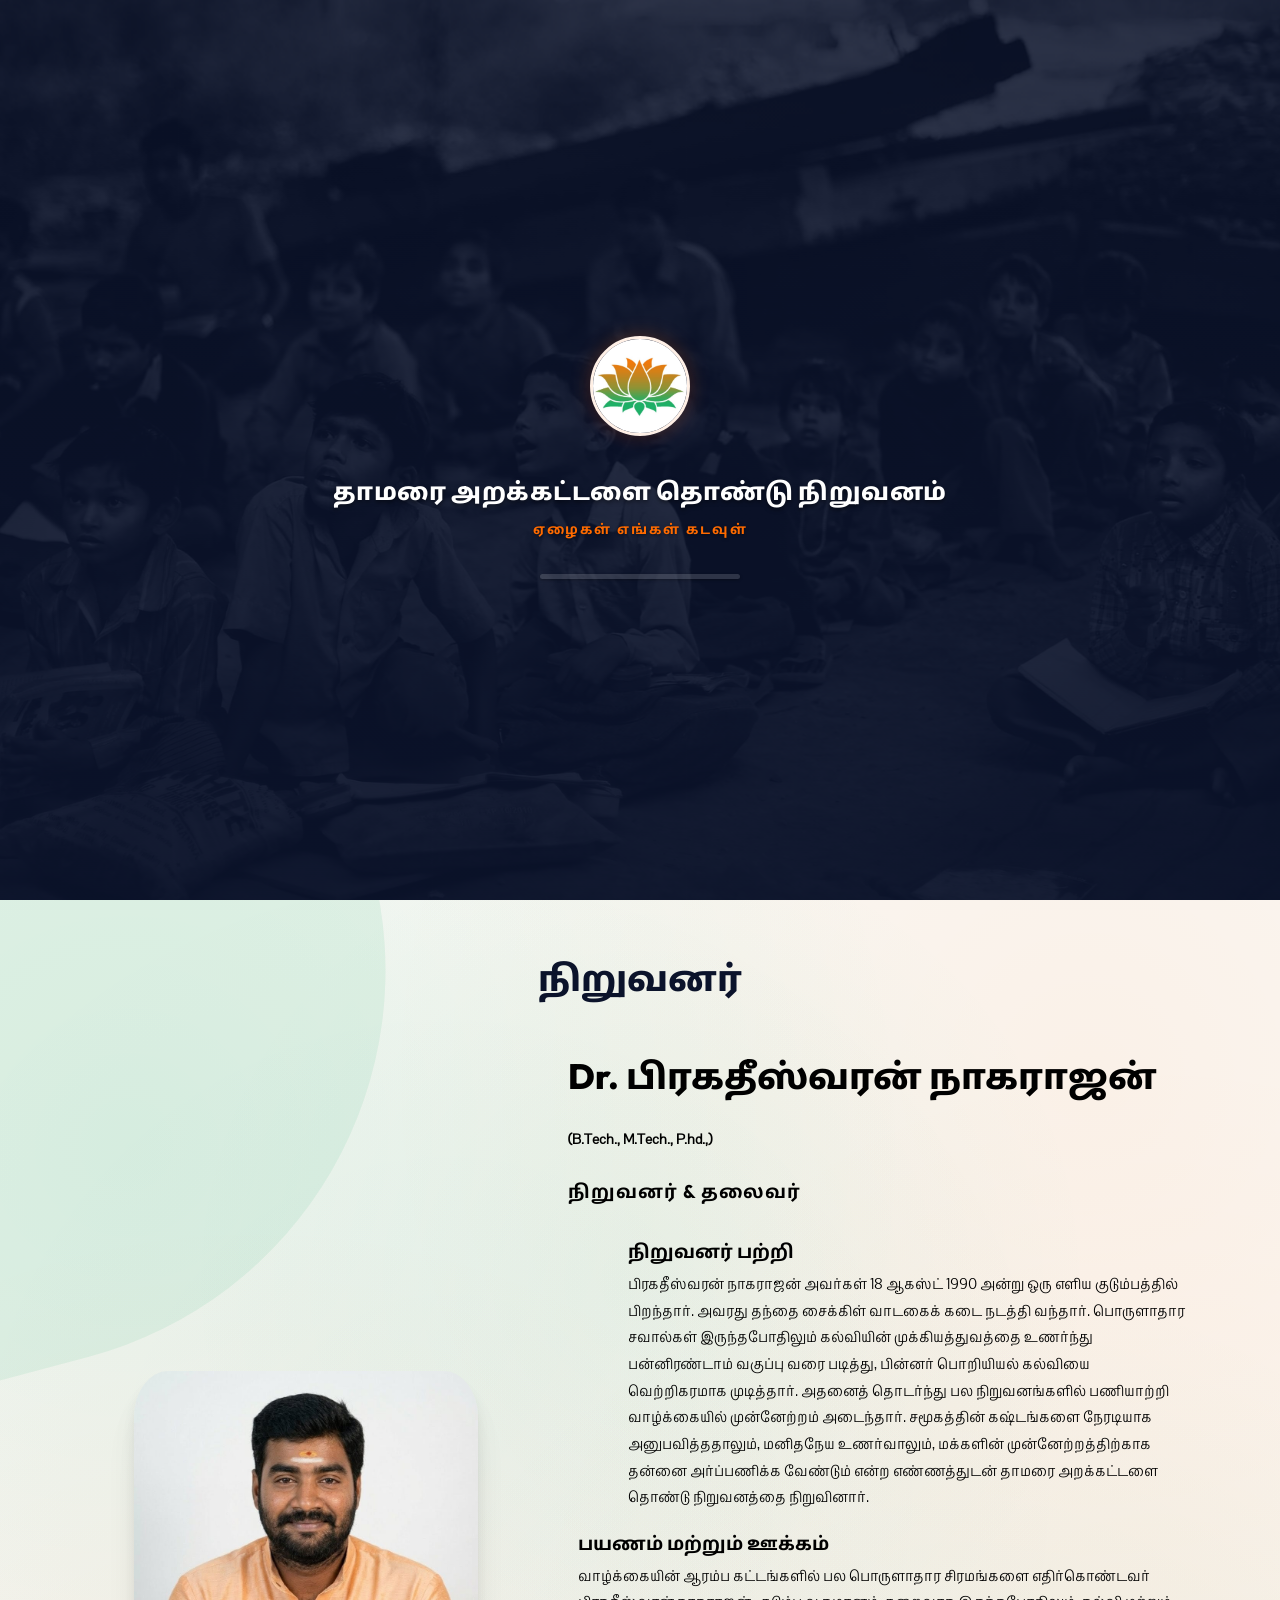
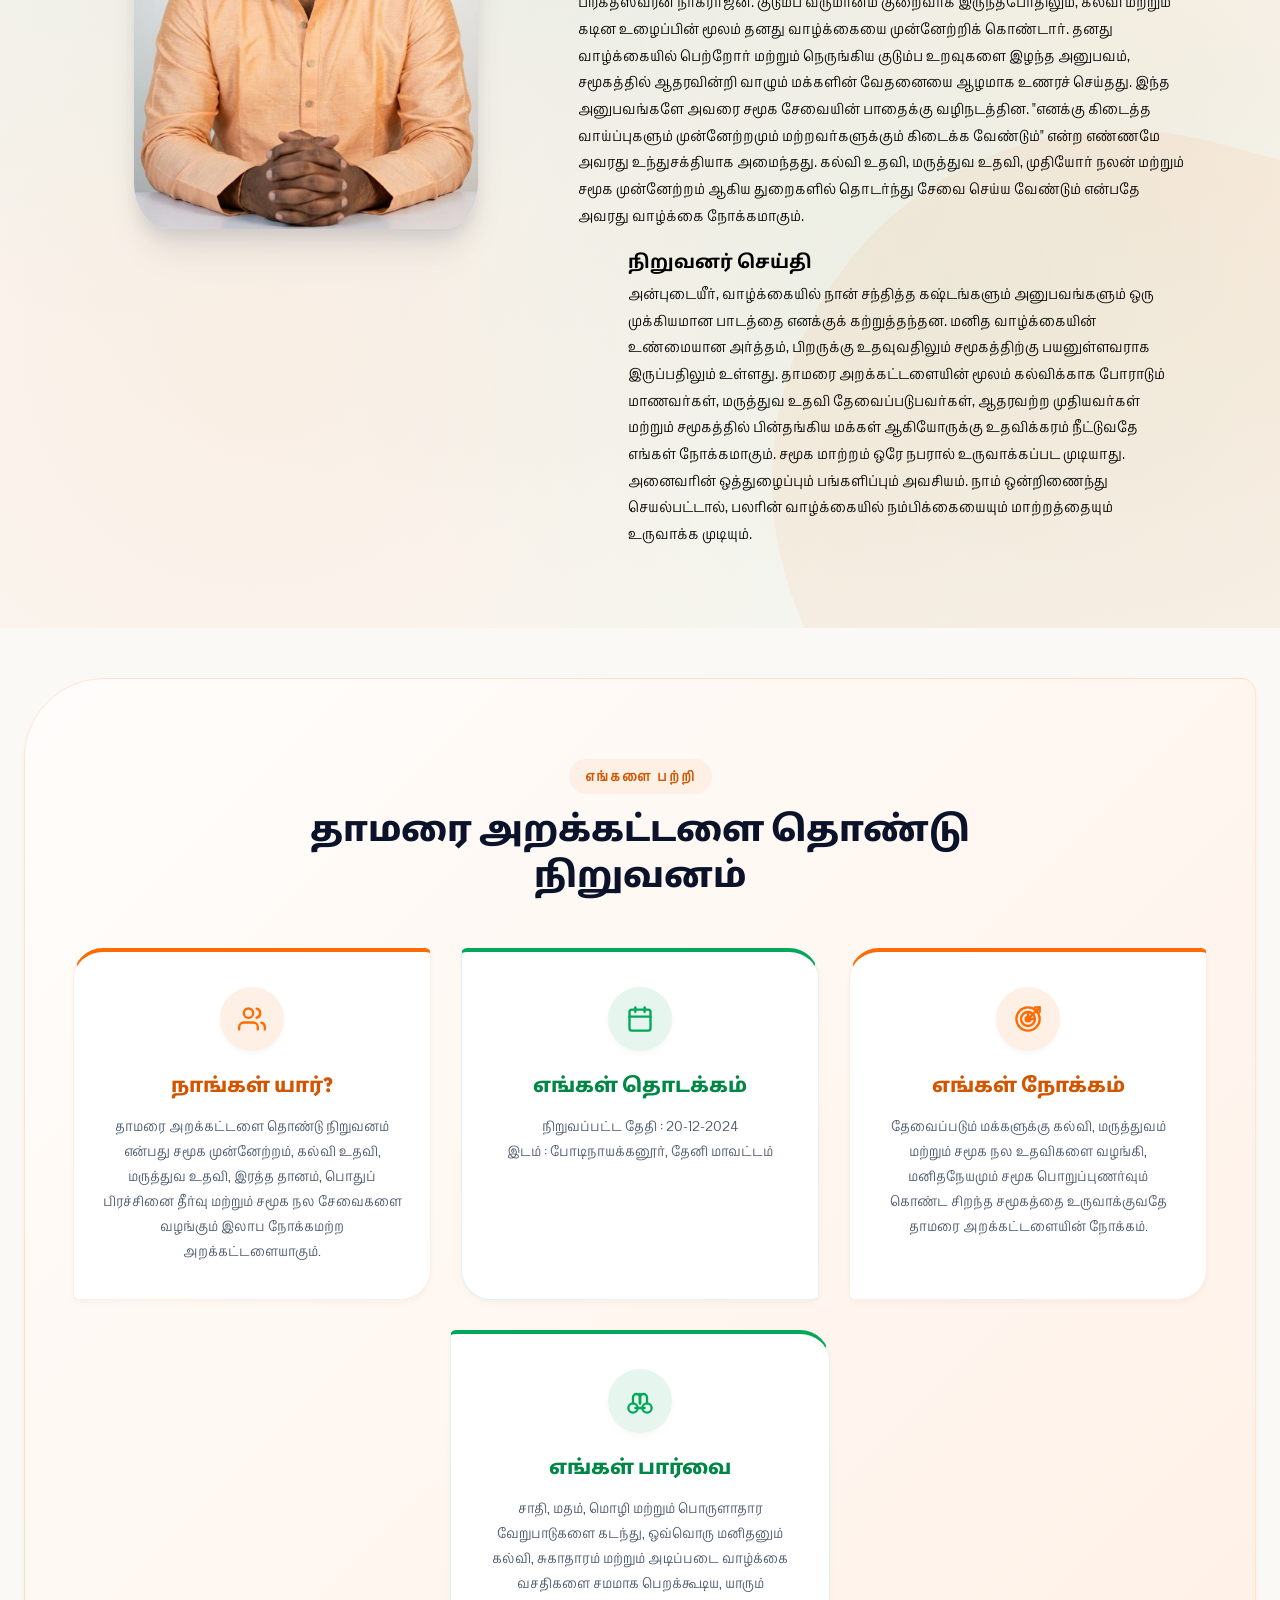
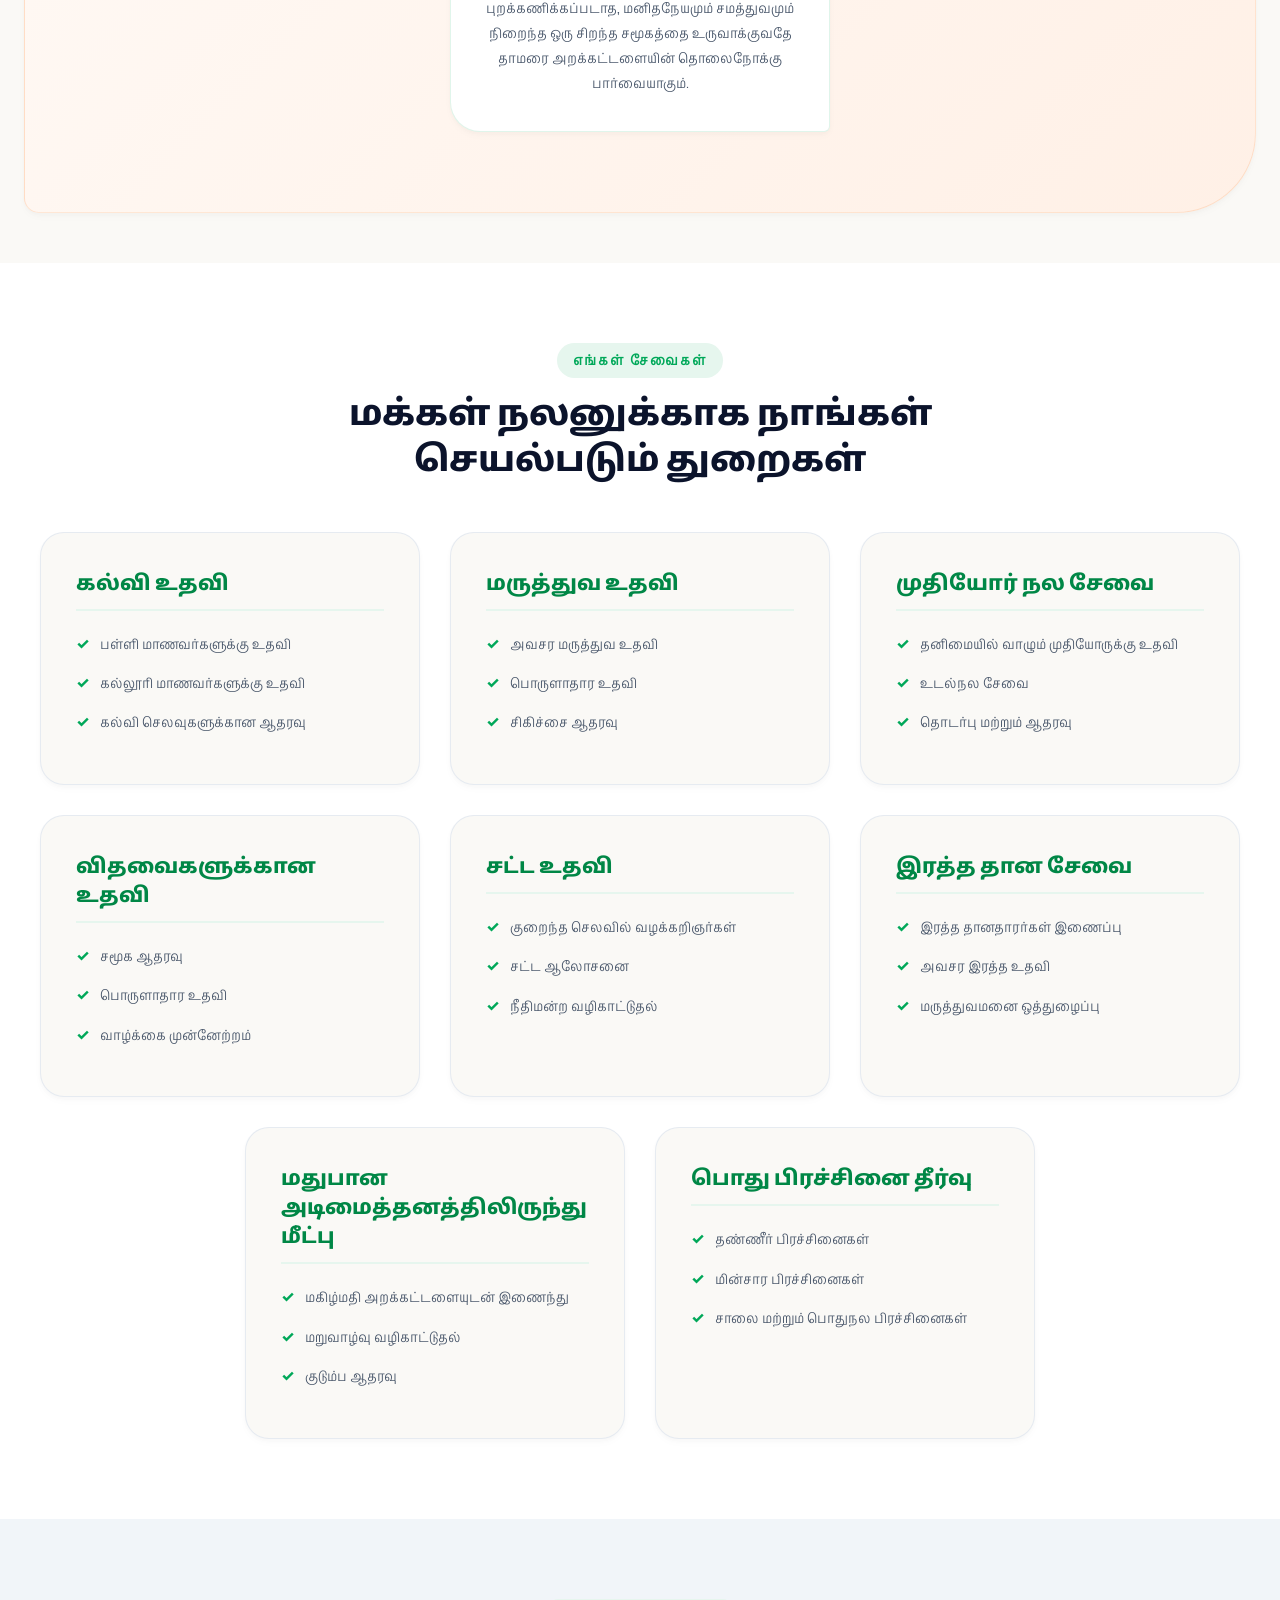
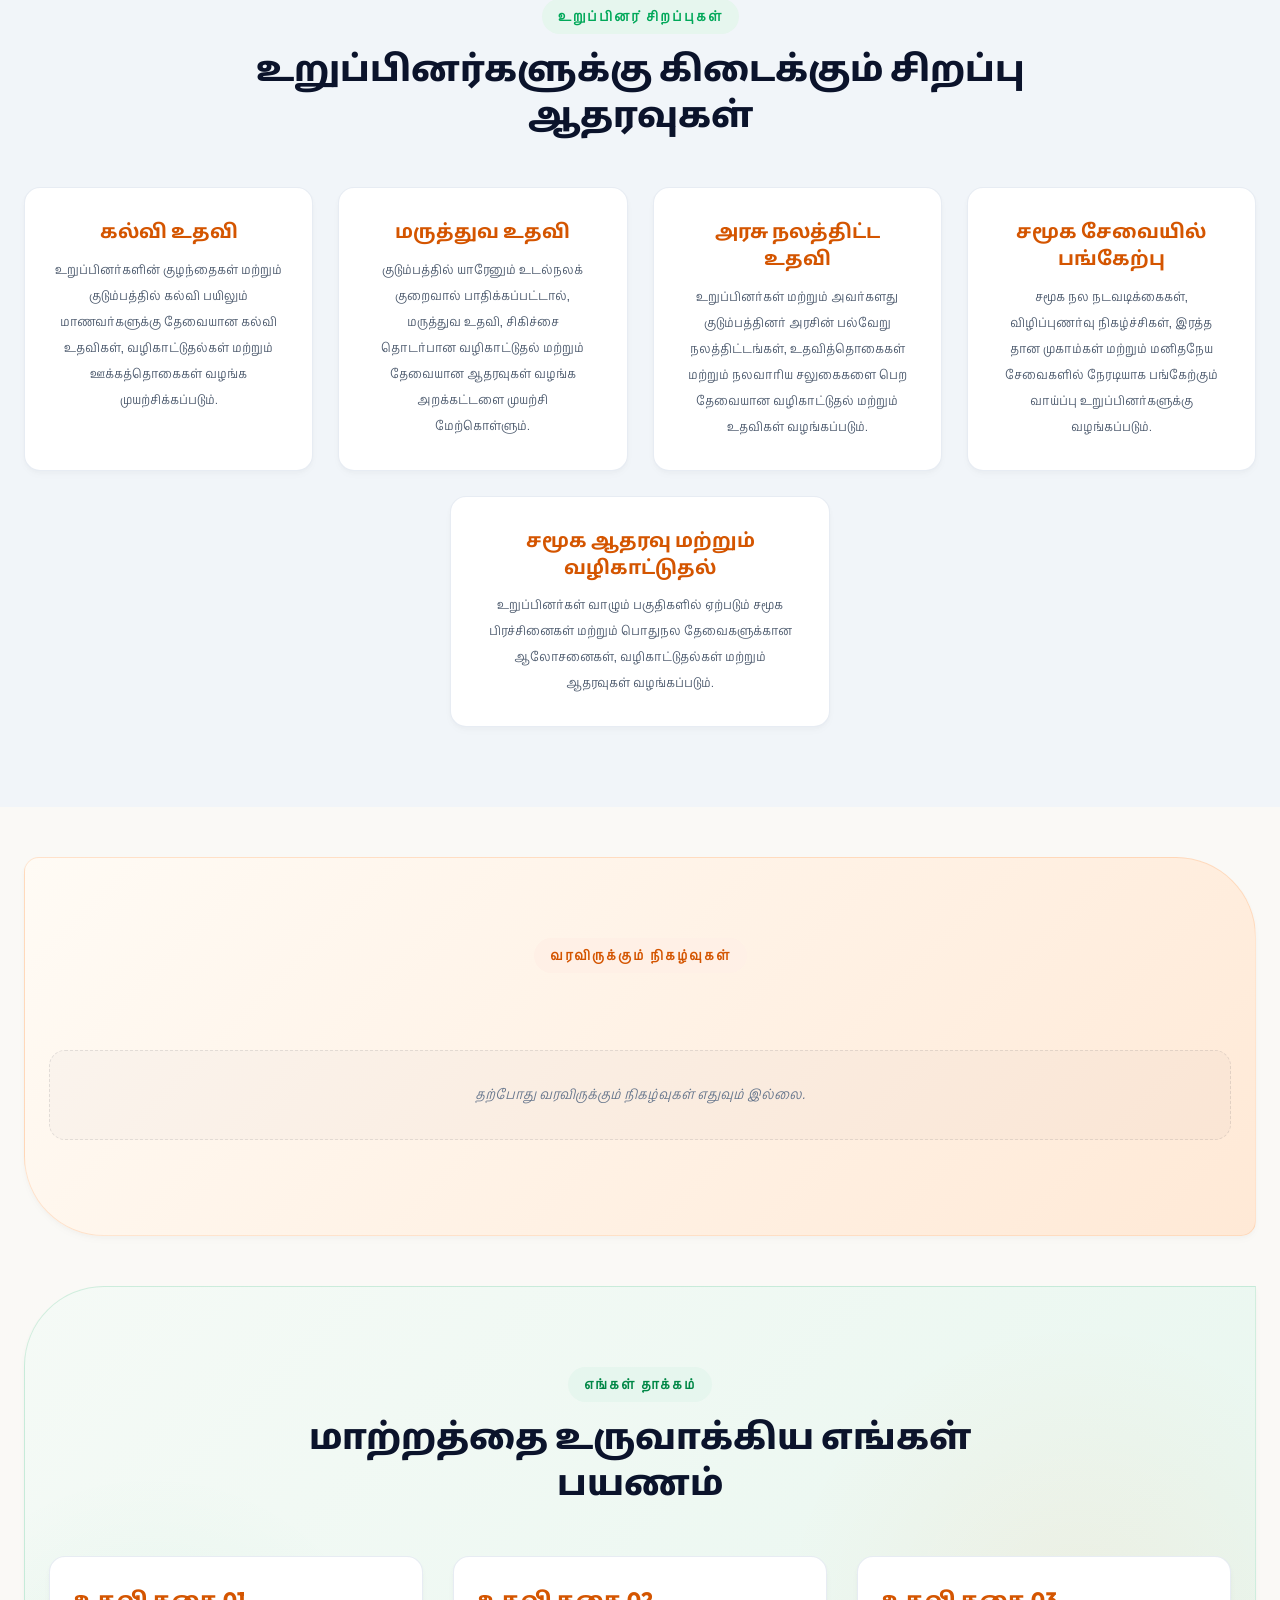
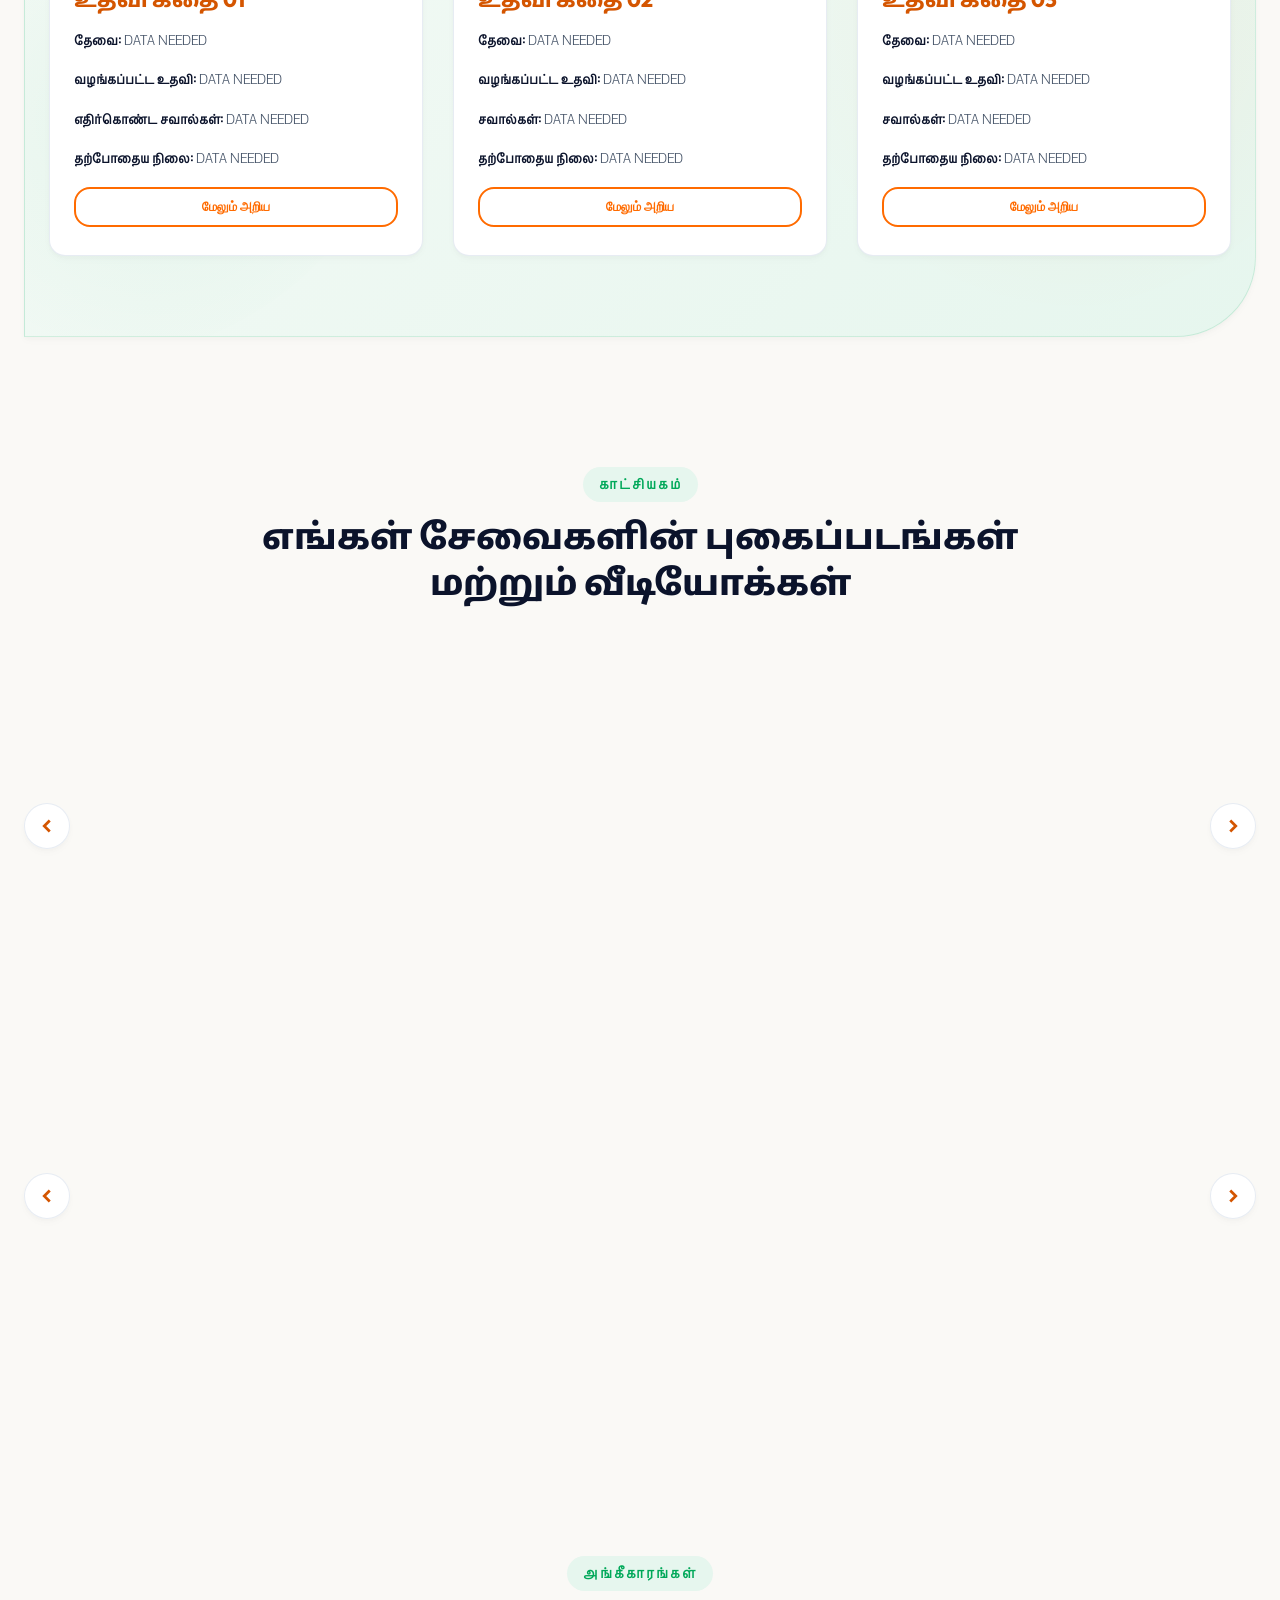
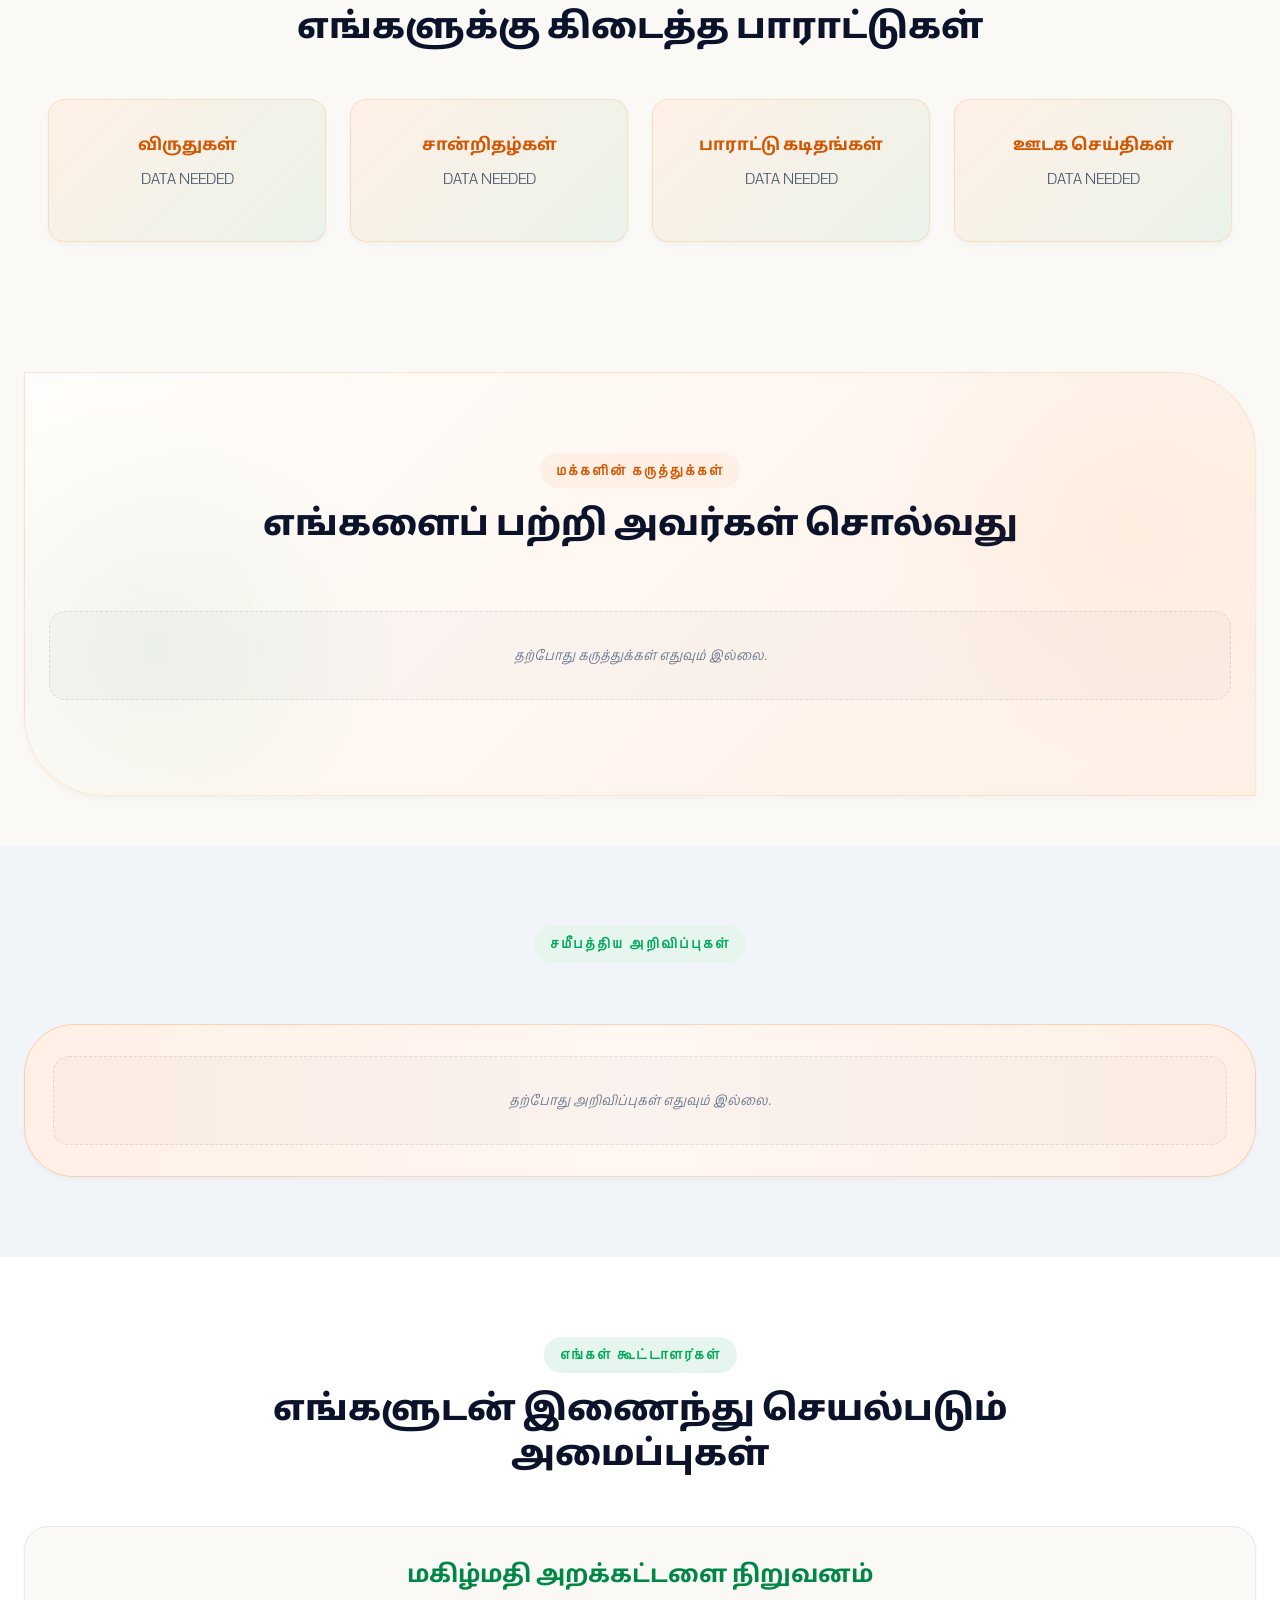
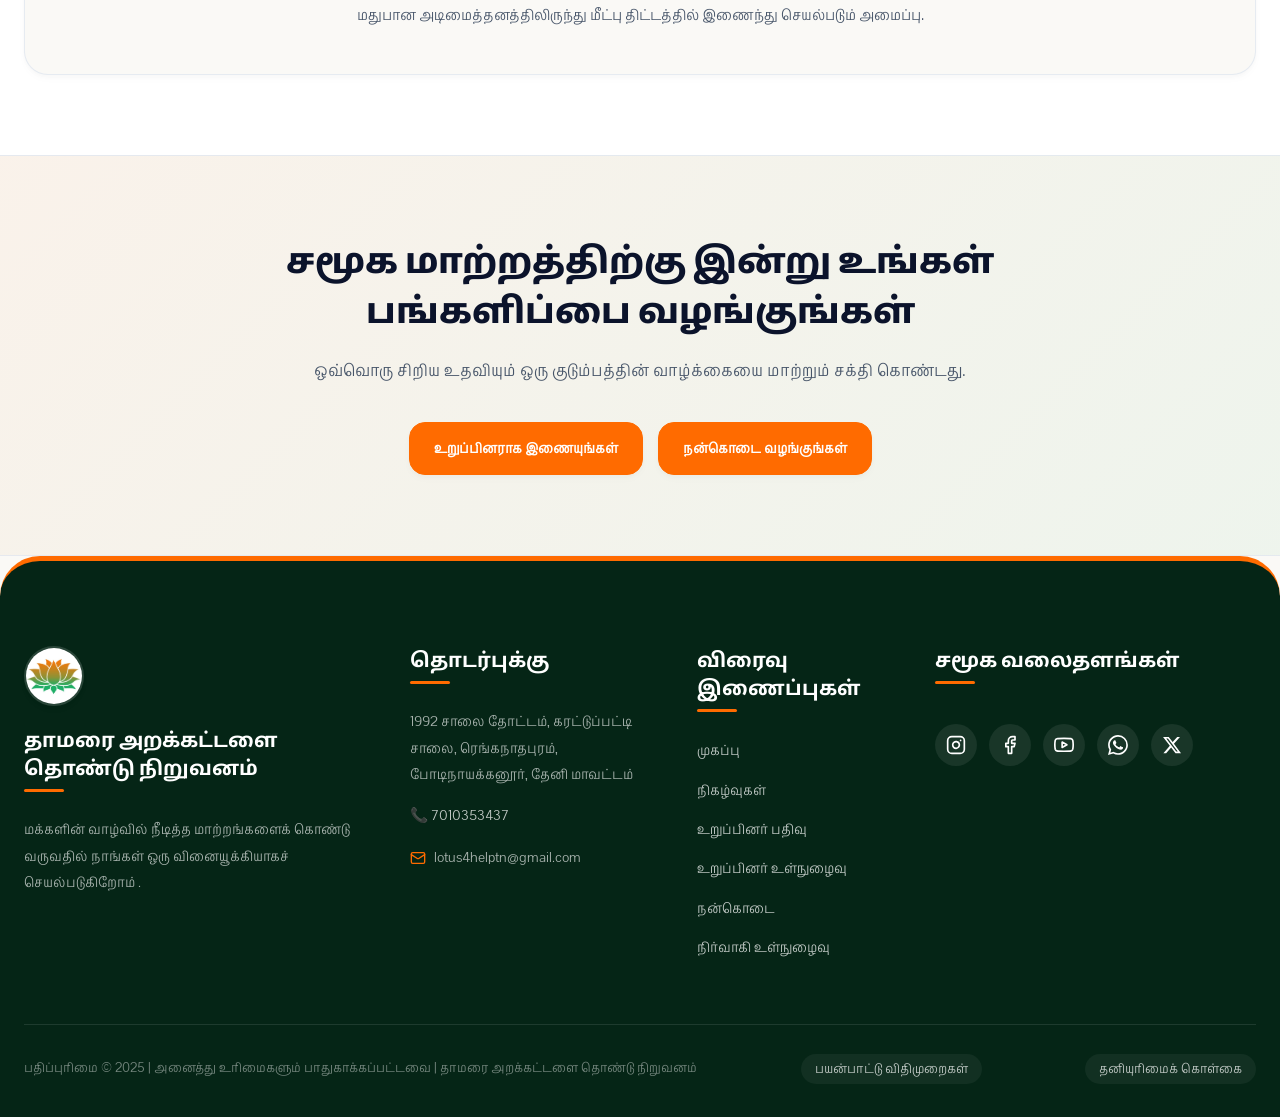
==== index.html @ f758d3fd "Initial Commit" ====
<!doctype html>

<html lang="ta">
  <head>
    <meta charset="UTF-8" />
    <meta name="viewport" content="width=device-width, initial-scale=1.0" />

    <title>
      தாமரை அறக்கட்டளை தொண்டு நிறுவனம் | Thamarai Charitable Trust Foundation
    </title>

    <meta
      name="description"
      content="தாமரை அறக்கட்டளை தொண்டு நிறுவனம் - கல்வி உதவி, மருத்துவ உதவி, இரத்த தானம், சமூக நல சேவைகள் மற்றும் பொதுப் பிரச்சினை தீர்வு"
    />

    <meta
      name="keywords"
      content="தாமரை அறக்கட்டளை தொண்டு நிறுவனம், NGO, Trust, Blood Donation, Education Support, Community Welfare"
    />

    <meta property="og:title" content="தாமரை அறக்கட்டளை தொண்டு நிறுவனம்" />

    <meta
      property="og:description"
      content="கல்வி உதவி, மருத்துவ உதவி, இரத்த தானம் மற்றும் சமூக நல சேவைகள்"
    />

    <meta property="og:image" content="images/logo.jpg" />

    <meta property="og:type" content="website" />

    <link rel="preconnect" href="https://fonts.googleapis.com" />
    <link rel="preconnect" href="https://fonts.gstatic.com" crossorigin />

    <link
      href="https://fonts.googleapis.com/css2?family=Noto+Sans+Tamil:wght@300;400;500;600;700;800&display=swap"
      rel="stylesheet"
    />

    <link rel="icon" type="image/jpg" href="images/logo.jpg" />

    <link rel="canonical" href="https://thamaraitrust.org/" />

    <link rel="stylesheet" href="css/style.css?v=1.1" />
    <link rel="stylesheet" href="css/responsive.css" />
  </head>

  <body>
    <!-- ======================================== -->
    <!-- SITE PRELOADER -->
    <!-- ======================================== -->
    <div id="preloader">
      <div class="preloader-content">
        <div class="preloader-logo-wrapper">
          <!-- Your official trust logo -->
          <img
            src="images/logo.jpg"
            alt="Thamarai Trust Logo"
            class="preloader-logo"
          />
        </div>

        <div class="preloader-text">
          <!-- Your full foundation name -->
          <h2>தாமரை அறக்கட்டளை தொண்டு நிறுவனம்</h2>
          <p>ஏழைகள் எங்கள் கடவுள்</p>
        </div>

        <!-- Loading Bar -->
        <div class="preloader-progress-bar">
          <div class="preloader-progress-line"></div>
        </div>
      </div>
    </div>

    <!-- ======================================== -->

    <!-- EVENT POPUP -->

    <!-- ======================================== -->

    <div id="eventPopup" class="event-popup">
      <div class="popup-content">
        <button id="popupCloseBtn" class="close-popup">&times;</button>

        <img
          id="popupEventBanner"
          src="images/event-banner.jpg"
          alt="நிகழ்வு"
          loading="lazy"
        />

        <h3 id="popupEventTitle"></h3>

        <div
          class="popup-event-meta"
          style="
            margin-bottom: 15px;
            font-size: 0.95rem;
            color: var(--text-muted);
            display: flex;
            justify-content: center;
            gap: 20px;
            flex-wrap: wrap;
          "
        >
          <span id="popupEventDate"></span>
          <span id="popupEventLocation"></span>
        </div>

        <p id="popupEventDescription"></p>

        <a href="#events" id="popupViewBtn" class="popup-btn">
          நிகழ்வைப் பார்க்க
        </a>
      </div>
    </div>

    <!-- ======================================== -->

    <!-- HEADER -->

    <!-- ======================================== -->

    <header class="main-header">
      <div class="logo-area">
        <div class="logo-branding">
          <img src="images/logo.jpg" alt="Trust Logo" loading="eager" />
          <div>
            <h2>தாமரை அறக்கட்டளை தொண்டு நிறுவனம்</h2>
            <span> Thamarai Charitable Trust Foundation </span>
          </div>
        </div>

        <div class="header-actions">
          <button class="menu-toggle-btn" aria-label="Toggle Menu">
            <span class="bar"></span>
            <span class="bar"></span>
            <span class="bar"></span>
          </button>
        </div>
      </div>

      <nav class="main-nav">
        <ul>
          <li class="has-dropdown">
            <div class="nav-item-wrapper">
              <a href="index.html">முகப்பு</a>
              <button class="dropdown-toggle" aria-label="Toggle Dropdown">
                <svg
                  xmlns="http://www.w3.org/2000/svg"
                  width="12"
                  height="12"
                  viewBox="0 0 24 24"
                  fill="none"
                  stroke="currentColor"
                  stroke-width="3"
                  stroke-linecap="round"
                  stroke-linejoin="round"
                  class="arrow-icon"
                >
                  <polyline points="6 9 12 15 18 9"></polyline>
                </svg>
              </button>
            </div>
            <ul class="dropdown-menu">
              <li><a href="index.html#founder">நிறுவனர்</a></li>
              <li><a href="index.html#about">எங்களை பற்றி</a></li>
              <li><a href="index.html#services">எங்கள் சேவைகள்</a></li>
              <li><a href="index.html#events">வரவிருக்கும் நிகழ்வுகள்</a></li>
              <li><a href="index.html#impact">எங்கள் தாக்கம்</a></li>
              <li><a href="index.html#gallery">காட்சியகம்</a></li>
              <li><a href="index.html#recognition">அங்கீகாரங்கள்</a></li>
            </ul>
          </li>

          <li class="has-dropdown">
            <div class="nav-item-wrapper">
              <a href="blood-donation.html">இரத்த தானம்</a>
              <button class="dropdown-toggle" aria-label="Toggle Dropdown">
                <svg
                  xmlns="http://www.w3.org/2000/svg"
                  width="12"
                  height="12"
                  viewBox="0 0 24 24"
                  fill="none"
                  stroke="currentColor"
                  stroke-width="3"
                  stroke-linecap="round"
                  stroke-linejoin="round"
                  class="arrow-icon"
                >
                  <polyline points="6 9 12 15 18 9"></polyline>
                </svg>
              </button>
            </div>
            <ul class="dropdown-menu">
              <li>
                <a href="blood-donation.html#importance"
                  >இரத்த தானத்தின் முக்கியத்துவம்</a
                >
              </li>
              <li>
                <a href="blood-donation.html#donor-form">கொடையாளர் படிவம்</a>
              </li>
              <li>
                <a href="blood-donation.html#faq"
                  >அடிக்கடி கேட்கப்படும் கேள்விகள்</a
                >
              </li>
              <li>
                <a href="blood-donation.html#emergency-contact">அவசர தொடர்பு</a>
              </li>
            </ul>
          </li>

          <li class="has-dropdown">
            <div class="nav-item-wrapper">
              <a href="blood-request.html">இரத்தம் தேவை</a>
              <button class="dropdown-toggle" aria-label="Toggle Dropdown">
                <svg
                  xmlns="http://www.w3.org/2000/svg"
                  width="12"
                  height="12"
                  viewBox="0 0 24 24"
                  fill="none"
                  stroke="currentColor"
                  stroke-width="3"
                  stroke-linecap="round"
                  stroke-linejoin="round"
                  class="arrow-icon"
                >
                  <polyline points="6 9 12 15 18 9"></polyline>
                </svg>
              </button>
            </div>
            <ul class="dropdown-menu">
              <li><a href="blood-request.html#emergency">அவசர தேவை</a></li>
              <li>
                <a href="blood-request.html#request-form"
                  >இரத்தம் தேவை படிவம்</a
                >
              </li>
              <li>
                <a href="blood-request.html#faq"
                  >அடிக்கடி கேட்கப்படும் கேள்விகள்</a
                >
              </li>
            </ul>
          </li>

          <li class="has-dropdown">
            <div class="nav-item-wrapper">
              <a href="donate.html">நன்கொடை</a>
              <button class="dropdown-toggle" aria-label="Toggle Dropdown">
                <svg
                  xmlns="http://www.w3.org/2000/svg"
                  width="12"
                  height="12"
                  viewBox="0 0 24 24"
                  fill="none"
                  stroke="currentColor"
                  stroke-width="3"
                  stroke-linecap="round"
                  stroke-linejoin="round"
                  class="arrow-icon"
                >
                  <polyline points="6 9 12 15 18 9"></polyline>
                </svg>
              </button>
            </div>
            <ul class="dropdown-menu">
              <li>
                <a href="donate.html#donation-purpose">நன்கொடையின் நோக்கம்</a>
              </li>
              <li><a href="donate.html#qr-section">கியூஆர் குறியீடு</a></li>
              <li>
                <a href="donate.html#faq">அடிக்கடி கேட்கப்படும் கேள்விகள்</a>
              </li>
            </ul>
          </li>

          <li class="has-dropdown">
            <div class="nav-item-wrapper">
              <a href="events.html">நிகழ்வுகள்</a>
              <button class="dropdown-toggle" aria-label="Toggle Dropdown">
                <svg
                  xmlns="http://www.w3.org/2000/svg"
                  width="12"
                  height="12"
                  viewBox="0 0 24 24"
                  fill="none"
                  stroke="currentColor"
                  stroke-width="3"
                  stroke-linecap="round"
                  stroke-linejoin="round"
                  class="arrow-icon"
                >
                  <polyline points="6 9 12 15 18 9"></polyline>
                </svg>
              </button>
            </div>
            <ul class="dropdown-menu">
              <li>
                <a href="events.html#upcoming-events"
                  >வரவிருக்கும் நிகழ்வுகள்</a
                >
              </li>
              <li>
                <a href="events.html#event-registration">நிகழ்வு பதிவு</a>
              </li>
              <li>
                <a href="events.html#event-faq"
                  >அடிக்கடி கேட்கப்படும் கேள்விகள்</a
                >
              </li>
            </ul>
          </li>

          <li class="has-dropdown">
            <div class="nav-item-wrapper">
              <a href="join-contact.html">தொடர்பு & பதிவு</a>
              <button class="dropdown-toggle" aria-label="Toggle Dropdown">
                <svg
                  xmlns="http://www.w3.org/2000/svg"
                  width="12"
                  height="12"
                  viewBox="0 0 24 24"
                  fill="none"
                  stroke="currentColor"
                  stroke-width="3"
                  stroke-linecap="round"
                  stroke-linejoin="round"
                  class="arrow-icon"
                >
                  <polyline points="6 9 12 15 18 9"></polyline>
                </svg>
              </button>
            </div>
            <ul class="dropdown-menu">
              <li>
                <a href="join-contact.html#membership">உறுப்பினர் பதிவு</a>
              </li>
              <li>
                <a href="join-contact.html#problem-report"
                  >பொதுப் பிரச்சினை தீர்வு</a
                >
              </li>
              <li>
                <a href="join-contact.html#feedback">கருத்து / தொடர்பு</a>
              </li>
            </ul>
          </li>

          <li>
            <div class="nav-item-wrapper">
              <a href="member-login.html">உறுப்பினர் உள்நுழைவு</a>
            </div>
          </li>

          <li>
            <div class="nav-item-wrapper">
              <a href="admin-login.html">நிர்வாகி உள்நுழைவு</a>
            </div>
          </li>
        </ul>
      </nav>
    </header>

    <!-- ======================================== -->

    <!-- HERO SECTION -->

    <!-- ======================================== -->

    <section class="hero">
      <div class="hero-content">
        <h1>தாமரை அறக்கட்டளை தொண்டு நிறுவனம்</h1>

        <span class="hero-tag"> ஏழைகள் எங்கள் கடவுள் </span>
      </div>

      <div class="hero-image">
        <img src="images/logo.jpg" alt="Logo" loading="lazy" />
      </div>
    </section>

    <!-- ======================================== -->

    <!-- IMPACT COUNTERS -->

    <!-- ======================================== -->

    <section class="impact-counter">
      <div class="counter-card">
        <h3 id="familiesHelpedCount">0</h3>

        <p>உதவிய குடும்பங்கள்</p>
      </div>

      <div class="counter-card">
        <h3 id="studentsSupportedCount">0</h3>

        <p>தற்போது உதவி பெறும் மாணவர்கள்</p>
      </div>

      <div class="counter-card">
        <h3 id="issuesSolvedCounter">0</h3>

        <p>தீர்க்கப்பட்ட பொது பிரச்சினைகள்</p>
      </div>

      <div class="counter-card">
        <h3 id="eventsConductedCount">0</h3>

        <p>நடத்தப்பட்ட நிகழ்வுகள்</p>
      </div>
    </section>

    <!-- ======================================== -->

    <!-- FOUNDER SECTION -->

    <!-- ======================================== -->

    <section id="founder" class="founder-section">
      <div class="section-title">
        <h2>நிறுவனர்</h2>
      </div>

      <div class="founder container">
        <div class="founder-image">
          <img src="images/founder.jpg" alt="Founder" loading="lazy" />
        </div>

        <div class="founder-details">
          <h3>Dr. பிரகதீஸ்வரன் நாகராஜன்</h3>
          <span>(B.Tech., M.Tech., P.hd.,)</span>

          <h4>நிறுவனர் & தலைவர்</h4>

          <div class="founder-vision">
            <h5>நிறுவனர் பற்றி</h5>

            <p>
              பிரகதீஸ்வரன் நாகராஜன் அவர்கள் 18 ஆகஸ்ட் 1990 அன்று ஒரு எளிய
              குடும்பத்தில் பிறந்தார். அவரது தந்தை சைக்கிள் வாடகைக் கடை நடத்தி
              வந்தார். பொருளாதார சவால்கள் இருந்தபோதிலும் கல்வியின்
              முக்கியத்துவத்தை உணர்ந்து பன்னிரண்டாம் வகுப்பு வரை படித்து,
              பின்னர் பொறியியல் கல்வியை வெற்றிகரமாக முடித்தார். அதனைத் தொடர்ந்து
              பல நிறுவனங்களில் பணியாற்றி வாழ்க்கையில் முன்னேற்றம் அடைந்தார்.
              சமூகத்தின் கஷ்டங்களை நேரடியாக அனுபவித்ததாலும், மனிதநேய உணர்வாலும்,
              மக்களின் முன்னேற்றத்திற்காக தன்னை அர்ப்பணிக்க வேண்டும் என்ற
              எண்ணத்துடன் தாமரை அறக்கட்டளை தொண்டு நிறுவனத்தை நிறுவினார்.
            </p>
          </div>

          <div class="founder-journey">
            <h5>பயணம் மற்றும் ஊக்கம்</h5>

            <p>
              வாழ்க்கையின் ஆரம்ப கட்டங்களில் பல பொருளாதார சிரமங்களை
              எதிர்கொண்டவர் பிரகதீஸ்வரன் நாகராஜன். குடும்ப வருமானம் குறைவாக
              இருந்தபோதிலும், கல்வி மற்றும் கடின உழைப்பின் மூலம் தனது வாழ்க்கையை
              முன்னேற்றிக் கொண்டார். தனது வாழ்க்கையில் பெற்றோர் மற்றும்
              நெருங்கிய குடும்ப உறவுகளை இழந்த அனுபவம், சமூகத்தில் ஆதரவின்றி
              வாழும் மக்களின் வேதனையை ஆழமாக உணரச் செய்தது. இந்த அனுபவங்களே அவரை
              சமூக சேவையின் பாதைக்கு வழிநடத்தின. "எனக்கு கிடைத்த வாய்ப்புகளும்
              முன்னேற்றமும் மற்றவர்களுக்கும் கிடைக்க வேண்டும்" என்ற எண்ணமே அவரது
              உந்துசக்தியாக அமைந்தது. கல்வி உதவி, மருத்துவ உதவி, முதியோர் நலன்
              மற்றும் சமூக முன்னேற்றம் ஆகிய துறைகளில் தொடர்ந்து சேவை செய்ய
              வேண்டும் என்பதே அவரது வாழ்க்கை நோக்கமாகும்.
            </p>
          </div>

          <div class="founder-message">
            <h5>நிறுவனர் செய்தி</h5>

            <p>
              அன்புடையீர், வாழ்க்கையில் நான் சந்தித்த கஷ்டங்களும் அனுபவங்களும்
              ஒரு முக்கியமான பாடத்தை எனக்குக் கற்றுத்தந்தன. மனித வாழ்க்கையின்
              உண்மையான அர்த்தம், பிறருக்கு உதவுவதிலும் சமூகத்திற்கு பயனுள்ளவராக
              இருப்பதிலும் உள்ளது. தாமரை அறக்கட்டளையின் மூலம் கல்விக்காக
              போராடும் மாணவர்கள், மருத்துவ உதவி தேவைப்படுபவர்கள், ஆதரவற்ற
              முதியவர்கள் மற்றும் சமூகத்தில் பின்தங்கிய மக்கள் ஆகியோருக்கு
              உதவிக்கரம் நீட்டுவதே எங்கள் நோக்கமாகும். சமூக மாற்றம் ஒரே நபரால்
              உருவாக்கப்பட முடியாது. அனைவரின் ஒத்துழைப்பும் பங்களிப்பும்
              அவசியம். நாம் ஒன்றிணைந்து செயல்பட்டால், பலரின் வாழ்க்கையில்
              நம்பிக்கையையும் மாற்றத்தையும் உருவாக்க முடியும்.
            </p>
          </div>
        </div>
      </div>
    </section>

    <!-- ======================================== -->

    <!-- ABOUT TRUST -->

    <!-- ======================================== -->

    <section id="about" class="about-section">
      <div class="section-title">
        <span>எங்களை பற்றி</span>

        <h2>தாமரை அறக்கட்டளை தொண்டு நிறுவனம்</h2>
      </div>

      <div class="about-grid">
        <div class="about-card">
          <div class="about-icon">
            <svg
              xmlns="http://www.w3.org/2000/svg"
              width="28"
              height="28"
              viewBox="0 0 24 24"
              fill="none"
              stroke="currentColor"
              stroke-width="2"
              stroke-linecap="round"
              stroke-linejoin="round"
            >
              <path d="M17 21v-2a4 4 0 0 0-4-4H5a4 4 0 0 0-4 4v2"></path>
              <circle cx="9" cy="7" r="4"></circle>
              <path d="M23 21v-2a4 4 0 0 0-3-3.87"></path>
              <path d="M16 3.13a4 4 0 0 1 0 7.75"></path>
            </svg>
          </div>
          <h3>நாங்கள் யார்?</h3>
          <p>
            தாமரை அறக்கட்டளை தொண்டு நிறுவனம் என்பது சமூக முன்னேற்றம், கல்வி
            உதவி, மருத்துவ உதவி, இரத்த தானம், பொதுப் பிரச்சினை தீர்வு மற்றும்
            சமூக நல சேவைகளை வழங்கும் இலாப நோக்கமற்ற அறக்கட்டளையாகும்.
          </p>
        </div>

        <div class="about-card">
          <div class="about-icon">
            <svg
              xmlns="http://www.w3.org/2000/svg"
              width="28"
              height="28"
              viewBox="0 0 24 24"
              fill="none"
              stroke="currentColor"
              stroke-width="2"
              stroke-linecap="round"
              stroke-linejoin="round"
            >
              <rect x="3" y="4" width="18" height="18" rx="2" ry="2"></rect>
              <line x1="16" y1="2" x2="16" y2="6"></line>
              <line x1="8" y1="2" x2="8" y2="6"></line>
              <line x1="3" y1="10" x2="21" y2="10"></line>
            </svg>
          </div>
          <h3>எங்கள் தொடக்கம்</h3>
          <p>நிறுவப்பட்ட தேதி : 20-12-2024</p>
          <p>இடம் : போடிநாயக்கனூர், தேனி மாவட்டம்</p>
        </div>

        <div class="about-card">
          <div class="about-icon">
            <svg
              xmlns="http://www.w3.org/2000/svg"
              width="28"
              height="28"
              viewBox="0 0 24 24"
              fill="none"
              stroke="currentColor"
              stroke-width="2"
              stroke-linecap="round"
              stroke-linejoin="round"
            >
              <circle cx="12" cy="12" r="10"></circle>
              <circle cx="12" cy="12" r="6"></circle>
              <circle cx="12" cy="12" r="2"></circle>
              <!-- Arrow pricked in the target center -->
              <path d="M22 2L12 12"></path>
              <path d="M12 7V12H17"></path>
              <path d="M22 6V2H18"></path>
            </svg>
          </div>
          <h3>எங்கள் நோக்கம்</h3>
          <p>
            தேவைப்படும் மக்களுக்கு கல்வி, மருத்துவம் மற்றும் சமூக நல உதவிகளை
            வழங்கி, மனிதநேயமும் சமூக பொறுப்புணர்வும் கொண்ட சிறந்த சமூகத்தை
            உருவாக்குவதே தாமரை அறக்கட்டளையின் நோக்கம்.
          </p>
        </div>

        <div class="about-card">
          <div class="about-icon">
            <svg
              xmlns="http://www.w3.org/2000/svg"
              width="28"
              height="28"
              viewBox="0 0 24 24"
              fill="none"
              stroke="currentColor"
              stroke-width="2"
              stroke-linecap="round"
              stroke-linejoin="round"
            >
              <circle cx="6" cy="18" r="4"></circle>
              <circle cx="18" cy="18" r="4"></circle>
              <path d="M6 14V9a3 3 0 0 1 6 0v5"></path>
              <path d="M18 14V9a3 3 0 0 0-6 0v5"></path>
              <line x1="8" y1="18" x2="16" y2="18"></line>
              <line x1="12" y1="6" x2="12" y2="14"></line>
            </svg>
          </div>
          <h3>எங்கள் பார்வை</h3>
          <p>
            சாதி, மதம், மொழி மற்றும் பொருளாதார வேறுபாடுகளை கடந்து, ஒவ்வொரு
            மனிதனும் கல்வி, சுகாதாரம் மற்றும் அடிப்படை வாழ்க்கை வசதிகளை சமமாக
            பெறக்கூடிய, யாரும் புறக்கணிக்கப்படாத, மனிதநேயமும் சமத்துவமும்
            நிறைந்த ஒரு சிறந்த சமூகத்தை உருவாக்குவதே தாமரை அறக்கட்டளையின்
            தொலைநோக்கு பார்வையாகும்.
          </p>
        </div>
      </div>
    </section>

    <!-- ======================================== -->

    <!-- FOCUS AREAS -->

    <!-- ======================================== -->

    <section id="services" class="services-section">
      <div class="section-title">
        <span>எங்கள் சேவைகள்</span>

        <h2>மக்கள் நலனுக்காக நாங்கள் செயல்படும் துறைகள்</h2>
      </div>

      <div class="services-grid">
        <div class="service-card">
          <h3>கல்வி உதவி</h3>

          <ul>
            <li>பள்ளி மாணவர்களுக்கு உதவி</li>

            <li>கல்லூரி மாணவர்களுக்கு உதவி</li>

            <li>கல்வி செலவுகளுக்கான ஆதரவு</li>
          </ul>
        </div>

        <div class="service-card">
          <h3>மருத்துவ உதவி</h3>

          <ul>
            <li>அவசர மருத்துவ உதவி</li>

            <li>பொருளாதார உதவி</li>

            <li>சிகிச்சை ஆதரவு</li>
          </ul>
        </div>

        <div class="service-card">
          <h3>முதியோர் நல சேவை</h3>

          <ul>
            <li>தனிமையில் வாழும் முதியோருக்கு உதவி</li>

            <li>உடல்நல சேவை</li>

            <li>தொடர்பு மற்றும் ஆதரவு</li>
          </ul>
        </div>

        <div class="service-card">
          <h3>விதவைகளுக்கான உதவி</h3>

          <ul>
            <li>சமூக ஆதரவு</li>

            <li>பொருளாதார உதவி</li>

            <li>வாழ்க்கை முன்னேற்றம்</li>
          </ul>
        </div>

        <div class="service-card">
          <h3>சட்ட உதவி</h3>

          <ul>
            <li>குறைந்த செலவில் வழக்கறிஞர்கள்</li>

            <li>சட்ட ஆலோசனை</li>

            <li>நீதிமன்ற வழிகாட்டுதல்</li>
          </ul>
        </div>

        <div class="service-card">
          <h3>இரத்த தான சேவை</h3>

          <ul>
            <li>இரத்த தானதாரர்கள் இணைப்பு</li>

            <li>அவசர இரத்த உதவி</li>

            <li>மருத்துவமனை ஒத்துழைப்பு</li>
          </ul>
        </div>

        <div class="service-card">
          <h3>மதுபான அடிமைத்தனத்திலிருந்து மீட்பு</h3>

          <ul>
            <li>மகிழ்மதி அறக்கட்டளையுடன் இணைந்து</li>

            <li>மறுவாழ்வு வழிகாட்டுதல்</li>

            <li>குடும்ப ஆதரவு</li>
          </ul>
        </div>

        <div class="service-card">
          <h3>பொது பிரச்சினை தீர்வு</h3>

          <ul>
            <li>தண்ணீர் பிரச்சினைகள்</li>

            <li>மின்சார பிரச்சினைகள்</li>

            <li>சாலை மற்றும் பொதுநல பிரச்சினைகள்</li>
          </ul>
        </div>
      </div>
    </section>

    <!-- ======================================== -->

    <!-- MEMBER BENEFITS -->

    <!-- ======================================== -->

    <section class="benefits-section">
      <div class="section-title">
        <span>உறுப்பினர் சிறப்புகள்</span>

        <h2>உறுப்பினர்களுக்கு கிடைக்கும் சிறப்பு ஆதரவுகள்</h2>
      </div>

      <div class="benefits-grid">
        <div class="benefit-card">
          <h3>கல்வி உதவி</h3>

          <p>
            உறுப்பினர்களின் குழந்தைகள் மற்றும் குடும்பத்தில் கல்வி பயிலும்
            மாணவர்களுக்கு தேவையான கல்வி உதவிகள், வழிகாட்டுதல்கள் மற்றும்
            ஊக்கத்தொகைகள் வழங்க முயற்சிக்கப்படும்.
          </p>
        </div>

        <div class="benefit-card">
          <h3>மருத்துவ உதவி</h3>

          <p>
            குடும்பத்தில் யாரேனும் உடல்நலக் குறைவால் பாதிக்கப்பட்டால், மருத்துவ
            உதவி, சிகிச்சை தொடர்பான வழிகாட்டுதல் மற்றும் தேவையான ஆதரவுகள் வழங்க
            அறக்கட்டளை முயற்சி மேற்கொள்ளும்.
          </p>
        </div>

        <div class="benefit-card">
          <h3>அரசு நலத்திட்ட உதவி</h3>

          <p>
            உறுப்பினர்கள் மற்றும் அவர்களது குடும்பத்தினர் அரசின் பல்வேறு
            நலத்திட்டங்கள், உதவித்தொகைகள் மற்றும் நலவாரிய சலுகைகளை பெற தேவையான
            வழிகாட்டுதல் மற்றும் உதவிகள் வழங்கப்படும்.
          </p>
        </div>

        <div class="benefit-card">
          <h3>சமூக சேவையில் பங்கேற்பு</h3>

          <p>
            சமூக நல நடவடிக்கைகள், விழிப்புணர்வு நிகழ்ச்சிகள், இரத்த தான
            முகாம்கள் மற்றும் மனிதநேய சேவைகளில் நேரடியாக பங்கேற்கும் வாய்ப்பு
            உறுப்பினர்களுக்கு வழங்கப்படும்.
          </p>
        </div>

        <div class="benefit-card">
          <h3>சமூக ஆதரவு மற்றும் வழிகாட்டுதல்</h3>

          <p>
            உறுப்பினர்கள் வாழும் பகுதிகளில் ஏற்படும் சமூக பிரச்சினைகள் மற்றும்
            பொதுநல தேவைகளுக்கான ஆலோசனைகள், வழிகாட்டுதல்கள் மற்றும் ஆதரவுகள்
            வழங்கப்படும்.
          </p>
        </div>
      </div>
    </section>

    <!-- ======================================== -->

    <!-- UPCOMING EVENTS -->

    <!-- ======================================== -->

    <section id="events" class="events-section">
      <div class="section-title">
        <span>வரவிருக்கும் நிகழ்வுகள்</span>
      </div>

      <div class="events-grid" id="eventsContainer"></div>
    </section>

    <!-- ======================================== -->

    <!-- IMPACT SECTION -->

    <!-- ======================================== -->

    <section id="impact" class="impact-section">
      <div class="section-title">
        <span>எங்கள் தாக்கம்</span>

        <h2>மாற்றத்தை உருவாக்கிய எங்கள் பயணம்</h2>
      </div>

      <div class="impact-grid" id="impactStoriesContainer">
        <div class="impact-card">
          <h3>உதவி கதை 01</h3>

          <p>
            <strong>தேவை:</strong>
            DATA NEEDED
          </p>

          <p>
            <strong>வழங்கப்பட்ட உதவி:</strong>
            DATA NEEDED
          </p>

          <p>
            <strong>எதிர்கொண்ட சவால்கள்:</strong>
            DATA NEEDED
          </p>

          <p>
            <strong>தற்போதைய நிலை:</strong>
            DATA NEEDED
          </p>

          <button>மேலும் அறிய</button>
        </div>

        <!-- Repeat this block -->

        <div class="impact-card">
          <h3>உதவி கதை 02</h3>
          <p><strong>தேவை:</strong> DATA NEEDED</p>
          <p><strong>வழங்கப்பட்ட உதவி:</strong> DATA NEEDED</p>
          <p><strong>சவால்கள்:</strong> DATA NEEDED</p>
          <p><strong>தற்போதைய நிலை:</strong> DATA NEEDED</p>
          <button>மேலும் அறிய</button>
        </div>

        <div class="impact-card">
          <h3>உதவி கதை 03</h3>
          <p><strong>தேவை:</strong> DATA NEEDED</p>
          <p><strong>வழங்கப்பட்ட உதவி:</strong> DATA NEEDED</p>
          <p><strong>சவால்கள்:</strong> DATA NEEDED</p>
          <p><strong>தற்போதைய நிலை:</strong> DATA NEEDED</p>
          <button>மேலும் அறிய</button>
        </div>
      </div>
    </section>

    <!-- ======================================== -->

    <!-- GALLERY SECTION -->

    <!-- ======================================== -->

    <section id="gallery" class="gallery-section">
      <div class="section-title">
        <span> காட்சியகம் </span>
        <h2>எங்கள் சேவைகளின் புகைப்படங்கள் மற்றும் வீடியோக்கள்</h2>
      </div>

      <!-- Photos Slider Wrapper -->
      <div class="slider-wrapper gallery-slider-wrapper">
        <button
          class="slider-nav-btn prev-btn"
          id="galleryPrevBtn"
          aria-label="Previous Photo"
        >
          <svg
            xmlns="http://www.w3.org/2000/svg"
            fill="none"
            viewBox="0 0 24 24"
            stroke="currentColor"
            stroke-width="3"
          >
            <polyline points="15 18 9 12 15 6"></polyline>
          </svg>
        </button>
        <div class="slider-container" id="galleryContainer"></div>
        <button
          class="slider-nav-btn next-btn"
          id="galleryNextBtn"
          aria-label="Next Photo"
        >
          <svg
            xmlns="http://www.w3.org/2000/svg"
            fill="none"
            viewBox="0 0 24 24"
            stroke="currentColor"
            stroke-width="3"
          >
            <polyline points="9 18 15 12 9 6"></polyline>
          </svg>
        </button>
        <div class="slider-pagination" id="galleryPagination"></div>
      </div>

      <!-- Videos Slider Wrapper -->
      <div class="slider-wrapper video-slider-wrapper">
        <button
          class="slider-nav-btn prev-btn"
          id="videoPrevBtn"
          aria-label="Previous Video"
        >
          <svg
            xmlns="http://www.w3.org/2000/svg"
            fill="none"
            viewBox="0 0 24 24"
            stroke="currentColor"
            stroke-width="3"
          >
            <polyline points="15 18 9 12 15 6"></polyline>
          </svg>
        </button>
        <div class="slider-container" id="videoContainer"></div>
        <button
          class="slider-nav-btn next-btn"
          id="videoNextBtn"
          aria-label="Next Video"
        >
          <svg
            xmlns="http://www.w3.org/2000/svg"
            fill="none"
            viewBox="0 0 24 24"
            stroke="currentColor"
            stroke-width="3"
          >
            <polyline points="9 18 15 12 9 6"></polyline>
          </svg>
        </button>
        <div class="slider-pagination" id="videoPagination"></div>
      </div>
    </section>

    <!-- ======================================== -->

    <!-- RECOGNITION -->

    <!-- ======================================== -->

    <section id="recognition">
      <div class="section-title">
        <span> அங்கீகாரங்கள் </span>

        <h2>எங்களுக்கு கிடைத்த பாராட்டுகள்</h2>
      </div>

      <div class="recognition-grid">
        <div class="recognition-card">
          <h3>விருதுகள்</h3>

          <p>DATA NEEDED</p>
        </div>

        <div class="recognition-card">
          <h3>சான்றிதழ்கள்</h3>

          <p>DATA NEEDED</p>
        </div>

        <div class="recognition-card">
          <h3>பாராட்டு கடிதங்கள்</h3>

          <p>DATA NEEDED</p>
        </div>

        <div class="recognition-card">
          <h3>ஊடக செய்திகள்</h3>

          <p>DATA NEEDED</p>
        </div>
      </div>
    </section>

    <!-- ======================================== -->

    <!-- TESTIMONIALS -->

    <!-- ======================================== -->

    <section class="testimonials-section">
      <div class="section-title">
        <span>மக்களின் கருத்துக்கள்</span>

        <h2>எங்களைப் பற்றி அவர்கள் சொல்வது</h2>
      </div>

      <div class="testimonial-grid" id="testimonialsContainer"></div>
    </section>

    <!-- ======================================== -->

    <!-- LATEST UPDATES -->

    <!-- ======================================== -->

    <section class="updates-section">
      <div class="section-title">
        <span>சமீபத்திய அறிவிப்புகள்</span>
      </div>

      <div id="announcementContainer" class="announcements-ticker"></div>
    </section>

    <!-- ======================================== -->

    <!-- PARTNERS & SUPPORTERS -->

    <!-- ======================================== -->

    <section class="partners-section">
      <div class="section-title">
        <span>எங்கள் கூட்டாளர்கள்</span>

        <h2>எங்களுடன் இணைந்து செயல்படும் அமைப்புகள்</h2>
      </div>

      <div class="partners-grid">
        <div class="partner-card">
          <h3>மகிழ்மதி அறக்கட்டளை நிறுவனம்</h3>

          <p>
            மதுபான அடிமைத்தனத்திலிருந்து மீட்பு திட்டத்தில் இணைந்து செயல்படும்
            அமைப்பு.
          </p>
        </div>
      </div>
    </section>

    <!-- ======================================== -->

    <!-- FINAL CTA -->

    <!-- ======================================== -->

    <section class="final-cta">
      <div class="cta-content">
        <h2>சமூக மாற்றத்திற்கு இன்று உங்கள் பங்களிப்பை வழங்குங்கள்</h2>

        <p>
          ஒவ்வொரு சிறிய உதவியும் ஒரு குடும்பத்தின் வாழ்க்கையை மாற்றும் சக்தி
          கொண்டது.
        </p>

        <div class="cta-buttons">
          <a href="join-contact.html"> உறுப்பினராக இணையுங்கள் </a>

          <a href="donate.html"> நன்கொடை வழங்குங்கள் </a>
        </div>
      </div>
    </section>

    <!-- ======================================== -->

    <!-- FOOTER -->

    <!-- ======================================== -->

    <footer class="footer">
      <div class="footer-container">
        <div class="footer-about">
          <img src="images/logo.jpg" alt="Trust Logo" loading="lazy" />

          <h3>தாமரை அறக்கட்டளை தொண்டு நிறுவனம்</h3>

          <p>
            மக்களின் வாழ்வில் நீடித்த மாற்றங்களைக் கொண்டு வருவதில் நாங்கள் ஒரு
            வினையூக்கியாகச் செயல்படுகிறோம் .
          </p>
        </div>

        <div class="footer-contact">
          <h3>தொடர்புக்கு</h3>

          <p>
            1992 சாலை தோட்டம், கரட்டுப்பட்டி சாலை, ரெங்கநாதபுரம்,
            போடிநாயக்கனூர், தேனி மாவட்டம்
          </p>

          <p>
            <a href="tel:7010353437"> 📞 7010353437 </a>
          </p>

          <p>
            <a
              href="mailto:lotus4helptn@gmail.com"
              style="
                display: inline-flex;
                align-items: center;
                gap: 8px;
                color: inherit;
                text-decoration: none;
              "
            >
              <svg
                xmlns="http://www.w3.org/2000/svg"
                width="16"
                height="16"
                viewBox="0 0 24 24"
                fill="none"
                stroke="currentColor"
                stroke-width="2"
                stroke-linecap="round"
                stroke-linejoin="round"
                style="vertical-align: middle; color: var(--primary)"
              >
                <rect width="20" height="16" x="2" y="4" rx="2" />
                <path d="m22 7-8.97 5.7a1.94 1.94 0 0 1-2.06 0L2 7" />
              </svg>
              <span>lotus4helptn@gmail.com</span>
            </a>
          </p>
        </div>

        <div class="footer-links">
          <h3>விரைவு இணைப்புகள்</h3>

          <ul>
            <li>
              <a href="index.html"> முகப்பு </a>
            </li>

            <li>
              <a href="events.html"> நிகழ்வுகள் </a>
            </li>

            <li>
              <a href="join-contact.html"> உறுப்பினர் பதிவு </a>
            </li>

            <li>
              <a href="member-login.html"> உறுப்பினர் உள்நுழைவு </a>
            </li>

            <li>
              <a href="donate.html"> நன்கொடை </a>
            </li>

            <li>
              <a href="admin-login.html"> நிர்வாகி உள்நுழைவு </a>
            </li>
          </ul>
        </div>

        <div class="footer-social">
          <h3>சமூக வலைதளங்கள்</h3>
          <ul class="social-icons">
            <li>
              <a
                href="https://www.instagram.com/"
                target="_blank"
                rel="noopener noreferrer"
                aria-label="Instagram"
              >
                <svg
                  xmlns="http://www.w3.org/2000/svg"
                  width="20"
                  height="20"
                  viewBox="0 0 24 24"
                  fill="none"
                  stroke="currentColor"
                  stroke-width="2"
                  stroke-linecap="round"
                  stroke-linejoin="round"
                  class="social-svg"
                >
                  <rect x="2" y="2" width="20" height="20" rx="5" ry="5"></rect>
                  <path
                    d="M16 11.37A4 4 0 1 1 12.63 8 4 4 0 0 1 16 11.37z"
                  ></path>
                  <line x1="17.5" y1="6.5" x2="17.51" y2="6.5"></line>
                </svg>
              </a>
            </li>
            <li>
              <a
                href="https://www.facebook.com/"
                target="_blank"
                rel="noopener noreferrer"
                aria-label="Facebook"
              >
                <svg
                  xmlns="http://www.w3.org/2000/svg"
                  width="20"
                  height="20"
                  viewBox="0 0 24 24"
                  fill="none"
                  stroke="currentColor"
                  stroke-width="2"
                  stroke-linecap="round"
                  stroke-linejoin="round"
                  class="social-svg"
                >
                  <path
                    d="M18 2h-3a5 5 0 0 0-5 5v3H7v4h3v8h4v-8h3l1-4h-4V7a1 1 0 0 1 1-1h3z"
                  ></path>
                </svg>
              </a>
            </li>
            <li>
              <a
                href="https://www.youtube.com/"
                target="_blank"
                rel="noopener noreferrer"
                aria-label="YouTube"
              >
                <svg
                  xmlns="http://www.w3.org/2000/svg"
                  width="20"
                  height="20"
                  viewBox="0 0 24 24"
                  fill="none"
                  stroke="currentColor"
                  stroke-width="2"
                  stroke-linecap="round"
                  stroke-linejoin="round"
                  class="social-svg"
                >
                  <path
                    d="M22.54 6.42a2.78 2.78 0 0 0-1.94-2C18.88 4 12 4 12 4s-6.88 0-8.6.46a2.78 2.78 0 0 0-1.94 2A29 29 0 0 0 1 11.75a29 29 0 0 0 .46 5.33A2.78 2.78 0 0 0 3.4 19c1.72.46 8.6.46 8.6.46s6.88 0 8.6-.46a2.78 2.78 0 0 0 1.94-2 29 29 0 0 0 .46-5.25 29 29 0 0 0-.46-5.33z"
                  ></path>
                  <polygon
                    points="9.75 15.02 15.5 11.75 9.75 8.48 9.75 15.02"
                  ></polygon>
                </svg>
              </a>
            </li>
            <li>
              <a
                href="https://wa.me/917010353437"
                target="_blank"
                rel="noopener noreferrer"
                aria-label="WhatsApp"
              >
                <svg
                  xmlns="http://www.w3.org/2000/svg"
                  width="20"
                  height="20"
                  viewBox="0 0 16 16"
                  fill="currentColor"
                  class="social-svg"
                >
                  <path
                    d="M13.601 2.326A7.85 7.85 0 0 0 7.994 0C3.627 0 .068 3.558.064 7.926c0 1.399.366 2.76 1.057 3.965L0 16l4.204-1.102a7.9 7.9 0 0 0 3.79.965h.004c4.368 0 7.926-3.558 7.93-7.93A7.9 7.9 0 0 0 13.6 2.326zM7.994 14.521a6.6 6.6 0 0 1-3.356-.92l-.24-.144-2.494.654.666-2.433-.156-.251a6.56 6.56 0 0 1-1.007-3.505c0-3.626 2.957-6.584 6.591-6.584a6.56 6.56 0 0 1 4.66 1.931 6.56 6.56 0 0 1 1.928 4.66c-.004 3.639-2.961 6.592-6.592 6.592m3.615-4.934c-.197-.099-1.17-.578-1.353-.646-.182-.065-.315-.099-.445.099-.133.197-.513.646-.627.775-.114.133-.232.148-.43.05-.197-.1-.836-.308-1.592-.985-.59-.525-.985-1.175-1.103-1.372-.114-.198-.011-.304.088-.403.087-.088.197-.232.296-.346.1-.114.133-.198.198-.33.065-.134.034-.248-.015-.347-.05-.099-.445-1.076-.612-1.47-.16-.389-.323-.335-.445-.34-.114-.007-.247-.007-.38-.007a.73.73 0 0 0-.529.247c-.182.198-.691.677-.691 1.654s.71 1.916.81 2.049c.098.133 1.394 2.132 3.383 2.992.47.205.84.326 1.129.418.475.152.904.129 1.246.08.38-.058 1.171-.48 1.338-.943.164-.464.164-.86.114-.943-.049-.084-.182-.133-.38-.232"
                  ></path>
                </svg>
              </a>
            </li>
            <li>
              <a
                href="https://x.com/"
                target="_blank"
                rel="noopener noreferrer"
                aria-label="X"
              >
                <svg
                  xmlns="http://www.w3.org/2000/svg"
                  width="20"
                  height="20"
                  viewBox="0 0 24 24"
                  fill="currentColor"
                  class="social-svg"
                >
                  <path
                    d="M18.244 2.25h3.308l-7.227 8.26 8.502 11.24H16.17l-5.214-6.817L4.99 21.75H1.68l7.73-8.835L1.254 2.25H8.08l4.713 6.231zm-1.161 17.52h1.833L7.084 4.126H5.117z"
                  ></path>
                </svg>
              </a>
            </li>
          </ul>
        </div>
      </div>

      <div class="footer-bottom">
        <p>
          பதிப்புரிமை © 2025 | அனைத்து உரிமைகளும் பாதுகாக்கப்பட்டவை | தாமரை
          அறக்கட்டளை தொண்டு நிறுவனம்
        </p>
        <span><a href="">பயன்பாட்டு விதிமுறைகள்</a></span>
        <span><a href="">தனியுரிமைக் கொள்கை</a></span>
      </div>
    </footer>

    <!-- ======================================== -->

    <!-- LIGHTBOX MODAL -->

    <!-- ======================================== -->

    <div
      id="lightboxModal"
      class="lightbox-modal"
      aria-hidden="true"
      role="dialog"
    >
      <button
        class="lightbox-close"
        id="lightboxCloseBtn"
        aria-label="Close Lightbox"
      >
        &times;
      </button>
      <div class="lightbox-content">
        <img id="lightboxImg" src="" alt="Full Screen Image View" />
      </div>
    </div>

    <script type="module" src="js/navigation.js"></script>
    <script type="module" src="js/pages/index.js"></script>
  </body>
</html>
---- css/style.css ----
/* ==========================================================================
   THAMARAI CHARITABLE TRUST FOUNDATION (தாமரை அறக்கட்டளை)
   MASTER STYLESHEET
   ========================================================================== */

/* ==========================================
   GOOGLE FONTS & BASE IMPORT
   ========================================== */
@import url("https://fonts.googleapis.com/css2?family=Outfit:wght@300;400;500;600;700;800;900&family=Pavanam&family=Inter:wght@300;400;500;600;700&family=Noto+Sans+Tamil:wght@300;400;500;600;700;800&display=swap");

/* ==========================================
   ROOT DESIGN SYSTEM & BRAND TOKENS
   ========================================== */
:root {
  /* Main Brand Palette */
  --primary: #ff6b00;
  /* Vibrant Orange */
  --primary-dark: #d45500;
  /* Darker shade for hovers/headers */
  --primary-light: #fff0e6;
  /* Light orange tint for subtle callouts */
  --secondary: #00a859;
  /* Vibrant Green */
  --secondary-dark: #008746;
  /* Darker green for links/hover */
  --secondary-light: #e6f6ee;
  /* Light green tint for success backgrounds */
  --accent: #0b132b;
  /* Grounding Midnight Navy (3rd Color) */
  --accent-light: #1c2541;
  /* Navy highlight */
  --accent-tint: #f1f5f9;

  /* Crimson/Blood Donation Sub-palette */
  --blood: #d32f2f;
  /* Crimson Red */
  --blood-dark: #9a0007;
  /* Dark Crimson */
  --blood-light: #ffebee;
  /* Soft Light Pink/Red Tint */
  --blood-pulse: rgba(211, 47, 47, 0.2);

  /* Neutral Palette */
  --bg-light: #faf9f6;
  /* Soft warm cream off-white */
  --bg-section: #f1f5f9;
  /* Light neutral grey section bg */
  --bg-card: #ffffff;
  /* Pure White for card elements */
  --text-dark: #0b132b;
  /* High-contrast Midnight Navy for text */
  --text-muted: #475569;
  /* Slate tone for descriptive texts */
  --text-light: #64748b;
  /* Muted gray for captions */
  --text-white: #ffffff;

  /* Border & Soft Layered Elevations (Realistic shadows) */
  --border-color: rgba(226, 232, 240, 0.8);
  --border-accent: rgba(255, 107, 0, 0.15);
  --shadow-sm:
    0 2px 4px rgba(11, 19, 43, 0.02), 0 4px 8px rgba(11, 19, 43, 0.02);
  --shadow-md:
    0 4px 6px -1px rgba(11, 19, 43, 0.05),
    0 10px 20px -3px rgba(11, 19, 43, 0.04),
    0 20px 25px -5px rgba(11, 19, 43, 0.02);
  --shadow-lg:
    0 10px 15px -3px rgba(11, 19, 43, 0.08),
    0 20px 30px -4px rgba(11, 19, 43, 0.06),
    0 30px 45px -5px rgba(11, 19, 43, 0.04);

  /* Rounded Corners */
  --radius-sm: 8px;
  --radius-md: 16px;
  --radius-lg: 24px;
  --radius-pill: 50px;

  /* Layout & Accessibility */
  --max-width: 1280px;
  --transition: all 0.4s cubic-bezier(0.16, 1, 0.3, 1);
  /* Snappy premium easing transition */

  /* Font Splits */
  --font-headings:
    "Outfit", "Noto Sans Tamil", -apple-system, BlinkMacSystemFont, "Segoe UI",
    Roboto, sans-serif;
  --font-content:
    "Pavanam", "Inter", -apple-system, BlinkMacSystemFont, "Segoe UI", Roboto,
    sans-serif;
  --font-main: var(--font-content);
}

/* ==========================================
   RESET & RESET OVERLAY
   ========================================== */
*,
*::before,
*::after {
  margin: 0;
  padding: 0;
  box-sizing: border-box;
  overflow-wrap: normal;
  word-wrap: normal;
  word-break: normal;
}

html {
  scroll-behavior: smooth;
  font-size: 16px;
  -webkit-font-smoothing: antialiased;
  -moz-osx-font-smoothing: grayscale;
  overflow-x: hidden;
}

/* Remove underlining from navigation links on all devices */
.main-nav a,
.dropdown-menu a {
  text-decoration: none !important;
}

body {
  font-family: var(--font-content);
  background-color: var(--bg-light);
  color: var(--text-dark);
  line-height: 1.8;
  overflow-x: hidden;
  font-size: 0.95rem;
  /* Slightly smaller content font size for card fit */
}

h1,
h2,
h3,
h4,
h5,
h6,
.logo-area h2,
.section-title h2 {
  font-family: var(--font-headings);
  color: var(--text-dark);
  font-weight: 800;
  line-height: 1.3;
}

h1 {
  font-size: clamp(1.9rem, 6vw, 3.5rem);
}

h2,
.section-title h2 {
  font-size: clamp(1.5rem, 5vw, 2.3rem);
}

h3 {
  font-size: clamp(1.15rem, 4vw, 1.5rem);
}

p {
  color: var(--text-muted);
  font-size: clamp(0.9rem, 2.5vw, 0.98rem);
  margin-bottom: 15px;
}

/* ==========================================
   LAYOUT BASE
   ========================================== */
section {
  padding: 80px 24px;
  position: relative;
}

.container {
  width: 100%;
  max-width: var(--max-width);
  margin: 0 auto;
  padding: 0 24px;
}

img {
  max-width: 100%;
  height: auto;
  display: block;
  object-fit: cover;
}

/* ==========================================
   SECTION HEADER & TITLES
   ========================================== */
.section-title {
  text-align: center;
  max-width: 800px;
  margin: 0 auto 50px auto;
}

.section-title span {
  display: inline-block;
  color: var(--secondary);
  font-weight: 700;
  font-size: 0.95rem;
  text-transform: uppercase;
  letter-spacing: 2px;
  margin-bottom: 12px;
  background-color: var(--secondary-light);
  padding: 4px 16px;
  border-radius: var(--radius-pill);
}

.section-title h2 {
  font-size: clamp(1.4rem, 4.5vw, 2.2rem);
  font-weight: 800;
  color: inherit;
  line-height: 1.3;
}

/* ==========================================
   TYPOGRAPHY IN TAMIL & ENGLISH
   ========================================== */
h1,
h2,
h3,
h4,
h5,
h6 {
  color: var(--text-dark);
  font-weight: 700;
  line-height: 1.4;
}

p {
  color: var(--text-muted);
  font-size: 1rem;
  margin-bottom: 15px;
}

strong {
  color: var(--text-dark);
  font-weight: 600;
}

/* ==========================================
   BUTTONS SYSTEM
   ========================================== */
.primary-btn,
.secondary-btn,
.popup-btn,
.event-btn,
.register-btn,
.call-btn,
.call-btn-large,
button[type="submit"] {
  display: inline-flex;
  align-items: center;
  justify-content: center;
  font-family: var(--font-main);
  font-weight: 700;
  font-size: 0.95rem;
  padding: 14px 28px;
  border-radius: var(--radius-md);
  cursor: pointer;
  transition: var(--transition);
  border: none;
  text-decoration: none;
  text-align: center;
  gap: 8px;
  box-shadow: var(--shadow-sm);
}

.primary-btn,
button[type="submit"] {
  background-color: var(--primary);
  color: var(--text-white);
}

.primary-btn:hover,
button[type="submit"]:hover {
  background-color: var(--primary-dark);
  transform: translateY(-2px);
  box-shadow: var(--shadow-md);
}

.secondary-btn,
.popup-btn,
.event-btn,
.register-btn {
  background-color: var(--secondary);
  color: var(--text-white);
}

.secondary-btn:hover,
.popup-btn:hover,
.event-btn:hover,
.register-btn:hover {
  background-color: var(--secondary-dark);
  transform: translateY(-2px);
  box-shadow: var(--shadow-md);
}

/* Call actions / special buttons */
.call-btn {
  background-color: var(--primary);
  color: var(--text-white);
}

.call-btn-large {
  background-color: var(--primary-dark);
  color: var(--text-white);
  font-size: 1.2rem;
  padding: 18px 36px;
  border-radius: var(--radius-lg);
}

.call-btn:hover,
.call-btn-large:hover {
  background-color: var(--primary);
  transform: translateY(-3px);
  box-shadow: var(--shadow-lg);
}

/* Active & Focus states */
button:focus-visible,
a:focus-visible {
  outline: 3px solid var(--primary);
  outline-offset: 2px;
}

button:active,
a:active {
  transform: translateY(1px);
}

/* ==========================================
   STREET ACCESSIBILITY STICKY HEADER
   ========================================== */
.main-header {
  position: sticky;
  top: 0;
  background-color: var(--bg-card);
  z-index: 999;
  display: flex;
  flex-direction: column;
  padding: 0;
  box-shadow: var(--shadow-sm);
  transition: var(--transition);
}

/* Logo and Trust branding */
.logo-area {
  display: flex;
  align-items: center;
  justify-content: space-between;
  gap: 16px;
  padding: 16px 24px;
  width: 100%;
  background:
    linear-gradient(rgba(255, 255, 255, 0.45), rgba(255, 255, 255, 0.45)),
    url("../images/watercolor.jpg");
  background-size: cover;
  background-position: center;
  background-repeat: no-repeat;
}

.logo-branding {
  display: flex;
  align-items: center;
  gap: 16px;
}

.logo-branding img {
  height: 60px;
  width: 60px;
  border-radius: 50%;
  border: 2px solid var(--primary-light);
  box-shadow: var(--shadow-sm);
}

.logo-branding h2 {
  font-size: 1.35rem;
  font-weight: 800;
  color: var(--primary-dark);
  line-height: 1.2;
}

.logo-branding span {
  margin-top: 0.4rem;
  display: block;
  font-size: 0.9rem;
  color: var(--text-muted);
  font-weight: 800;
}

/* Header Actions Container on the right */
.header-actions {
  display: flex;
  align-items: center;
  gap: 20px;
}

.logout-btn {
  display: inline-flex;
  align-items: center;
  justify-content: center;
  background-color: var(--primary);
  color: var(--text-white) !important;
  padding: 8px 16px !important;
  border-radius: var(--radius-sm);
  text-decoration: none;
  font-weight: 700;
  font-size: 0.85rem !important;
  transition: var(--transition);
  border: none;
  box-shadow: var(--shadow-sm);
  cursor: pointer;
  min-height: auto !important;
}

.logout-btn:hover {
  background-color: var(--primary-dark);
  transform: translateY(-1px);
  box-shadow: var(--shadow-md);
}

/* Menu Toggle Button (Hamburger) */
.menu-toggle-btn {
  display: none;
  /* Hidden on desktop */
  flex-direction: column;
  justify-content: space-between;
  width: 28px;
  height: 20px;
  background: transparent;
  border: none;
  cursor: pointer;
  padding: 0;
  z-index: 1010;
  transition: transform 0.3s ease;
}

.menu-toggle-btn .bar {
  width: 100%;
  height: 3px;
  background-color: var(--primary-dark);
  border-radius: 3px;
  transition: all 0.3s cubic-bezier(0.68, -0.6, 0.32, 1.6);
}

/* Hover micro-animations on hamburger */
.menu-toggle-btn:hover .bar:nth-child(1) {
  transform: translateY(-2px);
}

.menu-toggle-btn:hover .bar:nth-child(3) {
  transform: translateY(2px);
}

/* Active Open State transformation to X */
.menu-toggle-btn.open .bar:nth-child(1) {
  transform: translateY(8px) rotate(45deg);
  background-color: var(--primary);
}

.menu-toggle-btn.open .bar:nth-child(2) {
  opacity: 0;
  transform: translateX(-20px);
}

.menu-toggle-btn.open .bar:nth-child(3) {
  transform: translateY(-9px) rotate(-45deg);
  background-color: var(--primary);
}

/* Desktop Navigation - Full-width solid olive green bar */
.main-nav {
  width: 100%;
  background-color: #556b2f;
  /* Olive Green */
  padding: 0;
  border-top: 1px solid rgba(0, 0, 0, 0.05);
}

.main-nav ul {
  display: flex;
  align-items: center;
  justify-content: center;
  list-style: none;
  gap: 12px;
  margin: 0;
  padding: 0;
  width: 100%;
  flex-wrap: wrap;
}

.main-nav li {
  display: block;
  position: relative;
  /* Anchor for absolute dropdown positioning */
}

.nav-item-wrapper {
  display: flex;
  align-items: center;
}

.main-nav a {
  color: var(--text-white);
  font-weight: 700;
  font-size: 0.95rem;
  transition:
    transform 0.4s cubic-bezier(0.34, 1.56, 0.64, 1),
    background-color 0.4s cubic-bezier(0.16, 1, 0.3, 1),
    color 0.4s cubic-bezier(0.16, 1, 0.3, 1);
  padding: 14px 16px;
  text-align: center;
  display: inline-flex;
  align-items: center;
  justify-content: center;
  line-height: 1.2;
  min-height: 48px;
  border-radius: 4px;
}

.main-nav a:hover {
  color: var(--text-white);
  background-color: #3d4e22;
  /* Dark Olive Green hover background */
  transform: scale(1.04);
}

.dropdown-toggle {
  display: inline-flex;
  align-items: center;
  justify-content: center;
  background: transparent;
  border: none;
  color: rgba(255, 255, 255, 0.7);
  cursor: pointer;
  padding: 0 10px 0 2px;
  margin-left: -6px;
  transition: color 0.3s ease;
  height: 48px;
}

.dropdown-toggle:hover {
  color: var(--text-white);
}

.dropdown-toggle .arrow-icon {
  transition: transform 0.3s ease;
}

.has-dropdown:hover .dropdown-toggle .arrow-icon {
  transform: rotate(180deg);
}

/* Dropdown Menu Styles (Desktop Hover Panel) */
.dropdown-menu {
  position: absolute;
  top: 100%;
  left: 0;
  background-color: var(--bg-card);
  min-width: 220px;
  border-radius: var(--radius-md);
  box-shadow: var(--shadow-lg);
  opacity: 0;
  visibility: hidden;
  transform: translateY(12px);
  transition:
    opacity 0.3s ease,
    transform 0.3s ease,
    visibility 0.3s;
  z-index: 1000;
  display: flex;
  flex-direction: column;
  padding: 8px 0;
  border: 1px solid var(--border-color);
  list-style: none;
}

.has-dropdown:hover .dropdown-menu,
.has-dropdown:focus-within .dropdown-menu {
  opacity: 1;
  visibility: visible;
  transform: translateY(0);
}

.dropdown-menu li {
  width: 100%;
}

.dropdown-menu a {
  display: block;
  padding: 10px 20px;
  color: var(--text-dark) !important;
  background-color: transparent !important;
  text-align: left;
  font-weight: 600;
  font-size: 0.9rem;
  transition: var(--transition);
  min-height: auto;
  border-radius: 0;
  width: 100%;
  transform: none !important;
}

.dropdown-menu a:hover {
  background-color: var(--primary-light) !important;
  color: var(--primary-dark) !important;
  transform: none !important;
}

/* Highlight Donate nav link removed */

/* ==========================================
   LANGUAGE SWITCHER (FLOATING CENTRE TOP)
   ========================================== */
.language-switch {
  position: fixed;
  top: 15px;
  left: 50%;
  transform: translateX(-50%);
  z-index: 10000;
  display: flex;
  background: rgba(255, 255, 255, 0.85);
  backdrop-filter: blur(20px);
  border: 1px solid rgba(255, 255, 255, 0.4);
  padding: 4px;
  border-radius: var(--radius-pill);
  box-shadow: 0 8px 32px 0 rgba(148, 163, 184, 0.15);
  gap: 2px;
}

.language-switch button {
  border: none;
  background: transparent;
  font-family: var(--font-main);
  font-weight: 700;
  font-size: 0.8rem;
  color: var(--text-muted);
  padding: 6px 14px;
  border-radius: var(--radius-pill);
  cursor: pointer;
  transition: var(--transition);
}

.language-switch button.active,
.language-switch button#tamilBtn:active,
.language-switch button#englishBtn:active {
  background-color: var(--primary);
  color: var(--text-white);
  box-shadow: var(--shadow-sm);
}

.language-switch button:hover:not(.active) {
  background-color: rgba(249, 115, 22, 0.1);
  color: var(--primary);
}

/* ==========================================
   EVENT POPUP ANNOUNCEMENT MODAL
   ========================================== */
.event-popup {
  position: fixed;
  inset: 0;
  z-index: 10001;
  background-color: rgba(30, 41, 59, 0.6);
  backdrop-filter: blur(4px);
  display: none;
  /* Controlled via JS */
  align-items: center;
  justify-content: center;
  padding: 20px;
}

.event-popup.active {
  display: flex;
  animation: fadeIn 0.3s ease forwards;
}

.popup-content {
  background-color: var(--bg-card);
  width: 100%;
  max-width: 520px;
  border-radius: var(--radius-lg);
  box-shadow: var(--shadow-lg);
  overflow: hidden;
  position: relative;
  padding: 30px;
  text-align: center;
  border: 1px solid var(--border-accent);
  transform: translateY(20px);
  animation: slideUp 0.4s cubic-bezier(0.4, 0, 0.2, 1) forwards;
}

.popup-content img {
  width: 100%;
  height: auto;
  max-height: 280px;
  object-fit: contain;
  background-color: var(--bg-light);
  border-radius: var(--radius-md);
  margin-bottom: 20px;
  box-shadow: var(--shadow-sm);
}

.popup-content h3 {
  font-size: 1.5rem;
  margin-bottom: 12px;
  color: var(--primary-dark);
}

.popup-content p {
  font-size: 0.95rem;
  margin-bottom: 24px;
  color: var(--text-muted);
}

.close-popup {
  position: absolute;
  top: 15px;
  right: 15px;
  background: var(--bg-light);
  border: 1px solid var(--border-color);
  color: var(--text-muted);
  font-size: 1.5rem;
  width: 36px;
  height: 36px;
  border-radius: 50%;
  cursor: pointer;
  display: flex;
  align-items: center;
  justify-content: center;
  transition: var(--transition);
}

.close-popup:hover {
  background-color: var(--primary-light);
  color: var(--primary-dark);
  transform: rotate(90deg);
}

/* ==========================================
   HERO / MAIN BANNER SECTION
   ========================================== */
.hero {
  display: flex;
  align-items: center;
  padding: 120px 24px 80px 24px;
  background:
    linear-gradient(
      90deg,
      rgba(255, 255, 255, 0.95) 30%,
      rgba(255, 255, 255, 0.6) 100%
    ),
    url("../images/hands.jpg");
  background-size: cover;
  background-position: center;
  background-repeat: no-repeat;
  border-bottom: 1px solid var(--border-color);
}

.hero-content {
  flex: 1;
  padding-right: 40px;
}

.hero-tag {
  display: inline-block;
  color: var(--primary-dark);
  font-weight: 700;
  font-size: 0.9rem;
  background-color: var(--primary-light);
  padding: 6px 18px;
  border-radius: var(--radius-pill);
  margin-bottom: 20px;
}

.hero h1 {
  font-size: 3.5rem;
  font-weight: 800;
  line-height: 1.15;
  color: var(--text-dark);
  margin-bottom: 15px;
}

.hero h2 {
  font-size: 1.4rem;
  font-weight: 600;
  color: var(--secondary-dark);
  margin-bottom: 25px;
}

.hero p {
  font-size: 1.1rem;
  margin-bottom: 35px;
  line-height: 1.8;
}

.hero-buttons {
  display: flex;
  flex-wrap: wrap;
  gap: 15px;
}

.hero-image {
  flex: 1;
  display: flex;
  justify-content: center;
  align-items: center;
}

.hero-image img {
  border-radius: 50%;
  box-shadow: var(--shadow-lg);
  border: 8px solid var(--bg-card);
  width: 320px;
  height: 320px;
  object-fit: cover;
  transition: var(--transition);
}

.hero-image img:hover {
  transform: scale(1.03);
}

/* Inner Page Hero Sub-banner */
.page-hero {
  background: linear-gradient(135deg, #d97706 0%, #92400e 35%, #166534 100%);
  padding: 80px 24px;
  text-align: center;
  color: var(--text-white);
  overflow: hidden;
}

.page-hero h1 {
  font-size: 2.5rem;
  color: var(--text-white);
  margin-bottom: 15px;
  overflow-wrap: break-word;
  word-break: break-word;
}

.page-hero p {
  color: rgba(255, 255, 255, 0.9);
  max-width: 800px;
  margin: 0 auto;
  font-size: 1.1rem;
  overflow-wrap: break-word;
  word-break: break-word;
}

/* ==========================================
   IMPACT COUNTERS / STATISTICS
   ========================================== */
.impact-counter {
  background-color: var(--bg-card);
  padding: 50px 24px;
  border-bottom: 1px solid var(--border-color);
  display: flex;
  flex-wrap: wrap;
  justify-content: center;
  gap: 25px;
  border-radius: var(--radius-lg);
  box-shadow: var(--shadow-md);
  margin: -40px 24px 0 24px;
  position: relative;
  z-index: 10;
}

.counter-card {
  text-align: center;
  padding: 15px;
  border-right: 1px solid var(--border-color);
  transition:
    transform 0.4s cubic-bezier(0.16, 1, 0.3, 1),
    box-shadow 0.4s cubic-bezier(0.16, 1, 0.3, 1),
    background-color 0.4s cubic-bezier(0.16, 1, 0.3, 1),
    border-color 0.4s ease;
  border-radius: var(--radius-md);
  flex: 1 1 180px;
  min-width: 150px;
  max-width: 260px;
}

.counter-card:last-child {
  border-right: none;
}

.counter-card:hover {
  transform: translateY(-6px);
  background-color: var(--bg-card);
  box-shadow: 0 12px 24px rgba(11, 19, 43, 0.06);
  border-right-color: transparent;
  /* Softly fade out border divider */
}

/* Ensure subsequent sibling border isn't double-rendered or weird */
.counter-card:hover + .counter-card {
  border-left-color: transparent;
}

.counter-card h3 {
  font-size: 3rem;
  font-weight: 800;
  color: var(--primary);
  line-height: 1;
  margin-bottom: 10px;
  display: block;
  transition:
    transform 0.4s cubic-bezier(0.16, 1, 0.3, 1),
    color 0.4s ease;
}

.counter-card:hover h3 {
  transform: scale(1.06);
  color: var(--primary-dark);
}

.counter-card p {
  font-size: 0.95rem;
  font-weight: 600;
  color: var(--text-muted);
  margin-bottom: 0;
}

/* ==========================================
   FOUNDER SECTION
   ========================================== */
.founder-section {
  background-color: var(--bg-light);
  background-image:
    radial-gradient(
      circle at 10% 20%,
      rgba(0, 168, 89, 0.07) 0%,
      rgba(0, 168, 89, 0) 50%
    ),
    radial-gradient(
      circle at 85% 15%,
      rgba(255, 107, 0, 0.06) 0%,
      rgba(255, 107, 0, 0) 45%
    ),
    radial-gradient(
      circle at 75% 75%,
      rgba(0, 168, 89, 0.06) 0%,
      rgba(0, 168, 89, 0) 45%
    ),
    radial-gradient(
      circle at 20% 80%,
      rgba(255, 107, 0, 0.07) 0%,
      rgba(255, 107, 0, 0) 50%
    ),
    radial-gradient(
      circle at 50% 30%,
      rgba(0, 168, 89, 0.05) 0%,
      rgba(0, 168, 89, 0) 40%
    ),
    radial-gradient(
      circle at 90% 60%,
      rgba(255, 107, 0, 0.06) 0%,
      rgba(255, 107, 0, 0) 45%
    ),
    radial-gradient(
      circle at 35% 45%,
      rgba(11, 19, 43, 0.02) 0%,
      rgba(11, 19, 43, 0) 60%
    );
  overflow: hidden;
  position: relative;
  z-index: 1;
}

/* Wavy organic backgrounds like in the reference image */
.founder-section::before {
  content: "";
  position: absolute;
  top: -10%;
  left: -15%;
  width: 600px;
  height: 600px;
  background-color: rgba(0, 168, 89, 0.08);
  /* Light Green wave shape */
  border-radius: 50% 50% 100% 0% / 50% 50% 100% 0%;
  transform: rotate(-15deg);
  z-index: -1;
  pointer-events: none;
}

.founder-section::after {
  content: "";
  position: absolute;
  bottom: -15%;
  right: -15%;
  width: 700px;
  height: 700px;
  background-color: rgba(255, 107, 0, 0.06);
  /* Light Orange wave shape */
  border-radius: 80% 0% 0% 80% / 80% 0% 0% 80%;
  transform: rotate(15deg);
  z-index: -1;
  pointer-events: none;
}

.founder,
.founder-container {
  display: flex;
  gap: 50px;
  align-items: center;
  /* Vertically center the founder image and detail columns */
}

.founder-image {
  flex: 1;
  max-width: 440px;
  position: relative;
  margin: auto;
  display: flex;
  justify-content: center;
  align-items: center;
  padding: 40px;
}

.founder-image img {
  border-radius: 10%;
  width: 100% !important;
  height: auto !important;
  box-shadow: var(--shadow-lg);
  z-index: 2;
  position: relative;
  transition: var(--transition);
}

.founder-image:hover img {
  transform: scale(1.05);
  box-shadow: 0 25px 50px -12px rgba(11, 19, 43, 0.25);
}

/* Morphing bubble backgrounds behind founder's image removed */
.founder-image::before,
.founder-image::after {
  display: none !important;
}

.founder-details {
  flex: 1.8;
  display: flex;
  flex-direction: column;
  gap: 20px;
  align-items: stretch;
}

.founder-details h3,
.founder-details span,
.founder-details h4,
.founder-details h5,
.founder-details p {
  color: #000000 !important;
  /* Plain and deep black text */
}

.founder-details h3 {
  font-size: 2.2rem;
  font-weight: 800;
  margin-bottom: 5px;
}

.founder-details span {
  font-size: 0.95rem;
  font-weight: 600;
  display: block;
  margin-bottom: 5px;
}

.founder-details h4 {
  font-weight: 700;
  margin-bottom: 15px;
  font-size: 1.15rem;
  letter-spacing: 1px;
  text-transform: uppercase;
}

.founder-message,
.founder-journey,
.founder-vision {
  background: transparent !important;
  padding: 0 !important;
  border: none !important;
  box-shadow: none !important;
  transition: none !important;
}

.founder-message:hover,
.founder-journey:hover,
.founder-vision:hover {
  transform: none !important;
  box-shadow: none !important;
}

.founder-details h5 {
  font-size: 1.15rem;
  margin-bottom: 6px;
  font-weight: 700;
}

.founder-details p {
  font-size: 0.98rem;
  line-height: 1.7;
  margin-bottom: 0;
}

/* Semicircle wrapping of cards around circular image on desktop */
@media (min-width: 993px) {
  .founder-vision {
    margin-left: 60px !important;
  }

  .founder-journey {
    margin-left: 10px !important;
  }

  .founder-message {
    margin-left: 60px !important;
  }
}

@keyframes bubbleMorph {
  0% {
    border-radius: 40% 60% 70% 30% / 40% 50% 60% 50%;
    transform: rotate(0deg) scale(1);
  }

  50% {
    border-radius: 60% 40% 50% 50% / 50% 60% 40% 60%;
    transform: rotate(180deg) scale(1.06);
  }

  100% {
    border-radius: 40% 60% 70% 30% / 40% 50% 60% 50%;
    transform: rotate(360deg) scale(1);
  }
}

@keyframes bubbleMorphReverse {
  0% {
    border-radius: 60% 40% 30% 70% / 50% 60% 40% 60%;
    transform: rotate(360deg) scale(1.02);
  }

  50% {
    border-radius: 45% 55% 65% 35% / 40% 45% 55% 60%;
    transform: rotate(180deg) scale(0.95);
  }

  100% {
    border-radius: 60% 40% 30% 70% / 50% 60% 40% 60%;
    transform: rotate(0deg) scale(1.02);
  }
}

/* ==========================================
   ABOUT TRUST
   ========================================== */
.about-section {
  background: linear-gradient(135deg, #fffdfb 0%, #fff0e6 100%);
  color: var(--text-dark);
  position: relative;
  overflow: hidden;
  padding: 80px 24px;
  margin: 50px auto;
  max-width: calc(var(--max-width) - 48px);
  border-radius: 80px 15px;
  /* Organic leaf/petal background shape */
  border: 1px solid rgba(255, 107, 0, 0.15);
  box-shadow: var(--shadow-sm);
}

.about-section .section-title h2 {
  color: var(--text-dark);
}

.about-section .section-title span {
  background-color: var(--primary-light);
  color: var(--primary-dark);
}

.about-grid {
  max-width: var(--max-width);
  margin: 0 auto;
  padding: 0 24px;
  display: flex;
  flex-wrap: wrap;
  justify-content: center;
  gap: 30px;
  position: relative;
  z-index: 2;
}

.about-card {
  background-color: var(--bg-card);
  padding: 35px 28px;
  box-shadow: var(--shadow-sm);
  transition: var(--transition);
  color: var(--text-dark);
  text-align: center;
  display: flex;
  flex-direction: column;
  align-items: center;
  flex: 1 1 330px;
  max-width: 380px;
}

/* Alternating leaf/petal shapes and brand colors for About cards */
.about-card:nth-child(odd) {
  border-radius: 30px 6px;
  border: 1px solid rgba(255, 107, 0, 0.12);
  border-top: 4px solid var(--primary);
}

.about-card:nth-child(even) {
  border-radius: 6px 30px;
  border: 1px solid rgba(0, 168, 89, 0.12);
  border-top: 4px solid var(--secondary);
}

.about-card:hover {
  transform: translateY(-8px);
  box-shadow: var(--shadow-lg);
}

.about-card:nth-child(odd):hover {
  border-color: rgba(255, 107, 0, 0.35);
}

.about-card:nth-child(even):hover {
  border-color: rgba(0, 168, 89, 0.35);
}

/* Circular Icon Badge for About Cards */
.about-icon {
  width: 64px;
  height: 64px;
  border-radius: 50%;
  display: inline-flex;
  align-items: center;
  justify-content: center;
  margin-bottom: 20px;
  transition: var(--transition);
  box-shadow: var(--shadow-sm);
}

.about-card:nth-child(odd) .about-icon {
  background-color: var(--primary-light);
  color: var(--primary);
}

.about-card:nth-child(even) .about-icon {
  background-color: var(--secondary-light);
  color: var(--secondary);
}

.about-card:hover .about-icon {
  transform: scale(1.1);
  box-shadow: var(--shadow-md);
}

/* Custom rotateShake SVG Hover Animation */
.about-card:hover .about-icon svg {
  animation: rotateShake 0.8s ease-in-out infinite;
}

@keyframes rotateShake {
  0% {
    transform: rotate(0deg);
  }

  30% {
    transform: rotate(360deg);
  }

  40% {
    transform: rotate(360deg) translateX(0);
  }

  45% {
    transform: rotate(360deg) translateX(-3px);
  }

  50% {
    transform: rotate(360deg) translateX(3px);
  }

  55% {
    transform: rotate(360deg) translateX(-3px);
  }

  60% {
    transform: rotate(360deg) translateX(3px);
  }

  65% {
    transform: rotate(360deg) translateX(0);
  }

  100% {
    transform: rotate(360deg);
  }
}

.about-card h3 {
  font-size: 1.25rem;
  color: var(--text-dark);
  margin-bottom: 15px;
  font-weight: 800;
  word-break: keep-all;
  hyphens: none;
}

.about-card:nth-child(odd) h3 {
  color: var(--primary-dark);
}

.about-card:nth-child(even) h3 {
  color: var(--secondary-dark);
}

.about-card p {
  color: var(--text-muted);
  font-size: 0.92rem;
  line-height: 1.7;
  margin-bottom: 0;
}

/* ==========================================
   SERVICES & FOCUS AREAS
   ========================================== */
.services-section {
  background-color: var(--bg-card);
  position: relative;
}

.services-grid {
  display: flex;
  flex-wrap: wrap;
  justify-content: center;
  gap: 30px;
}

.service-card {
  background-color: var(--bg-light);
  padding: 35px;
  border-radius: var(--radius-lg);
  box-shadow: var(--shadow-sm);
  border: 1px solid var(--border-color);
  transition: var(--transition);
  flex: 1 1 330px;
  min-width: 260px;
  max-width: 380px;
}

.service-card:hover {
  background-color: var(--bg-card);
  transform: translateY(-8px);
  box-shadow: var(--shadow-lg);
  border-color: rgba(0, 168, 89, 0.35);
}

.service-card h3 {
  font-size: 1.3rem;
  color: var(--secondary-dark);
  margin-bottom: 20px;
  border-bottom: 2px solid var(--secondary-light);
  padding-bottom: 12px;
  font-weight: 800;
}

.service-card ul {
  list-style: none;
}

.service-card li {
  position: relative;
  padding-left: 24px;
  margin-bottom: 12px;
  font-size: 0.95rem;
  color: var(--text-muted);
}

.service-card li::before {
  content: "✓";
  position: absolute;
  left: 0;
  color: var(--secondary);
  font-weight: 800;
}

/* ==========================================
   MEMBER BENEFITS SECTION
   ========================================== */
.benefits-section {
  background-color: var(--bg-section);
  position: relative;
}

.benefits-grid {
  display: flex;
  flex-wrap: wrap;
  justify-content: center;
  gap: 25px;
}

.benefit-card {
  background-color: var(--bg-card);
  padding: 30px;
  border-radius: var(--radius-md);
  box-shadow: var(--shadow-sm);
  text-align: center;
  border: 1px solid var(--border-color);
  transition: var(--transition);
  flex: 1 1 270px;
  min-width: 240px;
  max-width: 380px;
}

.benefit-card:hover {
  transform: translateY(-6px);
  box-shadow: var(--shadow-md);
  border-color: rgba(255, 107, 0, 0.25);
}

.benefit-card h3 {
  color: var(--primary-dark);
  font-size: 1.2rem;
  margin-bottom: 12px;
  font-weight: 700;
}

.benefit-card p {
  font-size: 0.9rem;
  font-weight: 400;
  margin-bottom: 0;
  color: var(--text-muted);
}

/* ==========================================
   IMPACT ACTIONS & TIMELINE
   ========================================== */
.impact-section {
  background: linear-gradient(135deg, #f5faf6 0%, #e6f6ee 100%);
  color: var(--text-dark);
  position: relative;
  overflow: hidden;
  padding: 80px 24px;
  margin: 50px auto;
  max-width: calc(var(--max-width) - 48px);
  border-radius: 80px 0;
  border: 1px solid rgba(0, 168, 89, 0.15);
  box-shadow: var(--shadow-sm);
}

/* Paint splash effect for success stories */
.impact-section::before {
  content: "";
  position: absolute;
  top: 5%;
  right: -10%;
  width: 600px;
  height: 600px;
  background: radial-gradient(
    circle,
    rgba(255, 107, 0, 0.06) 0%,
    rgba(255, 255, 255, 0) 70%
  );
  border-radius: 40% 60% 70% 30% / 40% 50% 60% 50%;
  z-index: 1;
  pointer-events: none;
}

.impact-section::after {
  content: "";
  position: absolute;
  bottom: -5%;
  left: -10%;
  width: 500px;
  height: 500px;
  background: radial-gradient(
    circle,
    rgba(0, 168, 89, 0.05) 0%,
    rgba(255, 255, 255, 0) 70%
  );
  border-radius: 50% 30% 70% 30% / 60% 40% 60% 40%;
  z-index: 1;
  pointer-events: none;
}

.impact-section .section-title h2 {
  color: var(--text-dark);
}

.impact-section .section-title span {
  background-color: var(--secondary-light);
  color: var(--secondary-dark);
}

.impact-grid {
  display: flex;
  flex-wrap: wrap;
  justify-content: center;
  gap: 30px;
  position: relative;
  z-index: 2;
}

.impact-card {
  background-color: var(--bg-card);
  padding: 28px 24px;
  border-radius: var(--radius-md);
  border: 1px solid var(--border-color);
  box-shadow: var(--shadow-sm);
  display: flex;
  flex-direction: column;
  transition: var(--transition);
  color: var(--text-dark);
  flex: 1 1 300px;
  min-width: 250px;
  max-width: 380px;
}

.impact-card:hover {
  background-color: var(--bg-card);
  transform: translateY(-6px);
  box-shadow: var(--shadow-md);
  border-color: rgba(255, 107, 0, 0.25);
}

.impact-card h3 {
  font-size: 1.3rem;
  margin-bottom: 15px;
  color: var(--primary-dark);
  font-weight: 800;
  word-break: keep-all;
  hyphens: none;
}

.impact-card p {
  font-size: 0.9rem;
  margin-bottom: 15px;
  line-height: 1.7;
  color: var(--text-muted);
}

.impact-card button {
  margin-top: auto;
  background: transparent;
  border: 2px solid var(--primary);
  color: var(--primary);
  padding: 10px 20px;
  font-weight: 700;
  border-radius: var(--radius-md);
  cursor: pointer;
  transition: var(--transition);
}

.impact-card button:hover {
  background-color: var(--primary);
  color: var(--text-white);
  transform: translateY(-2px);
  box-shadow: var(--shadow-sm);
}

/* ==========================================
   EVENTS & REGISTRATION LISTS
   ========================================== */
.events-section {
  background: linear-gradient(135deg, #fffbf5 0%, #ffe9d6 100%);
  position: relative;
  overflow: hidden;
  padding: 80px 24px;
  margin: 50px auto;
  max-width: calc(var(--max-width) - 48px);
  border-radius: 15px 80px;
  border: 1px solid rgba(255, 107, 0, 0.15);
  box-shadow: var(--shadow-sm);
}

.events-section .section-title span {
  background-color: var(--primary-light);
  color: var(--primary-dark);
}

.featured-event {
  background-color: var(--bg-card);
  border-radius: var(--radius-lg);
  overflow: hidden;
  box-shadow: var(--shadow-md);
  display: flex;
  margin-bottom: 40px;
  border: 1px solid var(--border-color);
  transition: var(--transition);
}

.featured-event:hover {
  transform: translateY(-5px);
  box-shadow: var(--shadow-lg);
}

.featured-image {
  flex: 1.2;
  min-height: 320px;
}

.featured-image img {
  width: 100%;
  height: 100%;
  object-fit: cover;
}

.featured-content {
  flex: 1.5;
  padding: 40px;
}

.event-badge {
  display: inline-block;
  background-color: var(--primary-light);
  color: var(--primary-dark);
  font-weight: 700;
  padding: 4px 16px;
  border-radius: var(--radius-pill);
  font-size: 0.85rem;
  margin-bottom: 15px;
}

.featured-content h3 {
  font-size: 1.8rem;
  margin-bottom: 15px;
  font-weight: 800;
}

.featured-content ul {
  list-style: none;
  margin-bottom: 25px;
}

.featured-content li {
  margin-bottom: 8px;
  color: var(--text-muted);
}

/* Grid of secondary events */
.events-grid {
  display: grid;
  grid-template-columns: repeat(auto-fit, minmax(280px, 1fr));
  gap: 30px;
}

.event-card {
  background-color: var(--bg-card);
  border-radius: var(--radius-lg);
  overflow: hidden;
  box-shadow: var(--shadow-sm);
  border: 1px solid var(--border-color);
  display: flex;
  flex-direction: column;
  transition: var(--transition);
  max-width: 380px;
  width: 100%;
  margin: 0 auto;
}

.event-card:hover {
  transform: translateY(-8px);
  box-shadow: var(--shadow-lg);
  border-color: rgba(0, 168, 89, 0.25);
}

.event-card img {
  width: 100%;
  height: 200px;
  object-fit: contain;
  background-color: var(--bg-light);
}

.event-card h3 {
  font-size: 1.3rem;
  padding: 20px 20px 10px 20px;
  font-weight: 700;
}

.event-card p {
  padding: 0 20px;
  font-size: 0.92rem;
  flex-grow: 1;
  color: var(--text-muted);
}

.event-card div {
  padding: 10px 20px;
  font-weight: 700;
  color: var(--primary-dark);
  font-size: 0.88rem;
}

.event-card a {
  display: block;
  text-align: center;
  background-color: var(--bg-light);
  border-top: 1px solid var(--border-color);
  padding: 12px;
  font-weight: 700;
  color: var(--secondary-dark);
  transition: var(--transition);
  text-decoration: none;
}

.event-card a:hover {
  background-color: var(--secondary-light);
  color: var(--secondary-dark);
}

/* Event Calendar Tables */
table {
  width: 100%;
  border-collapse: collapse;
  margin-bottom: 30px;
  background-color: var(--bg-card);
  border-radius: var(--radius-md);
  overflow: hidden;
  box-shadow: var(--shadow-sm);
}

table th,
table td {
  padding: 16px 20px;
  text-align: left;
}

table th {
  background-color: var(--secondary);
  color: var(--text-white);
  font-weight: 700;
}

table td {
  border-bottom: 1px solid var(--border-color);
}

table tr:last-child td {
  border-bottom: none;
}

table tr:hover {
  background-color: rgba(22, 163, 74, 0.03);
}

/* ==========================================
   TESTIMONIALS SECTION
   ========================================== */
.testimonials-section {
  background: linear-gradient(135deg, #fffdfb 0%, #fff0e6 100%);
  color: var(--text-dark);
  position: relative;
  overflow: hidden;
  padding: 80px 24px;
  margin: 50px auto;
  max-width: calc(var(--max-width) - 48px);
  border-radius: 0 80px;
  border: 1px solid rgba(255, 107, 0, 0.15);
  box-shadow: var(--shadow-sm);
}

/* Watercolor Paint splatters behind testimonials */
.testimonials-section::before {
  content: "";
  position: absolute;
  top: 5%;
  left: -10%;
  width: 500px;
  height: 500px;
  background: radial-gradient(
    circle,
    rgba(0, 168, 89, 0.06) 0%,
    rgba(255, 255, 255, 0) 70%
  );
  border-radius: 40% 60% 30% 70% / 50% 60% 40% 60%;
  z-index: 1;
  pointer-events: none;
}

.testimonials-section::after {
  content: "";
  position: absolute;
  bottom: 5%;
  right: -10%;
  width: 500px;
  height: 500px;
  background: radial-gradient(
    circle,
    rgba(255, 107, 0, 0.05) 0%,
    rgba(255, 255, 255, 0) 70%
  );
  border-radius: 60% 40% 70% 30% / 40% 50% 60% 50%;
  z-index: 1;
  pointer-events: none;
}

.testimonials-section .section-title h2 {
  color: var(--text-dark);
}

.testimonials-section .section-title span {
  background-color: var(--primary-light);
  color: var(--primary-dark);
}

.testimonial-grid {
  display: grid;
  grid-template-columns: repeat(auto-fit, minmax(240px, 1fr));
  gap: 30px;
  position: relative;
  z-index: 2;
}

.testimonial-card {
  background-color: var(--bg-card);
  padding: 30px;
  border-radius: var(--radius-lg);
  border: 1px solid var(--border-color);
  position: relative;
  box-shadow: var(--shadow-sm);
  transition: var(--transition);
  color: var(--text-dark);
}

.testimonial-card:hover {
  background-color: var(--bg-card);
  transform: translateY(-8px);
  box-shadow: var(--shadow-lg);
  border-color: rgba(255, 107, 0, 0.25);
}

.testimonial-card h3 {
  font-size: 1.1rem;
  margin-bottom: 12px;
  color: var(--primary-dark);
  font-weight: 700;
  word-break: keep-all;
  hyphens: none;
}

.testimonial-card p {
  font-style: italic;
  color: var(--text-muted);
  font-size: 0.92rem;
  line-height: 1.7;
}

.testimonial-card span {
  display: block;
  margin-top: 15px;
  font-weight: 700;
  font-size: 0.9rem;
  color: var(--accent);
}

/* ==========================================
   LATEST UPDATES & ANNOUNCEMENTS
   ========================================== */
.updates-section {
  background-color: var(--bg-section);
  position: relative;
}

.updates-grid {
  display: grid;
  grid-template-columns: repeat(auto-fit, minmax(280px, 1fr));
  gap: 30px;
}

.update-card {
  background-color: var(--bg-card);
  padding: 30px;
  border-radius: var(--radius-lg);
  box-shadow: var(--shadow-sm);
  border: 1px solid var(--border-color);
  transition: var(--transition);
}

.update-card:hover {
  transform: translateY(-8px);
  box-shadow: var(--shadow-lg);
  border-color: rgba(0, 168, 89, 0.25);
}

.update-date {
  display: inline-block;
  font-size: 0.8rem;
  font-weight: 700;
  color: var(--secondary-dark);
  background-color: var(--secondary-light);
  padding: 4px 12px;
  border-radius: var(--radius-pill);
  margin-bottom: 15px;
}

.update-card h3 {
  font-size: 1.25rem;
  margin-bottom: 10px;
  font-weight: 700;
}

/* ==========================================
   PARTNERS & SUPPORTERS
   ========================================== */
.partners-section {
  background-color: var(--bg-card);
}

.partners-grid {
  display: grid;
  grid-template-columns: repeat(auto-fit, minmax(240px, 1fr));
  gap: 35px;
}

.partner-card {
  background-color: var(--bg-light);
  border: 1px solid var(--border-color);
  padding: 30px;
  text-align: center;
  border-radius: var(--radius-lg);
  box-shadow: var(--shadow-sm);
}

.partner-card h3 {
  color: var(--secondary-dark);
  margin-bottom: 10px;
}

/* ==========================================
   FORM INPUT CONTROLS SYSTEM ( NGOs / TRUST )
   ========================================== */
form {
  background-color: var(--bg-card);
  padding: 40px;
  border-radius: var(--radius-lg);
  box-shadow: var(--shadow-md);
  border: 1px solid var(--border-color);
  max-width: 800px;
  margin: 0 auto;
}

/* Public reports form overrides */
#problemReportForm,
#bloodRequestForm,
#bloodDonorForm,
#volunteerForm,
#feedbackForm {
  max-width: 720px;
}

.form-group {
  margin-bottom: 25px;
}

.form-group label {
  display: block;
  font-weight: 700;
  color: var(--text-dark);
  margin-bottom: 8px;
  font-size: 0.95rem;
}

input[type="text"],
input[type="tel"],
input[type="email"],
input[type="password"],
input[type="date"],
input[type="number"],
select,
textarea {
  width: 100%;
  padding: 12px 16px;
  border: 1.5px solid var(--border-color);
  border-radius: var(--radius-sm);
  background-color: var(--bg-light);
  color: var(--text-dark);
  font-family: var(--font-main);
  font-size: 1rem;
  transition: var(--transition);
}

input:focus,
select:focus,
textarea:focus {
  outline: none;
  border-color: var(--primary);
  background-color: var(--bg-card);
  box-shadow: 0 0 0 4px rgba(249, 115, 22, 0.1);
}

input[type="file"] {
  padding: 10px;
  background-color: var(--bg-light);
  border: 1px dashed var(--primary);
  border-radius: var(--radius-sm);
  width: 100%;
  cursor: pointer;
}

/* Radios and checkbox arrangements */
input[type="radio"],
input[type="checkbox"] {
  margin-right: 8px;
  accent-color: var(--primary);
  width: 18px;
  height: 18px;
  vertical-align: middle;
}

.form-group div {
  margin-bottom: 10px;
}

/* Warnings and callout notification boxes */
.notice-box {
  background-color: var(--primary-light);
  border-left: 5px solid var(--primary);
  padding: 20px;
  border-radius: var(--radius-sm);
  margin-bottom: 25px;
  font-size: 0.92rem;
  color: var(--primary-dark);
  font-weight: 500;
}

.notice-box strong {
  color: var(--primary-dark);
  font-weight: 700;
}

/* map frame or locations box */
.map-container {
  background-color: var(--bg-card);
  border-radius: var(--radius-lg);
  box-shadow: var(--shadow-sm);
  padding: 30px;
  text-align: center;
  border: 1px solid var(--border-color);
  margin-top: 40px;
}

/* ==========================================
   CONTACT SECTION
   ========================================== */
.contact-container {
  display: grid;
  grid-template-columns: repeat(auto-fit, minmax(220px, 1fr));
  gap: 25px;
  margin-bottom: 40px;
}

.contact-card {
  background-color: var(--bg-card);
  padding: 30px;
  border-radius: var(--radius-md);
  box-shadow: var(--shadow-sm);
  border: 1px solid var(--border-color);
  text-align: center;
}

.contact-card h3 {
  font-size: 1.15rem;
  color: var(--secondary-dark);
  margin-bottom: 12px;
}

.contact-card p {
  font-size: 0.9rem;
  margin-bottom: 5px;
}

/* ==========================================
   SUCCESS STATES SCREENS
   ========================================== */
.success-container {
  background-color: var(--bg-card);
  border: 2px solid var(--secondary);
  border-radius: var(--radius-lg);
  padding: 40px;
  max-width: 600px;
  margin: 40px auto;
  text-align: center;
  box-shadow: var(--shadow-lg);
}

.success-container h2 {
  color: var(--secondary-dark);
  margin-bottom: 15px;
}

.success-note {
  background-color: var(--secondary-light);
  color: var(--secondary-dark);
  padding: 10px 20px;
  border-radius: var(--radius-sm);
  display: inline-block;
  margin-top: 15px;
}

/* ==========================================
   DONATION & QR SYSTEMS
   ========================================== */
.qr-container {
  text-align: center;
  background-color: var(--bg-card);
  padding: 40px;
  border-radius: var(--radius-lg);
  max-width: 440px;
  margin: 0 auto;
  box-shadow: var(--shadow-lg);
  border: 1px solid var(--border-color);
}

.qr-container img {
  width: 240px;
  height: 240px;
  margin: 0 auto 20px auto;
  border: 4px solid var(--bg-light);
  padding: 10px;
  border-radius: var(--radius-md);
  background: #fff;
}

.upi-box {
  background-color: var(--bg-light);
  padding: 15px;
  border-radius: var(--radius-sm);
  margin-top: 20px;
  word-break: break-all;
}

.upi-box span {
  font-family: monospace;
  font-size: 1.1rem;
  color: var(--primary-dark);
  font-weight: 700;
}

.donation-help {
  margin-top: 15px;
  font-size: 0.85rem;
}

.transparency-box {
  background-color: var(--bg-card);
  padding: 40px;
  border-radius: var(--radius-lg);
  box-shadow: var(--shadow-sm);
  border-left: 6px solid var(--secondary);
  max-width: 800px;
  margin: 0 auto;
}

.thank-you-section {
  background-color: rgb(61, 93, 61);
  border-radius: var(--radius-lg);
  text-align: center;
  margin-bottom: 50px;
  padding: 80px 24px;
}

.goals-grid {
  display: grid;
  grid-template-columns: repeat(auto-fit, minmax(220px, 1fr));
  gap: 25px;
}

.goal-card {
  background-color: var(--bg-card);
  padding: 25px;
  border-radius: var(--radius-md);
  box-shadow: var(--shadow-sm);
  border: 1px solid var(--border-color);
}

.goal-card h3 {
  font-size: 1.15rem;
  margin-bottom: 10px;
  color: var(--secondary-dark);
}

/* ==========================================
   MEMBER LOGIN & STATUS SYSTEMS
   ========================================== */

/* These stack directly on top of one another on the login page, so they
   don't need the site-wide 80px section padding on both sides — that's
   what was creating the big gap above "பாதுகாப்பு தகவல்". */
.login-section {
  padding-top: 40px;
  padding-bottom: 10px;
}

.login-status-section {
  padding-top: 10px;
  padding-bottom: 10px;
}

.security-section {
  padding-top: 10px;
  padding-bottom: 60px;
}

.login-container {
  background-color: var(--bg-card);
  padding: 40px;
  border-radius: var(--radius-lg);
  box-shadow: var(--shadow-md);
  border: 1px solid var(--border-color);
  max-width: 450px;
  margin: 0 auto;
}

.login-container h2 {
  text-align: center;
  margin-bottom: 25px;
}

.error-message {
  background-color: #fef2f2;
  color: #991b1b;
  padding: 12px;
  border-radius: var(--radius-sm);
  margin-bottom: 20px;
  font-size: 0.9rem;
  font-weight: 600;
}

.forgot-password {
  text-align: right;
  margin-top: 15px;
  font-size: 0.9rem;
}

.forgot-password a {
  color: var(--primary-dark);
}

/* Member status boxes */
.status-box,
.pending-box,
.rejected-box,
.approved-box {
  background-color: var(--bg-card);
  padding: 40px;
  border-radius: var(--radius-lg);
  box-shadow: var(--shadow-md);
  border: 1px solid var(--border-color);
  max-width: 550px;
  margin: 0 auto;
  text-align: center;
}

.pending-box {
  border-left: 6px solid var(--primary);
}

.rejected-box {
  border-left: 6px solid #ef4444;
}

.approved-box {
  border-left: 6px solid var(--secondary);
}

.status-list {
  text-align: left;
  margin: 20px auto 0 auto;
  max-width: 320px;
}

.status-list p {
  margin-bottom: 10px;
  font-weight: 600;
}

/* Access card wrapper */
.id-card-access {
  background-color: var(--bg-card);
  padding: 40px;
  border-radius: var(--radius-lg);
  box-shadow: var(--shadow-md);
  max-width: 500px;
  margin: 0 auto;
}

.access-card {
  background-color: var(--primary-light);
  border: 2px dashed var(--primary);
  padding: 30px;
  border-radius: var(--radius-md);
  text-align: center;
}

.access-card span {
  display: block;
  margin-bottom: 8px;
  font-weight: 700;
}

.id-actions {
  display: flex;
  justify-content: center;
  gap: 15px;
  margin-top: 25px;
}

.security-box,
.verification-box {
  background-color: var(--bg-card);
  padding: 30px;
  border-radius: var(--radius-lg);
  box-shadow: var(--shadow-sm);
  border: 1px solid var(--border-color);
  max-width: 600px;
  margin: 0 auto;
}

.security-box h2,
.verification-box h2 {
  font-size: 1.25rem;
  margin-bottom: 15px;
  color: var(--primary-dark);
}

.security-box ul {
  list-style: disc;
  padding-left: 20px;
}

.security-box li {
  margin-bottom: 8px;
  color: var(--text-muted);
}

/* ==========================================
   MEMBERS IDENTITY CARD (TAMIL CARD PDF LOOK)
   ========================================== */
.id-card-page {
  display: flex;
  justify-content: center;
  align-items: center;
  padding: 40px 24px;
}

.member-id-card {
  background: linear-gradient(135deg, #ffffff 0%, #fffdf9 100%);
  width: 100%;
  max-width: 380px;
  border: 3px double var(--primary);
  border-radius: var(--radius-md);
  box-shadow: var(--shadow-lg);
  padding: 24px;
  position: relative;
  font-family: var(--font-main);
  overflow: hidden;
  margin: 0 auto;
}

/* Corner security design details */
.member-id-card::before {
  content: "";
  position: absolute;
  top: 0;
  right: 0;
  width: 60px;
  height: 60px;
  background: linear-gradient(
    135deg,
    transparent 50%,
    var(--secondary-light) 50%
  );
}

.card-header {
  text-align: center;
  margin-bottom: 20px;
  border-bottom: 2px solid var(--primary);
  padding-bottom: 12px;
}

.card-header img {
  height: 60px;
  width: 60px;
  margin: 0 auto 10px auto;
  object-fit: contain;
}

.card-header h1 {
  font-size: 1.2rem;
  font-weight: 800;
  color: var(--primary-dark);
  margin-bottom: 2px;
  text-transform: uppercase;
}

.card-header p {
  font-size: 0.75rem;
  font-weight: 700;
  color: var(--secondary-dark);
  margin-bottom: 4px;
}

.card-header h2 {
  font-size: 0.85rem;
  font-weight: 800;
  color: #0e0a0a;
  display: inline-block;
  padding: 2px 14px;
}

.member-photo {
  width: 130px;
  height: 150px;
  margin: 0 auto 18px auto;
  border: 3px solid var(--secondary);
  border-radius: var(--radius-sm);
  overflow: hidden;
  background-color: var(--bg-section);
  display: flex;
  align-items: center;
  justify-content: center;
  box-shadow: var(--shadow-sm);
}

.member-photo img {
  width: 100%;
  height: 100%;
  object-fit: cover;
}

.member-details table {
  width: 100%;
  box-shadow: none;
  background: transparent;
  margin-bottom: 15px;
}

.member-details td {
  padding: 6px 4px;
  border-bottom: 1px dashed var(--border-color);
  font-size: 0.82rem;
}

.member-details td:first-child {
  font-weight: 700;
  color: var(--text-muted);
  width: 110px;
}

.member-details td:last-child {
  font-weight: 600;
  color: var(--text-dark);
}

.qr-section {
  text-align: center;
  margin-bottom: 20px;
  background: #f8fafc;
  padding: 10px;
  border-radius: var(--radius-sm);
  border: 1px solid var(--border-color);
}

.qr-section img {
  width: 90px;
  height: 90px;
  margin: 0 auto 6px auto;
}

.qr-section p {
  font-size: 0.7rem;
  font-weight: 700;
  margin-bottom: 0;
  color: var(--text-muted);
}

.signature-section {
  text-align: right;
  padding-top: 10px;
  border-top: 1px solid var(--border-color);
}

.signature-section img {
  height: 35px;
  max-width: 120px;
  margin-left: auto;
  margin-bottom: 2px;
}

.signature-section p {
  font-size: 0.78rem;
  font-weight: 700;
  margin-bottom: 0;
}

.signature-section span {
  font-size: 0.7rem;
  color: var(--text-light);
  font-weight: 600;
}

.download-section {
  text-align: center;
  background-color: var(--bg-card);
  padding: 30px;
  border-radius: var(--radius-lg);
  box-shadow: var(--shadow-sm);
  border: 1px solid var(--border-color);
  max-width: 400px;
  margin: 30px auto;
}

.download-section h2 {
  font-size: 1.25rem;
  margin-bottom: 10px;
}

.download-section button {
  background-color: var(--secondary) !important;
  color: var(--text-white) !important;
  padding: 12px 24px !important;
  font-weight: 700 !important;
  border-radius: var(--radius-md) !important;
  cursor: pointer !important;
  border: none !important;
  transition: var(--transition) !important;
  margin-top: 15px !important;
  font-size: 0.95rem !important;
  font-family: var(--font-main) !important;
  width: 100% !important;
  max-width: 250px !important;
}

.download-section button:hover {
  background-color: var(--secondary-dark) !important;
  transform: translateY(-2px) !important;
  box-shadow: var(--shadow-md) !important;
}

/* Status overlays for valid / invalid tags */
.valid-status,
.invalid-status {
  padding: 12px 20px;
  border-radius: var(--radius-sm);
  font-weight: 700;
  text-align: center;
  margin: 20px auto;
  max-width: 380px;
  font-size: 0.95rem;
  box-shadow: var(--shadow-sm);
}

.valid-status {
  background-color: var(--secondary-light);
  color: var(--secondary-dark);
  border: 1px solid var(--secondary);
}

.invalid-status {
  background-color: #fee2e2;
  color: #991b1b;
  border: 1px solid #f87171;
}

/* ==========================================
   VOLUNTEER & OTHER WORK SECTIONS
   ========================================== */
.volunteer-intro {
  max-width: 800px;
  margin: 0 auto 40px auto;
  text-align: center;
}

.volunteer-content {
  display: flex;
  gap: 50px;
  align-items: center;
  background-color: var(--bg-card);
  padding: 40px;
  border-radius: var(--radius-lg);
  box-shadow: var(--shadow-sm);
  border: 1px solid var(--border-color);
}

.volunteer-left {
  flex: 1.2;
}

.volunteer-left h3 {
  font-size: 1.8rem;
  margin-bottom: 15px;
  color: var(--primary-dark);
}

.volunteer-right {
  flex: 1;
  background-color: var(--bg-light);
  padding: 30px;
  border-radius: var(--radius-md);
  border: 1px solid var(--border-color);
}

.volunteer-feature {
  font-weight: 700;
  font-size: 1rem;
  margin-bottom: 15px;
  color: var(--secondary-dark);
}

.volunteer-right a {
  display: block;
  margin-top: 15px;
}

/* Gallery Categories and Cards */
.gallery-categories {
  display: grid;
  grid-template-columns: repeat(auto-fit, minmax(200px, 1fr));
  gap: 20px;
}

.gallery-card {
  background-color: var(--bg-card);
  border: 1px solid var(--border-color);
  padding: 24px;
  border-radius: var(--radius-md);
  text-align: center;
  font-weight: 700;
  color: var(--primary-dark);
  box-shadow: var(--shadow-sm);
  cursor: pointer;
  transition: var(--transition);
}

.gallery-card:hover {
  background-color: var(--primary);
  color: var(--text-white);
  transform: scale(1.03);
}

/* Growth Timeline */
.timeline {
  position: relative;
  max-width: 800px;
  margin: 0 auto;
  padding: 40px 0;
}

.timeline::before {
  content: "";
  position: absolute;
  top: 0;
  bottom: 0;
  left: 50%;
  width: 4px;
  background-color: var(--secondary-light);
  transform: translateX(-50%);
}

.timeline-item {
  position: relative;
  margin-bottom: 50px;
  width: 50%;
  padding-right: 40px;
}

.timeline-item:nth-child(even) {
  left: 50%;
  padding-right: 0;
  padding-left: 40px;
}

.timeline-year {
  position: absolute;
  top: 0;
  right: -25px;
  background-color: var(--primary);
  color: var(--text-white);
  width: 50px;
  height: 50px;
  border-radius: 50%;
  display: flex;
  align-items: center;
  justify-content: center;
  font-weight: 800;
  box-shadow: var(--shadow-sm);
  z-index: 5;
}

.timeline-item:nth-child(even) .timeline-year {
  left: -25px;
  right: auto;
}

.timeline-content {
  background-color: var(--bg-card);
  padding: 25px;
  border-radius: var(--radius-md);
  box-shadow: var(--shadow-sm);
  border: 1px solid var(--border-color);
}

.timeline-content h3 {
  font-size: 1.15rem;
  margin-bottom: 8px;
  color: var(--secondary-dark);
}

/* Recognition / Awards */
.recognition-grid {
  display: flex;
  flex-wrap: wrap;
  justify-content: center;
  gap: 25px;
}

.recognition-card {
  background-color: var(--bg-card);
  padding: 30px;
  border-radius: var(--radius-md);
  border: 1px solid var(--border-color);
  box-shadow: var(--shadow-sm);
  text-align: center;
  flex: 1 1 220px;
  min-width: 200px;
  max-width: 280px;
}

.recognition-card h3 {
  font-size: 1.15rem;
  margin-bottom: 12px;
  color: var(--primary-dark);
}

/* ==========================================
   FINAL CALL TO ACTION STYLING
   ========================================== */
.final-cta {
  background: linear-gradient(
    135deg,
    rgba(249, 115, 22, 0.05) 0%,
    rgba(22, 163, 74, 0.05) 100%
  );
  padding: 80px 24px;
  border-top: 1px solid var(--border-color);
  border-bottom: 1px solid var(--border-color);
  text-align: center;
}

.cta-content,
.cta-container {
  max-width: 900px;
  margin: 0 auto;
}

.cta-content h2,
.cta-container h2 {
  font-size: 2.2rem;
  font-weight: 800;
  color: var(--text-dark);
  margin-bottom: 20px;
}

.cta-content p,
.cta-container p {
  font-size: 1.1rem;
  margin-bottom: 35px;
}

.cta-buttons {
  display: flex;
  flex-wrap: wrap;
  justify-content: center;
  gap: 15px;
}

.cta-buttons a {
  display: inline-flex;
  align-items: center;
  justify-content: center;
  padding: 12px 24px;
  border-radius: var(--radius-md);
  font-weight: 700;
  font-size: 0.95rem;
  transition: var(--transition);
  text-decoration: none;
  box-shadow: var(--shadow-sm);
  background-color: var(--bg-card);
  border: 1px solid var(--border-color);
  color: var(--text-dark);
}

/* Button variants inside CTAs based on hrefs */
.cta-buttons a:first-child,
.cta-buttons a[href="donate.html"] {
  background-color: var(--primary);
  color: var(--text-white);
  border-color: var(--primary);
}

.cta-buttons a:first-child:hover,
.cta-buttons a[href="donate.html"]:hover {
  background-color: var(--secondary) !important;
  border-color: var(--secondary) !important;
  color: var(--text-white) !important;
}

.cta-buttons a[href*="volunteer"]:hover,
.cta-buttons a[href*="contact"]:hover {
  background-color: var(--secondary);
  color: #fff;
  border-color: var(--secondary);
}

.cta-buttons a:hover {
  transform: translateY(-2px);
  box-shadow: var(--shadow-md);
}

/* ==========================================
   FOOTER (TRUST CREDIBILITY MARKERS)
   ========================================== */
/* ==========================================
   FOOTER (TRUST CREDIBILITY MARKERS)
   ========================================== */
.footer {
  background-color: #052516;
  /* Deep Dark Forest Green instead of Navy */
  color: rgba(255, 255, 255, 0.75);
  padding: 85px 24px 35px 24px;
  border-top: 5px solid var(--primary);
  border-radius: 40px 40px 0 0;
  /* Curved top background shape */
  position: relative;
}

.footer-container,
.footer > .container {
  max-width: var(--max-width);
  margin: 0 auto;
  display: grid;
  grid-template-columns: 1.4fr 1fr 0.8fr 1.3fr;
  gap: 40px;
  margin-bottom: 50px;
}

/* Footer layout elements */
.footer-column,
.footer-about,
.footer-contact,
.footer-links,
.footer-social {
  display: flex;
  flex-direction: column;
}

.footer img {
  height: 60px;
  width: 60px;
  border-radius: 50%;
  margin-bottom: 20px;
  box-shadow: var(--shadow-sm);
  border: 2px solid rgba(255, 255, 255, 0.15);
}

.footer h3 {
  color: var(--text-white);
  font-size: 1.25rem;
  margin-bottom: 25px;
  position: relative;
  padding-bottom: 10px;
  font-weight: 700;
}

.footer h3::after {
  content: "";
  position: absolute;
  bottom: 0;
  left: 0;
  width: 40px;
  height: 3px;
  background-color: var(--primary);
  border-radius: var(--radius-pill);
}

.footer p {
  color: rgba(255, 255, 255, 0.65);
  font-size: 0.92rem;
  line-height: 1.8;
  margin-bottom: 15px;
}

.footer a {
  color: rgba(255, 255, 255, 0.75);
  transition: var(--transition);
  text-decoration: none;
  font-size: 0.92rem;
}

.footer a:hover {
  color: var(--primary-light);
  padding-left: 4px;
}

.footer ul {
  list-style: none;
}

.footer li {
  margin-bottom: 12px;
}

/* Social Media SVG Icons Group */
.social-icons {
  display: flex;
  gap: 12px;
  list-style: none !important;
  padding: 0;
  margin: 15px 0 0 0 !important;
  flex-wrap: nowrap !important;
}

.social-icons li {
  margin-bottom: 0 !important;
}

.social-icons a {
  display: flex !important;
  align-items: center;
  justify-content: center;
  width: 42px;
  height: 42px;
  border-radius: 50%;
  background-color: rgba(255, 255, 255, 0.08);
  color: rgba(255, 255, 255, 0.85);
  transition: var(--transition) !important;
  padding-left: 0 !important;
}

.social-icons a:hover {
  padding-left: 0 !important;
  color: #ffffff;
}

.social-icons a[aria-label="Instagram"]:hover {
  background: radial-gradient(
    circle at 30% 107%,
    #fdf497 0%,
    #fdf497 5%,
    #fd5949 45%,
    #d6249f 60%,
    #285aeb 90%
  );
  transform: translateY(-4px) rotate(8deg);
  box-shadow: 0 10px 20px rgba(214, 36, 159, 0.3);
}

.social-icons a[aria-label="Facebook"]:hover {
  background-color: #1877f2;
  transform: translateY(-4px) rotate(-8deg);
  box-shadow: 0 10px 20px rgba(24, 119, 242, 0.3);
}

.social-icons a[aria-label="YouTube"]:hover {
  background-color: #ff0000;
  transform: translateY(-4px) rotate(8deg);
  box-shadow: 0 10px 20px rgba(255, 0, 0, 0.3);
}

.social-icons a[aria-label="WhatsApp"]:hover {
  background-color: #25d366;
  transform: translateY(-4px) rotate(-8deg);
  box-shadow: 0 10px 20px rgba(37, 211, 102, 0.3);
}

.social-icons svg {
  width: 20px;
  height: 20px;
  stroke-width: 2;
  transition: transform 0.3s cubic-bezier(0.16, 1, 0.3, 1);
}

.social-icons a:hover svg {
  transform: scale(1.15);
}

.footer-bottom {
  max-width: var(--max-width);
  margin: 0 auto;
  border-top: 1px solid rgba(255, 255, 255, 0.1);
  padding-top: 30px;
  display: flex;
  justify-content: space-between;
  align-items: center;
  flex-wrap: wrap;
  gap: 15px;
}

.footer-bottom p {
  font-size: 0.85rem;
  color: rgba(255, 255, 255, 0.45);
  margin-bottom: 0;
}

.footer-bottom a {
  font-size: 0.85rem;
  background-color: rgba(255, 255, 255, 0.05);
  padding: 6px 14px;
  border-radius: var(--radius-pill);
}

.footer-bottom a:hover {
  background-color: var(--primary);
  color: #fff;
  padding-left: 14px;
}

/* ==========================================
   ANIMATIONS UTILITIES
   ========================================== */
@keyframes fadeIn {
  from {
    opacity: 0;
  }

  to {
    opacity: 1;
  }
}

@keyframes slideUp {
  from {
    opacity: 0;
    transform: translateY(30px);
  }

  to {
    opacity: 1;
    transform: translateY(0);
  }
}

/* ==========================================
   OUR-WORK PAGE — ACTIVITIES & VOLUNTEER
   ========================================== */
.activity-grid {
  display: grid;
  grid-template-columns: repeat(auto-fit, minmax(240px, 1fr));
  gap: 28px;
  max-width: var(--max-width);
  margin: 0 auto;
  padding: 0 24px;
}

.activity-card {
  background: var(--bg-card);
  border-radius: var(--radius-md);
  padding: 32px 28px;
  box-shadow: var(--shadow-sm);
  border: 1px solid var(--border-color);
  border-top: 4px solid var(--primary);
  transition: var(--transition);
}

.activity-card:hover {
  transform: translateY(-6px);
  box-shadow: var(--shadow-md);
}

.activity-card h3 {
  font-size: 1.15rem;
  font-weight: 700;
  color: var(--primary-dark);
  margin-bottom: 16px;
}

.activity-card ul {
  list-style: none;
  padding: 0;
}

.activity-card li {
  color: var(--text-muted);
  font-size: 0.95rem;
  padding: 6px 0;
  border-bottom: 1px solid var(--border-color);
  display: flex;
  align-items: center;
  gap: 8px;
}

.activity-card li::before {
  content: "✓";
  color: var(--secondary);
  font-weight: 800;
  flex-shrink: 0;
}

.activity-card li:last-child {
  border-bottom: none;
}

/* Volunteer Grid */
.volunteer-grid {
  display: grid;
  grid-template-columns: repeat(auto-fit, minmax(220px, 1fr));
  gap: 24px;
  max-width: var(--max-width);
  margin: 0 auto;
  padding: 0 24px;
}

.volunteer-card {
  background: var(--bg-card);
  border-radius: var(--radius-md);
  padding: 28px 24px;
  box-shadow: var(--shadow-sm);
  border: 1px solid var(--border-color);
  text-align: center;
  transition: var(--transition);
}

.volunteer-card:hover {
  transform: translateY(-4px);
  box-shadow: var(--shadow-md);
  border-color: var(--secondary);
}

.volunteer-card h3 {
  color: var(--primary-dark);
  font-size: 1rem;
  font-weight: 700;
  margin-bottom: 10px;
}

/* Story Grid */
.story-grid {
  display: grid;
  grid-template-columns: repeat(auto-fit, minmax(260px, 1fr));
  gap: 28px;
  max-width: var(--max-width);
  margin: 0 auto;
  padding: 0 24px;
}

.story-card {
  background: var(--bg-card);
  border-radius: var(--radius-md);
  padding: 32px 28px;
  box-shadow: var(--shadow-sm);
  border: 1px solid var(--border-color);
  border-left: 4px solid var(--secondary);
  display: flex;
  flex-direction: column;
  gap: 12px;
  transition: var(--transition);
}

.story-card:hover {
  transform: translateY(-4px);
  box-shadow: var(--shadow-md);
}

.story-card h3 {
  color: var(--secondary-dark);
  font-size: 1.1rem;
  font-weight: 700;
}

/* Gallery */
.gallery-categories {
  display: grid;
  grid-template-columns: repeat(auto-fill, minmax(220px, 1fr));
  gap: 20px;
  max-width: var(--max-width);
  margin: 0 auto;
  padding: 0 24px;
}

.gallery-card {
  background: var(--bg-card);
  border-radius: var(--radius-md);
  padding: 28px 20px;
  text-align: center;
  font-weight: 700;
  color: var(--text-dark);
  font-size: 0.95rem;
  box-shadow: var(--shadow-sm);
  border: 1px solid var(--border-color);
  cursor: pointer;
  transition: var(--transition);
  min-height: 90px;
  display: flex;
  align-items: center;
  justify-content: center;
  overflow: hidden;
}

.gallery-card:hover {
  background-color: var(--primary);
  color: #fff;
  transform: translateY(-4px);
  box-shadow: var(--shadow-md);
}

/* Areas Grid */
.areas-grid {
  display: grid;
  grid-template-columns: repeat(auto-fit, minmax(220px, 1fr));
  gap: 24px;
  max-width: var(--max-width);
  margin: 0 auto;
  padding: 0 24px;
}

.area-card {
  background: var(--bg-card);
  border-radius: var(--radius-md);
  padding: 28px 24px;
  box-shadow: var(--shadow-sm);
  border: 1px solid var(--border-color);
  text-align: center;
  transition: var(--transition);
}

.area-card:hover {
  transform: translateY(-4px);
  box-shadow: var(--shadow-md);
  border-color: var(--primary);
}

.area-card h3 {
  color: var(--primary-dark);
  font-size: 1.05rem;
  font-weight: 700;
  margin-bottom: 10px;
}

/* Timeline */
.timeline {
  max-width: 780px;
  margin: 0 auto;
  padding: 0 24px;
  position: relative;
}

.timeline::before {
  content: "";
  position: absolute;
  top: 0;
  left: 50%;
  transform: translateX(-50%);
  width: 3px;
  height: 100%;
  background: linear-gradient(to bottom, var(--primary), var(--secondary));
  border-radius: 2px;
}

.timeline-item {
  display: flex;
  align-items: flex-start;
  gap: 32px;
  margin-bottom: 48px;
  position: relative;
}

.timeline-item:nth-child(even) {
  flex-direction: row-reverse;
}

.timeline-year {
  background: var(--primary);
  color: #fff;
  font-size: 0.9rem;
  font-weight: 800;
  padding: 8px 18px;
  border-radius: var(--radius-pill);
  min-width: 90px;
  text-align: center;
  flex-shrink: 0;
  box-shadow: var(--shadow-sm);
}

.timeline-content {
  background: var(--bg-card);
  border-radius: var(--radius-md);
  padding: 24px 28px;
  box-shadow: var(--shadow-sm);
  border: 1px solid var(--border-color);
  flex: 1;
  max-width: 300px;
}

.timeline-content h3 {
  color: var(--primary-dark);
  font-size: 1rem;
  font-weight: 700;
  margin-bottom: 8px;
}

/* Recognition */
.recognition-grid {
  display: flex;
  flex-wrap: wrap;
  justify-content: center;
  gap: 24px;
  max-width: var(--max-width);
  margin: 0 auto;
  padding: 0 24px;
}

.recognition-card {
  background: linear-gradient(
    135deg,
    var(--primary-light),
    rgba(22, 163, 74, 0.07)
  );
  border-radius: var(--radius-md);
  padding: 32px 24px;
  text-align: center;
  border: 1px solid var(--border-accent);
  transition: var(--transition);
  flex: 1 1 220px;
  min-width: 200px;
  max-width: 280px;
}

.recognition-card:hover {
  transform: translateY(-6px);
  box-shadow: var(--shadow-lg);
}

.recognition-card h3 {
  color: var(--primary-dark);
  font-size: 1.05rem;
  font-weight: 700;
  margin-bottom: 10px;
}

/* Volunteer Section — 2-column layout */
.volunteer-content {
  display: grid;
  grid-template-columns: 1fr 1fr;
  gap: 60px;
  align-items: center;
  max-width: var(--max-width);
  margin: 0 auto;
  padding: 0 24px;
}

.volunteer-left h3 {
  font-size: 1.6rem;
  font-weight: 800;
  color: var(--text-dark);
  margin-bottom: 18px;
}

.volunteer-right {
  display: flex;
  flex-direction: column;
  gap: 12px;
}

.volunteer-feature {
  background: var(--bg-card);
  border: 1px solid var(--border-color);
  border-radius: var(--radius-sm);
  padding: 14px 20px;
  font-weight: 700;
  color: var(--text-dark);
  font-size: 0.95rem;
  transition: var(--transition);
  cursor: default;
}

.volunteer-feature:hover {
  background-color: var(--primary-light);
  border-color: var(--border-accent);
  color: var(--primary-dark);
}

/* ==========================================
   EVENTS PAGE — CALENDAR & REGISTRATION
   ========================================== */
.featured-event-container {
  display: grid;
  grid-template-columns: 1fr 1.2fr;
  gap: 50px;
  align-items: center;
  max-width: var(--max-width);
  margin: 0 auto;
  padding: 0 24px;
}

.event-image img {
  width: 100%;
  border-radius: var(--radius-lg);
  box-shadow: var(--shadow-md);
}

.event-details .event-badge {
  display: inline-block;
  background-color: var(--primary-light);
  color: var(--primary-dark);
  font-weight: 700;
  font-size: 0.8rem;
  padding: 6px 18px;
  border-radius: var(--radius-pill);
  margin-bottom: 18px;
  text-transform: uppercase;
  letter-spacing: 1px;
}

.event-details h3 {
  font-size: 1.8rem;
  font-weight: 800;
  margin-bottom: 16px;
  color: var(--text-dark);
}

.event-details ul {
  list-style: none;
  margin: 16px 0 28px 0;
}

.event-details li {
  color: var(--text-muted);
  padding: 7px 0;
  border-bottom: 1px solid var(--border-color);
  font-size: 0.95rem;
}

/* Event calendar table — standalone section table in events.html */
#eventsCalendarTableBody,
.events-section table,
section table {
  width: 100%;
  max-width: var(--max-width);
  margin: 0 auto;
  border-collapse: collapse;
  background: var(--bg-card);
  border-radius: var(--radius-md);
  overflow: hidden;
  box-shadow: var(--shadow-sm);
}

.event-status-badge {
  display: inline-block;
  padding: 4px 12px;
  border-radius: var(--radius-pill);
  font-size: 0.8rem;
  font-weight: 700;
}

.badge-active {
  background-color: var(--secondary-light);
  color: var(--secondary-dark);
}

.badge-completed {
  background-color: #f1f5f9;
  color: var(--text-muted);
}

/* Guidelines Grid */
.guidelines-grid {
  display: grid;
  grid-template-columns: repeat(auto-fit, minmax(220px, 1fr));
  gap: 24px;
  max-width: var(--max-width);
  margin: 0 auto;
  padding: 0 24px;
}

.guideline-card {
  background: var(--bg-card);
  border-radius: var(--radius-md);
  padding: 28px 24px;
  box-shadow: var(--shadow-sm);
  border: 1px solid var(--border-color);
  border-top: 3px solid var(--primary);
  text-align: center;
  transition: var(--transition);
}

.guideline-card:hover {
  transform: translateY(-4px);
  box-shadow: var(--shadow-md);
}

.guideline-card h3 {
  color: var(--primary-dark);
  font-size: 1rem;
  font-weight: 700;
  margin-bottom: 10px;
}

/* Activities Preview */
.activities-grid {
  display: grid;
  grid-template-columns: repeat(auto-fit, minmax(200px, 1fr));
  gap: 20px;
  max-width: var(--max-width);
  margin: 0 auto;
  padding: 0 24px;
}

.activity-preview {
  background: linear-gradient(
    135deg,
    var(--primary-light),
    rgba(22, 163, 74, 0.07)
  );
  border-radius: var(--radius-md);
  padding: 24px 20px;
  text-align: center;
  font-weight: 700;
  font-size: 0.95rem;
  color: var(--text-dark);
  border: 1px solid var(--border-accent);
  transition: var(--transition);
  cursor: default;
}

.activity-preview:hover {
  background-color: var(--primary);
  color: #fff;
  transform: translateY(-4px);
  box-shadow: var(--shadow-md);
}

/* Registration Success */
.success-container {
  max-width: 600px;
  margin: 0 auto;
  background: linear-gradient(
    135deg,
    var(--secondary-light),
    rgba(22, 163, 74, 0.05)
  );
  border: 2px solid var(--secondary);
  border-radius: var(--radius-lg);
  padding: 50px 40px;
  text-align: center;
}

.success-container h2 {
  color: var(--secondary-dark);
  font-size: 1.8rem;
  font-weight: 800;
  margin-bottom: 18px;
}

.success-note {
  background: var(--bg-card);
  border-radius: var(--radius-sm);
  padding: 16px 24px;
  margin-top: 24px;
  font-size: 1.1rem;
  border: 1px solid var(--secondary);
  color: var(--text-dark);
}

/* FAQ container */
.faq-container {
  max-width: 780px;
  margin: 0 auto;
  padding: 0 24px;
}

.faq-item {
  background: var(--bg-card);
  border-radius: var(--radius-md);
  margin-bottom: 16px;
  border: 1px solid var(--border-color);
  overflow: hidden;
  box-shadow: var(--shadow-sm);
}

.faq-item h3 {
  padding: 20px 24px;
  font-size: 1rem;
  font-weight: 700;
  color: var(--text-dark);
  cursor: pointer;
  position: relative;
  transition: var(--transition);
}

.faq-item h3::after {
  content: "+";
  position: absolute;
  right: 24px;
  top: 50%;
  transform: translateY(-50%);
  font-size: 1.5rem;
  color: var(--primary);
  font-weight: 300;
}

.faq-item h3:hover {
  background-color: var(--primary-light);
  color: var(--primary-dark);
}

.faq-item p {
  padding: 0 24px 20px 24px;
  color: var(--text-muted);
  font-size: 0.95rem;
  line-height: 1.7;
}

/* ==========================================
   DONATE PAGE — QR, IMPACT, GOALS
   ========================================== */
.donation-hero {
  background: linear-gradient(135deg, #fef7ed 0%, #fde68a 30%, #dcfce7 100%);
  color: var(--text-dark) !important;
}

.donation-hero h1 {
  color: #5e3c30;
}

.donation-hero p {
  color: #334155;
}

.message-box {
  max-width: 800px;
  margin: 0 auto;
  background: var(--bg-card);
  border-radius: var(--radius-lg);
  padding: 40px;
  border: 1px solid var(--border-accent);
  box-shadow: var(--shadow-md);
  text-align: center;
}

.message-box p {
  font-size: 1.05rem;
  line-height: 1.9;
  color: var(--text-muted);
}

.purpose-grid {
  display: grid;
  grid-template-columns: repeat(auto-fit, minmax(200px, 1fr));
  gap: 24px;
  max-width: var(--max-width);
  margin: 0 auto;
  padding: 0 24px;
}

.purpose-card {
  background: var(--bg-card);
  border-radius: var(--radius-md);
  padding: 30px 24px;
  text-align: center;
  box-shadow: var(--shadow-sm);
  border: 1px solid var(--border-color);
  border-top: 4px solid var(--primary);
  transition: var(--transition);
}

.purpose-card:hover {
  transform: translateY(-6px);
  box-shadow: var(--shadow-md);
}

.purpose-card h3 {
  color: var(--primary-dark);
  font-size: 1rem;
  font-weight: 700;
  margin-bottom: 10px;
}

.qr-container {
  max-width: 480px;
  margin: 0 auto;
  background: var(--bg-card);
  border-radius: var(--radius-lg);
  padding: 50px 40px;
  text-align: center;
  box-shadow: var(--shadow-lg);
  border: 2px solid var(--border-accent);
}

.qr-container img {
  width: 220px;
  height: 220px;
  margin: 0 auto 28px;
  border-radius: var(--radius-md);
  border: 3px solid var(--primary-light);
}

.qr-container h3 {
  font-size: 1.25rem;
  color: var(--text-dark);
  font-weight: 700;
  margin-bottom: 10px;
}

.upi-box {
  background: var(--primary-light);
  border: 1px solid var(--border-accent);
  border-radius: var(--radius-md);
  padding: 16px 24px;
  margin-top: 24px;
  font-size: 1rem;
  color: var(--text-dark);
}

#upiId {
  color: var(--primary-dark);
  font-weight: 800;
  font-size: 1.1rem;
}

.donation-help {
  margin-top: 16px;
  padding-top: 16px;
  border-top: 1px solid var(--border-accent);
}

.transparency-box {
  max-width: 760px;
  margin: 0 auto;
  padding: 0 24px;
  background: var(--bg-card);
  border-radius: var(--radius-lg);
  padding: 40px;
  border-left: 5px solid var(--secondary);
  box-shadow: var(--shadow-sm);
}

.goals-grid {
  display: grid;
  grid-template-columns: repeat(auto-fit, minmax(220px, 1fr));
  gap: 24px;
  max-width: var(--max-width);
  margin: 0 auto;
  padding: 0 24px;
}

.goal-card {
  background: var(--bg-card);
  border-radius: var(--radius-md);
  padding: 30px 24px;
  box-shadow: var(--shadow-sm);
  border: 1px solid var(--border-color);
  text-align: center;
  transition: var(--transition);
}

.goal-card:hover {
  transform: translateY(-4px);
  box-shadow: var(--shadow-md);
  border-color: var(--secondary);
}

.goal-card h3 {
  color: var(--secondary-dark);
  font-size: 1rem;
  font-weight: 700;
  margin-bottom: 10px;
}

.thank-you-container {
  max-width: 700px;
  margin: 0 auto;
}

.thank-you-container h2 {
  color: #fff;
  font-size: 2.2rem;
  font-weight: 800;
  margin-bottom: 20px;
}

.thank-you-container p {
  color: rgba(255, 255, 255, 0.88);
  font-size: 1.1rem;
  line-height: 1.8;
}

/* ==========================================
   BLOOD REQUEST PAGE — EMERGENCY STYLES
   ========================================== */
.emergency-hero {
  background: linear-gradient(135deg, #ffffff 0%, #fef3c7 30%, #dcfce7 100%);
  border-bottom: 4px solid var(--blood);
  color: var(--text-dark) !important;
}

.emergency-hero h1 {
  color: var(--blood-dark) !important;
}

.emergency-hero p {
  color: var(--blood) !important;
}

/* ==========================================
   BLOOD DONATION — EMERGENCY CARD & BOX
   ========================================== */
.emergency-card,
.emergency-box {
  max-width: 560px;
  margin: 0 auto;
  background: var(--bg-card);
  border-radius: var(--radius-lg);
  padding: 50px 40px;
  text-align: center;
  border: 2px solid var(--blood);
  box-shadow: 0 10px 40px -10px var(--blood-pulse);
  position: relative;
  overflow: hidden;
  animation: emergencyPulse 3s infinite alternate;
}

.emergency-card::before,
.emergency-box::before {
  content: "";
  position: absolute;
  top: 0;
  left: 0;
  width: 100%;
  height: 6px;
  background: linear-gradient(90deg, var(--blood) 0%, var(--primary) 100%);
}

.emergency-card h3,
.emergency-box h3 {
  font-size: 1.6rem;
  font-weight: 800;
  color: var(--blood);
  margin-bottom: 16px;
}

.emergency-card h4,
.emergency-box h4 {
  color: var(--blood-dark);
  font-size: 2.2rem;
  font-weight: 900;
  margin-top: 20px;
  letter-spacing: 1px;
}

.emergency-card p,
.emergency-box p {
  color: var(--text-muted);
  margin-bottom: 20px;
}

/* ==========================================
   BLOOD REQUEST PAGE — STEPS GRID
   ========================================== */
.steps-grid {
  display: grid;
  grid-template-columns: repeat(auto-fit, minmax(180px, 1fr));
  gap: 24px;
  max-width: var(--max-width);
  margin: 0 auto;
  padding: 0 24px;
}

.step-card {
  background: var(--bg-card);
  border-radius: var(--radius-lg);
  padding: 32px 24px;
  text-align: center;
  box-shadow: var(--shadow-sm);
  border: 1px solid var(--border-color);
  border-top: 4px solid var(--primary);
  transition: var(--transition);
}

.step-card:hover {
  transform: translateY(-6px);
  box-shadow: var(--shadow-lg);
  border-color: rgba(255, 107, 0, 0.25);
}

.step-card h3 {
  font-size: 2.5rem;
  font-weight: 900;
  color: var(--primary);
  margin-bottom: 12px;
  line-height: 1;
}

.step-card p {
  font-size: 0.95rem;
  color: var(--text-muted);
  font-weight: 600;
  margin-bottom: 0;
}

/* ==========================================
   BLOOD REQUEST PAGE — INSTRUCTIONS GRID
   ========================================== */
.instructions-grid {
  display: grid;
  grid-template-columns: repeat(auto-fit, minmax(200px, 1fr));
  gap: 24px;
  max-width: var(--max-width);
  margin: 0 auto;
  padding: 0 24px;
}

.instruction-card {
  background: var(--bg-card);
  border-radius: var(--radius-md);
  padding: 28px 24px;
  box-shadow: var(--shadow-sm);
  border: 1px solid var(--border-color);
  border-left: 5px solid var(--secondary);
  transition: var(--transition);
}

.instruction-card:hover {
  transform: translateY(-5px);
  box-shadow: var(--shadow-md);
  border-color: rgba(0, 168, 89, 0.25);
}

.instruction-card h3 {
  color: var(--secondary-dark);
  font-size: 1.05rem;
  font-weight: 700;
  margin-bottom: 10px;
}

.instruction-card p {
  font-size: 0.9rem;
  color: var(--text-muted);
  margin-bottom: 0;
}

/* ==========================================
   BLOOD DONATION - INFO GRID & IMPORTANT INFO
   ========================================== */
.info-grid {
  display: grid;
  grid-template-columns: repeat(auto-fit, minmax(220px, 1fr));
  gap: 28px;
  max-width: var(--max-width);
  margin: 0 auto;
  padding: 0 24px;
}

.info-card {
  background: var(--bg-card);
  border-radius: var(--radius-md);
  padding: 32px 28px;
  box-shadow: var(--shadow-sm);
  border: 1px solid var(--border-color);
  text-align: center;
  transition: var(--transition);
  border-top: 5px solid var(--blood);
}

.info-card:hover {
  transform: translateY(-8px);
  box-shadow: var(--shadow-lg);
  border-color: rgba(211, 47, 47, 0.25);
}

.info-card h3 {
  color: var(--blood);
  font-size: 1.15rem;
  font-weight: 700;
  margin-bottom: 14px;
}

.info-card p {
  font-size: 0.92rem;
  color: var(--text-muted);
  margin-bottom: 0;
  line-height: 1.7;
}

/* Donor card (blood request page) */
.donor-card {
  display: flex;
  align-items: center;
  gap: 16px;
  background: var(--bg-card);
  border-radius: var(--radius-md);
  padding: 16px 24px;
  border: 1px solid var(--border-color);
  box-shadow: var(--shadow-sm);
  flex-wrap: wrap;
  transition: var(--transition);
}

.donor-card:hover {
  transform: translateY(-4px);
  box-shadow: var(--shadow-md);
  border-color: rgba(211, 47, 47, 0.2);
}

.blood-badge {
  background-color: var(--blood);
  color: #fff;
  font-weight: 800;
  font-size: 0.95rem;
  padding: 6px 14px;
  border-radius: var(--radius-pill);
  min-width: 55px;
  text-align: center;
  box-shadow: var(--shadow-sm);
  animation: bloodBadgePulse 2s infinite;
}

.call-link {
  margin-left: auto;
  color: var(--secondary);
  font-weight: 700;
  text-decoration: none;
  transition: var(--transition);
  border-bottom: 2px dashed transparent;
}

.call-link:hover {
  color: var(--secondary-dark);
  border-bottom-color: var(--secondary-dark);
}

/* Tracking ID display */
#trackingSection {
  max-width: 600px;
  margin: 0 auto;
  padding: 0 24px;
}

#trackingId {
  color: var(--primary-dark);
  font-weight: 800;
  font-size: 1.15rem;
}

/* ==========================================
   BLOOD DONATION — DONOR SECTION
   ========================================== */
#bloodDonorCount {
  font-weight: 800;
  color: var(--primary-dark);
  font-size: 1.3rem;
}

@keyframes emergencyPulse {
  0% {
    box-shadow: 0 10px 40px -10px rgba(211, 47, 47, 0.15);
  }

  100% {
    box-shadow: 0 10px 40px 0px rgba(211, 47, 47, 0.35);
  }
}

@keyframes bloodBadgePulse {
  0% {
    box-shadow: 0 0 0 0 rgba(211, 47, 47, 0.5);
  }

  70% {
    box-shadow: 0 0 0 10px rgba(211, 47, 47, 0);
  }

  100% {
    box-shadow: 0 0 0 0 rgba(211, 47, 47, 0);
  }
}

/* ==========================================
   ADMIN DASHBOARD — ADDITIONAL STYLES
   ========================================== */
.action-cell {
  display: flex;
  gap: 8px;
  flex-wrap: wrap;
  align-items: center;
}

.btn-approve {
  background: var(--secondary);
  color: #fff;
  border: none;
  border-radius: var(--radius-sm);
  padding: 7px 14px;
  font-size: 0.82rem;
  font-weight: 700;
  cursor: pointer;
  transition: var(--transition);
  font-family: var(--font-main);
}

.btn-approve:hover {
  background: var(--secondary-dark);
  transform: translateY(-1px);
}

.btn-reject {
  background: #ef4444;
  color: #fff;
  border: none;
  border-radius: var(--radius-sm);
  padding: 7px 14px;
  font-size: 0.82rem;
  font-weight: 700;
  cursor: pointer;
  transition: var(--transition);
  font-family: var(--font-main);
}

.btn-reject:hover {
  background: #dc2626;
  transform: translateY(-1px);
}

.btn-view-doc {
  background: var(--bg-section);
  color: var(--text-dark);
  border: 1px solid var(--border-color);
  border-radius: var(--radius-sm);
  padding: 7px 14px;
  font-size: 0.82rem;
  font-weight: 700;
  cursor: pointer;
  transition: var(--transition);
  text-decoration: none;
  display: inline-flex;
  align-items: center;
  gap: 4px;
}

.btn-view-doc:hover {
  background: var(--bg-card);
  border-color: var(--primary);
  color: var(--primary-dark);
}

.btn-delete-member,
.btn-delete-event,
.btn-delete-donor,
.btn-del-report,
.btn-del-msg {
  background: transparent;
  color: #ef4444;
  border: 1px solid #ef4444;
  border-radius: var(--radius-sm);
  padding: 6px 12px;
  font-size: 0.82rem;
  font-weight: 700;
  cursor: pointer;
  transition: var(--transition);
  font-family: var(--font-main);
}

.btn-delete-member:hover,
.btn-delete-event:hover,
.btn-delete-donor:hover,
.btn-del-report:hover,
.btn-del-msg:hover {
  background: #ef4444;
  color: #fff;
  transform: translateY(-1px);
}

.btn-toggle-event,
.btn-fulfill,
.btn-resolve,
.btn-view-msg {
  background: transparent;
  color: var(--secondary);
  border: 1px solid var(--secondary);
  border-radius: var(--radius-sm);
  padding: 6px 12px;
  font-size: 0.82rem;
  font-weight: 700;
  cursor: pointer;
  transition: var(--transition);
  font-family: var(--font-main);
}

.btn-toggle-event:hover,
.btn-fulfill:hover,
.btn-resolve:hover,
.btn-view-msg:hover {
  background: var(--secondary);
  color: #fff;
  transform: translateY(-1px);
}

/* Badge variants */
.badge {
  display: inline-block;
  padding: 4px 12px;
  border-radius: var(--radius-pill);
  font-size: 0.78rem;
  font-weight: 700;
}

.badge-success {
  background: var(--secondary-light);
  color: var(--secondary-dark);
}

.badge-warning {
  background: #fef3c7;
  color: #92400e;
}

.badge-danger {
  background: #fee2e2;
  color: #991b1b;
}

.badge-info {
  background: #eff6ff;
  color: #1e40af;
}

.badge-secondary {
  background: #f1f5f9;
  color: var(--text-muted);
}

/* ==========================================
   TOAST NOTIFICATION GLOBAL STYLE
   (in case firebase/notifications.js adds it)
   ========================================== */
.toast-notification {
  position: fixed;
  bottom: 24px;
  right: 24px;
  z-index: 99999;
  display: flex;
  align-items: center;
  gap: 12px;
  background: var(--text-dark);
  color: #fff;
  padding: 14px 22px;
  border-radius: var(--radius-md);
  box-shadow: var(--shadow-lg);
  font-family: var(--font-main);
  font-size: 0.9rem;
  font-weight: 600;
  max-width: 420px;
  animation: slideUp 0.35s ease forwards;
  transition: opacity 0.3s ease;
}

.toast-notification.success {
  border-left: 4px solid var(--secondary);
}

.toast-notification.error {
  border-left: 4px solid #ef4444;
}

.toast-notification.info {
  border-left: 4px solid #3b82f6;
}

.toast-notification.warning {
  border-left: 4px solid #f59e0b;
}

/* ==========================================
   EMPTY STATE / NO DATA STYLING
   ========================================== */
.empty-state,
[id*="Container"] > p:only-child,
#testimonialsAdmin > p,
#galleryPreviewContainer > p,
#videoPreviewContainer > p {
  text-align: center !important;
  width: 100%;
  padding: 24px;
  color: var(--text-light) !important;
  font-style: italic;
  font-size: 0.95rem;
  grid-column: 1 / -1;
  display: flex;
  justify-content: center;
  align-items: center;
  background: rgba(11, 19, 43, 0.02);
  border: 1px dashed rgba(11, 19, 43, 0.1);
  border-radius: var(--radius-md);
  margin: 15px auto;
}

/* ==========================================
   NESTED FOOTER CONFLICT RESET
   ========================================== */
.footer .footer.container {
  background-color: transparent !important;
  padding: 0 !important;
  border-top: none !important;
  border-radius: 0 !important;
  margin-bottom: 50px !important;
}

/* ==========================================
   FOOTER SOCIAL MEDIA PLAIN UL ICON REPLACEMENT (CSS-ONLY)
   ========================================== */
.footer-social ul {
  display: flex;
  gap: 12px;
  list-style: none !important;
  padding: 0;
  margin: 15px 0 0 0 !important;
  flex-wrap: nowrap !important;
}

.footer-social li {
  margin-bottom: 0 !important;
}

.footer-social a {
  display: flex !important;
  align-items: center;
  justify-content: center;
  width: 42px;
  height: 42px;
  border-radius: 50%;
  background-color: rgba(255, 255, 255, 0.08);
  color: transparent !important;
  /* Hide original text */
  transition: var(--transition) !important;
  font-size: 0 !important;
  /* Hide original text visually */
  background-repeat: no-repeat;
  background-position: center;
  background-size: 20px;
}

/* Fix inline SVGs (like on index.html) */
.footer-social a svg,
.social-icons a svg {
  stroke: #ffffff !important;
  display: block !important;
}

.footer-social a[aria-label="WhatsApp"] svg,
.social-icons a[aria-label="WhatsApp"] svg {
  fill: #ffffff !important;
  stroke: none !important;
}

.social-icons a {
  background-image: none !important;
}

/* Specific SVG Backgrounds - URL Encoded for modern browser support */
.footer-social li:nth-child(1) a {
  background-image: url("data:image/svg+xml,%3Csvg xmlns='http://www.w3.org/2000/svg' width='20' height='20' viewBox='0 0 24 24' fill='none' stroke='white' stroke-width='2' stroke-linecap='round' stroke-linejoin='round'%3E%3Crect x='2' y='2' width='20' height='20' rx='5' ry='5'%3E%3C/rect%3E%3Cpath d='M16 11.37A4 4 0 1 1 12.63 8 4 4 0 0 1 16 11.37z'%3E%3C/path%3E%3Cline x1='17.5' y1='6.5' x2='17.51' y2='6.5'%3E%3C/line%3E%3C/svg%3E");
}

.footer-social li:nth-child(2) a {
  background-image: url("data:image/svg+xml,%3Csvg xmlns='http://www.w3.org/2000/svg' width='20' height='20' viewBox='0 0 24 24' fill='none' stroke='white' stroke-width='2' stroke-linecap='round' stroke-linejoin='round'%3E%3Cpath d='M18 2h-3a5 5 0 0 0-5 5v3H7v4h3v8h4v-8h3l1-4h-4V7a1 1 0 0 1 1-1h3z'%3E%3C/path%3E%3C/svg%3E");
}

.footer-social li:nth-child(3) a {
  background-image: url("data:image/svg+xml,%3Csvg xmlns='http://www.w3.org/2000/svg' width='20' height='20' viewBox='0 0 24 24' fill='none' stroke='white' stroke-width='2' stroke-linecap='round' stroke-linejoin='round'%3E%3Cpath d='M22.54 6.42a2.78 2.78 0 0 0-1.94-2C18.88 4 12 4 12 4s-6.88 0-8.6.46a2.78 2.78 0 0 0-1.94 2A29 29 0 0 0 1 11.75a29 29 0 0 0 .46 5.33A2.78 2.78 0 0 0 3.4 19c1.72.46 8.6.46 8.6.46s6.88 0 8.6-.46a2.78 2.78 0 0 0 1.94-2 29 29 0 0 0 .46-5.25 29 29 0 0 0-.46-5.33z'%3E%3C/path%3E%3Cpolygon points='9.75 15.02 15.5 11.75 9.75 8.48 9.75 15.02'%3E%3C/polygon%3E%3C/svg%3E");
}

.footer-social li:nth-child(4) a {
  background-image: url("data:image/svg+xml,%3Csvg xmlns='http://www.w3.org/2000/svg' width='20' height='20' fill='white' viewBox='0 0 16 16'%3E%3Cpath d='M13.601 2.326A7.85 7.85 0 0 0 7.994 0C3.627 0 .068 3.558.064 7.926c0 1.399.366 2.76 1.057 3.965L0 16l4.204-1.102a7.9 7.9 0 0 0 3.79.965h.004c4.368 0 7.926-3.558 7.93-7.93A7.9 7.9 0 0 0 13.6 2.326zM7.994 14.521a6.6 6.6 0 0 1-3.356-.92l-.24-.144-2.494.654.666-2.433-.156-.251a6.56 6.56 0 0 1-1.007-3.505c0-3.626 2.957-6.584 6.591-6.584a6.56 6.56 0 0 1 4.66 1.931 6.56 6.56 0 0 1 1.928 4.66c-.004 3.639-2.961 6.592-6.592 6.592m3.615-4.934c-.197-.099-1.17-.578-1.353-.646-.182-.065-.315-.099-.445.099-.133.197-.513.646-.627.775-.114.133-.232.148-.43.05-.197-.1-.836-.308-1.592-.985-.59-.525-.985-1.175-1.103-1.372-.114-.198-.011-.304.088-.403.087-.088.197-.232.296-.346.1-.114.133-.198.198-.33.065-.134.034-.248-.015-.347-.05-.099-.445-1.076-.612-1.47-.16-.389-.323-.335-.445-.34-.114-.007-.247-.007-.38-.007a.73.73 0 0 0-.529.247c-.182.198-.691.677-.691 1.654s.71 1.916.81 2.049c.098.133 1.394 2.132 3.383 2.992.47.205.84.326 1.129.418.475.152.904.129 1.246.08.38-.058 1.171-.48 1.338-.943.164-.464.164-.86.114-.943-.049-.084-.182-.133-.38-.232'/%3E%3C/svg%3E");
}

/* Hover effects with brand gradients/colors */
.footer-social li:nth-child(1) a:hover {
  background-image:
    url("data:image/svg+xml,%3Csvg xmlns='http://www.w3.org/2000/svg' width='20' height='20' viewBox='0 0 24 24' fill='none' stroke='white' stroke-width='2' stroke-linecap='round' stroke-linejoin='round'%3E%3Crect x='2' y='2' width='20' height='20' rx='5' ry='5'%3E%3C/rect%3E%3Cpath d='M16 11.37A4 4 0 1 1 12.63 8 4 4 0 0 1 16 11.37z'%3E%3C/path%3E%3Cline x1='17.5' y1='6.5' x2='17.51' y2='6.5'%3E%3C/line%3E%3C/svg%3E"),
    radial-gradient(
      circle at 30% 107%,
      #fdf497 0%,
      #fdf497 5%,
      #fd5949 45%,
      #d6249f 60%,
      #285aeb 90%
    ) !important;
  background-repeat: no-repeat, no-repeat !important;
  background-position: center, center !important;
  background-size: 20px, cover !important;
  transform: translateY(-4px) rotate(8deg);
  box-shadow: 0 10px 20px rgba(214, 36, 159, 0.3);
}

/* For pages with inline HTML SVGs, only show the gradient background on hover to prevent overlapping icons */
.footer-social li:nth-child(1) a:has(svg):hover {
  background-image: radial-gradient(
    circle at 30% 107%,
    #fdf497 0%,
    #fdf497 5%,
    #fd5949 45%,
    #d6249f 60%,
    #285aeb 90%
  ) !important;
  background-size: cover !important;
}

.footer-social li:nth-child(2) a:hover {
  background-color: #1877f2 !important;
  transform: translateY(-4px) rotate(-8deg);
  box-shadow: 0 10px 20px rgba(24, 119, 242, 0.3);
}

.footer-social li:nth-child(3) a:hover {
  background-color: #ff0000 !important;
  transform: translateY(-4px) rotate(8deg);
  box-shadow: 0 10px 20px rgba(255, 0, 0, 0.3);
}

.footer-social li:nth-child(4) a:hover {
  background-color: #25d366 !important;
  transform: translateY(-4px) rotate(-8deg);
  box-shadow: 0 10px 20px rgba(37, 211, 102, 0.3);
}

.footer-social a[aria-label="X"] svg,
.social-icons a[aria-label="X"] svg {
  fill: #ffffff !important;
  stroke: none !important;
}

.footer-social a[aria-label="X"]:hover {
  background-color: #000000 !important;
  transform: translateY(-4px) rotate(8deg);
  box-shadow: 0 10px 20px rgba(0, 0, 0, 0.3);
}

/* ==========================================
   CSS FALLBACK FOR DYNAMIC EMPTY CONTAINERS
   ========================================== */
#announcementContainer:empty::before,
#eventsContainer:empty::before,
#testimonialsContainer:empty::before,
#galleryContainer:empty::before,
#videoContainer:empty::before,
#testimonialsAdmin:empty::before,
#galleryPreviewContainer:empty::before,
#videoPreviewContainer:empty::before {
  text-align: center !important;
  width: 100%;
  padding: 30px;
  color: var(--text-light) !important;
  font-style: italic;
  font-size: 0.95rem;
  grid-column: 1 / -1;
  display: flex;
  justify-content: center;
  align-items: center;
  background: rgba(11, 19, 43, 0.02);
  border: 1px dashed rgba(11, 19, 43, 0.1);
  border-radius: var(--radius-md);
  margin: 15px auto;
}

#announcementContainer:empty::before {
  content: "தற்போது அறிவிப்புகள் எதுவும் இல்லை.";
}

#eventsContainer:empty::before {
  content: "தற்போது வரவிருக்கும் நிகழ்வுகள் எதுவும் இல்லை.";
}

#testimonialsContainer:empty::before,
#testimonialsAdmin:empty::before {
  content: "தற்போது கருத்துக்கள் எதுவும் இல்லை.";
}

#galleryContainer:empty::before,
#galleryPreviewContainer:empty::before {
  display: none !important;
  content: "" !important;
}

#videoContainer:empty::before,
#videoPreviewContainer:empty::before {
  display: none !important;
  content: "" !important;
}

/* ==========================================================================
   PREMIUM PRELOADER STYLE (WITH BACKGROUND IMAGE)
   ========================================================================== */
#preloader {
  position: fixed;
  inset: 0;
  z-index: 99999;
  display: flex;
  flex-direction: column;
  align-items: center;
  justify-content: center;
  transition:
    opacity 0.8s cubic-bezier(0.16, 1, 0.3, 1),
    visibility 0.8s cubic-bezier(0.16, 1, 0.3, 1);
  opacity: 1;
  visibility: visible;
  overflow: hidden;
  /* Prevents zoomed background from spilling out */
}

/* Background image with smooth zoom-in effect */
#preloader::before {
  content: "";
  position: absolute;
  inset: 0;
  background-image:
    linear-gradient(rgba(11, 19, 43, 0.85), rgba(11, 19, 43, 0.95)),
    url("../images/education.jpg");
  background-size: cover;
  background-position: center;
  background-repeat: no-repeat;
  z-index: -1;
  /* Place behind preloader content */
  animation: preloaderZoom 10s cubic-bezier(0.1, 1, 0.1, 1) forwards;
}

/* Smooth zoom-in animation keyframes */
@keyframes preloaderZoom {
  0% {
    transform: scale(1);
  }

  100% {
    transform: scale(1.12);
  }
}

/* Class to fade out preloader */
#preloader.fade-out {
  opacity: 0;
  visibility: hidden;
  pointer-events: none;
}

/* Prevent body scrolling while loading */
body.preloader-active {
  overflow: hidden !important;
}

.preloader-content {
  display: flex;
  flex-direction: column;
  align-items: center;
  gap: 24px;
  text-align: center;
  z-index: 10;
  /* Ensure content stays above background */
}

.preloader-logo-wrapper {
  position: relative;
  width: 130px;
  height: 130px;
  display: flex;
  align-items: center;
  justify-content: center;
}

/* Pulsing backdrop glow around logo */
.preloader-logo-wrapper::after {
  content: "";
  position: absolute;
  width: 100px;
  height: 100px;
  background: radial-gradient(
    circle,
    rgba(255, 107, 0, 0.35) 0%,
    rgba(0, 168, 89, 0) 70%
  );
  border-radius: 50%;
  animation: preloaderGlow 2.5s ease-in-out infinite;
  z-index: 1;
}

/* Circular Logo styling */
.preloader-logo {
  width: 100px;
  height: 100px;
  border-radius: 50%;
  border: 3px solid var(--primary-light);
  /* Sleek light orange border */
  box-shadow:
    var(--shadow-md),
    0 0 20px rgba(255, 107, 0, 0.25);
  object-fit: cover;
  z-index: 2;
  animation: preloaderPulse 2.5s ease-in-out infinite;
}

/* Typography styles */
.preloader-text h2 {
  color: var(--text-white) !important;
  font-size: 1.5rem;
  font-weight: 800;
  margin-bottom: 8px;
  letter-spacing: 0.5px;
  font-family: var(--font-headings);
  text-shadow: 0 2px 4px rgba(0, 0, 0, 0.5);
  /* Added text shadow for readability */
}

.preloader-text p {
  color: var(--primary) !important;
  font-size: 0.85rem;
  font-weight: 700;
  text-transform: uppercase;
  letter-spacing: 2px;
  margin-bottom: 0;
  font-family: var(--font-headings);
  text-shadow: 0 1px 3px rgba(0, 0, 0, 0.5);
}

/* Indeterminate loading line */
.preloader-progress-bar {
  width: 200px;
  height: 5px;
  background-color: rgba(255, 255, 255, 0.15);
  border-radius: var(--radius-pill);
  overflow: hidden;
  position: relative;
  margin-top: 8px;
  box-shadow: 0 1px 3px rgba(0, 0, 0, 0.3);
}

.preloader-progress-line {
  width: 100%;
  height: 100%;
  background: linear-gradient(
    90deg,
    var(--secondary) 0%,
    var(--primary) 50%,
    var(--secondary) 100%
  );
  position: absolute;
  left: -100%;
  animation: preloaderLineMove 2s cubic-bezier(0.4, 0, 0.2, 1) infinite;
}

/* Animations */
@keyframes preloaderPulse {
  0%,
  100% {
    transform: scale(0.96);
    box-shadow: 0 0 15px rgba(255, 107, 0, 0.2);
  }

  50% {
    transform: scale(1.05);
    box-shadow: 0 0 30px rgba(255, 107, 0, 0.45);
  }
}

@keyframes preloaderGlow {
  0%,
  100% {
    transform: scale(0.85);
    opacity: 0.4;
  }

  50% {
    transform: scale(1.3);
    opacity: 0.9;
  }
}

@keyframes preloaderLineMove {
  0% {
    left: -100%;
  }

  50% {
    left: 0%;
  }

  100% {
    left: 100%;
  }
}

/* Custom Styled File Inputs for All Pages */
input[type="file"] {
  background-color: var(--bg-light) !important;
  border: 1px dashed var(--border-color) !important;
  padding: 10px !important;
  border-radius: var(--radius-md) !important;
  cursor: pointer !important;
  font-family: var(--font-main) !important;
  color: var(--text-muted) !important;
  font-size: 0.9rem !important;
  width: 100% !important;
  box-sizing: border-box !important;
}

input[type="file"]::file-selector-button {
  background-color: var(--primary) !important;
  color: var(--text-white) !important;
  border: none !important;
  padding: 8px 16px !important;
  border-radius: var(--radius-sm) !important;
  cursor: pointer !important;
  font-weight: 700 !important;
  margin-right: 12px !important;
  transition: var(--transition) !important;
  font-family: var(--font-main) !important;
}

input[type="file"]::file-selector-button:hover {
  background-color: var(--primary-dark) !important;
}

/* ==========================================
   HOMEPAGE GALLERY CENTERING & MOBILE SCROLL
   ========================================== */
.gallery-grid {
  display: grid;
  grid-template-columns: repeat(auto-fit, minmax(250px, 320px));
  justify-content: center;
  gap: 20px;
  padding: 20px 0;
  width: 100%;
}

.video-grid {
  display: grid;
  grid-template-columns: repeat(auto-fit, minmax(300px, 380px));
  justify-content: center;
  gap: 20px;
  margin-top: 40px;
  padding-bottom: 20px;
  width: 100%;
}

/* ==========================================
   HOMEPAGE ANNOUNCEMENT TICKER (MARQUEE EFFECT)
   ========================================== */
.announcements-ticker {
  width: 100%;
  overflow: hidden;
  position: relative;
  background: linear-gradient(
    90deg,
    var(--primary-light) 0%,
    #fff7f2 50%,
    var(--primary-light) 100%
  );
  border: 1.5px solid rgba(255, 107, 0, 0.25);
  border-radius: var(--radius-pill);
  padding: 16px 28px;
  box-shadow: var(--shadow-sm);
  margin-top: 25px;
  display: flex !important;
  align-items: center;
}

.ticker-track {
  display: flex;
  white-space: nowrap;
  gap: 80px;
  animation: tickerMove 30s linear infinite;
  width: max-content;
  padding-left: 100%;
}

.announcements-ticker:hover .ticker-track {
  animation-play-state: paused;
}

.announcement-card {
  display: inline-flex;
  align-items: center;
  background: transparent !important;
  border: none !important;
  box-shadow: none !important;
  padding: 0 !important;
  margin: 0 !important;
}

.announcement-card p {
  font-size: 1.05rem;
  font-weight: 700;
  color: var(--primary-dark);
  margin-bottom: 0 !important;
  display: flex;
  align-items: center;
  gap: 12px;
  text-shadow: 0 1px 1px rgba(255, 255, 255, 0.8);
}

.announcement-card p::before {
  content: "📢";
  font-size: 1.25rem;
}

@keyframes tickerMove {
  0% {
    transform: translate3d(0, 0, 0);
  }

  100% {
    transform: translate3d(-100%, 0, 0);
  }
}

/* ==========================================
   GALLERY & VIDEO SLIDERS SYSTEM
   ========================================== */
.slider-wrapper {
  position: relative;
  width: 100%;
  margin: 30px auto;
  padding: 0 50px;
  /* Space for navigational arrows */
}

.slider-container {
  position: relative;
  width: 100%;
  max-width: 460px;
  height: 320px;
  margin: 15px auto;
}

/* Each photo/video sits stacked on top of the others; JS positions
   them with inline transforms (fanned out, scaled down going back). */
.slider-container .gallery-card,
.slider-container .video-card {
  position: absolute;
  top: 0;
  left: 0;
  width: 100%;
  height: 100%;
  overflow: hidden;
  border-radius: var(--radius-md);
  box-shadow: var(--shadow-md);
  background-color: var(--bg-card);
  transition:
    transform 0.7s cubic-bezier(0.22, 1, 0.36, 1),
    opacity 0.6s ease;
  will-change: transform;
}

.slider-container .gallery-card img,
.slider-container .video-card iframe {
  width: 100%;
  height: 100%;
  object-fit: cover;
  border: 0;
  display: block;
}

.slider-container .gallery-card img {
  cursor: pointer;
}

/* Nav Buttons Style */
.slider-nav-btn {
  position: absolute;
  top: 50%;
  transform: translateY(-50%);
  width: 46px;
  height: 46px;
  border-radius: 50%;
  background-color: rgba(255, 255, 255, 0.95);
  border: 1px solid var(--border-color);
  color: var(--primary-dark);
  display: flex;
  align-items: center;
  justify-content: center;
  cursor: pointer;
  z-index: 10;
  transition: var(--transition);
  box-shadow: var(--shadow-sm);
  padding: 0;
}

.slider-nav-btn:hover {
  background-color: var(--primary);
  color: var(--text-white);
  border-color: var(--primary);
  box-shadow: var(--shadow-md);
  transform: translateY(-50%) scale(1.08);
}

.slider-nav-btn svg {
  width: 22px;
  height: 22px;
}

.prev-btn {
  left: 0;
}

.next-btn {
  right: 0;
}

/* Pagination indicators */
.slider-pagination {
  display: flex;
  justify-content: center;
  gap: 8px;
  margin-top: 20px;
}

.slider-dot {
  width: 10px;
  height: 10px;
  border-radius: 50%;
  background-color: rgba(11, 19, 43, 0.2);
  cursor: pointer;
  transition: var(--transition);
}

.slider-dot.active {
  background-color: var(--primary);
  transform: scale(1.3);
}

/* Responsive stack sizing */
@media (max-width: 992px) {
  .slider-container {
    max-width: 400px;
    height: 280px;
  }
}

@media (max-width: 768px) {
  .slider-wrapper {
    padding: 0 35px !important;
    margin: 20px auto !important;
  }

  .slider-container {
    max-width: 340px;
    height: 250px;
  }

  .slider-nav-btn {
    width: 36px !important;
    height: 36px !important;
  }

  .slider-nav-btn svg {
    width: 18px !important;
    height: 18px !important;
  }
}

@media (max-width: 480px) {
  .slider-container {
    max-width: 270px;
    height: 200px;
  }
}

/* LIGHTBOX MODAL STYLING */
.lightbox-modal {
  position: fixed;
  top: 0;
  left: 0;
  width: 100vw;
  height: 100vh;
  background-color: rgba(11, 19, 43, 0.95);
  backdrop-filter: blur(10px);
  -webkit-backdrop-filter: blur(10px);
  z-index: 9999;
  display: flex;
  align-items: center;
  justify-content: center;
  opacity: 0;
  visibility: hidden;
  transition:
    opacity 0.4s ease,
    visibility 0.4s;
}

.lightbox-modal.active {
  opacity: 1;
  visibility: visible;
}

.lightbox-content {
  max-width: 90%;
  max-height: 85%;
  position: relative;
  transform: scale(0.9);
  transition: transform 0.4s cubic-bezier(0.16, 1, 0.3, 1);
}

.lightbox-modal.active .lightbox-content {
  transform: scale(1);
}

.lightbox-content img {
  max-width: 100%;
  max-height: 85vh;
  object-fit: contain;
  border-radius: 8px;
  box-shadow: 0 10px 40px rgba(0, 0, 0, 0.5);
  border: 3px solid rgba(255, 255, 255, 0.1);
  display: block;
}

.lightbox-close {
  position: absolute;
  top: 30px;
  right: 30px;
  font-size: 3rem;
  color: var(--text-white);
  background: transparent;
  border: none;
  cursor: pointer;
  line-height: 1;
  transition: var(--transition);
  z-index: 10000;
}

.lightbox-close:hover {
  color: var(--primary);
  transform: scale(1.15) rotate(90deg);
}

body.lightbox-open {
  overflow: hidden;
}
---- css/responsive.css ----
/* ==========================================================================
   THAMARAI CHARITABLE TRUST FOUNDATION (தாமரை அறக்கட்டளை)
   RESPONSIVE DESIGN BREAKPOINTS
   ========================================================================== */

/* ==========================================
   1400px BREAKPOINT (Large Laptop / Desktop)
   ========================================== */
@media (max-width: 1400px) {
  .container {
    max-width: 1140px;
  }
}

/* ==========================================
   1200px BREAKPOINT (Laptop)
   ========================================== */
@media (max-width: 1200px) {
  .container {
    max-width: 960px;
  }

  /* Font size reductions for readability */
  .hero h1 {
    font-size: 2.8rem;
  }

  .section-title h2 {
    font-size: 2rem;
  }

  /* Flex adjustments */
  .hero-content {
    padding-right: 20px;
  }

  .hero-image img {
    width: 280px;
    height: 280px;
    max-height: none;
  }

  .founder,
  .founder-container {
    gap: 40px;
  }
}

/* ==========================================
   992px BREAKPOINT (Tablet Landscape)
   ========================================== */
@media (max-width: 992px) {
  .container {
    max-width: 720px;
  }

  section {
    padding: 60px 24px;
  }

  /* Sticky main header to column/wrapping mode */
  .main-header {
    flex-direction: column;
    align-items: stretch;
    gap: 0;
    padding: 0;
  }

  .logo-area {
    padding: 10px 16px;
    justify-content: center;
  }

  .logo-area img {
    height: 48px;
    width: 48px;
  }

  .logo-area h2 {
    font-size: 1.15rem;
  }

  /* Mobile Sidebar Navigation trigger */

  /* Floating Language switcher scale-down */
  .language-switch {
    top: 10px;
    padding: 2px;
  }

  .language-switch button {
    padding: 5px 12px;
    font-size: 0.72rem;
  }

  /* Hero section grid stack */
  .hero {
    padding: 100px 24px 60px 24px;
    flex-direction: column;
    text-align: center;
  }

  .hero h1 {
    font-size: 2.3rem;
  }

  .hero h2 {
    font-size: 1.2rem;
  }

  /* Inner Page Hero Sub-banner scale-down */
  .page-hero {
    padding: 60px 20px;
  }

  .page-hero h1 {
    font-size: 2.1rem;
  }

  .page-hero p {
    font-size: 1rem;
  }

  .hero-content {
    padding-right: 0;
    order: 2;
  }

  .hero-image {
    max-width: 460px;
    margin: 0 auto;
    order: 1;
  }

  .hero-image img {
    width: 220px;
    height: 220px;
    border-width: 6px;
  }

  .hero-buttons {
    justify-content: center;
  }

  /* Founder section stack */
  .founder,
  .founder-container {
    flex-direction: column;
    align-items: center;
    text-align: center;
    gap: 30px;
  }

  .founder-image {
    max-width: 340px;
    margin-bottom: 20px;
    height: auto;
    padding: 20px;
  }

  .founder-image img {
    width: 100% !important;
    max-width: 260px !important;
    height: auto !important;
  }

  .founder-image::before {
    width: 290px;
    height: 290px;
  }

  .founder-image::after {
    width: 280px;
    height: 280px;
  }

  .founder-details {
    display: flex !important;
    flex-direction: column !important;
    gap: 16px;
    width: 100%;
  }

  .founder-message,
  .founder-journey,
  .founder-vision {
    text-align: left;
    margin-left: 0 !important;
  }

  /* Featured Event layout collapse */
  .featured-event {
    flex-direction: column;
  }

  .featured-image {
    min-height: 240px;
  }

  .featured-content {
    padding: 30px;
  }

  /* Volunteer block collapse */
  .volunteer-content {
    grid-template-columns: 1fr;
    gap: 30px;
  }

  /* Footer structure wrap */
  .footer-container,
  .footer > .container {
    grid-template-columns: repeat(2, 1fr);
    gap: 30px;
  }

  /* ==========================
       ADMIN PANEL RESPONSIVE SET
       ========================== */
  .sidebar-toggle {
    display: flex;
  }

  .sidebar {
    transform: translateX(-100%);
    box-shadow: none;
    z-index: 1000;
  }

  /* JS adds .open class to sidebar on mobile toggle */
  .sidebar.open {
    transform: translateX(0);
    box-shadow: var(--shadow-lg);
  }

  .dashboard-content {
    margin-left: 0;
    padding: 30px 20px;
  }

  .topbar {
    flex-direction: column;
    align-items: flex-start;
    gap: 15px;
  }

  .topbar .admin-info {
    align-self: flex-start;
  }
}

/* ==========================================
   768px BREAKPOINT (Tablet Portrait)
   ========================================== */
@media (max-width: 768px) {
  .container {
    max-width: 540px;
  }

  /* Collapse layout grids to single column on tablet portrait and mobile */
  .about-grid,
  .services-grid,
  .benefits-grid,
  .impact-grid,
  .events-grid,
  .testimonial-grid,
  .updates-grid,
  .partners-grid,
  .goals-grid,
  .contact-container,
  .export-grid,
  .settings-box,
  .steps-grid,
  .instructions-grid,
  .purpose-grid,
  .donation-summary,
  .statistics-section,
  .activity-grid,
  .volunteer-grid,
  .story-grid,
  .gallery-categories,
  .areas-grid,
  .recognition-grid,
  .guidelines-grid,
  .activities-grid,
  .info-grid,
  .founder-details {
    grid-template-columns: 1fr !important;
    gap: 24px;
  }

  /* services-grid, benefits-grid, impact-grid, recognition-grid and impact-counter
     are flex-wrap layouts (see style.css) with a min-width set on their cards,
     so they reflow into as many columns as fit naturally — no forced
     single-column override needed here. */

  /* Reduce card paddings and text sizes on tablet to prevent overflows and word breaking */
  .about-card,
  .service-card,
  .benefit-card,
  .impact-card,
  .event-card,
  .testimonial-card,
  .update-card,
  .step-card,
  .instruction-card,
  .info-card,
  .donor-card,
  .summary-card,
  .stat-card,
  .founder-vision,
  .founder-journey,
  .founder-message,
  .volunteer-card,
  .gallery-card,
  .area-card,
  .timeline-content,
  .recognition-card,
  .guideline-card,
  .activity-preview,
  .purpose-card,
  .goal-card,
  .emergency-card,
  .emergency-box,
  .faq-item {
    padding: 24px 20px !important;
  }
  .about-card p,
  .service-card p,
  .benefit-card p,
  .impact-card p,
  .event-card p,
  .testimonial-card p,
  .update-card p,
  .step-card p,
  .instruction-card p,
  .info-card p,
  .donor-card p,
  .founder-vision p,
  .founder-journey p,
  .founder-message p,
  .volunteer-card p,
  .timeline-content p,
  .recognition-card p,
  .guideline-card p,
  .purpose-card p,
  .goal-card p,
  .emergency-card p,
  .emergency-box p,
  .faq-item p {
    font-size: 0.88rem !important;
  }
  .about-card h3,
  .service-card h3,
  .benefit-card h3,
  .impact-card h3,
  .event-card h3,
  .testimonial-card h3,
  .update-card h3,
  .founder-vision h5,
  .founder-journey h5,
  .founder-message h5,
  .volunteer-card h3,
  .timeline-content h3,
  .recognition-card h3,
  .guideline-card h3,
  .purpose-card h3,
  .goal-card h3,
  .emergency-card h3,
  .emergency-box h3,
  .faq-item h3 {
    font-size: 1.15rem !important;
  }

  .section-title h2 {
    font-size: 1.8rem;
  }

  /* Main hero heading scale-down */
  .hero h1 {
    font-size: 1.95rem;
  }

  .hero h2 {
    font-size: 1.1rem;
  }

  .hero p {
    font-size: 1rem;
  }

  .hero-image img {
    width: 180px;
    height: 180px;
    border-width: 5px;
  }

  /* Inner Page Hero Sub-banner scale-down */
  .page-hero {
    padding: 50px 20px;
  }

  .page-hero h1 {
    font-size: 1.8rem;
  }

  .page-hero p {
    font-size: 0.95rem;
  }

  /* Counters grid */
  .impact-counter {
    grid-template-columns: 1fr;
    margin: -20px 20px 0 20px;
    padding: 30px 15px;
  }

  .counter-card {
    border-right: none;
    border-bottom: 1px solid var(--border-color);
    padding: 15px;
  }

  .counter-card:last-child {
    border-bottom: none;
  }

  /* Table horizontal scroll wrapper for responsiveness */
  .admin-table-wrapper {
    display: block;
    width: 100%;
    overflow-x: auto;
    -webkit-overflow-scrolling: touch;
  }

  /* Timeline stack to left side */
  .timeline::before {
    left: 20px;
  }

  .timeline-item {
    width: 100%;
    padding-left: 50px;
    padding-right: 0;
  }

  .timeline-item:nth-child(even) {
    left: 0;
    padding-left: 50px;
  }

  .timeline-year {
    left: -5px;
    right: auto;
  }

  .timeline-item:nth-child(even) .timeline-year {
    left: -5px;
  }

  /* ID Card actions list stack */
  .id-actions {
    flex-direction: column;
    align-items: center;
    gap: 10px;
  }

  .id-actions a {
    width: 100%;
    max-width: 280px;
  }
}

/* ==========================================
   576px BREAKPOINT (Mobile)
   ========================================== */
@media (max-width: 576px) {
  .container {
    padding: 0 16px;
  }

  .section-title {
    margin-bottom: 30px;
  }

  .section-title h2 {
    font-size: 1.55rem;
  }

  /* Main hero heading scale-down */
  .hero h1 {
    font-size: 1.7rem;
  }

  .hero h2 {
    font-size: 1.02rem;
  }

  .hero p {
    font-size: 0.95rem;
  }

  .hero-image img {
    width: 150px;
    height: 150px;
    border-width: 5px;
  }

  /* Inner Page Hero Sub-banner scale-down */
  .page-hero {
    padding: 45px 16px;
  }

  .page-hero h1 {
    font-size: 1.5rem;
  }

  .page-hero p {
    font-size: 0.9rem;
  }

  /* Removed horizontal nav items wrapping */

  /* Forms padding reduction */
  form {
    padding: 24px 16px;
  }

  /* Admin login card padding reduction */
  .admin-login-container {
    padding: 28px 20px;
  }

  /* Grid layout collapses to single column */
  .about-grid,
  .services-grid,
  .benefits-grid,
  .impact-grid,
  .events-grid,
  .testimonial-grid,
  .updates-grid,
  .partners-grid,
  .goals-grid,
  .contact-container,
  .export-grid,
  .settings-box,
  .steps-grid,
  .instructions-grid,
  .purpose-grid,
  .donation-summary,
  .statistics-section {
    grid-template-columns: 1fr;
    gap: 20px;
  }

  /* Footer columns collapse */
  .footer-container,
  .footer > .container {
    grid-template-columns: 1fr;
    gap: 25px;
  }

  .footer-bottom {
    flex-direction: column;
    text-align: center;
  }

  /* Counters grid stack */
  .impact-counter {
    grid-template-columns: 1fr;
    gap: 15px;
  }

  .counter-card:nth-child(odd) {
    border-right: none;
  }

  .counter-card {
    border-bottom: 1px solid var(--border-color);
    padding-bottom: 15px;
  }

  .counter-card:last-child {
    border-bottom: none;
    padding-bottom: 0;
  }

  /* Map container padding */
  .map-container {
    padding: 20px 10px;
  }

  /* Access and ID Templates scale */
  .member-id-card {
    padding: 16px;
  }

  .card-header img {
    height: 50px;
    width: 50px;
  }

  .member-photo {
    width: 110px;
    height: 130px;
  }

  .founder-image img {
    width: 100% !important;
    max-width: 220px !important;
    height: auto !important;
  }

  .founder-image::before {
    width: 250px;
    height: 250px;
  }

  .founder-image::after {
    width: 240px;
    height: 240px;
  }
}

/* ==========================================
   400px BREAKPOINT (Small Mobile Devices)
   ========================================== */
@media (max-width: 400px) {
  /* Main Hero padding adjustments */
  .hero h1 {
    font-size: 1.5rem;
  }

  .hero h2 {
    font-size: 0.95rem;
  }

  .hero p {
    font-size: 0.88rem;
  }

  .hero-image img {
    width: 120px;
    height: 120px;
    border-width: 4px;
  }

  /* Inner Page Hero Sub-banner scale-down */
  .page-hero {
    padding: 38px 14px;
  }

  .page-hero h1 {
    font-size: 1.3rem;
  }

  .page-hero p {
    font-size: 0.85rem;
  }

  /* General header text resizing */
  .logo-area h2 {
    font-size: 1.1rem;
  }

  /* Access status and review text padding scaling */
  .status-box,
  .pending-box,
  .rejected-box,
  .approved-box {
    padding: 24px 12px;
  }

  .admin-login-container {
    padding: 22px 16px;
  }
}

/* ==========================================
   NEW COMPONENTS RESPONSIVE — 992px
   ========================================== */
@media (max-width: 992px) {
  /* Our Work — volunteer two-col collapse */
  .volunteer-content {
    grid-template-columns: 1fr;
    gap: 30px;
  }

  /* Events page featured layout */
  .featured-event-container {
    grid-template-columns: 1fr;
    gap: 32px;
  }
  .timeline::before {
    left: 16px;
  }

  .timeline-item {
    flex-direction: column;
    gap: 16px;
    padding-left: 44px;
  }

  .timeline-item:nth-child(even) {
    flex-direction: column;
  }

  .timeline-content {
    max-width: 100%;
  }
}

/* ==========================================
   NEW COMPONENTS RESPONSIVE — 768px
   ========================================== */
@media (max-width: 768px) {
  /* QR container padding */
  .qr-container {
    padding: 36px 20px;
  }

  .qr-container img {
    width: 180px;
    height: 180px;
  }

  /* Emergency box */
  .emergency-box {
    padding: 36px 20px;
  }

  .emergency-box h3 {
    font-size: 1.3rem;
  }
  .emergency-box h4 {
    font-size: 1.6rem;
  }

  /* Success container */
  .success-container {
    padding: 36px 20px;
  }

  /* Thank you section */
  .thank-you-container h2 {
    font-size: 1.7rem;
  }

  /* Action cell stack */
  .action-cell {
    flex-direction: column;
    align-items: flex-start;
  }
}

/* ==========================================
   NEW COMPONENTS RESPONSIVE — 576px
   ========================================== */
@media (max-width: 576px) {
  /* All new grids collapse to 1 col */
  .activity-grid,
  .volunteer-grid,
  .story-grid,
  .gallery-categories,
  .areas-grid,
  .recognition-grid,
  .purpose-grid,
  .goals-grid,
  .guidelines-grid,
  .activities-grid,
  .info-grid,
  .steps-grid,
  .instructions-grid,
  .donation-summary {
    grid-template-columns: 1fr;
    gap: 18px;
  }

  /* Timeline */
  .timeline-item {
    padding-left: 36px;
  }

  .timeline-year {
    font-size: 0.8rem;
    padding: 6px 12px;
  }

  /* Featured event detail */
  .event-details h3 {
    font-size: 1.4rem;
  }

  /* FAQ */
  .faq-item h3 {
    font-size: 0.95rem;
    padding: 16px 20px;
  }

  .faq-item h3::after {
    right: 16px;
  }

  /* Donor card */
  .donor-card {
    flex-direction: column;
    align-items: flex-start;
  }

  .call-link {
    margin-left: 0;
  }

  /* QR */
  .qr-container img {
    width: 150px;
    height: 150px;
  }

  /* Volunteer features */
  .volunteer-feature {
    padding: 12px 16px;
    font-size: 0.9rem;
  }
}

/* ==========================================
   480px BREAKPOINT (Small Mobile Devices)
   ========================================== */
@media (max-width: 480px) {
  /* Tighten card paddings and text sizes further on small screens */
  .about-card,
  .service-card,
  .benefit-card,
  .impact-card,
  .event-card,
  .testimonial-card,
  .update-card,
  .step-card,
  .instruction-card,
  .info-card,
  .donor-card,
  .summary-card,
  .stat-card,
  .founder-vision,
  .founder-journey,
  .founder-message,
  .volunteer-card,
  .gallery-card,
  .area-card,
  .timeline-content,
  .recognition-card,
  .guideline-card,
  .activity-preview,
  .purpose-card,
  .goal-card,
  .emergency-card,
  .emergency-box,
  .faq-item {
    padding: 18px 14px !important;
  }
  .about-card p,
  .service-card p,
  .benefit-card p,
  .impact-card p,
  .event-card p,
  .testimonial-card p,
  .update-card p,
  .step-card p,
  .instruction-card p,
  .info-card p,
  .donor-card p,
  .founder-vision p,
  .founder-journey p,
  .founder-message p,
  .volunteer-card p,
  .timeline-content p,
  .recognition-card p,
  .guideline-card p,
  .purpose-card p,
  .goal-card p,
  .emergency-card p,
  .emergency-box p,
  .faq-item p {
    font-size: 0.82rem !important;
  }
  .about-card h3,
  .service-card h3,
  .benefit-card h3,
  .impact-card h3,
  .event-card h3,
  .testimonial-card h3,
  .update-card h3,
  .founder-vision h5,
  .founder-journey h5,
  .founder-message h5,
  .volunteer-card h3,
  .timeline-content h3,
  .recognition-card h3,
  .guideline-card h3,
  .purpose-card h3,
  .goal-card h3,
  .emergency-card h3,
  .emergency-box h3,
  .faq-item h3 {
    font-size: 1.02rem !important;
  }
}

/* ==========================================
   360px BREAKPOINT (Extra Small Mobile Devices)
   ========================================== */
@media (max-width: 360px) {
  /* Safe padding and tiny fonts to guarantee zero overflow for Tamil strings */
  .about-card,
  .service-card,
  .benefit-card,
  .impact-card,
  .event-card,
  .testimonial-card,
  .update-card,
  .step-card,
  .instruction-card,
  .info-card,
  .donor-card,
  .summary-card,
  .stat-card,
  .founder-vision,
  .founder-journey,
  .founder-message,
  .volunteer-card,
  .gallery-card,
  .area-card,
  .timeline-content,
  .recognition-card,
  .guideline-card,
  .activity-preview,
  .purpose-card,
  .goal-card,
  .emergency-card,
  .emergency-box,
  .faq-item {
    padding: 14px 10px !important;
  }
  .about-card p,
  .service-card p,
  .benefit-card p,
  .impact-card p,
  .event-card p,
  .testimonial-card p,
  .update-card p,
  .step-card p,
  .instruction-card p,
  .info-card p,
  .donor-card p,
  .founder-vision p,
  .founder-journey p,
  .founder-message p,
  .volunteer-card p,
  .timeline-content p,
  .recognition-card p,
  .guideline-card p,
  .purpose-card p,
  .goal-card p,
  .emergency-card p,
  .emergency-box p,
  .faq-item p {
    font-size: 0.78rem !important;
  }
  .about-card h3,
  .service-card h3,
  .benefit-card h3,
  .impact-card h3,
  .event-card h3,
  .testimonial-card h3,
  .update-card h3,
  .founder-vision h5,
  .founder-journey h5,
  .founder-message h5,
  .volunteer-card h3,
  .timeline-content h3,
  .recognition-card h3,
  .guideline-card h3,
  .purpose-card h3,
  .goal-card h3,
  .emergency-card h3,
  .emergency-box h3,
  .faq-item h3 {
    font-size: 0.92rem !important;
  }
}

/* Gallery & video slider stack sizing now lives in style.css
   (.slider-container is a position:absolute card stack, not flex). */
@media (max-width: 768px) {
  .lightbox-close {
    top: 20px;
    right: 20px;
    font-size: 2.5rem;
  }
}

/* ==========================================
   MOBILE SIDEBAR NAVIGATION (UNDER 1024PX BREAKPOINT)
   ========================================== */
@media (max-width: 1023px) {
  .menu-toggle-btn {
    display: flex !important;
  }

  .main-nav {
    position: fixed !important;
    top: 0 !important;
    right: -320px !important;
    width: 320px !important;
    height: 100vh !important;
    background: linear-gradient(
      180deg,
      var(--accent) 0%,
      var(--accent-light) 100%
    ) !important;
    box-shadow: var(--shadow-lg) !important;
    z-index: 1000 !important;
    display: flex !important;
    flex-direction: column !important;
    padding: 85px 20px 30px 20px !important;
    transition: right 0.4s cubic-bezier(0.16, 1, 0.3, 1) !important;
    overflow-y: auto !important;
    border-top: none !important;
  }

  .main-nav.open {
    right: 0 !important;
  }

  .main-nav ul {
    flex-direction: column !important;
    align-items: stretch !important;
    gap: 12px !important;
    width: 100% !important;
    padding: 0 !important;
    flex-wrap: nowrap !important;
    justify-content: flex-start !important;
  }

  .main-nav li {
    width: 100% !important;
    border-bottom: 1px solid rgba(255, 255, 255, 0.08) !important;
    padding-bottom: 8px !important;
    flex: none !important;
  }

  .nav-item-wrapper {
    display: flex !important;
    justify-content: space-between !important;
    align-items: center !important;
    width: 100% !important;
  }

  .main-nav a {
    font-size: 1.05rem !important;
    color: var(--text-white) !important;
    background-color: transparent !important;
    text-align: left !important;
    padding: 10px 16px !important;
    display: block !important;
    min-height: auto !important;
    width: auto !important;
    flex-grow: 1 !important;
    transform: none !important;
    border-radius: var(--radius-sm) !important;
    transition: all 0.3s ease !important;
    text-decoration: none !important;
  }

  .main-nav a:hover {
    background-color: rgba(255, 107, 0, 0.08) !important;
    color: var(--primary) !important;
    padding-left: 22px !important;
  }

  .dropdown-toggle {
    display: inline-flex !important;
    align-items: center !important;
    justify-content: center !important;
    background: transparent !important;
    border: none !important;
    color: rgba(255, 255, 255, 0.7) !important;
    width: 40px !important;
    height: 40px !important;
    cursor: pointer !important;
    transition: transform 0.3s ease !important;
    padding: 0 !important;
    margin: 0 !important;
    margin-left: 0 !important;
  }

  .dropdown-toggle .arrow-icon {
    width: 16px !important;
    height: 16px !important;
    stroke: rgba(255, 255, 255, 0.7) !important;
  }

  .has-dropdown.open .dropdown-toggle .arrow-icon {
    transform: rotate(180deg) !important;
    stroke: var(--primary) !important;
  }

  .has-dropdown.open > .nav-item-wrapper > a {
    color: var(--primary) !important;
  }

  /* Accordion dropdown contents */
  .dropdown-menu {
    position: static !important;
    width: 100% !important;
    max-height: 0 !important;
    overflow: hidden !important;
    opacity: 0 !important;
    visibility: hidden !important;
    box-shadow: none !important;
    border: none !important;
    padding: 0 !important;
    margin: 0 !important;
    transform: none !important;
    transition: all 0.3s ease !important;
    background-color: transparent !important;
    border-left: 2px solid rgba(255, 255, 255, 0.08) !important;
    margin-left: 16px !important;
  }

  .has-dropdown.open .dropdown-menu {
    max-height: 400px !important;
    opacity: 1 !important;
    visibility: visible !important;
    padding: 6px 0 4px 10px !important;
  }

  .dropdown-menu li {
    border-bottom: none !important;
    padding-bottom: 0 !important;
  }

  .dropdown-menu a {
    font-size: 0.95rem !important;
    color: rgba(255, 255, 255, 0.7) !important;
    padding: 8px 12px !important;
    display: block !important;
    border-radius: var(--radius-sm) !important;
    transition: all 0.3s ease !important;
    text-decoration: none !important;
  }

  .dropdown-menu a:hover {
    color: var(--primary) !important;
    background-color: rgba(255, 107, 0, 0.05) !important;
    padding-left: 18px !important;
  }

  /* Body scroll lock when nav open */
  body.nav-open {
    overflow: hidden !important;
  }

  /* Overlay backdrop */
  .nav-backdrop {
    position: fixed !important;
    top: 0 !important;
    left: 0 !important;
    width: 100vw !important;
    height: 100vh !important;
    background-color: rgba(11, 19, 43, 0.6) !important;
    z-index: 998 !important;
    opacity: 0 !important;
    visibility: hidden !important;
    transition:
      opacity 0.3s ease,
      visibility 0.3s !important;
    backdrop-filter: blur(3px) !important;
  }

  .nav-backdrop.active {
    opacity: 1 !important;
    visibility: visible !important;
  }
}
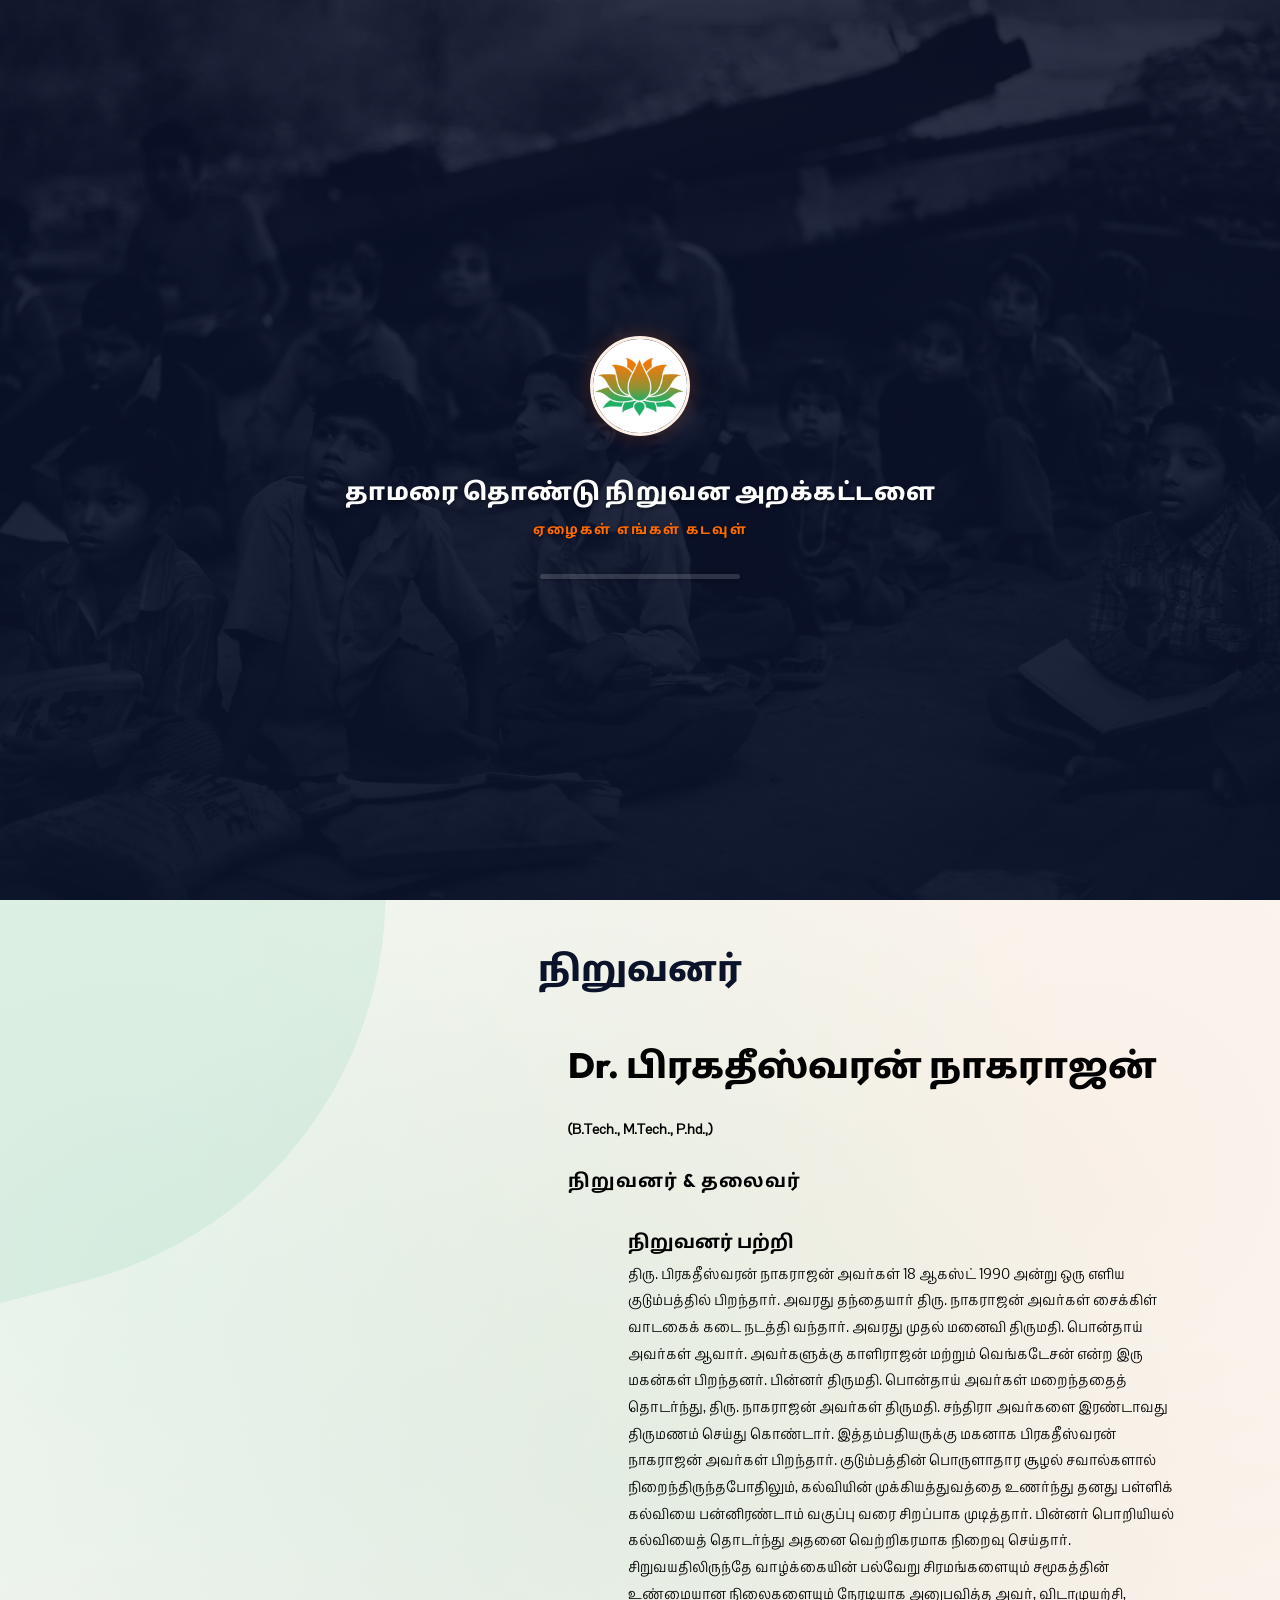
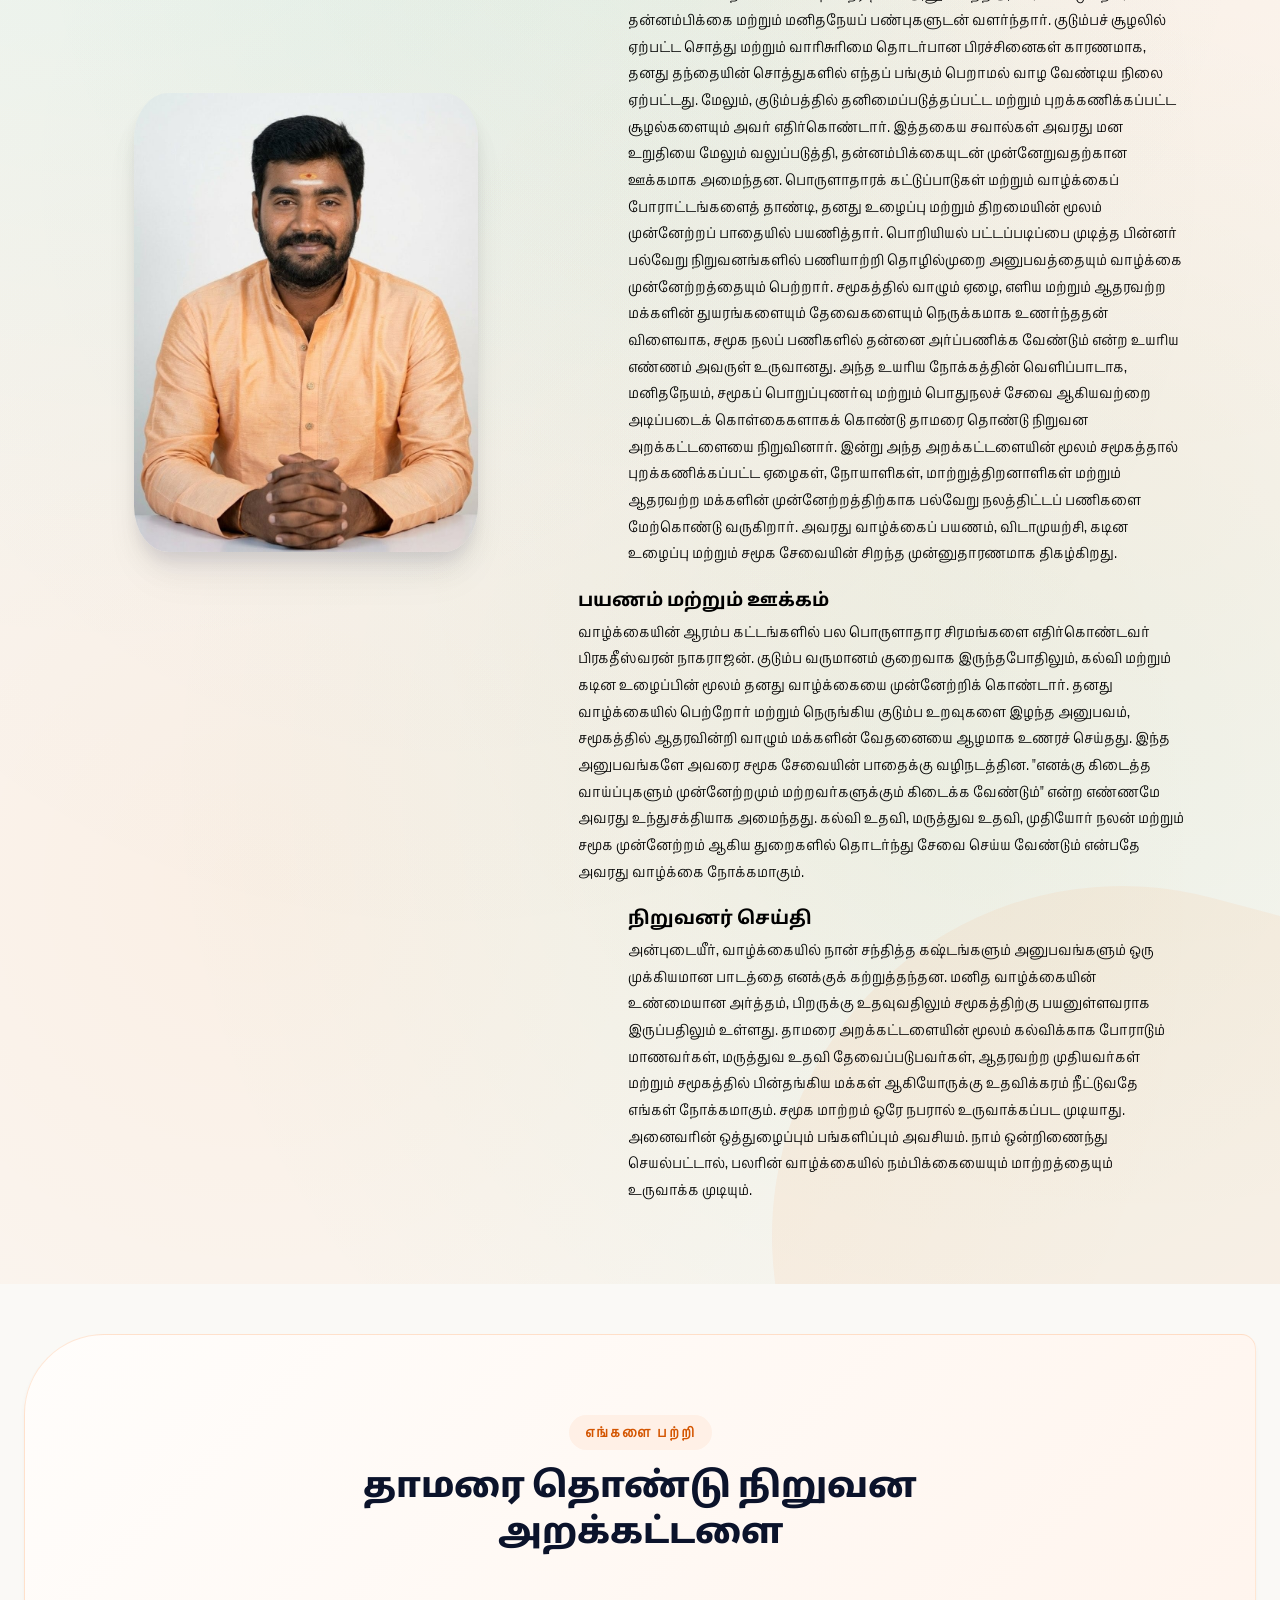
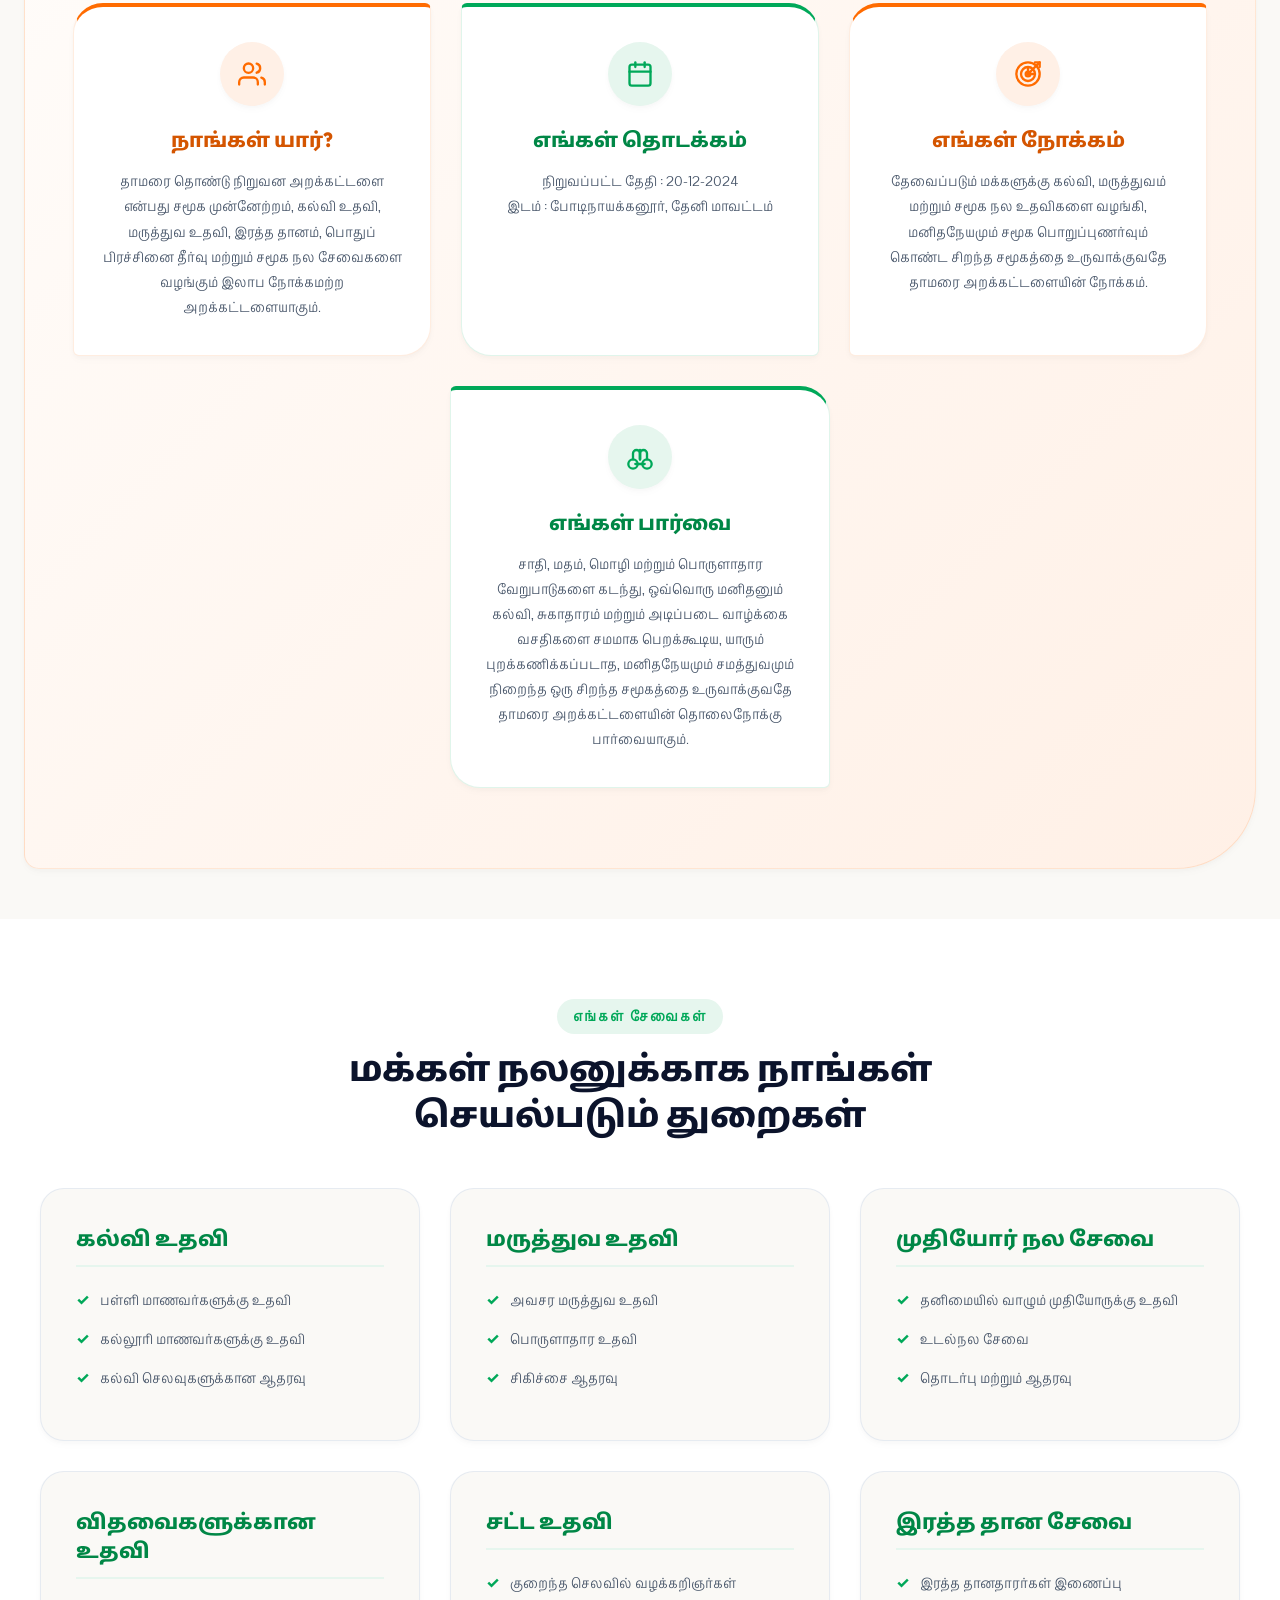
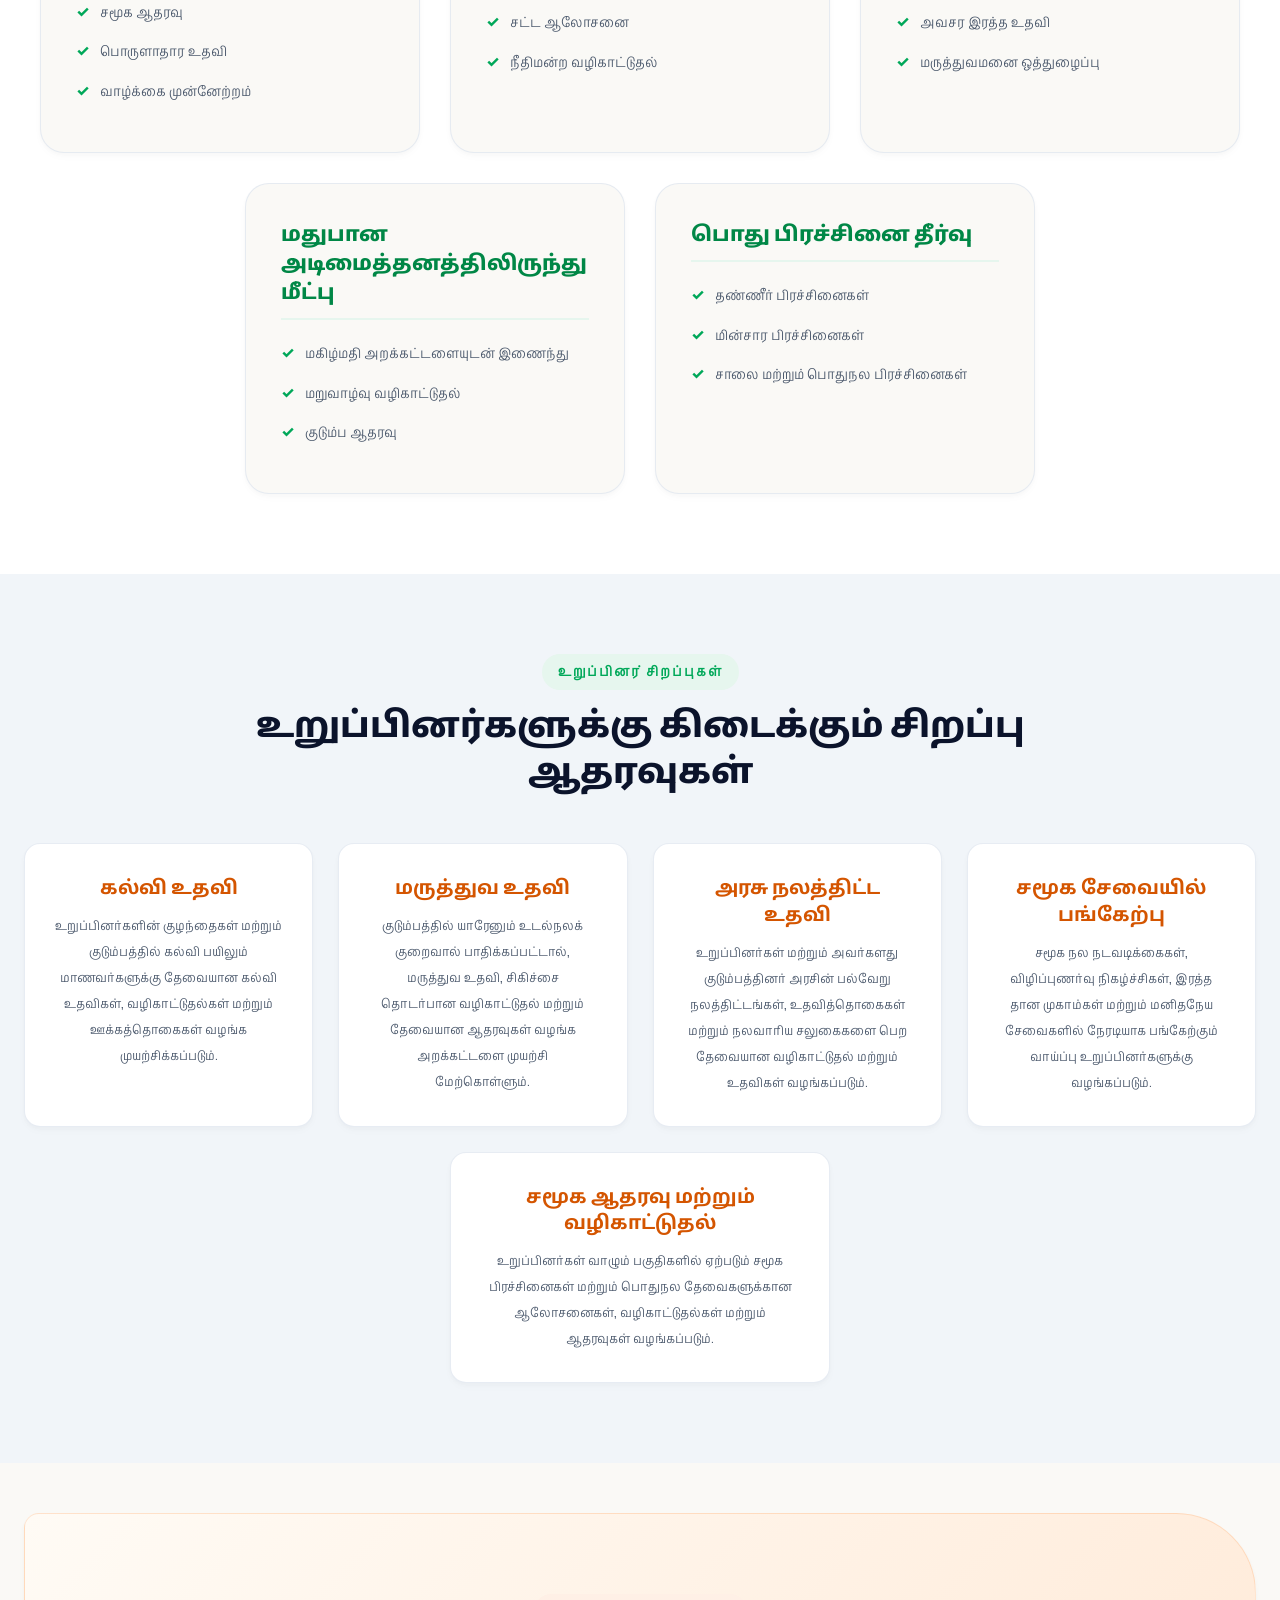
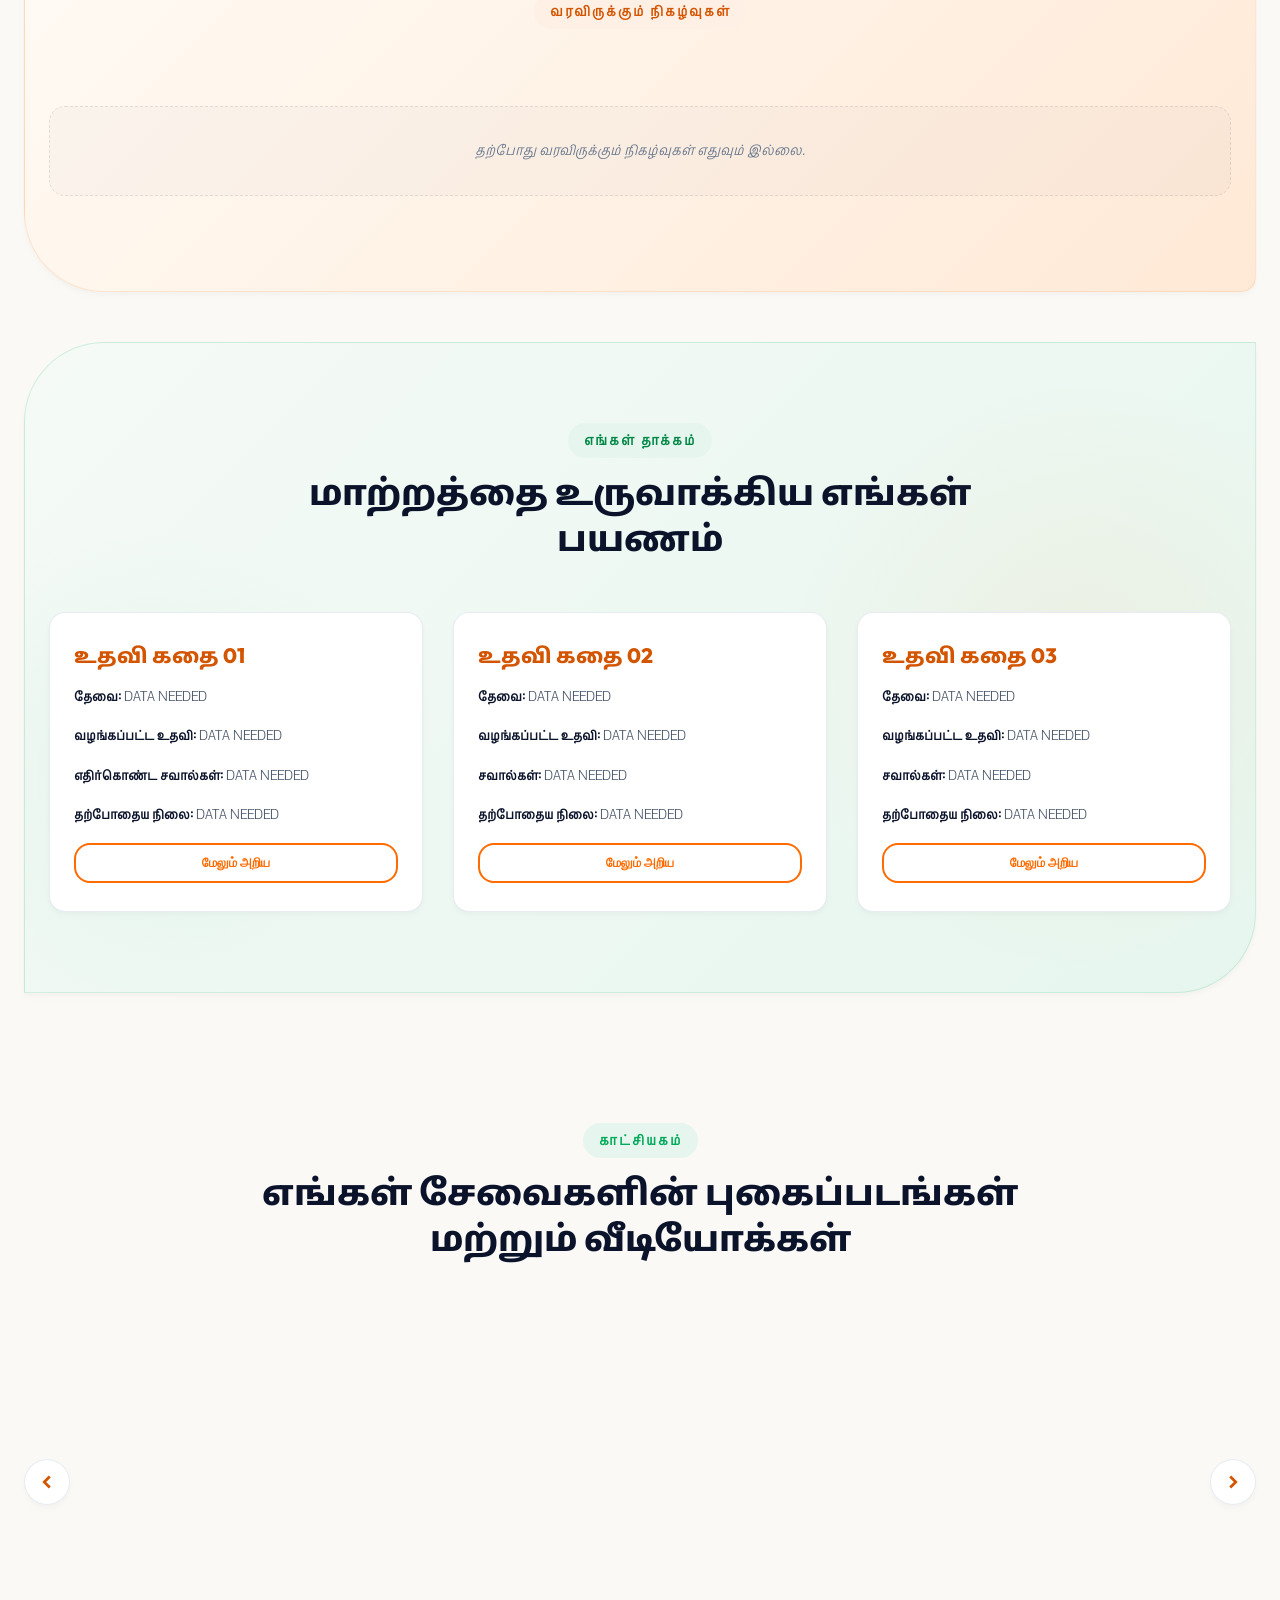
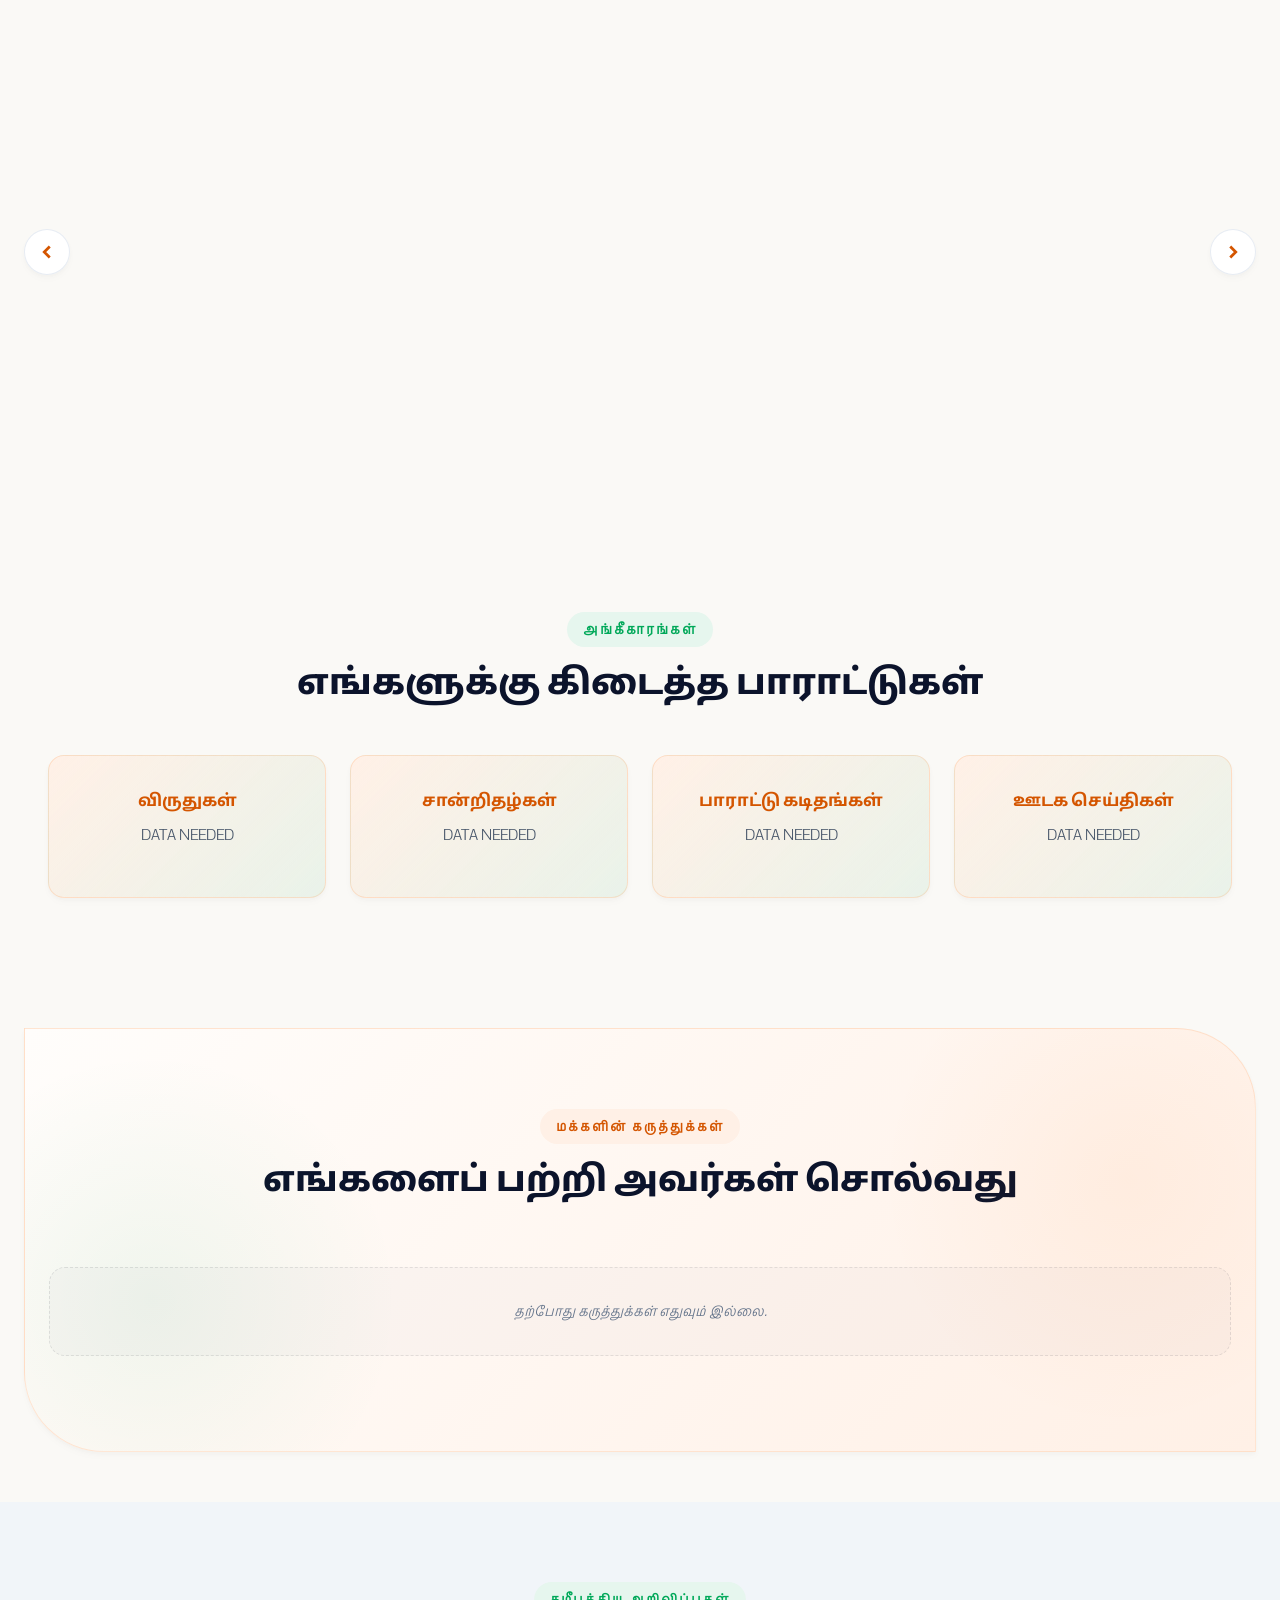
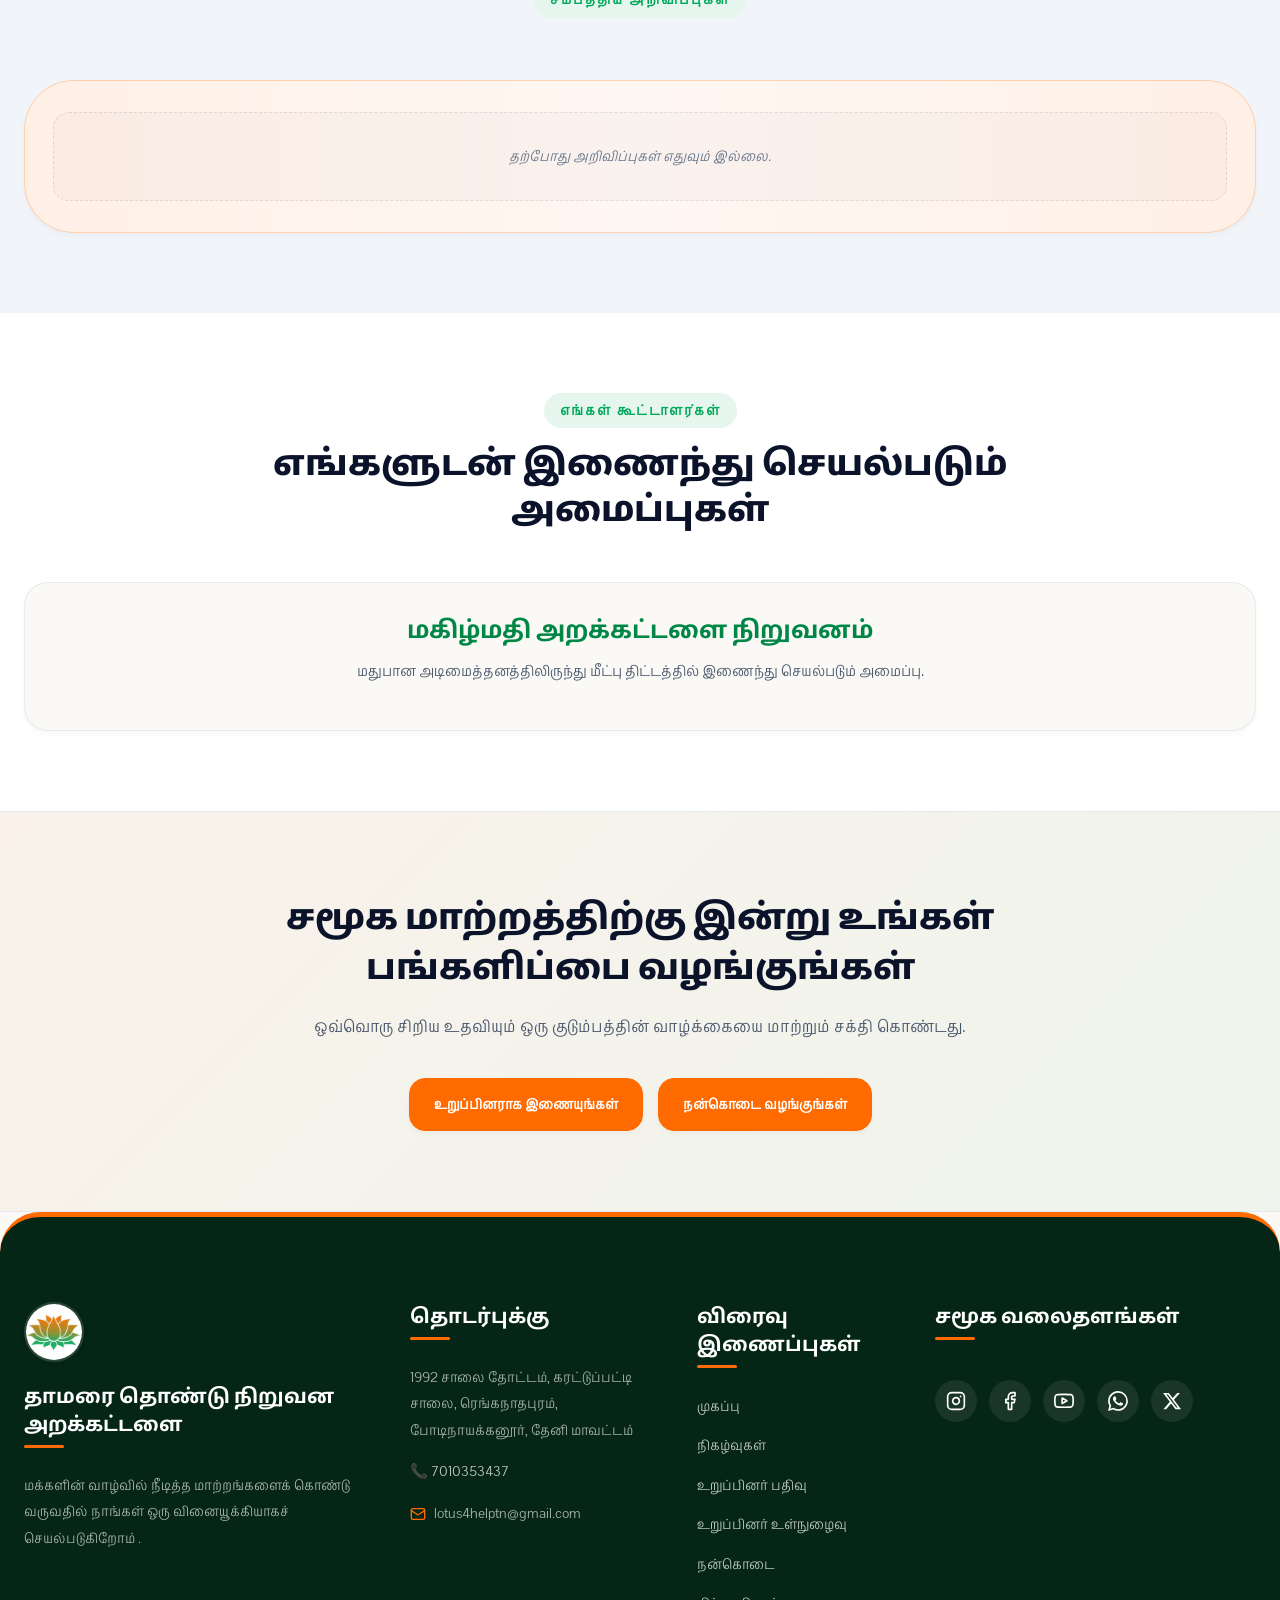
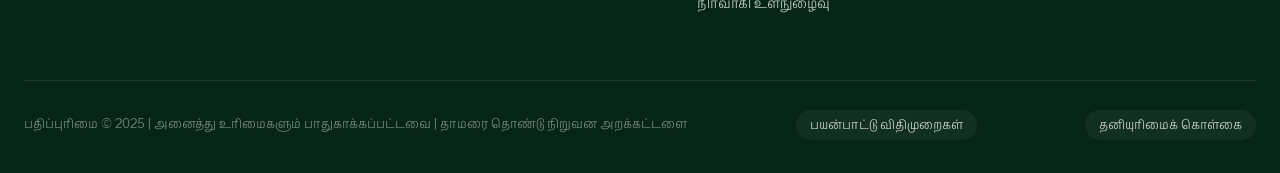
==== commit 1b4ddf25: "Update organization name in index.html" ====
--- a/index.html
+++ b/index.html
@@ -6,20 +6,20 @@
     <meta name="viewport" content="width=device-width, initial-scale=1.0" />
 
     <title>
-      தாமரை அறக்கட்டளை தொண்டு நிறுவனம் | Thamarai Charitable Trust Foundation
+      தாமரை தொண்டு நிறுவன அறக்கட்டளை | Thamarai Charitable Trust Foundation
     </title>
 
     <meta
       name="description"
-      content="தாமரை அறக்கட்டளை தொண்டு நிறுவனம் - கல்வி உதவி, மருத்துவ உதவி, இரத்த தானம், சமூக நல சேவைகள் மற்றும் பொதுப் பிரச்சினை தீர்வு"
+      content="தாமரை தொண்டு நிறுவன அறக்கட்டளை - கல்வி உதவி, மருத்துவ உதவி, இரத்த தானம், சமூக நல சேவைகள் மற்றும் பொதுப் பிரச்சினை தீர்வு"
     />
 
     <meta
       name="keywords"
-      content="தாமரை அறக்கட்டளை தொண்டு நிறுவனம், NGO, Trust, Blood Donation, Education Support, Community Welfare"
+      content="தாமரை தொண்டு நிறுவன அறக்கட்டளை, NGO, Trust, Blood Donation, Education Support, Community Welfare"
     />
 
-    <meta property="og:title" content="தாமரை அறக்கட்டளை தொண்டு நிறுவனம்" />
+    <meta property="og:title" content="தாமரை தொண்டு நிறுவன அறக்கட்டளை" />
 
     <meta
       property="og:description"
@@ -63,7 +63,7 @@
 
         <div class="preloader-text">
           <!-- Your full foundation name -->
-          <h2>தாமரை அறக்கட்டளை தொண்டு நிறுவனம்</h2>
+          <h2>தாமரை தொண்டு நிறுவன அறக்கட்டளை</h2>
           <p>ஏழைகள் எங்கள் கடவுள்</p>
         </div>
 
@@ -128,7 +128,7 @@
         <div class="logo-branding">
           <img src="images/logo.jpg" alt="Trust Logo" loading="eager" />
           <div>
-            <h2>தாமரை அறக்கட்டளை தொண்டு நிறுவனம்</h2>
+            <h2>தாமரை தொண்டு நிறுவன அறக்கட்டளை</h2>
             <span> Thamarai Charitable Trust Foundation </span>
           </div>
         </div>
@@ -376,7 +376,7 @@
 
     <section class="hero">
       <div class="hero-content">
-        <h1>தாமரை அறக்கட்டளை தொண்டு நிறுவனம்</h1>
+        <h1>தாமரை தொண்டு நிறுவன அறக்கட்டளை</h1>
 
         <span class="hero-tag"> ஏழைகள் எங்கள் கடவுள் </span>
       </div>
@@ -444,15 +444,12 @@
             <h5>நிறுவனர் பற்றி</h5>
 
             <p>
-              பிரகதீஸ்வரன் நாகராஜன் அவர்கள் 18 ஆகஸ்ட் 1990 அன்று ஒரு எளிய
-              குடும்பத்தில் பிறந்தார். அவரது தந்தை சைக்கிள் வாடகைக் கடை நடத்தி
-              வந்தார். பொருளாதார சவால்கள் இருந்தபோதிலும் கல்வியின்
-              முக்கியத்துவத்தை உணர்ந்து பன்னிரண்டாம் வகுப்பு வரை படித்து,
-              பின்னர் பொறியியல் கல்வியை வெற்றிகரமாக முடித்தார். அதனைத் தொடர்ந்து
-              பல நிறுவனங்களில் பணியாற்றி வாழ்க்கையில் முன்னேற்றம் அடைந்தார்.
-              சமூகத்தின் கஷ்டங்களை நேரடியாக அனுபவித்ததாலும், மனிதநேய உணர்வாலும்,
-              மக்களின் முன்னேற்றத்திற்காக தன்னை அர்ப்பணிக்க வேண்டும் என்ற
-              எண்ணத்துடன் தாமரை அறக்கட்டளை தொண்டு நிறுவனத்தை நிறுவினார்.
+              திரு. பிரகதீஸ்வரன் நாகராஜன் அவர்கள் 18 ஆகஸ்ட் 1990 அன்று ஒரு எளிய குடும்பத்தில் பிறந்தார். அவரது தந்தையார் திரு. நாகராஜன் அவர்கள் சைக்கிள் வாடகைக் கடை நடத்தி வந்தார். அவரது முதல் மனைவி திருமதி. பொன்தாய் அவர்கள் ஆவார். அவர்களுக்கு காளிராஜன் மற்றும் வெங்கடேசன் என்ற இரு மகன்கள் பிறந்தனர். பின்னர் திருமதி. பொன்தாய் அவர்கள் மறைந்ததைத் தொடர்ந்து, திரு. நாகராஜன் அவர்கள் திருமதி. சந்திரா அவர்களை இரண்டாவது திருமணம் செய்து கொண்டார். இத்தம்பதியருக்கு மகனாக பிரகதீஸ்வரன் நாகராஜன் அவர்கள் பிறந்தார்.
+குடும்பத்தின் பொருளாதார சூழல் சவால்களால் நிறைந்திருந்தபோதிலும், கல்வியின் முக்கியத்துவத்தை உணர்ந்து தனது பள்ளிக் கல்வியை பன்னிரண்டாம் வகுப்பு வரை சிறப்பாக முடித்தார். பின்னர் பொறியியல் கல்வியைத் தொடர்ந்து அதனை வெற்றிகரமாக நிறைவு செய்தார்.
+சிறுவயதிலிருந்தே வாழ்க்கையின் பல்வேறு சிரமங்களையும் சமூகத்தின் உண்மையான நிலைகளையும் நேரடியாக அனுபவித்த அவர், விடாமுயற்சி, தன்னம்பிக்கை மற்றும் மனிதநேயப் பண்புகளுடன் வளர்ந்தார். குடும்பச் சூழலில் ஏற்பட்ட சொத்து மற்றும் வாரிசுரிமை தொடர்பான பிரச்சினைகள் காரணமாக, தனது தந்தையின் சொத்துகளில் எந்தப் பங்கும் பெறாமல் வாழ வேண்டிய நிலை ஏற்பட்டது. மேலும், குடும்பத்தில் தனிமைப்படுத்தப்பட்ட மற்றும் புறக்கணிக்கப்பட்ட சூழல்களையும் அவர் எதிர்கொண்டார். இத்தகைய சவால்கள் அவரது மன உறுதியை மேலும் வலுப்படுத்தி, தன்னம்பிக்கையுடன் முன்னேறுவதற்கான ஊக்கமாக அமைந்தன.
+பொருளாதாரக் கட்டுப்பாடுகள் மற்றும் வாழ்க்கைப் போராட்டங்களைத் தாண்டி, தனது உழைப்பு மற்றும் திறமையின் மூலம் முன்னேற்றப் பாதையில் பயணித்தார். பொறியியல் பட்டப்படிப்பை முடித்த பின்னர் பல்வேறு நிறுவனங்களில் பணியாற்றி தொழில்முறை அனுபவத்தையும் வாழ்க்கை முன்னேற்றத்தையும் பெற்றார்.
+சமூகத்தில் வாழும் ஏழை, எளிய மற்றும் ஆதரவற்ற மக்களின் துயரங்களையும் தேவைகளையும் நெருக்கமாக உணர்ந்ததன் விளைவாக, சமூக நலப் பணிகளில் தன்னை அர்ப்பணிக்க வேண்டும் என்ற உயரிய எண்ணம் அவருள் உருவானது. அந்த உயரிய நோக்கத்தின் வெளிப்பாடாக, மனிதநேயம், சமூகப் பொறுப்புணர்வு மற்றும் பொதுநலச் சேவை ஆகியவற்றை அடிப்படைக் கொள்கைகளாகக் கொண்டு தாமரை தொண்டு நிறுவன அறக்கட்டளையை நிறுவினார்.
+இன்று அந்த அறக்கட்டளையின் மூலம் சமூகத்தால் புறக்கணிக்கப்பட்ட ஏழைகள், நோயாளிகள், மாற்றுத்திறனாளிகள் மற்றும் ஆதரவற்ற மக்களின் முன்னேற்றத்திற்காக பல்வேறு நலத்திட்டப் பணிகளை மேற்கொண்டு வருகிறார். அவரது வாழ்க்கைப் பயணம், விடாமுயற்சி, கடின உழைப்பு மற்றும் சமூக சேவையின் சிறந்த முன்னுதாரணமாக திகழ்கிறது.
             </p>
           </div>
 
@@ -504,7 +501,7 @@
       <div class="section-title">
         <span>எங்களை பற்றி</span>
 
-        <h2>தாமரை அறக்கட்டளை தொண்டு நிறுவனம்</h2>
+        <h2>தாமரை தொண்டு நிறுவன அறக்கட்டளை</h2>
       </div>
 
       <div class="about-grid">
@@ -529,7 +526,7 @@
           </div>
           <h3>நாங்கள் யார்?</h3>
           <p>
-            தாமரை அறக்கட்டளை தொண்டு நிறுவனம் என்பது சமூக முன்னேற்றம், கல்வி
+            தாமரை தொண்டு நிறுவன அறக்கட்டளை என்பது சமூக முன்னேற்றம், கல்வி
             உதவி, மருத்துவ உதவி, இரத்த தானம், பொதுப் பிரச்சினை தீர்வு மற்றும்
             சமூக நல சேவைகளை வழங்கும் இலாப நோக்கமற்ற அறக்கட்டளையாகும்.
           </p>
@@ -1090,7 +1087,7 @@
         <div class="footer-about">
           <img src="images/logo.jpg" alt="Trust Logo" loading="lazy" />
 
-          <h3>தாமரை அறக்கட்டளை தொண்டு நிறுவனம்</h3>
+          <h3>தாமரை தொண்டு நிறுவன அறக்கட்டளை</h3>
 
           <p>
             மக்களின் வாழ்வில் நீடித்த மாற்றங்களைக் கொண்டு வருவதில் நாங்கள் ஒரு
@@ -1302,8 +1299,7 @@
 
       <div class="footer-bottom">
         <p>
-          பதிப்புரிமை © 2025 | அனைத்து உரிமைகளும் பாதுகாக்கப்பட்டவை | தாமரை
-          அறக்கட்டளை தொண்டு நிறுவனம்
+          பதிப்புரிமை © 2025 | அனைத்து உரிமைகளும் பாதுகாக்கப்பட்டவை | தாமரை தொண்டு நிறுவன அறக்கட்டளை
         </p>
         <span><a href="">பயன்பாட்டு விதிமுறைகள்</a></span>
         <span><a href="">தனியுரிமைக் கொள்கை</a></span>
--- a/css/style.css
+++ b/css/style.css
@@ -1969,7 +1969,6 @@
 input[type="text"],
 input[type="tel"],
 input[type="email"],
-input[type="password"],
 input[type="date"],
 input[type="number"],
 select,
@@ -2219,7 +2218,139 @@
 
 .login-container h2 {
   text-align: center;
-  margin-bottom: 25px;
+  margin-bottom: 10px;
+}
+
+/* Login subtitle description text */
+.login-subtitle {
+  text-align: center;
+  color: var(--text-muted);
+  font-size: 0.92rem;
+  margin-bottom: 24px;
+  line-height: 1.6;
+}
+
+/* ==========================================
+   GOOGLE SIGN-IN BUTTON (Login Pages)
+   ========================================== */
+.google-signin-btn {
+  display: flex;
+  align-items: center;
+  justify-content: center;
+  width: 100%;
+  padding: 13px 20px;
+  background-color: #ffffff;
+  color: #3c4043;
+  border: 1.5px solid #dadce0;
+  border-radius: 8px;
+  font-family: var(--font-main);
+  font-size: 1rem;
+  font-weight: 600;
+  cursor: pointer;
+  transition: background-color 0.2s ease, box-shadow 0.2s ease, border-color 0.2s ease;
+  box-shadow: 0 1px 3px rgba(0,0,0,0.08);
+  gap: 0;
+  margin-top: 8px;
+}
+
+.google-signin-btn:hover {
+  background-color: #f7f8f8;
+  border-color: #c6c9cc;
+  box-shadow: 0 2px 8px rgba(0,0,0,0.13);
+}
+
+.google-signin-btn:active {
+  background-color: #eff1f3;
+}
+
+.google-signin-btn:disabled {
+  opacity: 0.65;
+  cursor: not-allowed;
+}
+
+/* ==========================================
+   GOOGLE VERIFY BUTTON (Registration Page)
+   ========================================== */
+.google-verify-container {
+  margin-top: 12px;
+}
+
+.google-verify-btn {
+  display: inline-flex;
+  align-items: center;
+  padding: 10px 18px;
+  background-color: #ffffff;
+  color: #3c4043;
+  border: 1.5px solid #dadce0;
+  border-radius: 7px;
+  font-family: var(--font-main);
+  font-size: 0.9rem;
+  font-weight: 600;
+  cursor: pointer;
+  transition: background-color 0.2s ease, box-shadow 0.2s ease, border-color 0.2s ease;
+  box-shadow: 0 1px 3px rgba(0,0,0,0.08);
+  width: 100%;
+  justify-content: center;
+}
+
+.google-verify-btn:hover {
+  background-color: #f7f8f8;
+  border-color: #c6c9cc;
+  box-shadow: 0 2px 8px rgba(0,0,0,0.12);
+}
+
+.google-verify-btn:disabled {
+  opacity: 0.65;
+  cursor: not-allowed;
+}
+
+.google-verify-btn--verified {
+  border-color: #34a853;
+  background-color: #f0fdf4;
+  color: #166534;
+}
+
+.google-verify-btn--verified:hover {
+  background-color: #dcfce7;
+  border-color: #16a34a;
+}
+
+/* Verification status messages */
+.google-verify-status {
+  display: flex;
+  align-items: center;
+  gap: 6px;
+  margin-top: 10px;
+  padding: 10px 14px;
+  border-radius: 6px;
+  font-size: 0.88rem;
+  font-weight: 600;
+  line-height: 1.5;
+}
+
+.google-verify-success {
+  background-color: #f0fdf4;
+  color: #166534;
+  border: 1px solid #86efac;
+}
+
+.google-verify-error {
+  background-color: #fef2f2;
+  color: #991b1b;
+  border: 1px solid #fca5a5;
+}
+
+/* Disabled submit button look */
+button[type="submit"]:disabled {
+  opacity: 0.45;
+  cursor: not-allowed;
+  filter: grayscale(0.3);
+}
+
+button[type="submit"].btn-enabled {
+  opacity: 1;
+  cursor: pointer;
+  filter: none;
 }
 
 .error-message {
@@ -2232,15 +2363,6 @@
   font-weight: 600;
 }
 
-.forgot-password {
-  text-align: right;
-  margin-top: 15px;
-  font-size: 0.9rem;
-}
-
-.forgot-password a {
-  color: var(--primary-dark);
-}
 
 /* Member status boxes */
 .status-box,
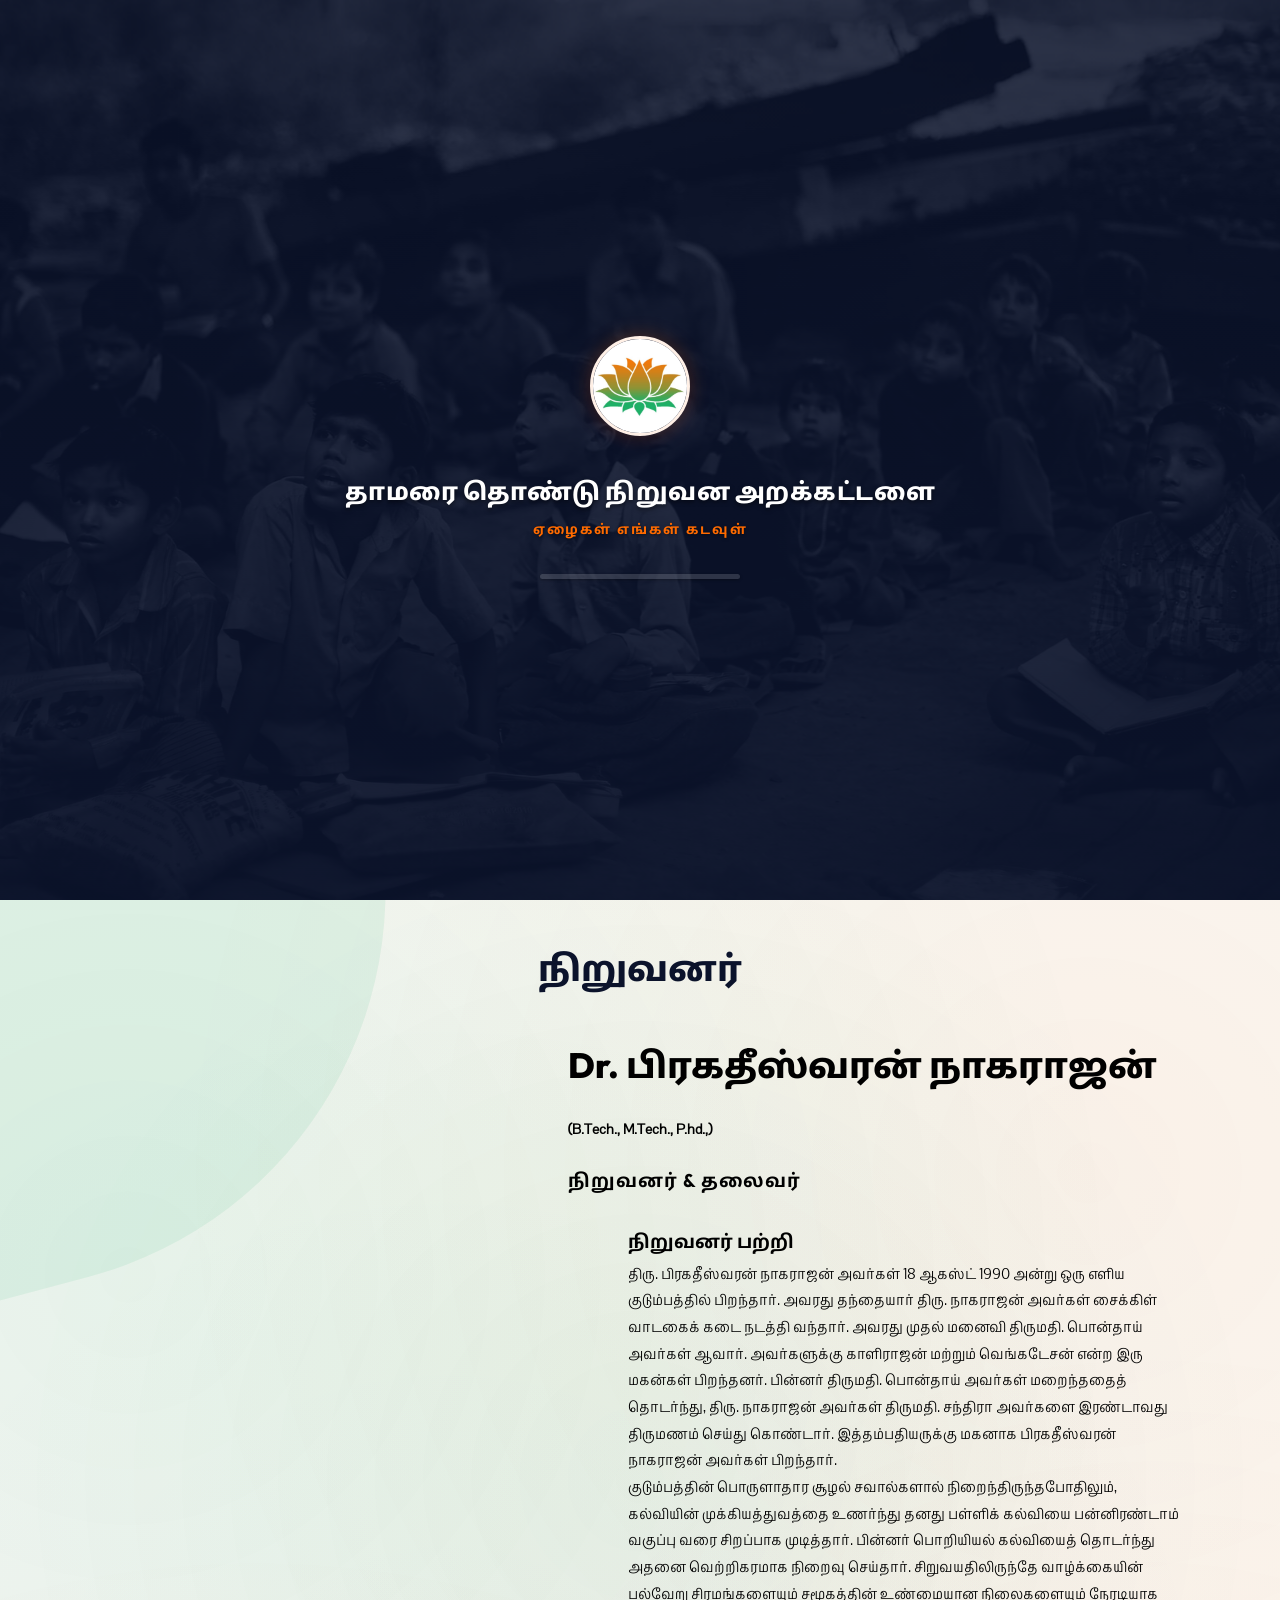
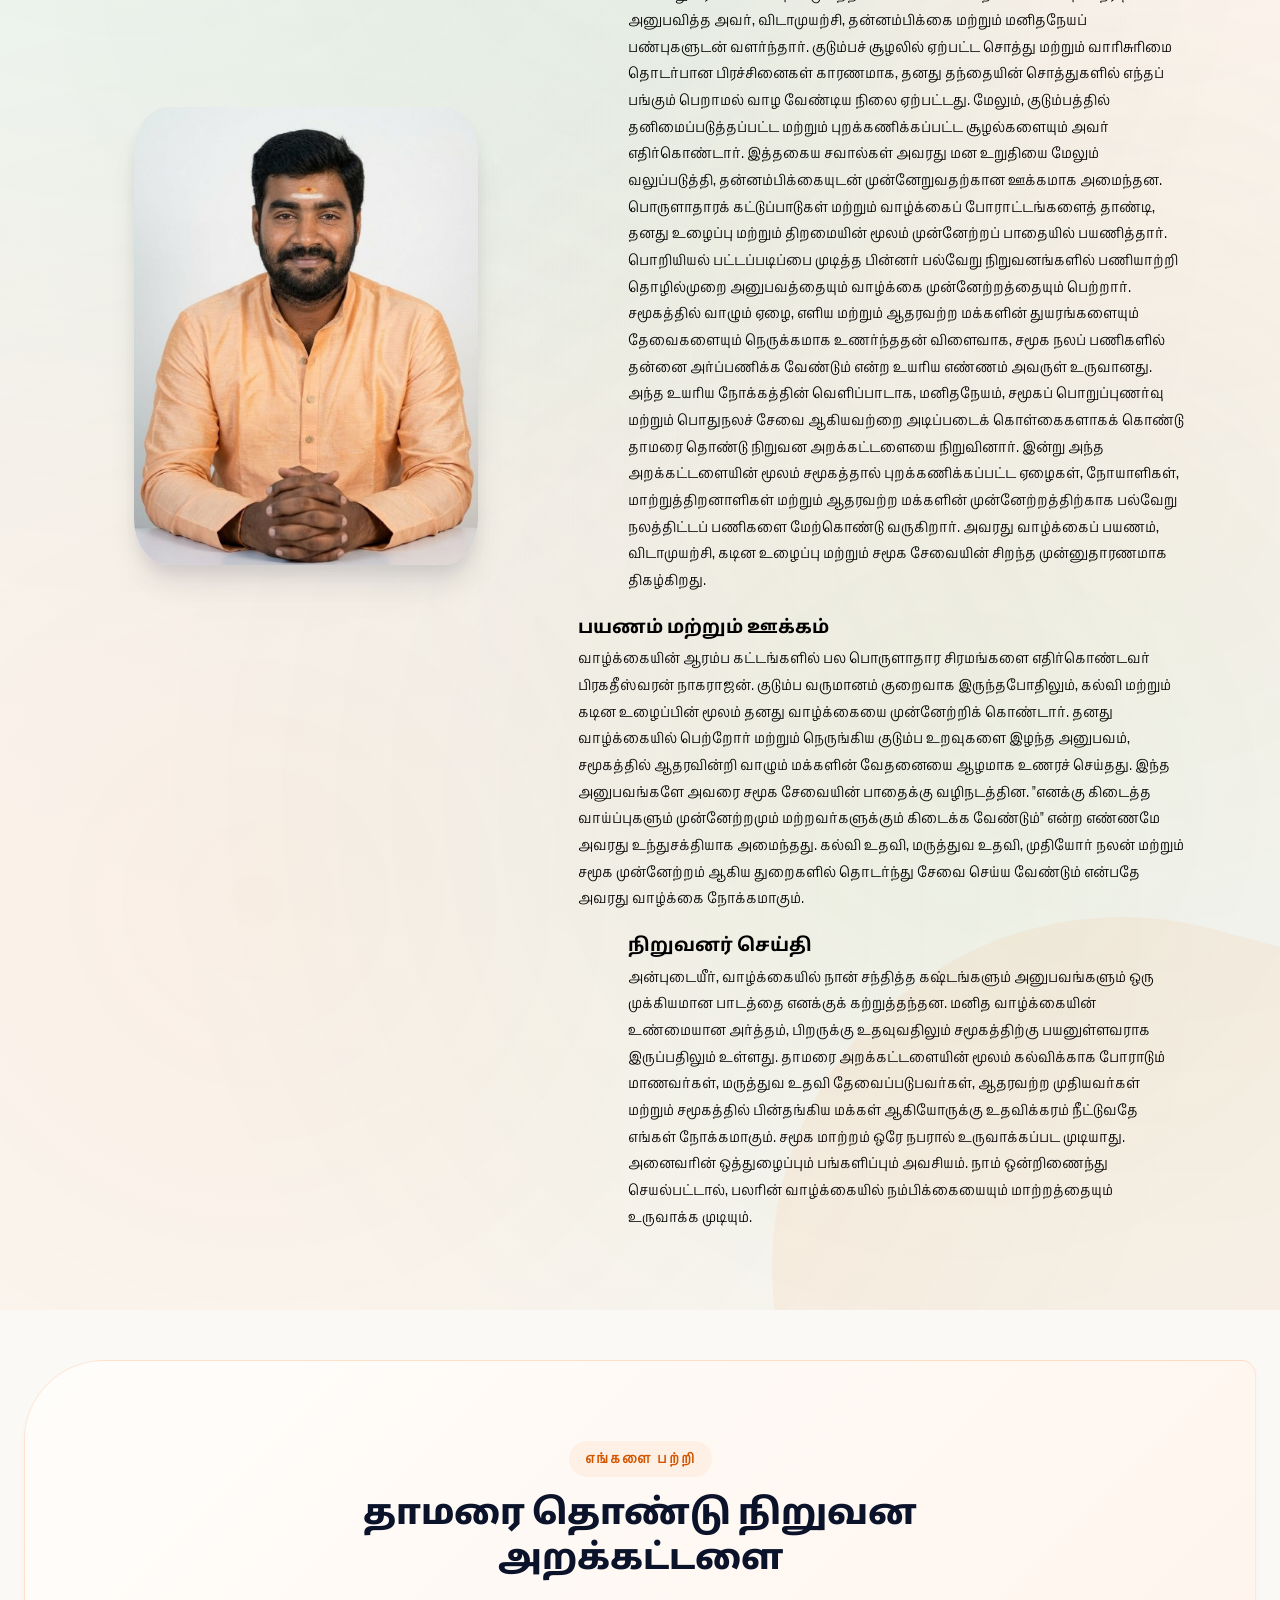
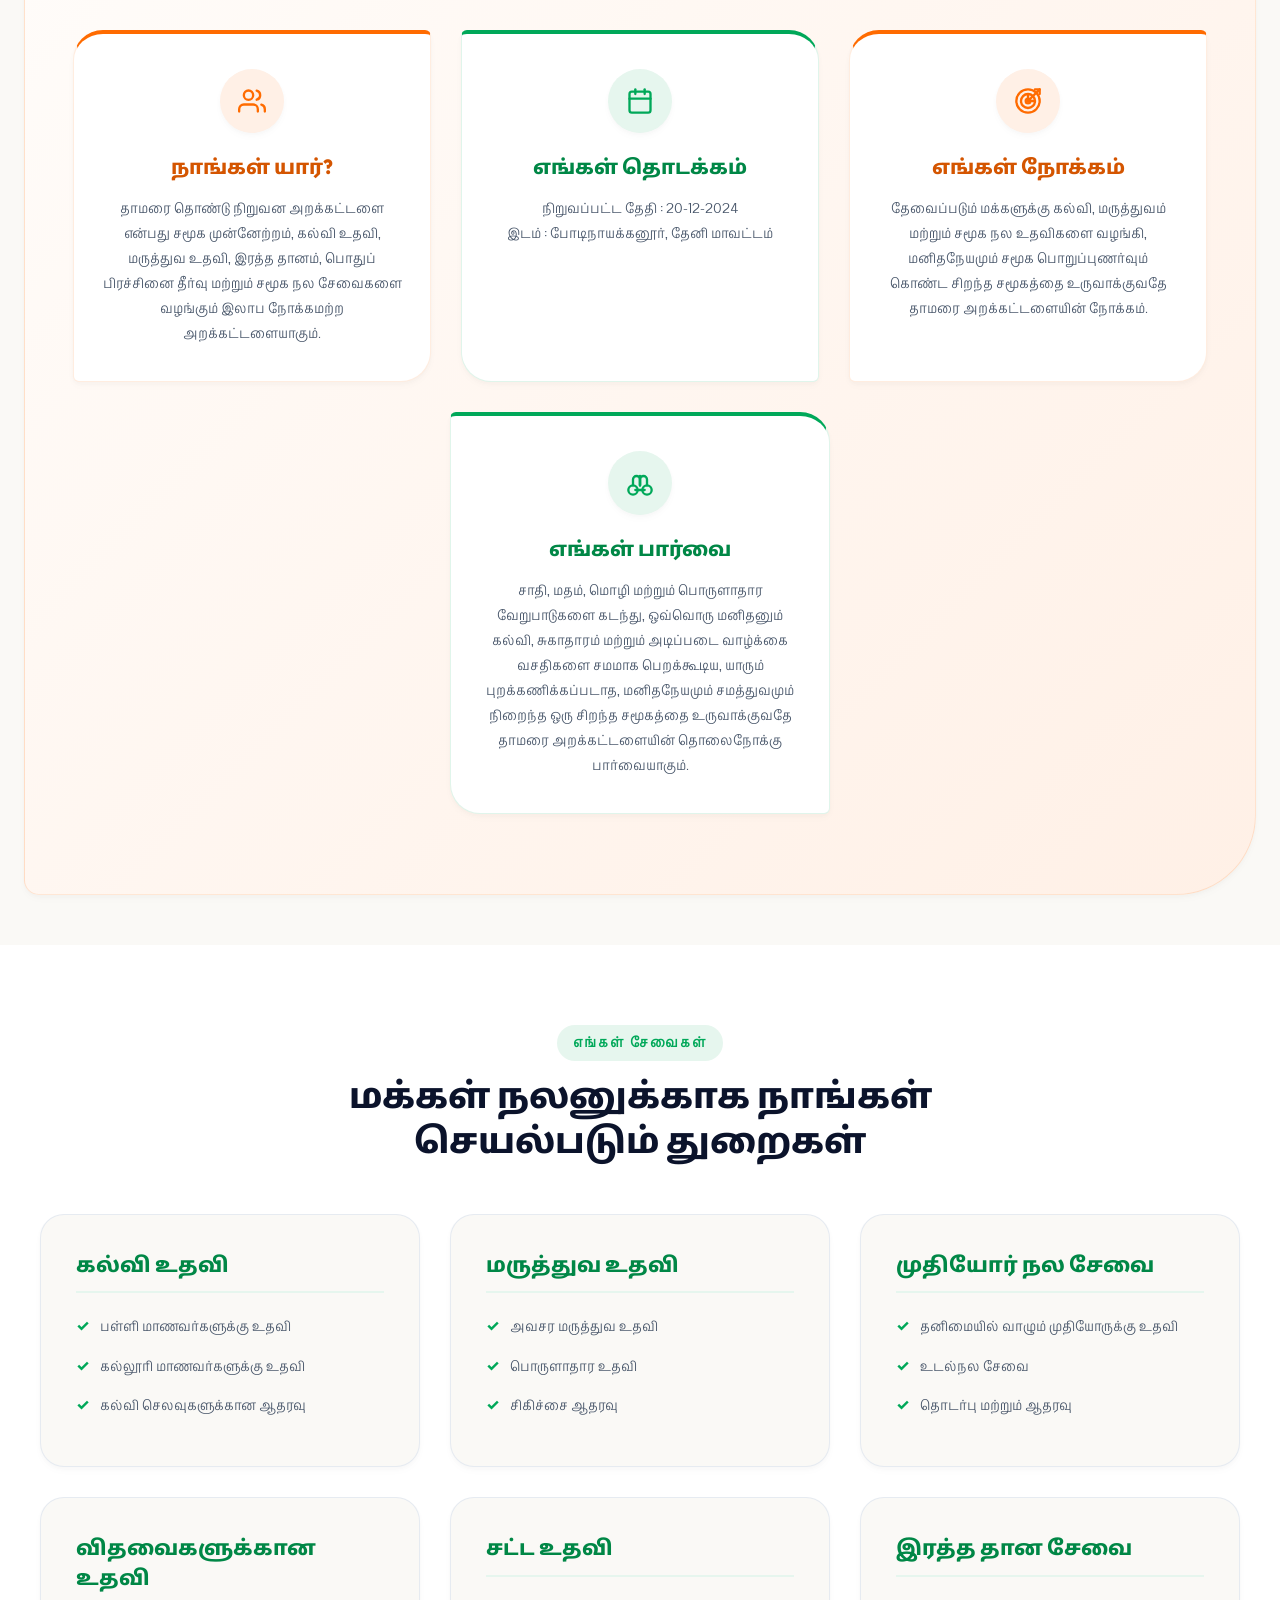
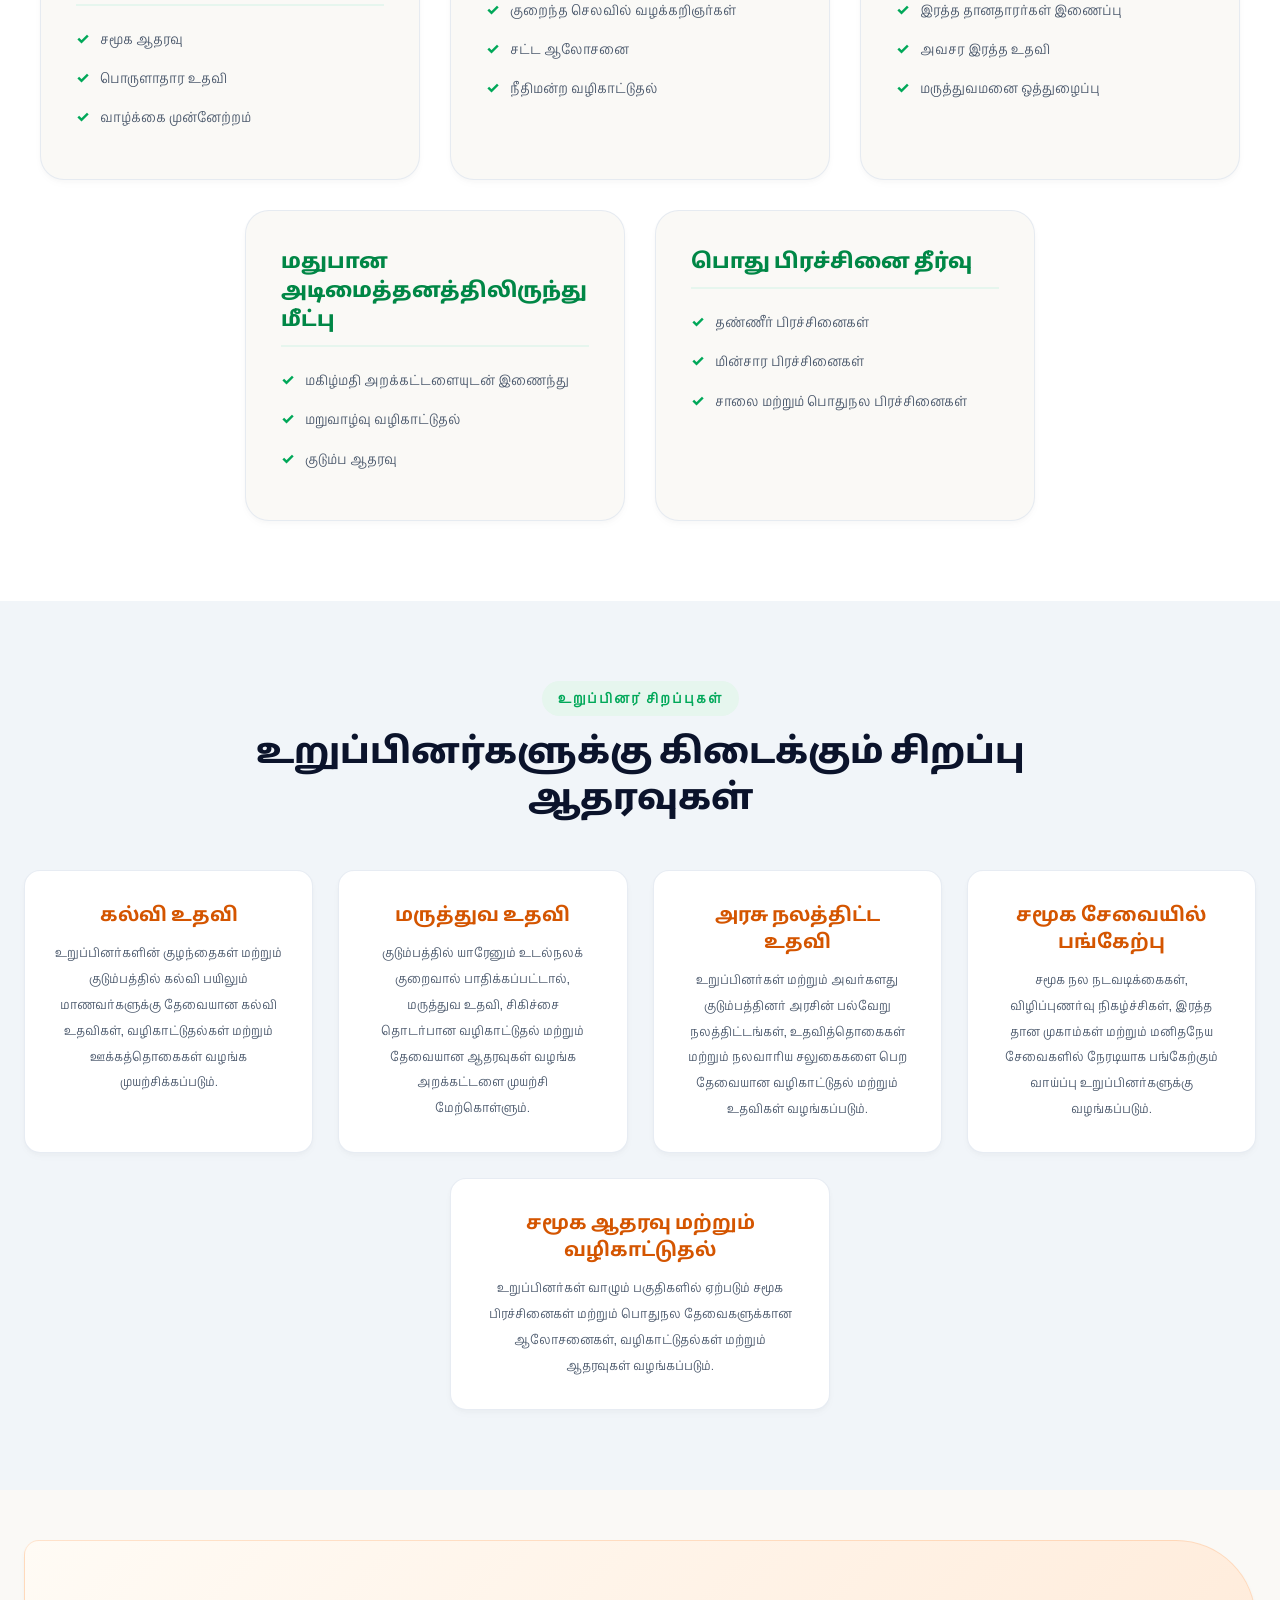
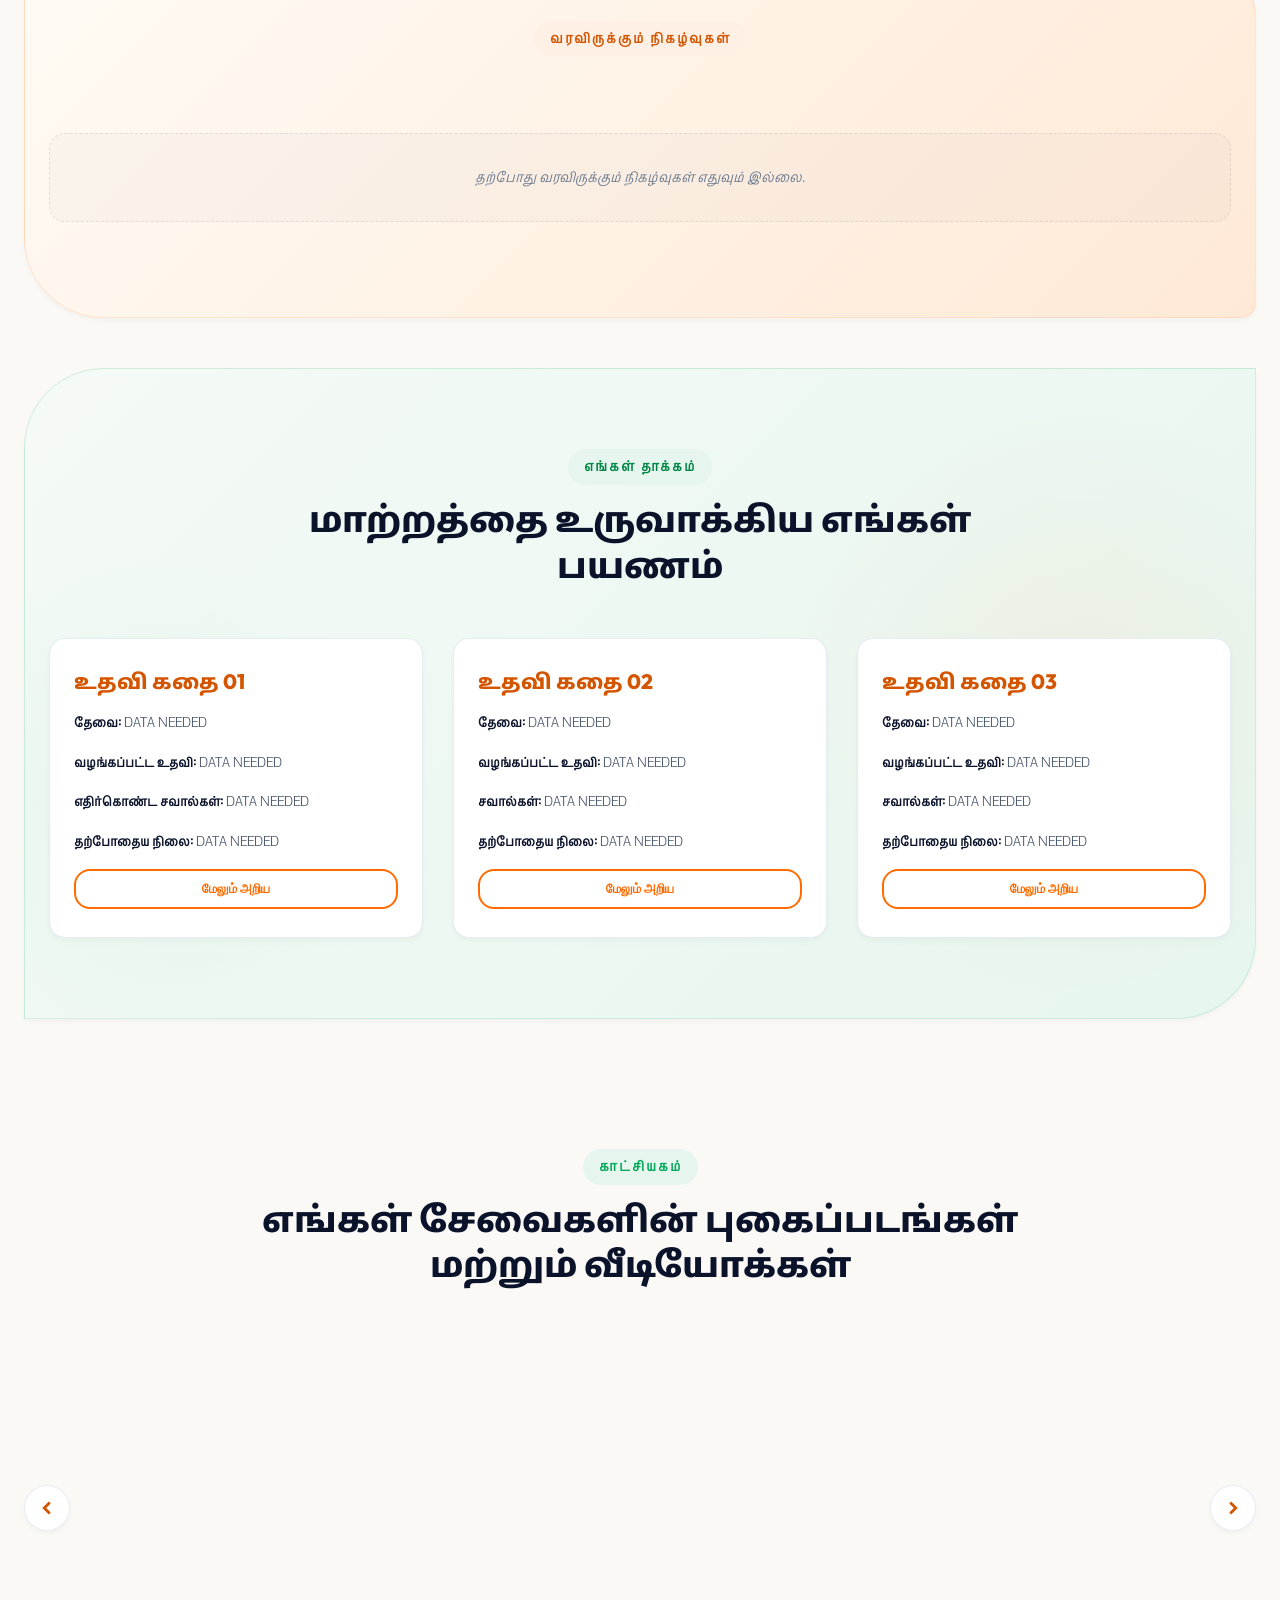
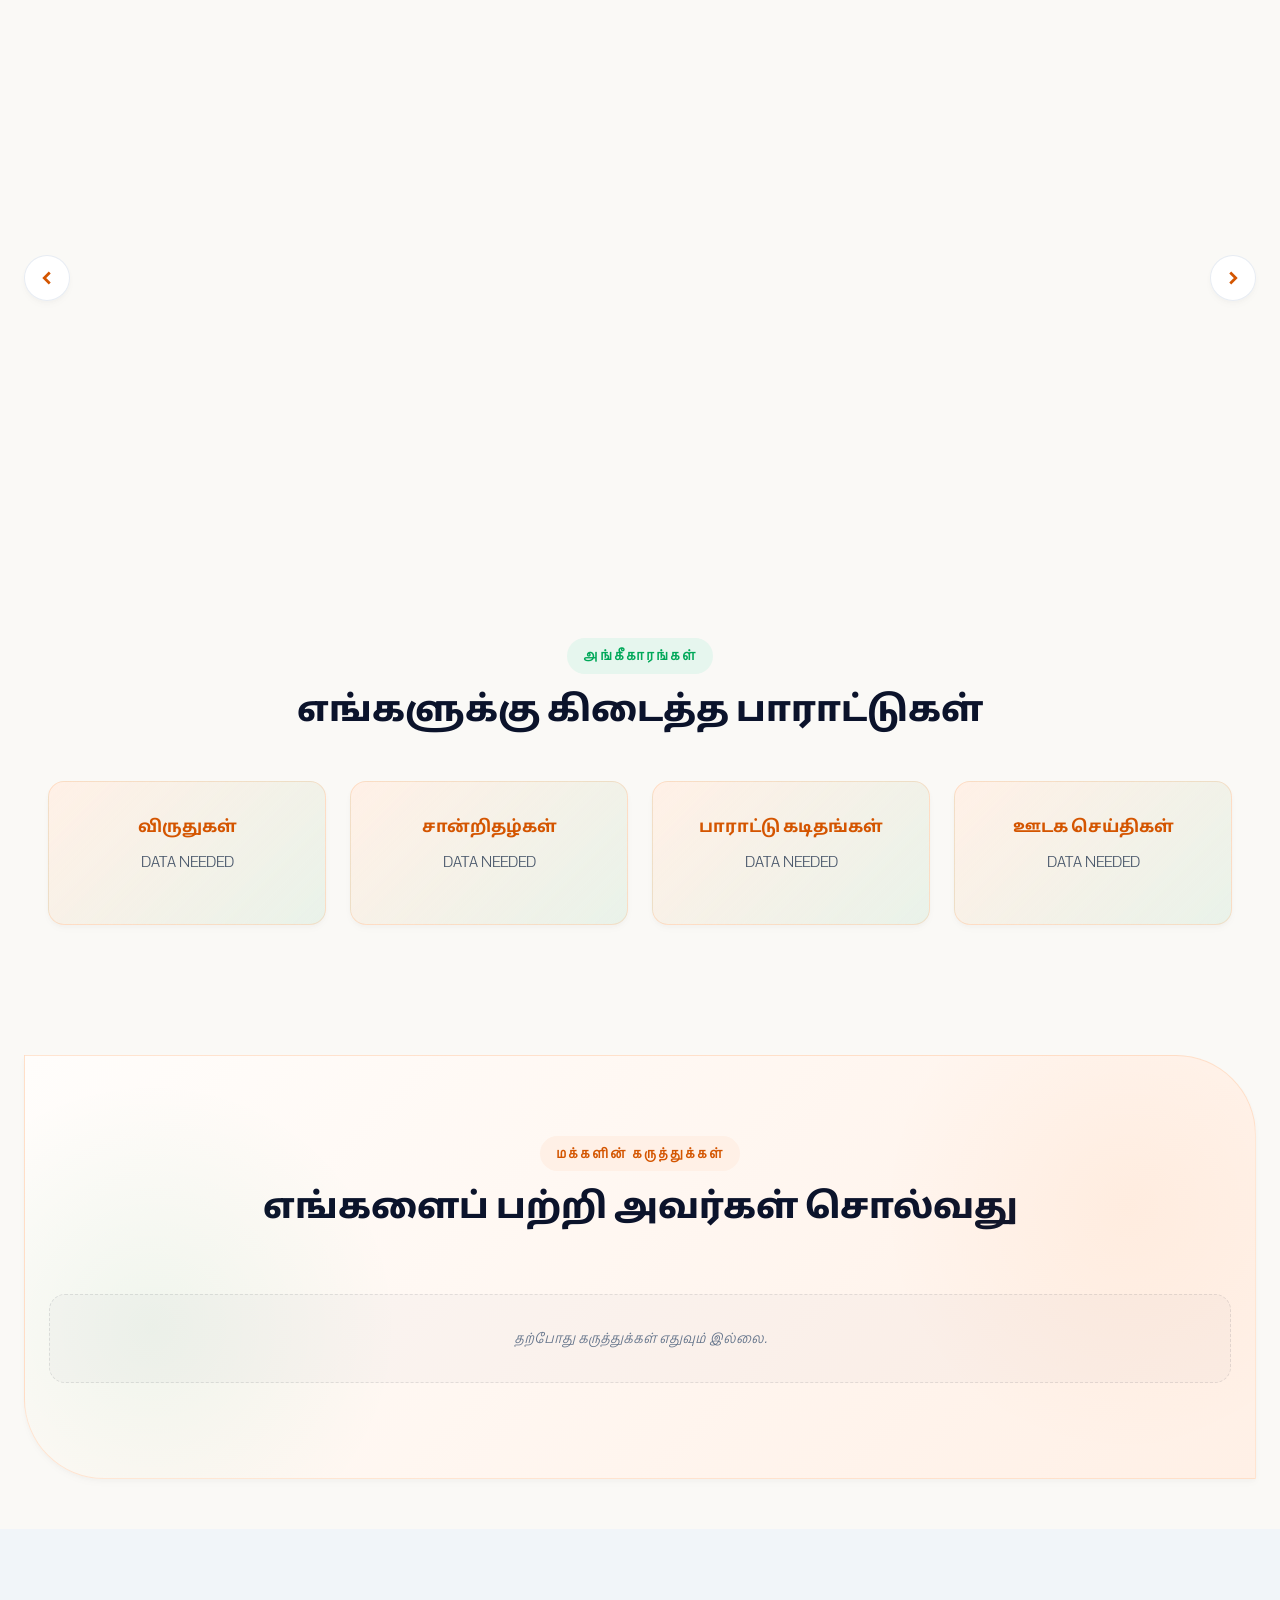
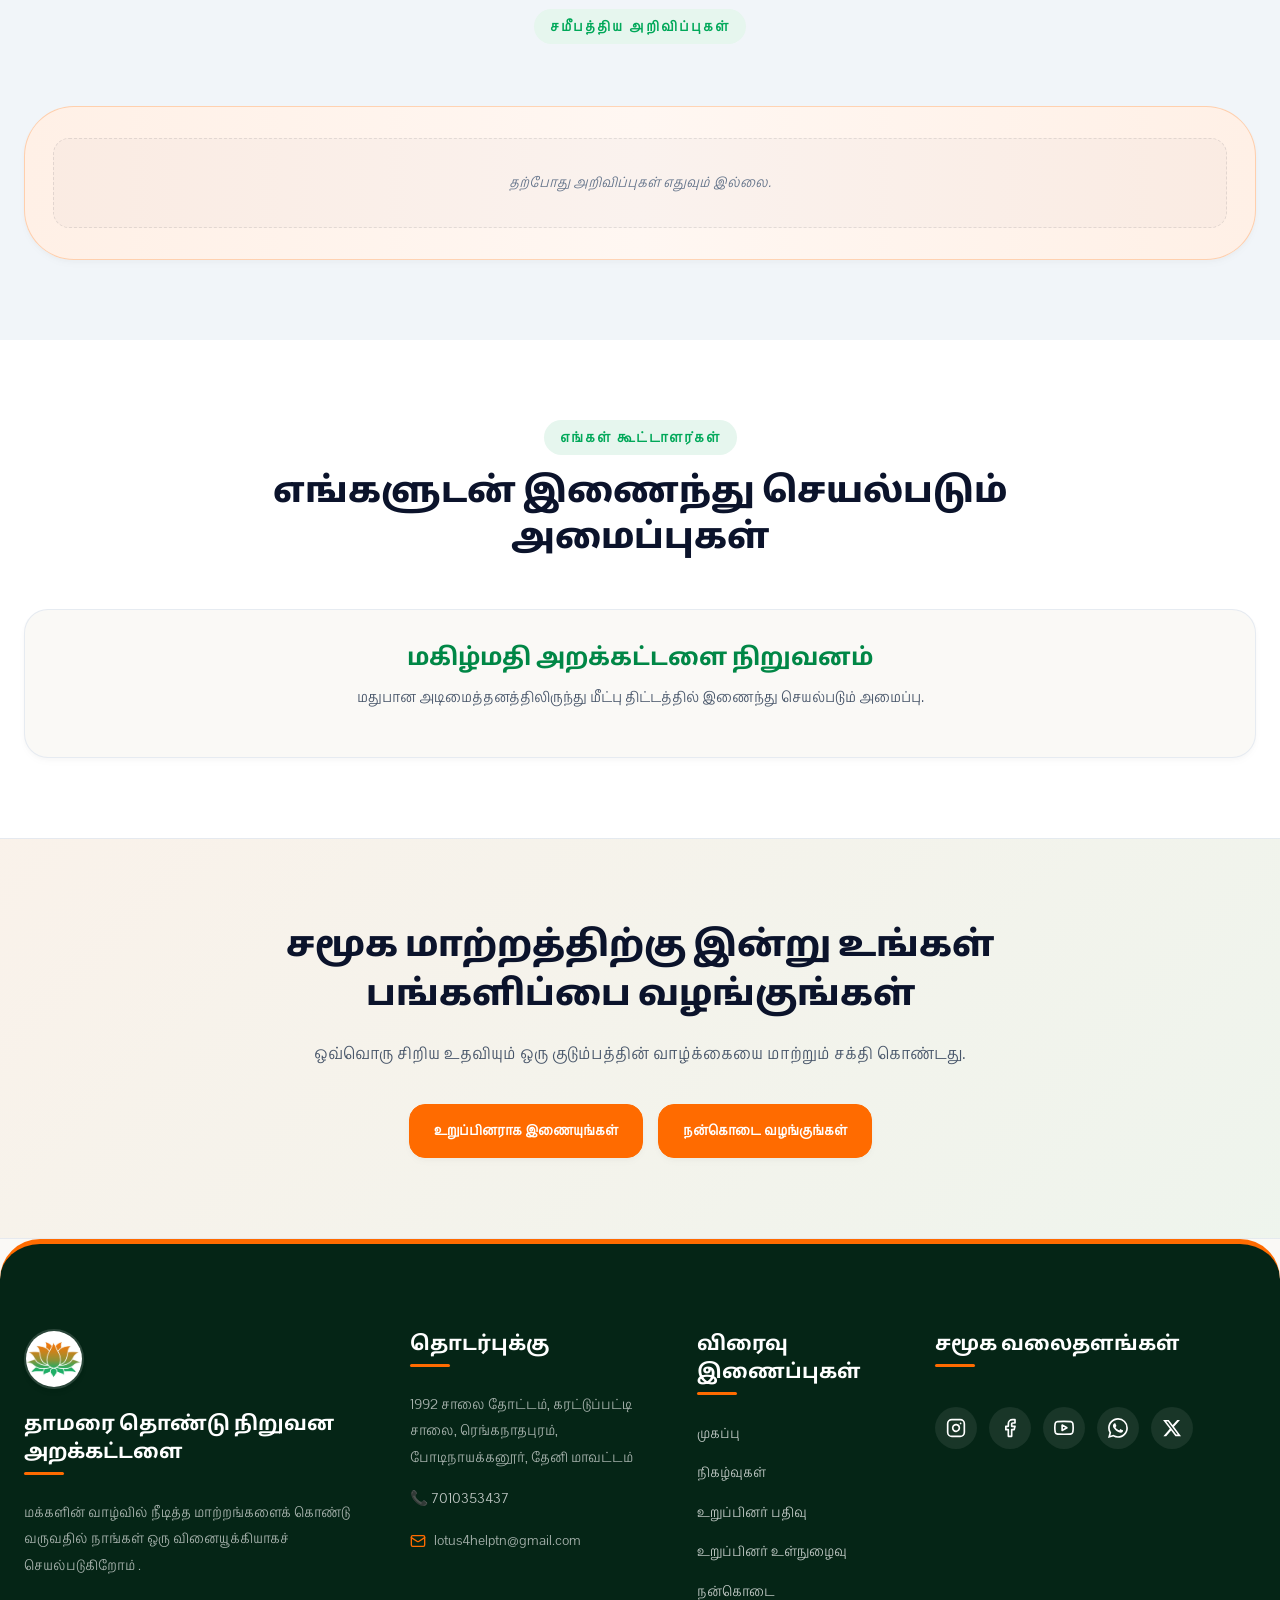
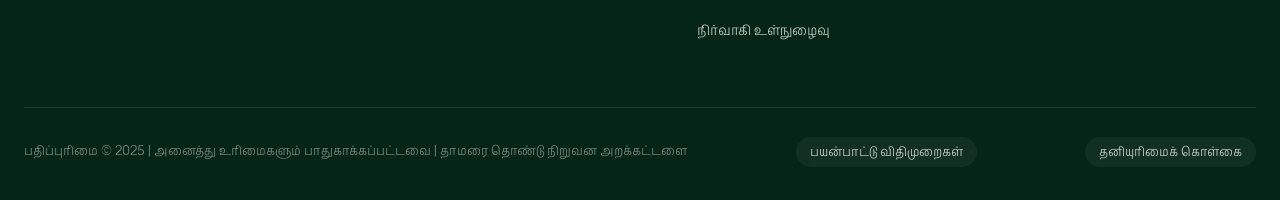
==== commit 14735995: "Fix HTML formatting and update biography content" ====
--- a/index.html
+++ b/index.html
@@ -445,9 +445,11 @@
 
             <p>
               திரு. பிரகதீஸ்வரன் நாகராஜன் அவர்கள் 18 ஆகஸ்ட் 1990 அன்று ஒரு எளிய குடும்பத்தில் பிறந்தார். அவரது தந்தையார் திரு. நாகராஜன் அவர்கள் சைக்கிள் வாடகைக் கடை நடத்தி வந்தார். அவரது முதல் மனைவி திருமதி. பொன்தாய் அவர்கள் ஆவார். அவர்களுக்கு காளிராஜன் மற்றும் வெங்கடேசன் என்ற இரு மகன்கள் பிறந்தனர். பின்னர் திருமதி. பொன்தாய் அவர்கள் மறைந்ததைத் தொடர்ந்து, திரு. நாகராஜன் அவர்கள் திருமதி. சந்திரா அவர்களை இரண்டாவது திருமணம் செய்து கொண்டார். இத்தம்பதியருக்கு மகனாக பிரகதீஸ்வரன் நாகராஜன் அவர்கள் பிறந்தார்.
-குடும்பத்தின் பொருளாதார சூழல் சவால்களால் நிறைந்திருந்தபோதிலும், கல்வியின் முக்கியத்துவத்தை உணர்ந்து தனது பள்ளிக் கல்வியை பன்னிரண்டாம் வகுப்பு வரை சிறப்பாக முடித்தார். பின்னர் பொறியியல் கல்வியைத் தொடர்ந்து அதனை வெற்றிகரமாக நிறைவு செய்தார்.
+            </p>
+            <p>குடும்பத்தின் பொருளாதார சூழல் சவால்களால் நிறைந்திருந்தபோதிலும், கல்வியின் முக்கியத்துவத்தை உணர்ந்து தனது பள்ளிக் கல்வியை பன்னிரண்டாம் வகுப்பு வரை சிறப்பாக முடித்தார். பின்னர் பொறியியல் கல்வியைத் தொடர்ந்து அதனை வெற்றிகரமாக நிறைவு செய்தார்.
 சிறுவயதிலிருந்தே வாழ்க்கையின் பல்வேறு சிரமங்களையும் சமூகத்தின் உண்மையான நிலைகளையும் நேரடியாக அனுபவித்த அவர், விடாமுயற்சி, தன்னம்பிக்கை மற்றும் மனிதநேயப் பண்புகளுடன் வளர்ந்தார். குடும்பச் சூழலில் ஏற்பட்ட சொத்து மற்றும் வாரிசுரிமை தொடர்பான பிரச்சினைகள் காரணமாக, தனது தந்தையின் சொத்துகளில் எந்தப் பங்கும் பெறாமல் வாழ வேண்டிய நிலை ஏற்பட்டது. மேலும், குடும்பத்தில் தனிமைப்படுத்தப்பட்ட மற்றும் புறக்கணிக்கப்பட்ட சூழல்களையும் அவர் எதிர்கொண்டார். இத்தகைய சவால்கள் அவரது மன உறுதியை மேலும் வலுப்படுத்தி, தன்னம்பிக்கையுடன் முன்னேறுவதற்கான ஊக்கமாக அமைந்தன.
-பொருளாதாரக் கட்டுப்பாடுகள் மற்றும் வாழ்க்கைப் போராட்டங்களைத் தாண்டி, தனது உழைப்பு மற்றும் திறமையின் மூலம் முன்னேற்றப் பாதையில் பயணித்தார். பொறியியல் பட்டப்படிப்பை முடித்த பின்னர் பல்வேறு நிறுவனங்களில் பணியாற்றி தொழில்முறை அனுபவத்தையும் வாழ்க்கை முன்னேற்றத்தையும் பெற்றார்.
+பொருளாதாரக் கட்டுப்பாடுகள் மற்றும் வாழ்க்கைப் போராட்டங்களைத் தாண்டி, தனது உழைப்பு மற்றும் திறமையின் மூலம் முன்னேற்றப் பாதையில் பயணித்தார்.</p>
+            <p>பொறியியல் பட்டப்படிப்பை முடித்த பின்னர் பல்வேறு நிறுவனங்களில் பணியாற்றி தொழில்முறை அனுபவத்தையும் வாழ்க்கை முன்னேற்றத்தையும் பெற்றார்.
 சமூகத்தில் வாழும் ஏழை, எளிய மற்றும் ஆதரவற்ற மக்களின் துயரங்களையும் தேவைகளையும் நெருக்கமாக உணர்ந்ததன் விளைவாக, சமூக நலப் பணிகளில் தன்னை அர்ப்பணிக்க வேண்டும் என்ற உயரிய எண்ணம் அவருள் உருவானது. அந்த உயரிய நோக்கத்தின் வெளிப்பாடாக, மனிதநேயம், சமூகப் பொறுப்புணர்வு மற்றும் பொதுநலச் சேவை ஆகியவற்றை அடிப்படைக் கொள்கைகளாகக் கொண்டு தாமரை தொண்டு நிறுவன அறக்கட்டளையை நிறுவினார்.
 இன்று அந்த அறக்கட்டளையின் மூலம் சமூகத்தால் புறக்கணிக்கப்பட்ட ஏழைகள், நோயாளிகள், மாற்றுத்திறனாளிகள் மற்றும் ஆதரவற்ற மக்களின் முன்னேற்றத்திற்காக பல்வேறு நலத்திட்டப் பணிகளை மேற்கொண்டு வருகிறார். அவரது வாழ்க்கைப் பயணம், விடாமுயற்சி, கடின உழைப்பு மற்றும் சமூக சேவையின் சிறந்த முன்னுதாரணமாக திகழ்கிறது.
             </p>
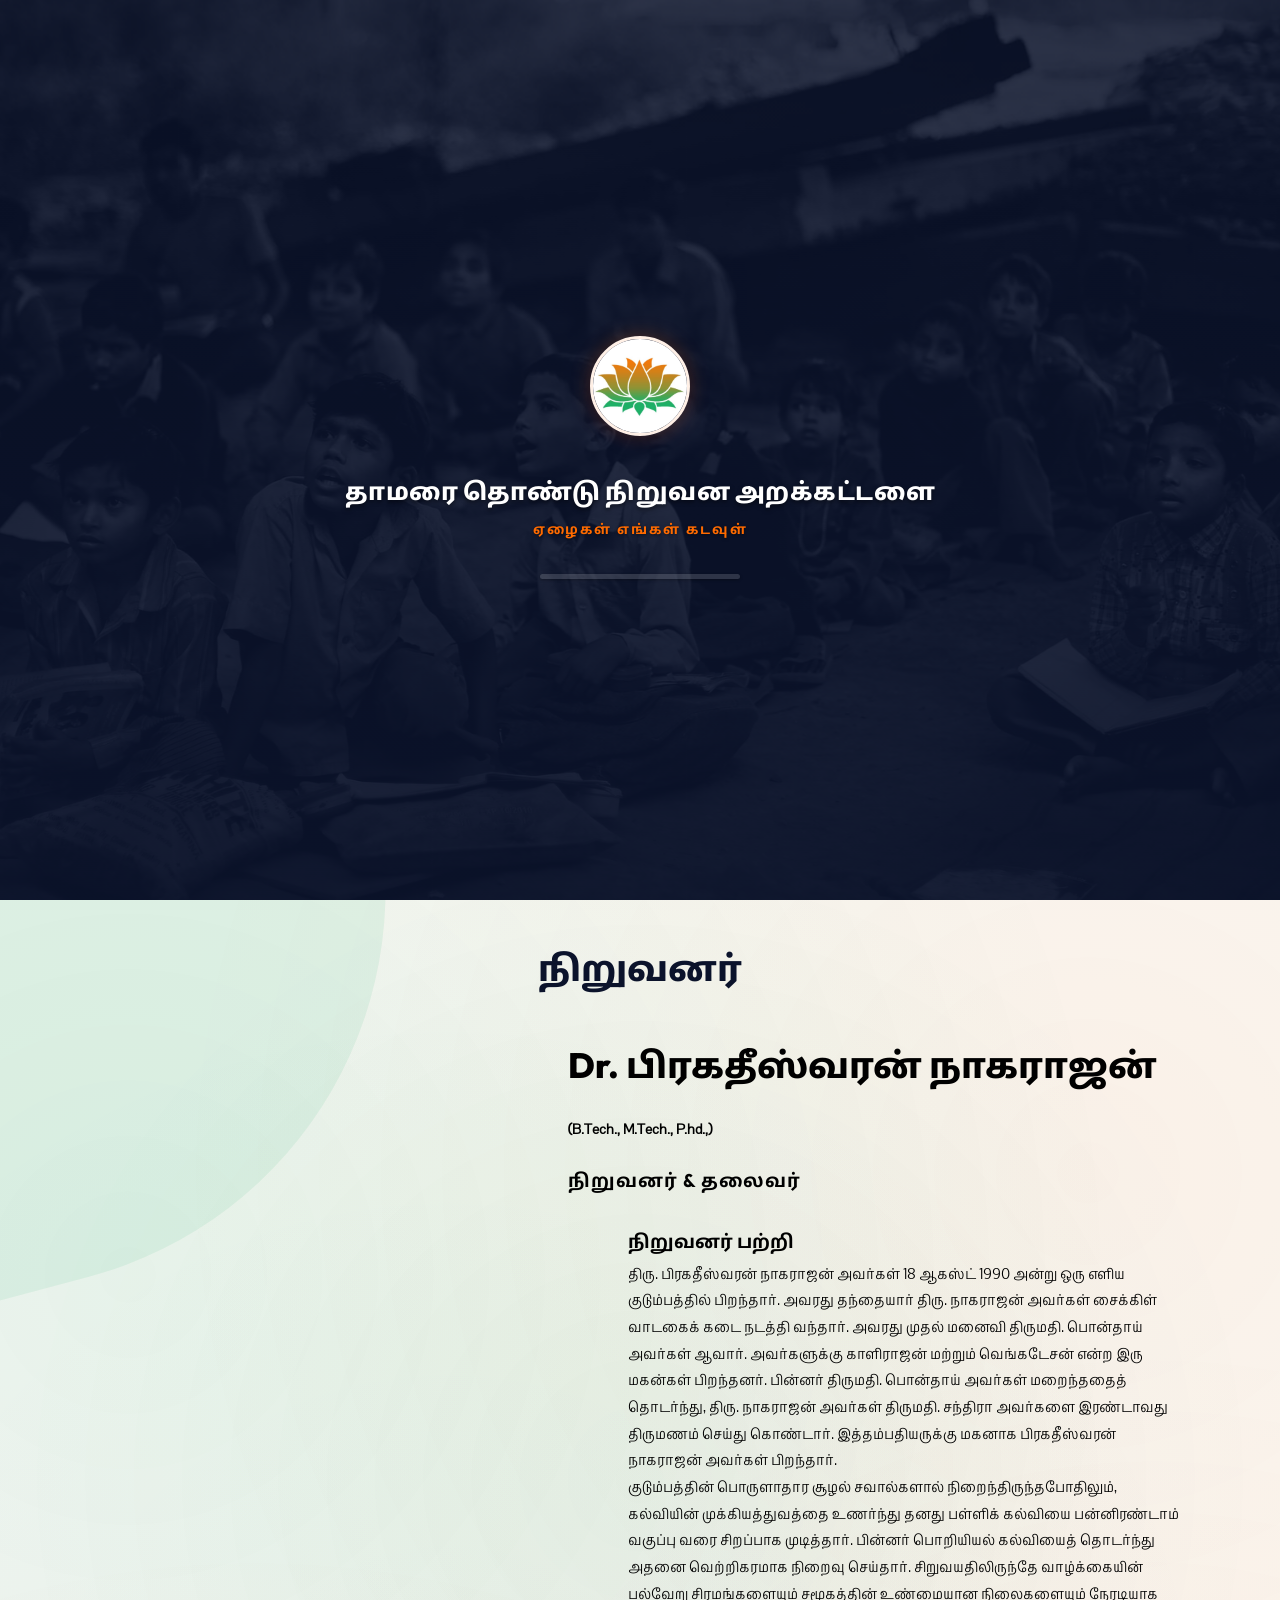
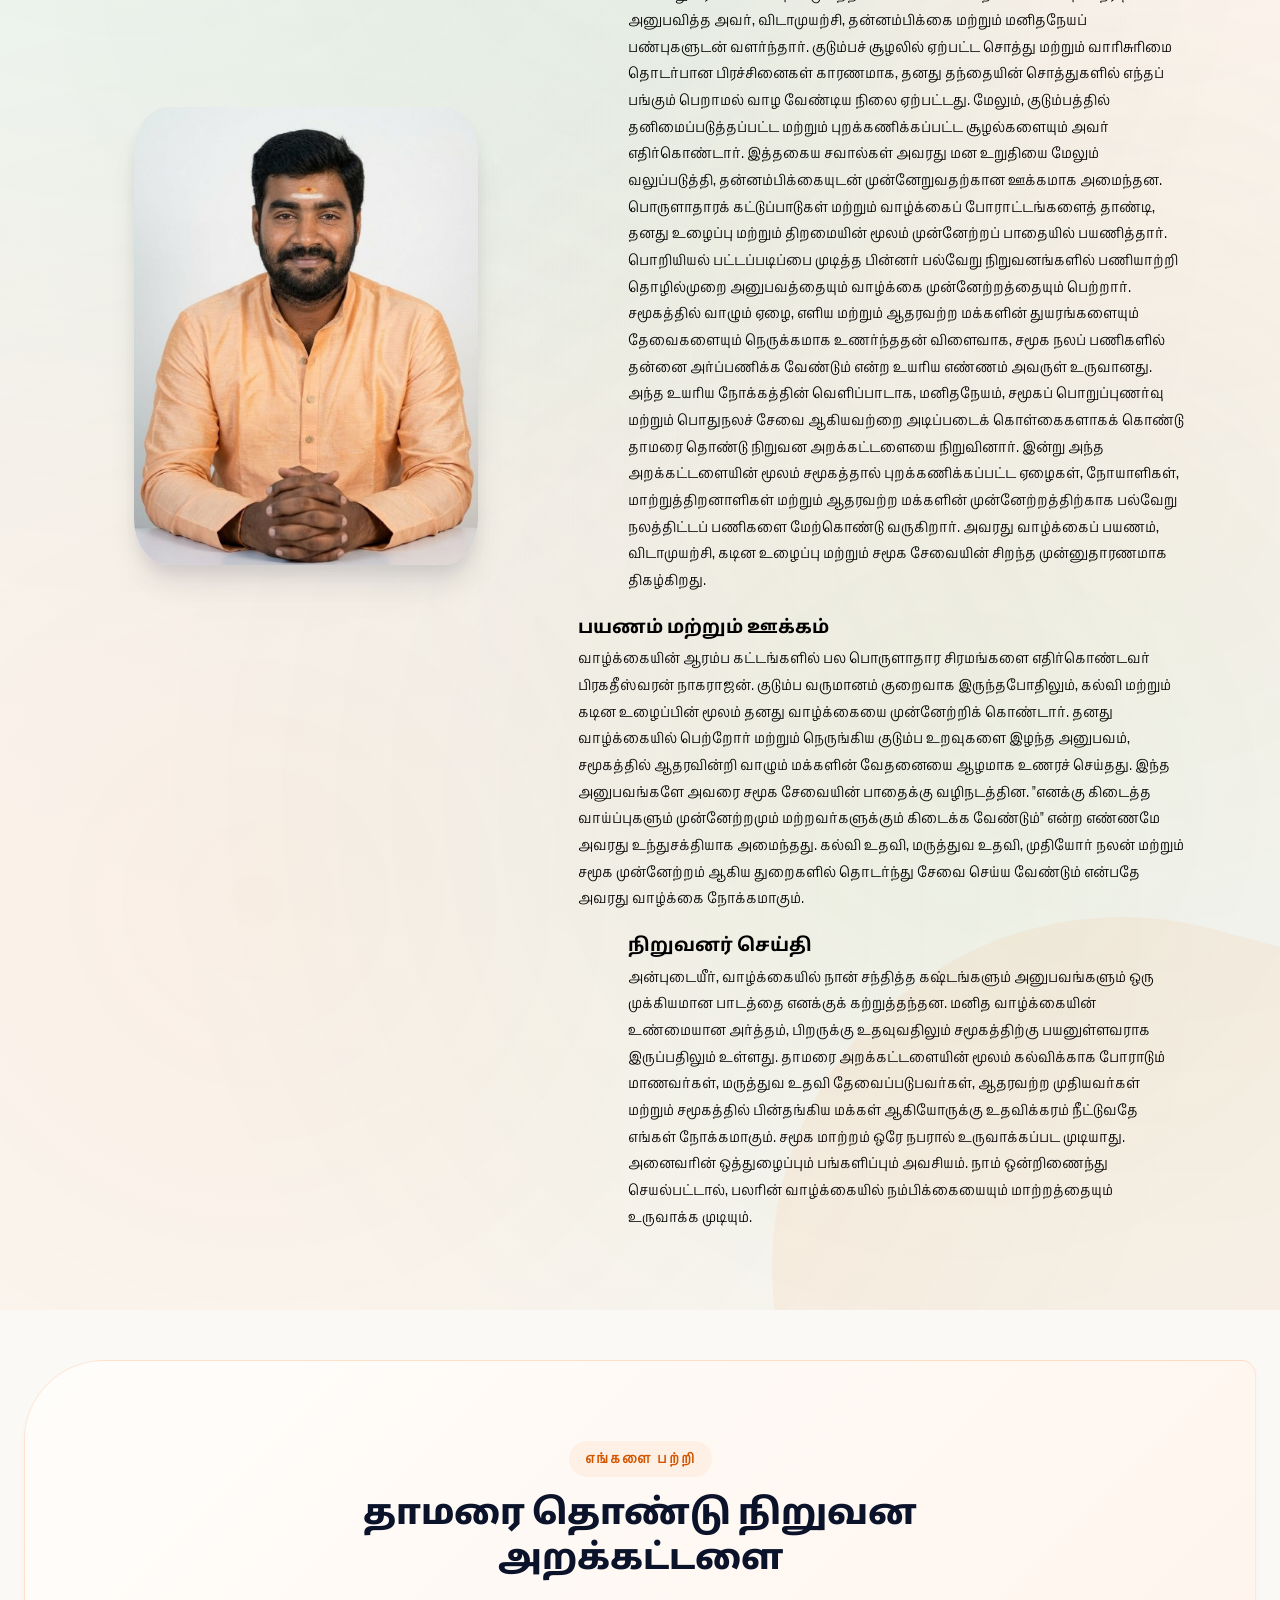
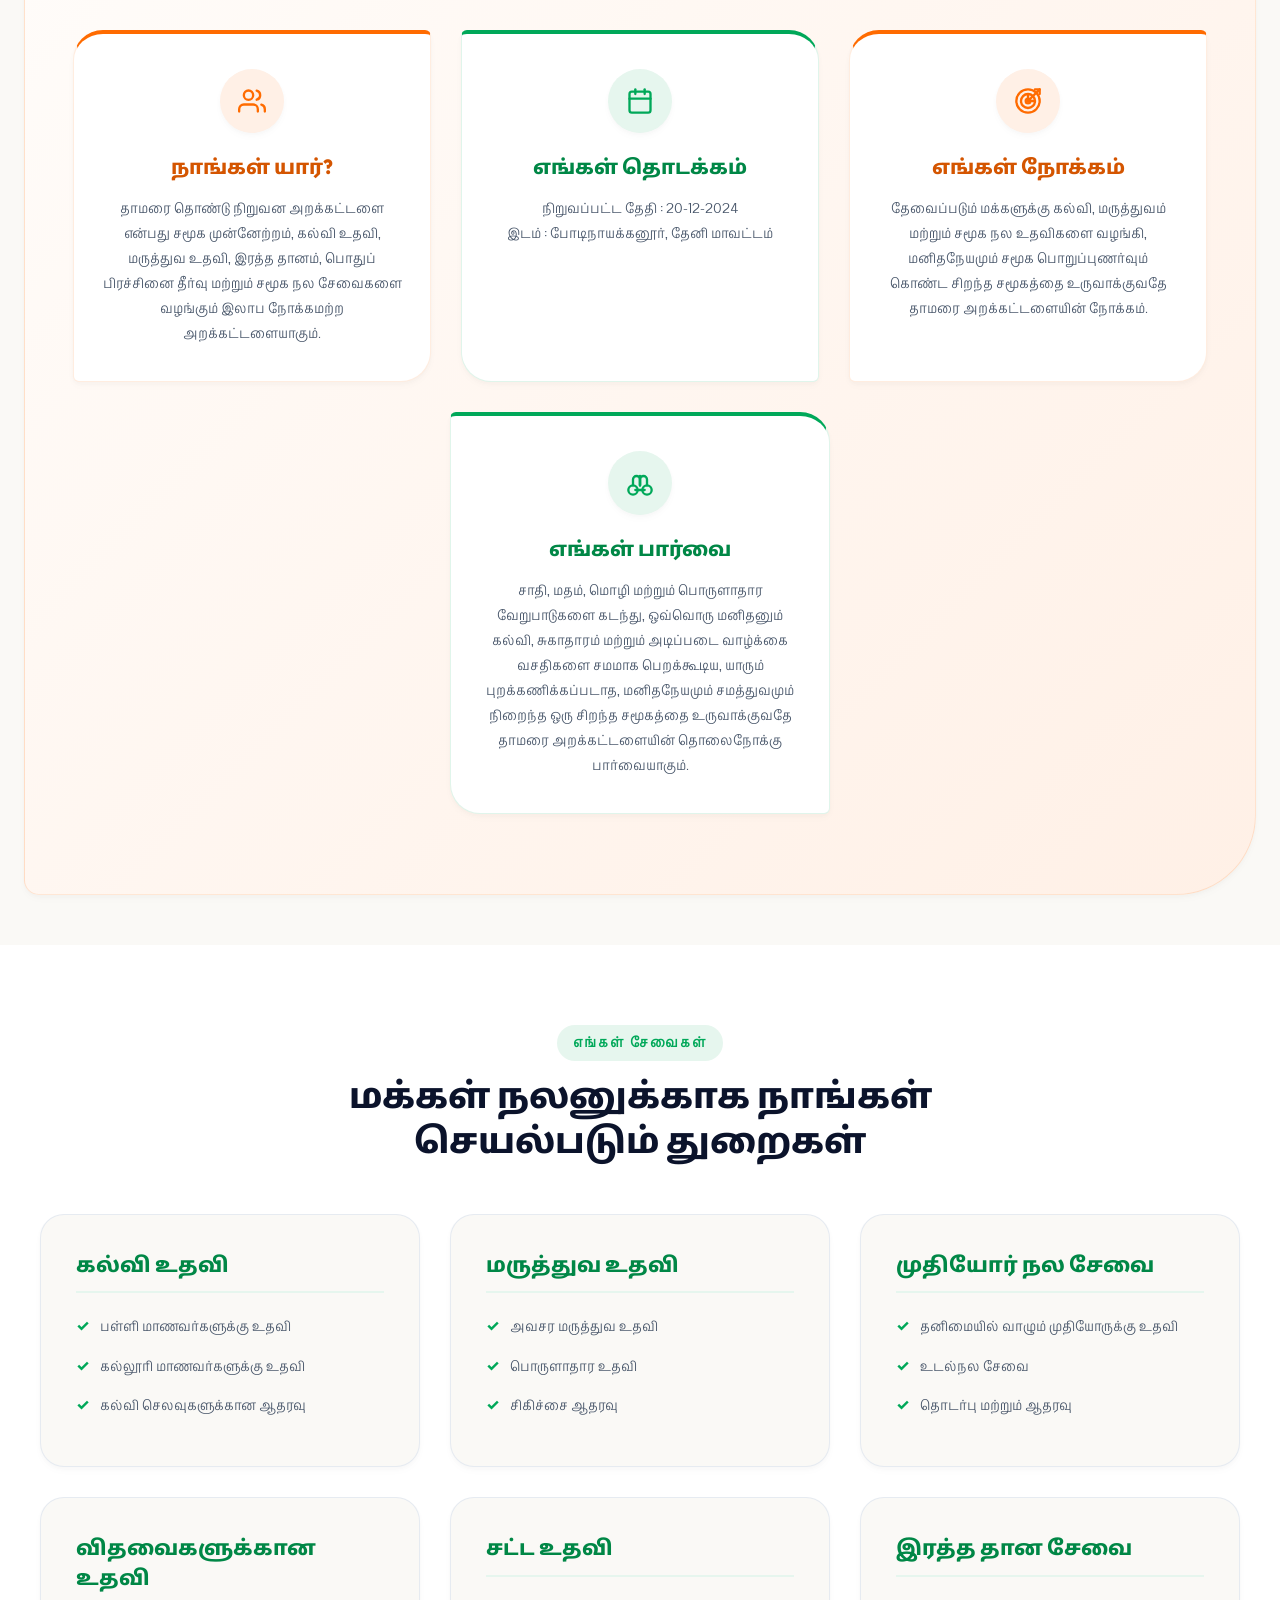
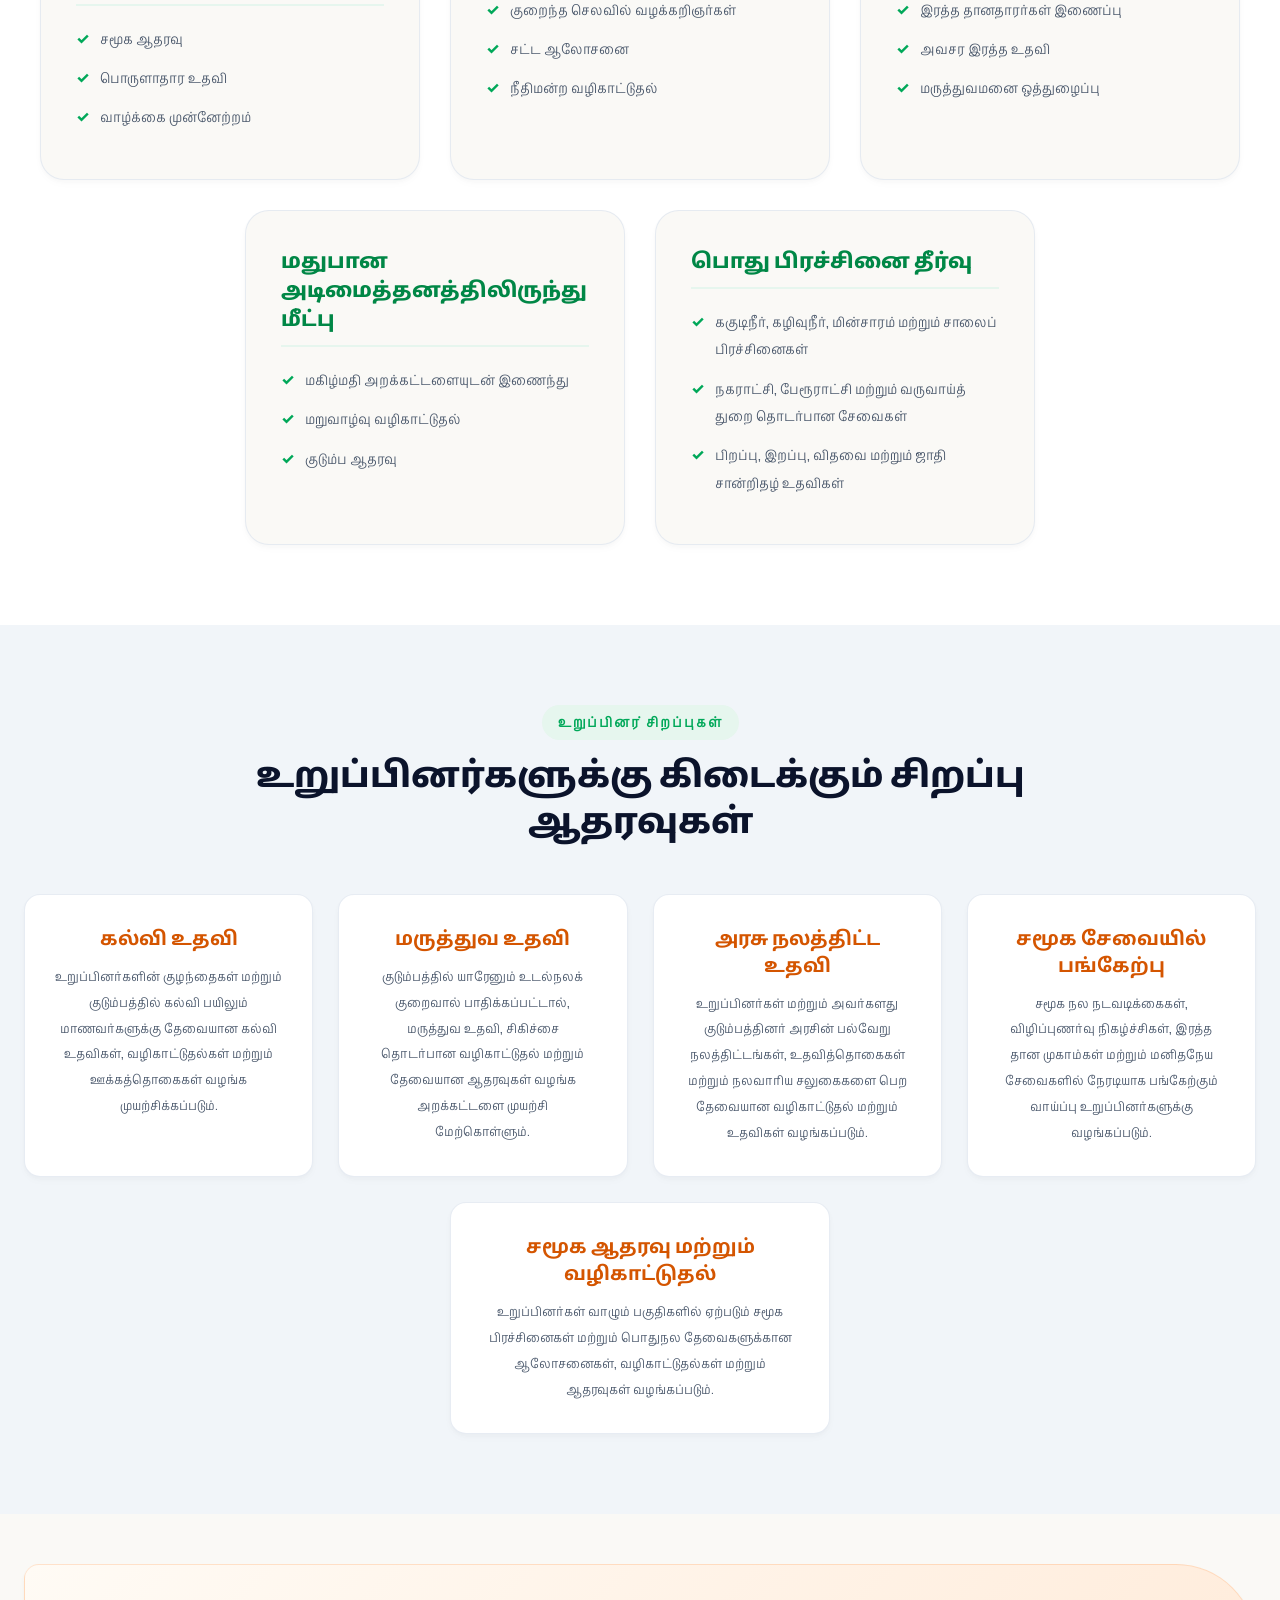
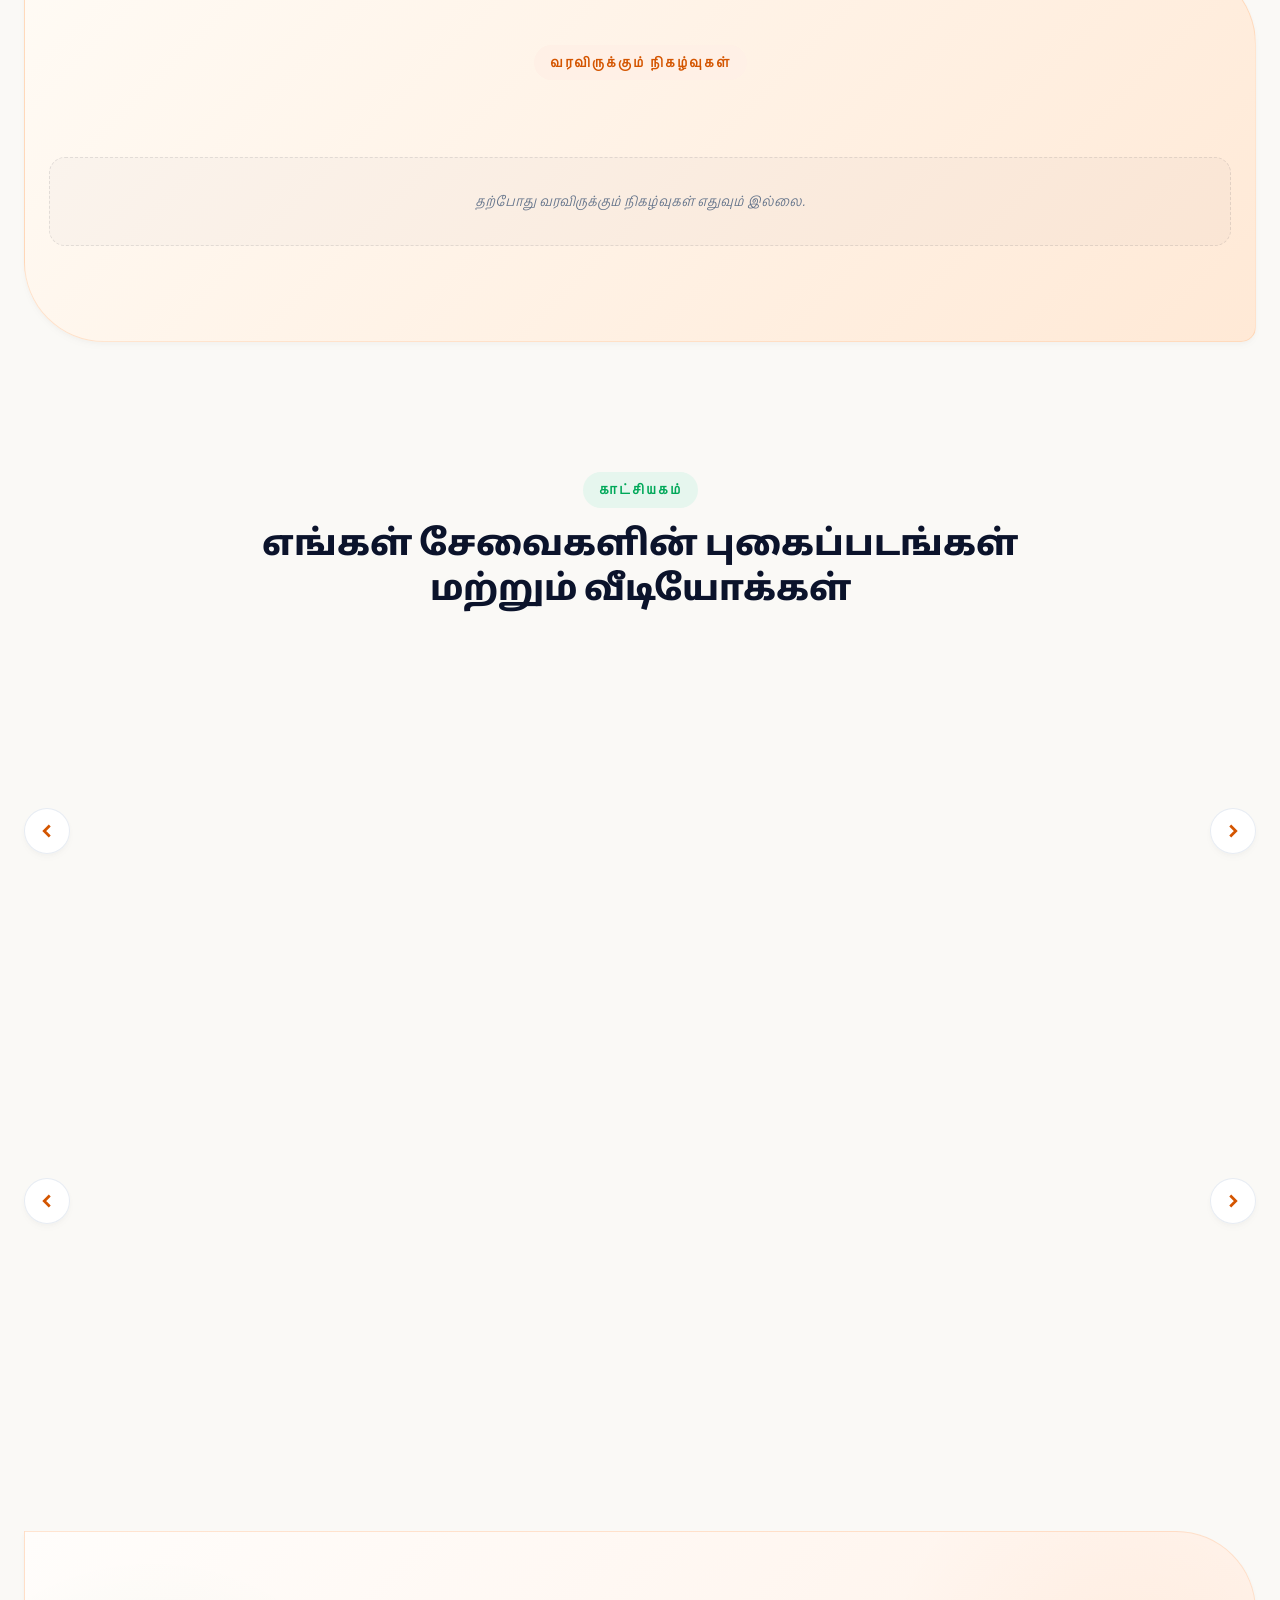
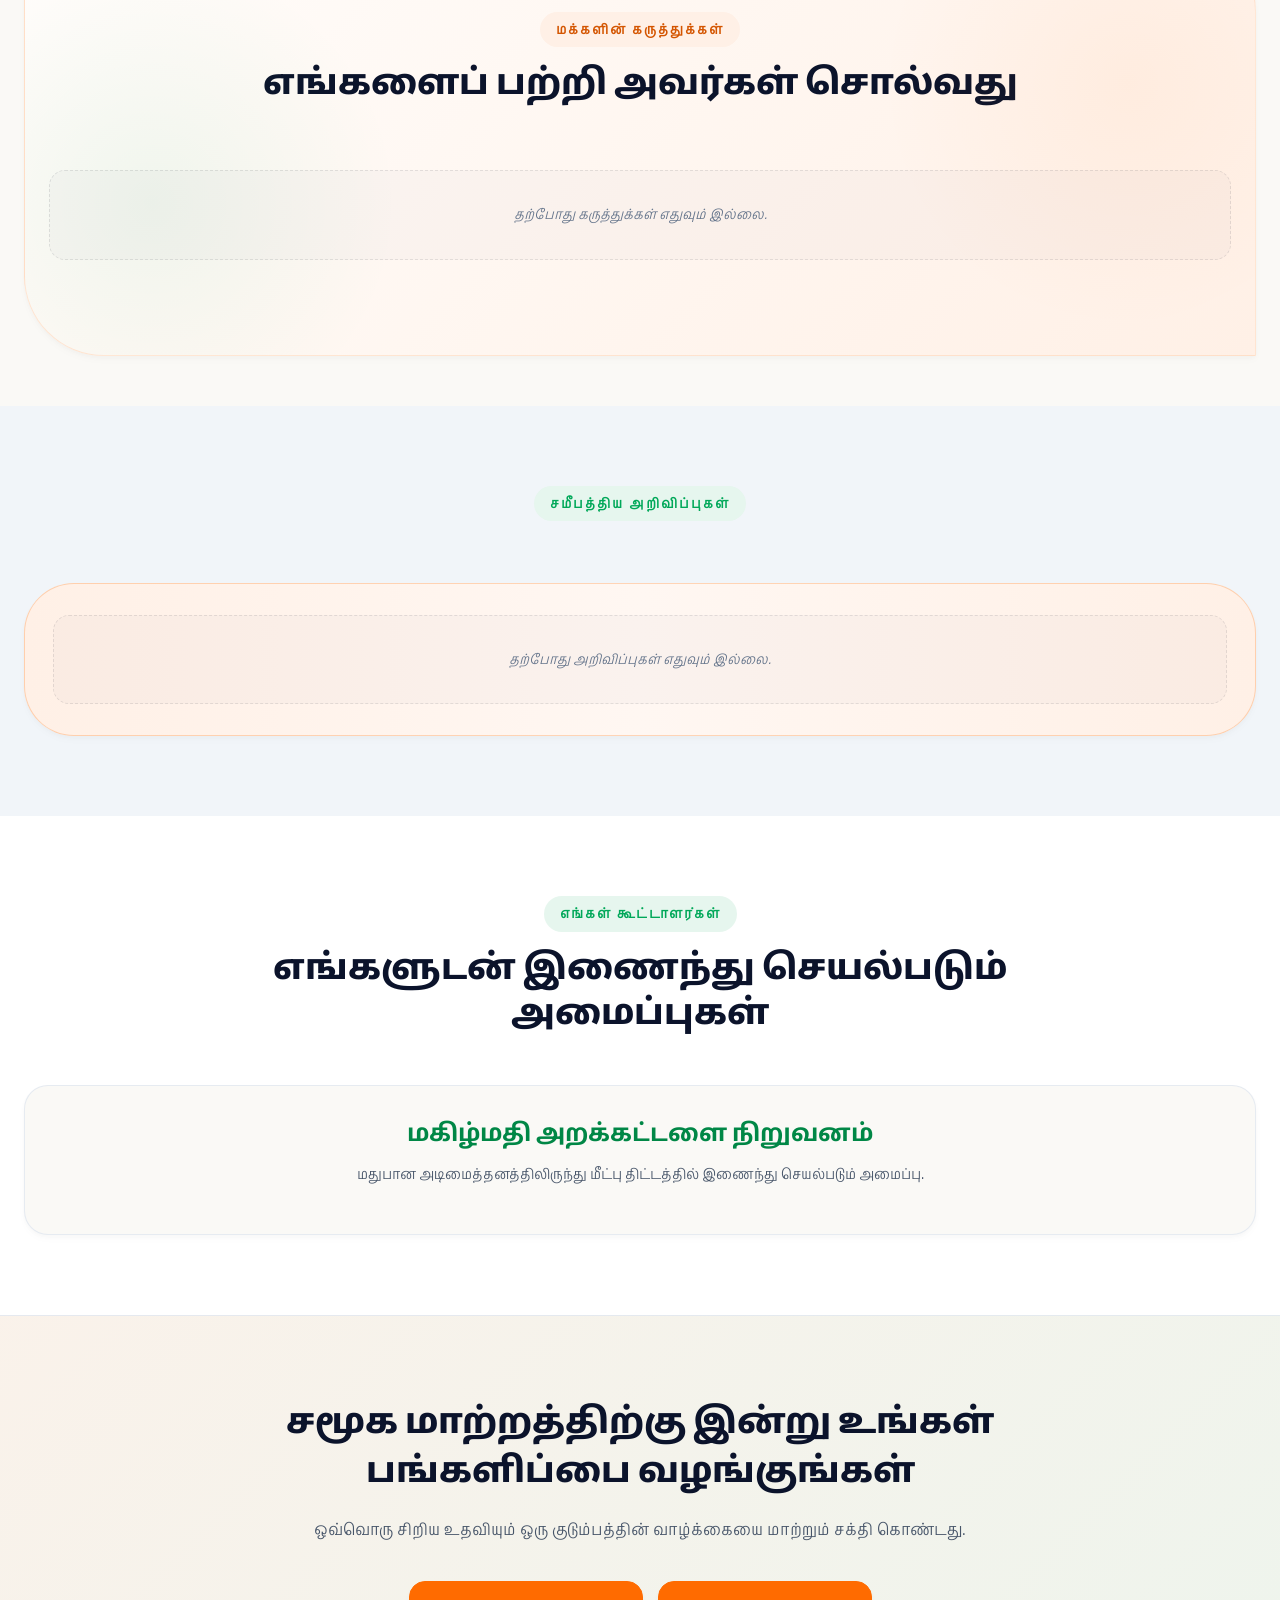
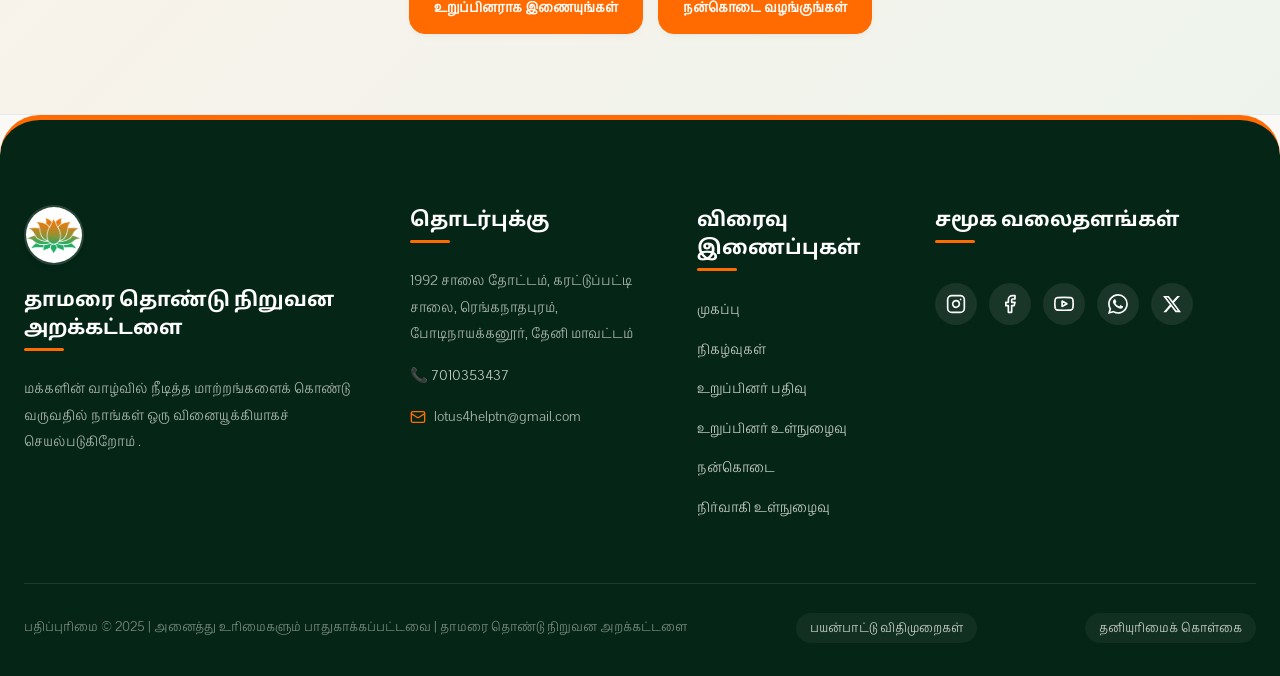
==== commit 9721ddf7: "Modify service items and comment out sections Updated service list and commented out sections in HTM" ====
--- a/index.html
+++ b/index.html
@@ -723,11 +723,11 @@
           <h3>பொது பிரச்சினை தீர்வு</h3>
 
           <ul>
-            <li>தண்ணீர் பிரச்சினைகள்</li>
-
-            <li>மின்சார பிரச்சினைகள்</li>
-
-            <li>சாலை மற்றும் பொதுநல பிரச்சினைகள்</li>
+            <li>ககுடிநீர், கழிவுநீர், மின்சாரம் மற்றும் சாலைப் பிரச்சினைகள்</li>
+
+            <li>நகராட்சி, பேரூராட்சி மற்றும் வருவாய்த் துறை தொடர்பான சேவைகள்</li>
+
+            <li>பிறப்பு, இறப்பு, விதவை மற்றும் ஜாதி சான்றிதழ் உதவிகள்</li>
           </ul>
         </div>
       </div>
@@ -819,7 +819,7 @@
 
     <!-- ======================================== -->
 
-    <section id="impact" class="impact-section">
+<!--    <section id="impact" class="impact-section">
       <div class="section-title">
         <span>எங்கள் தாக்கம்</span>
 
@@ -851,11 +851,11 @@
           </p>
 
           <button>மேலும் அறிய</button>
-        </div>
+        </div>   -->
 
         <!-- Repeat this block -->
 
-        <div class="impact-card">
+<!--        <div class="impact-card">
           <h3>உதவி கதை 02</h3>
           <p><strong>தேவை:</strong> DATA NEEDED</p>
           <p><strong>வழங்கப்பட்ட உதவி:</strong> DATA NEEDED</p>
@@ -873,7 +873,7 @@
           <button>மேலும் அறிய</button>
         </div>
       </div>
-    </section>
+    </section>  -->
 
     <!-- ======================================== -->
 
@@ -966,7 +966,7 @@
 
     <!-- ======================================== -->
 
-    <section id="recognition">
+<!--    <section id="recognition">
       <div class="section-title">
         <span> அங்கீகாரங்கள் </span>
 
@@ -998,7 +998,7 @@
           <p>DATA NEEDED</p>
         </div>
       </div>
-    </section>
+    </section> -->
 
     <!-- ======================================== -->
 
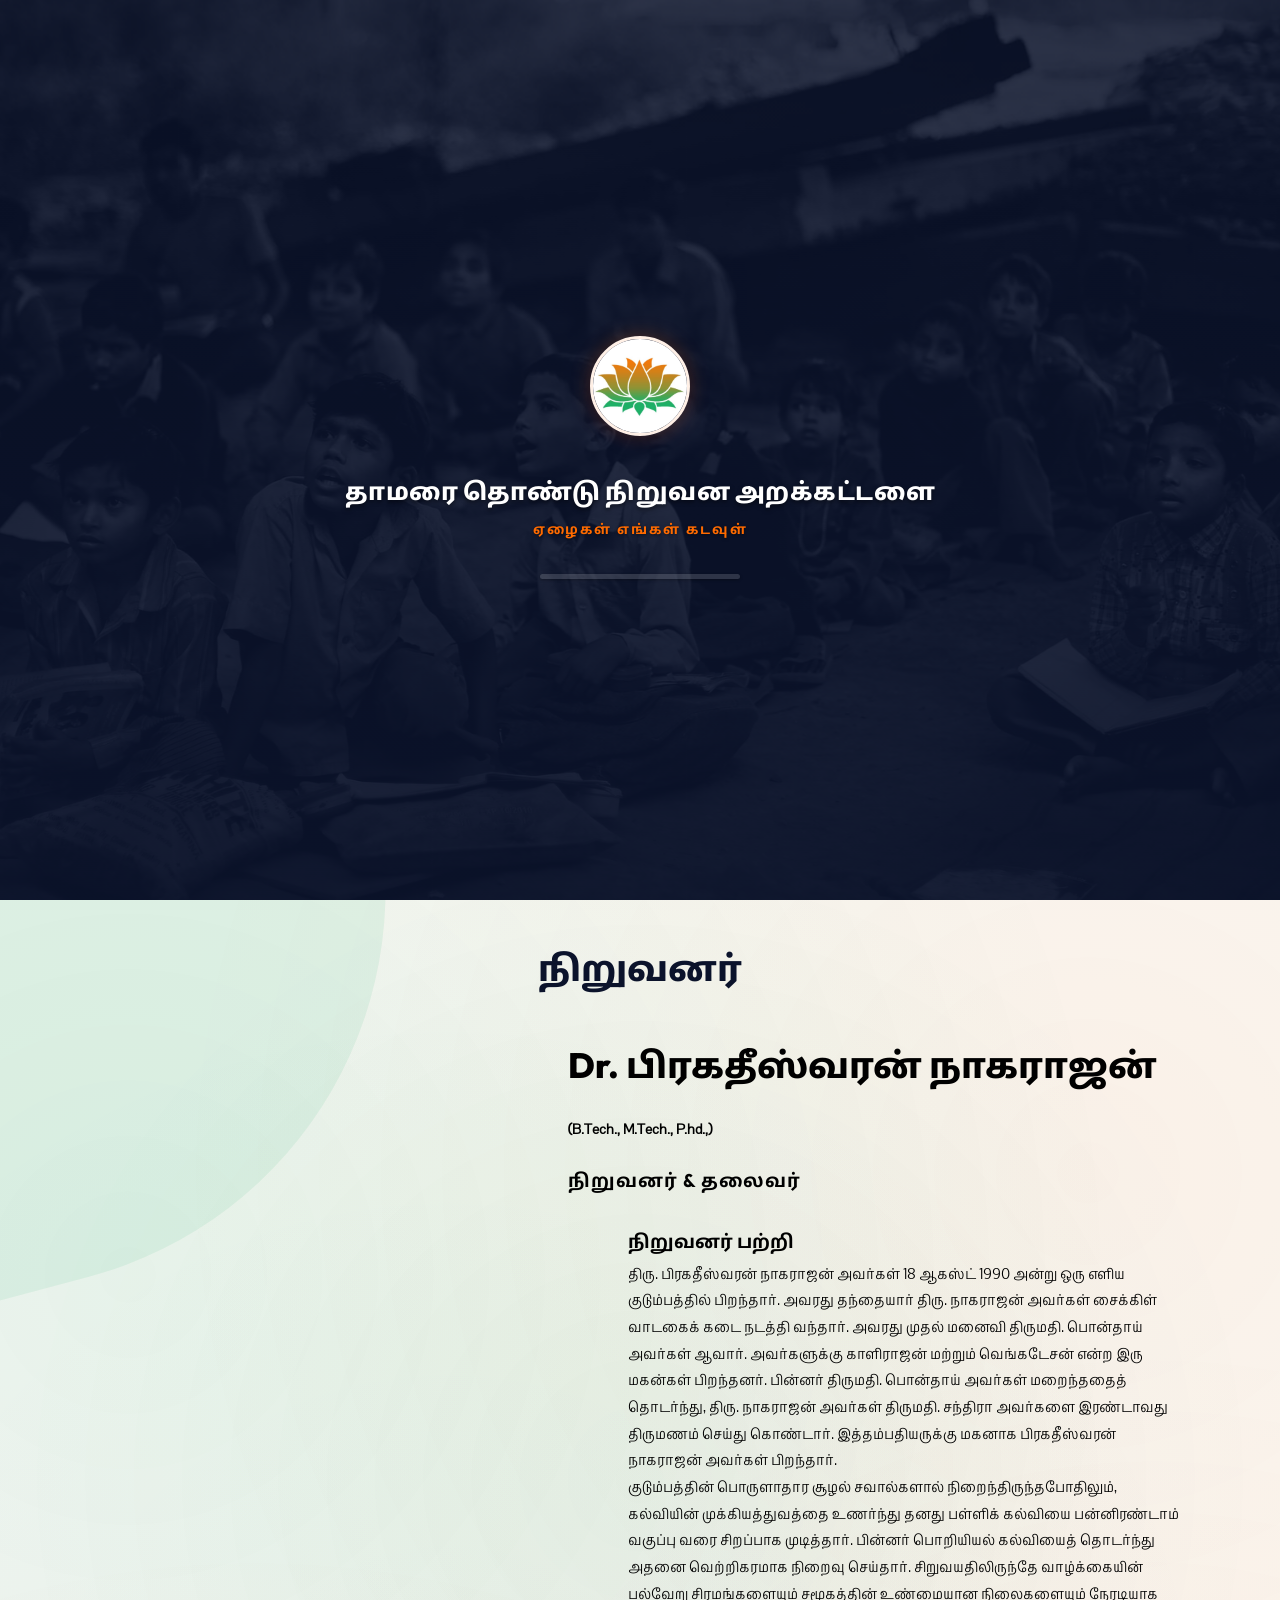
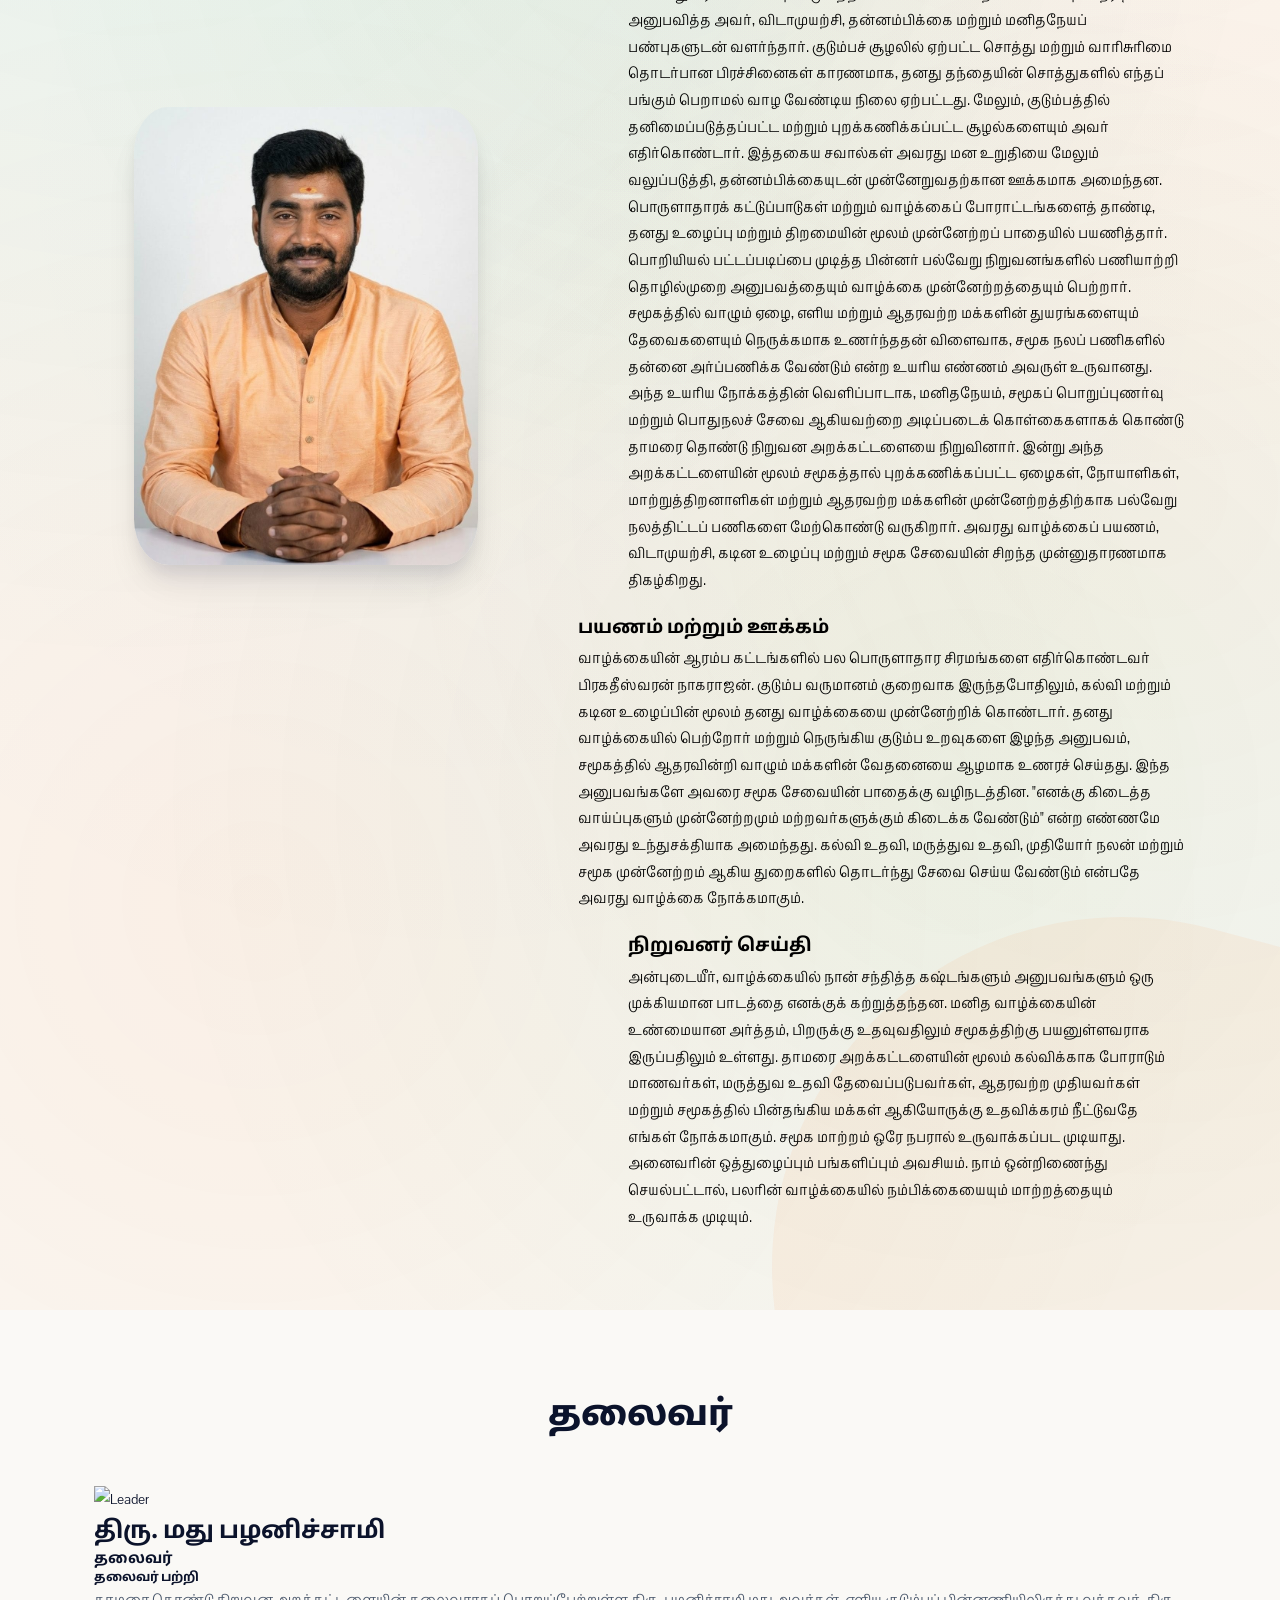
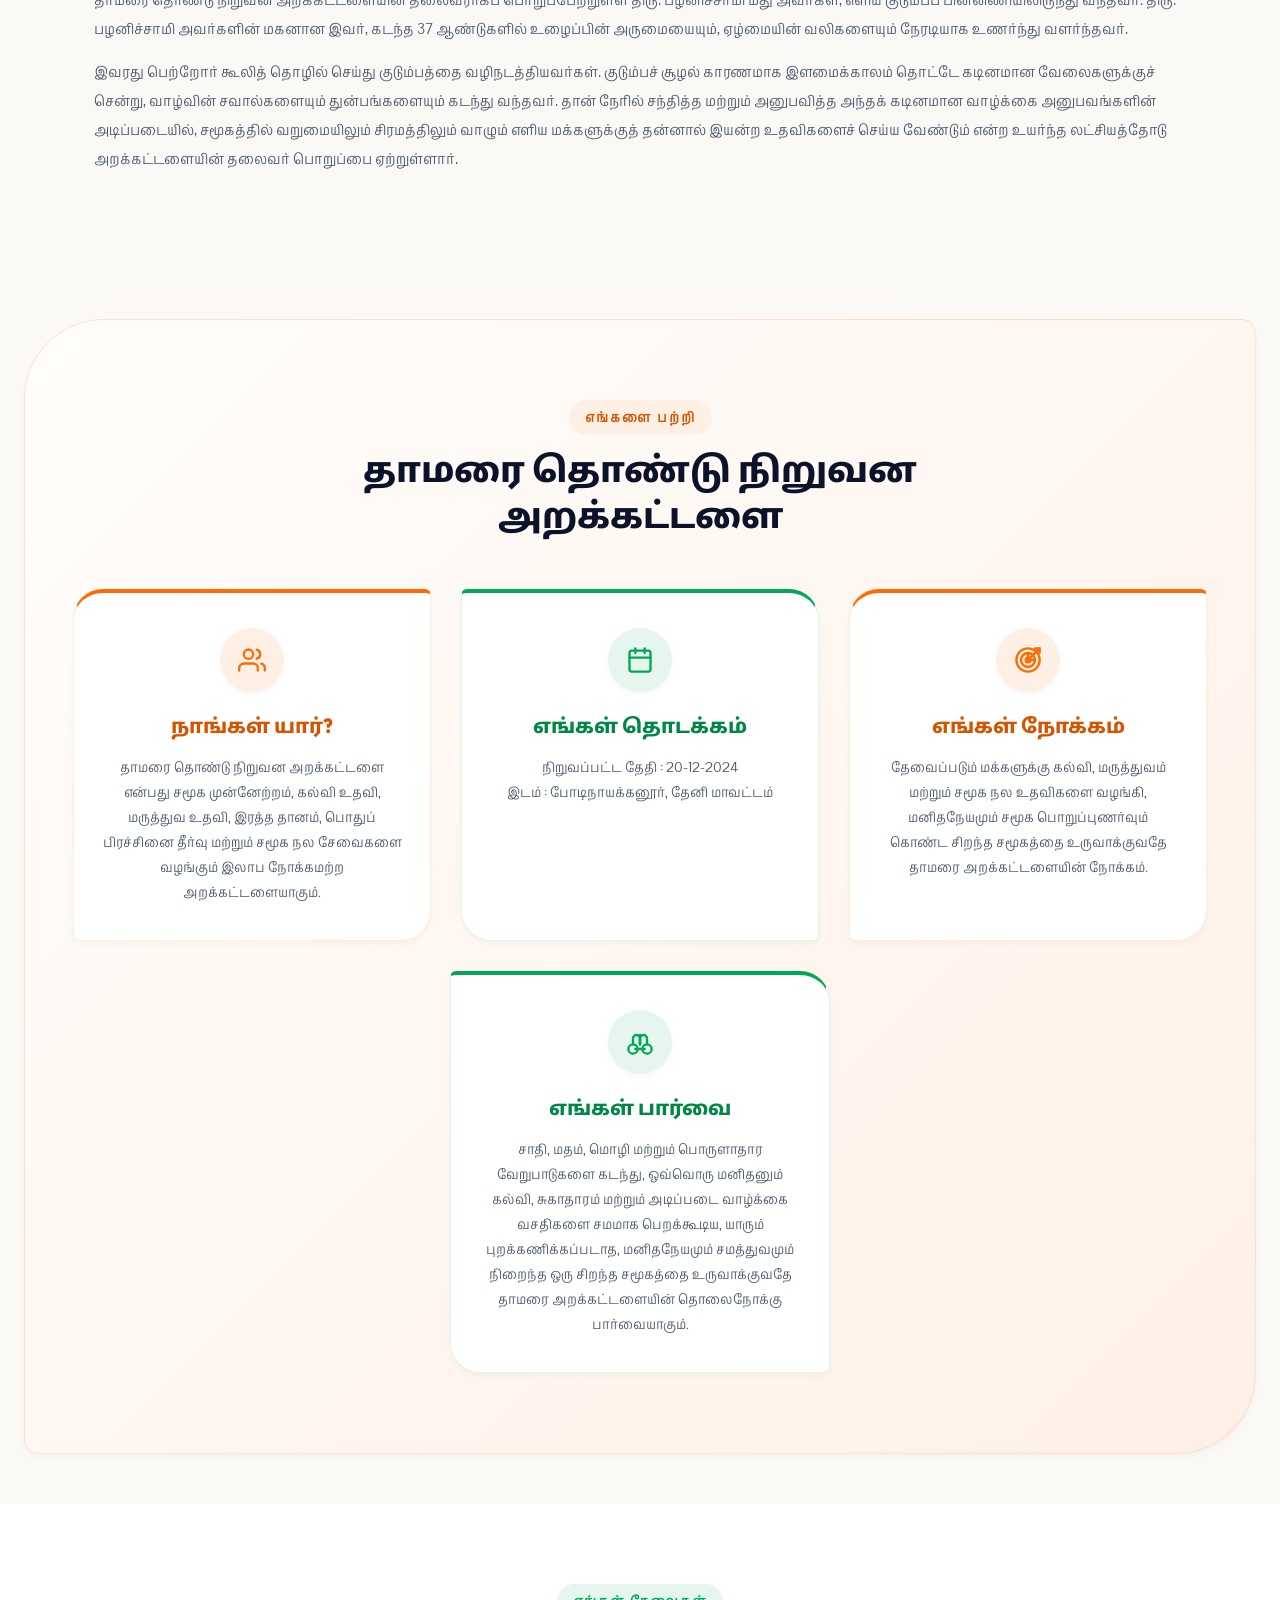
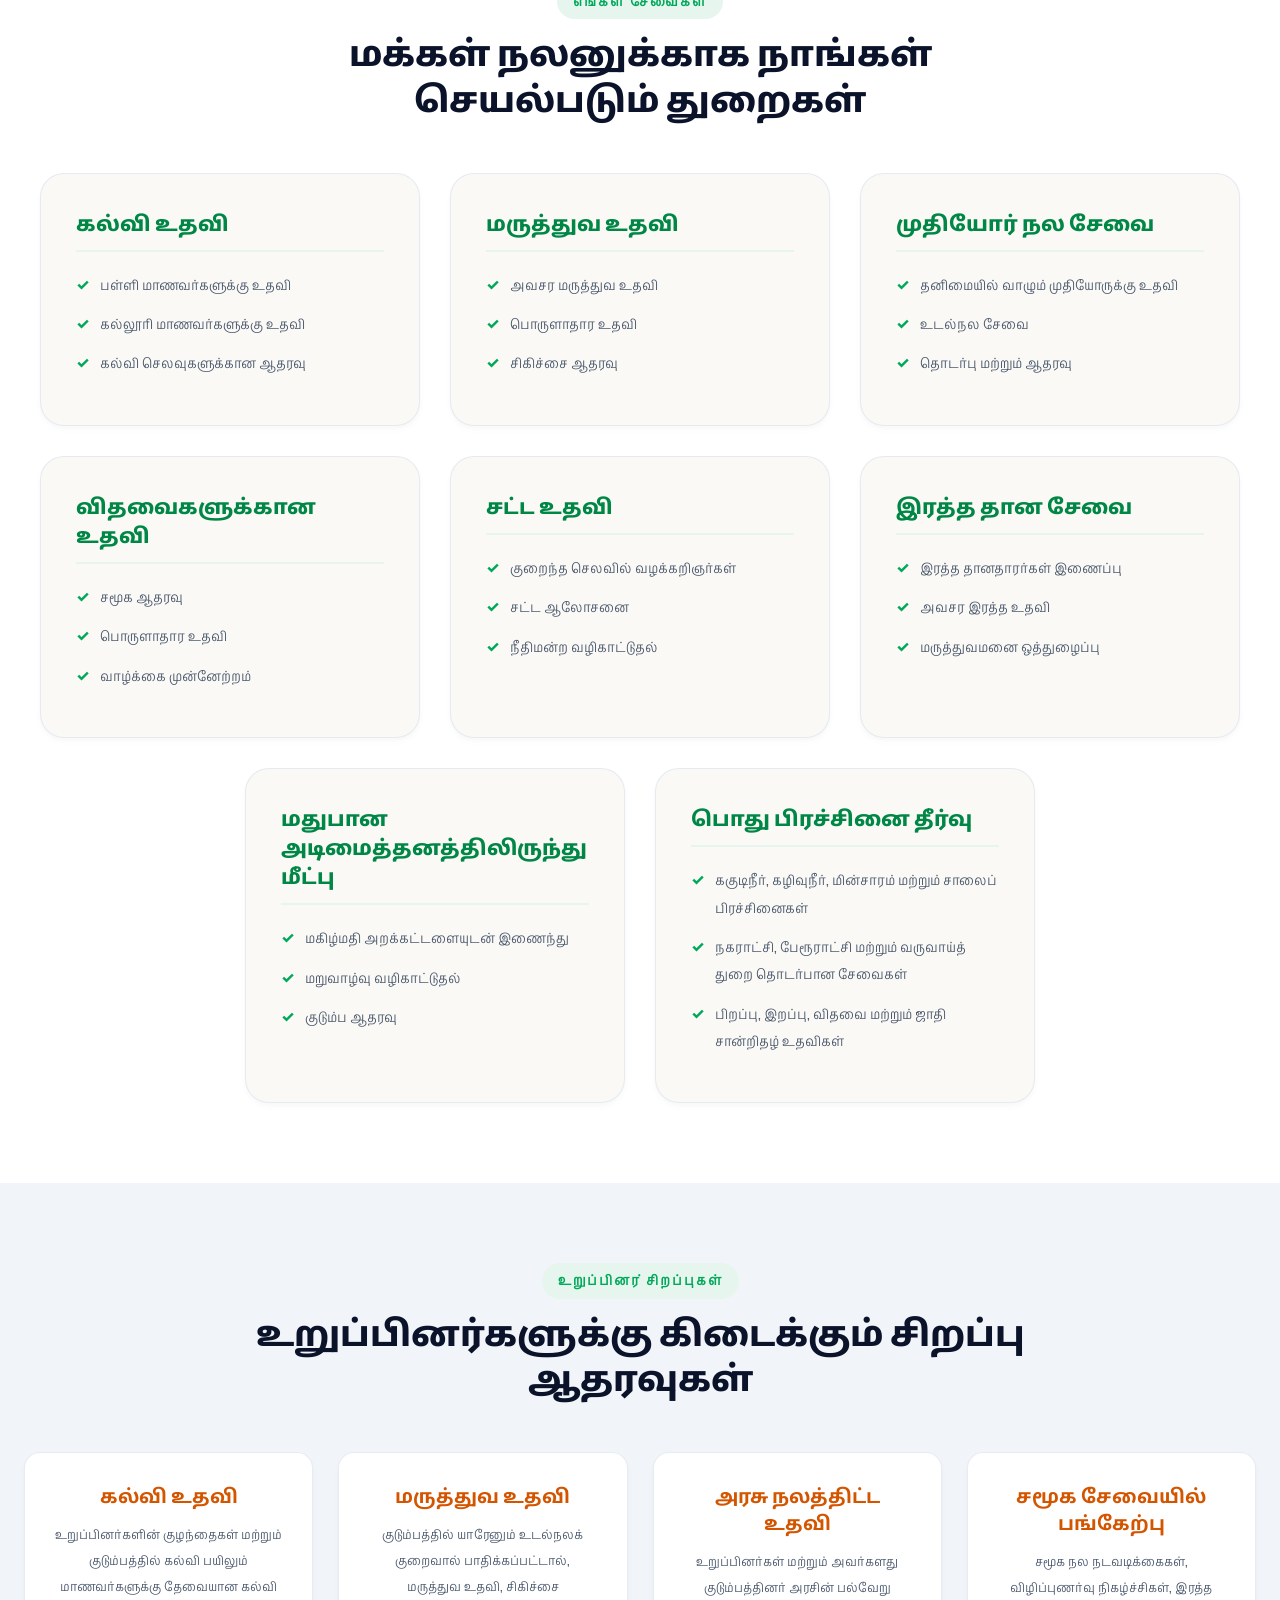
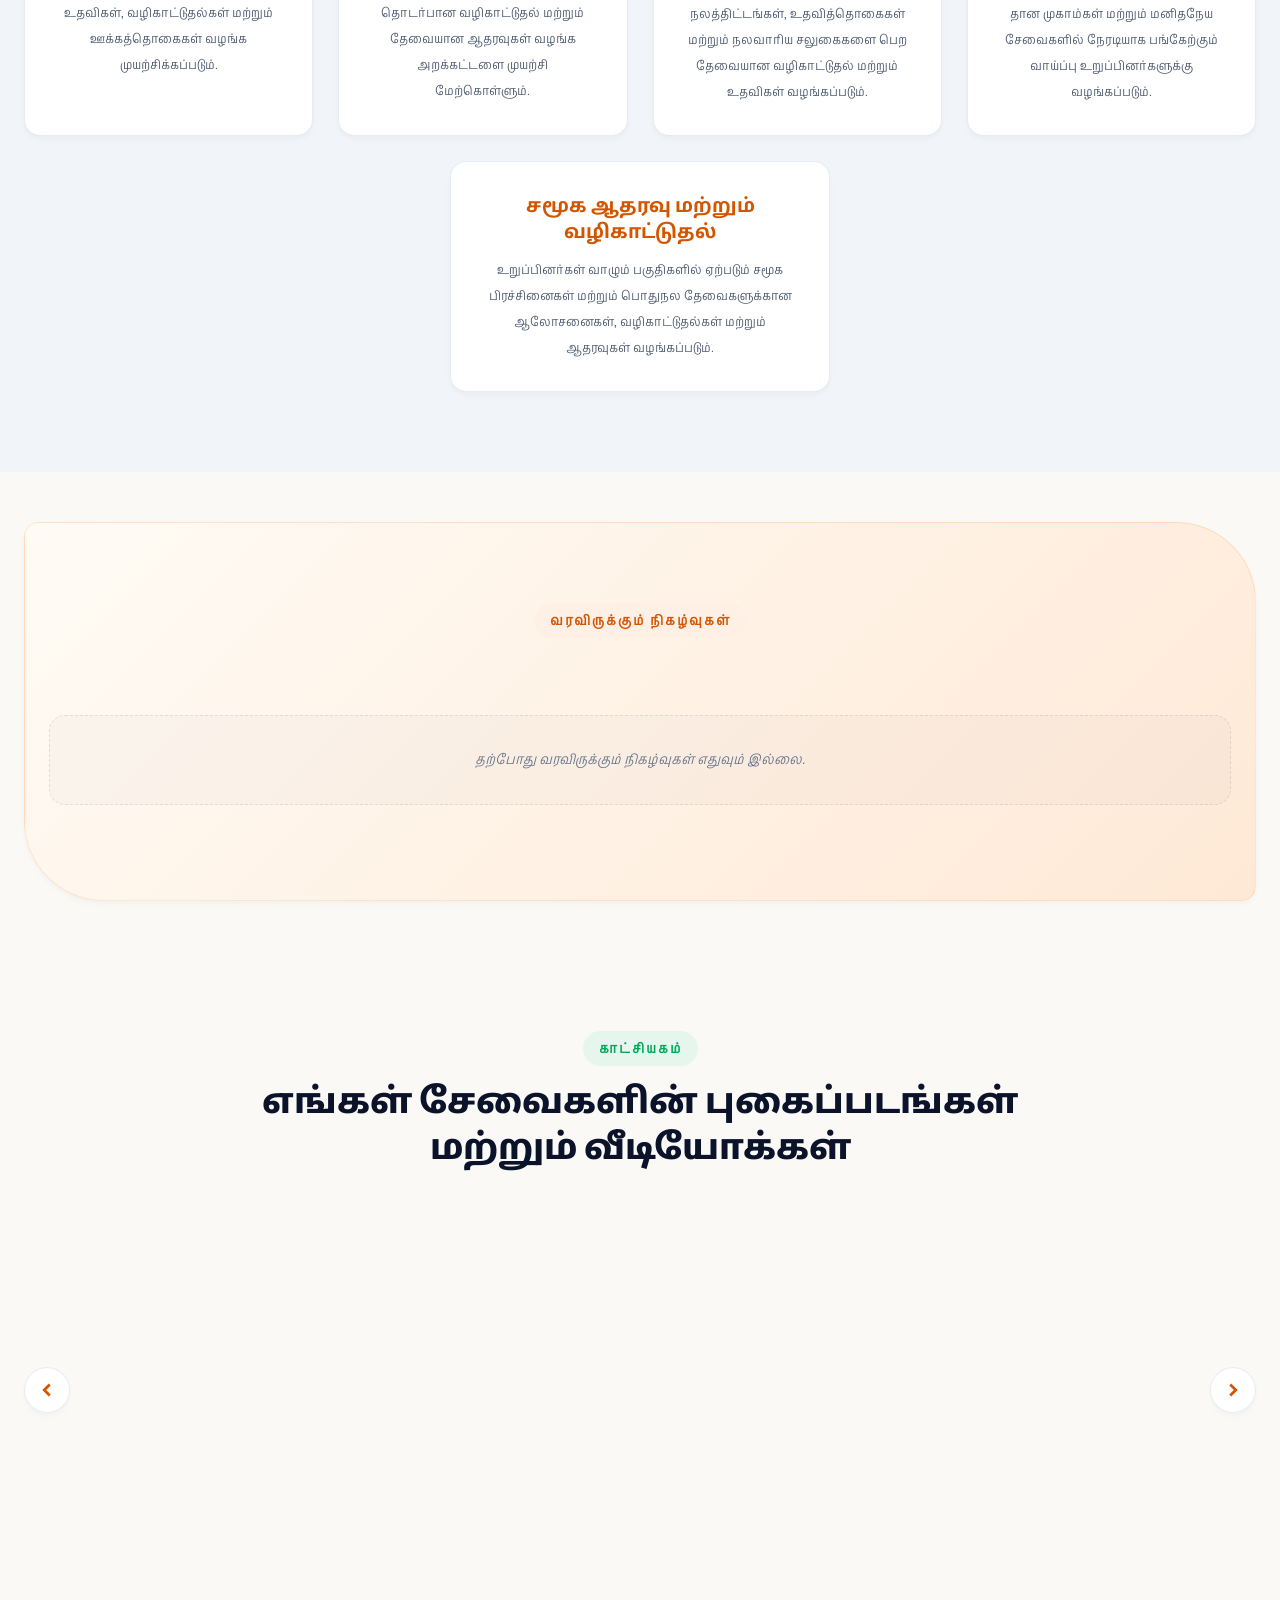
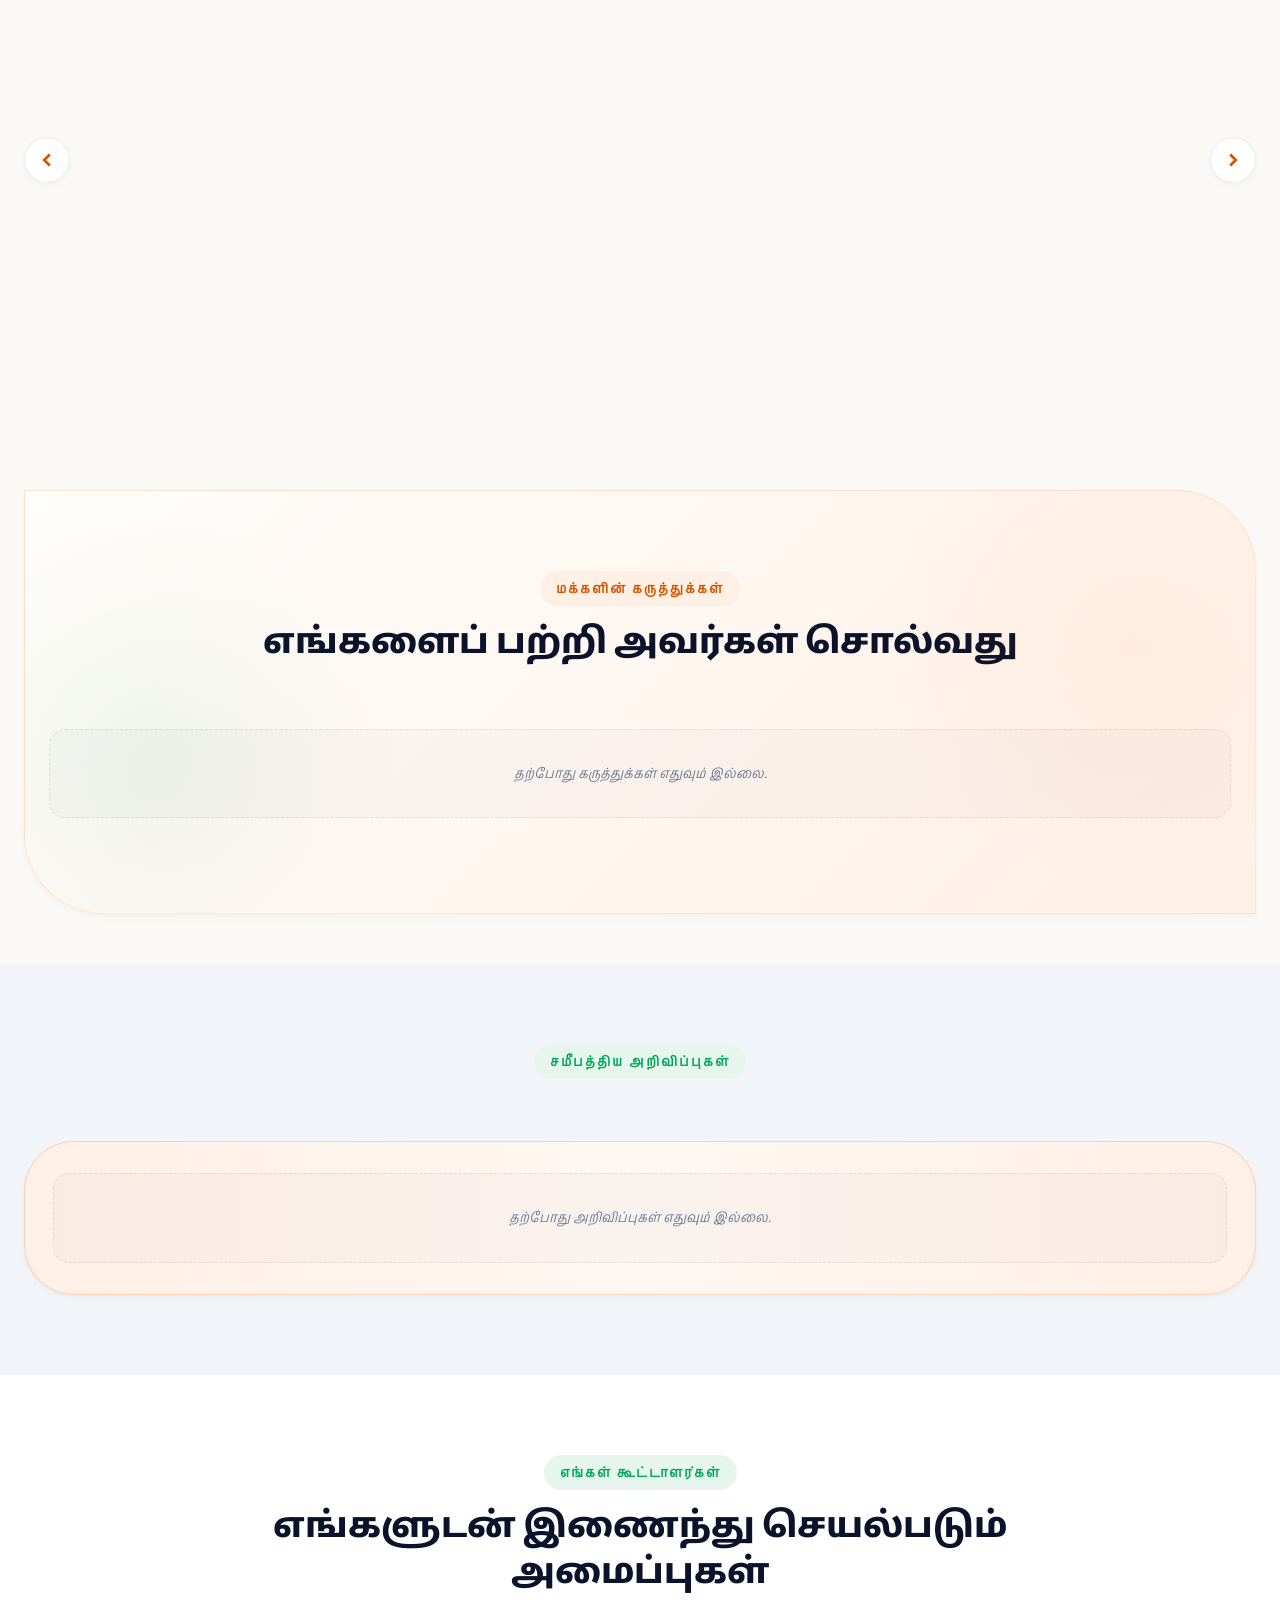
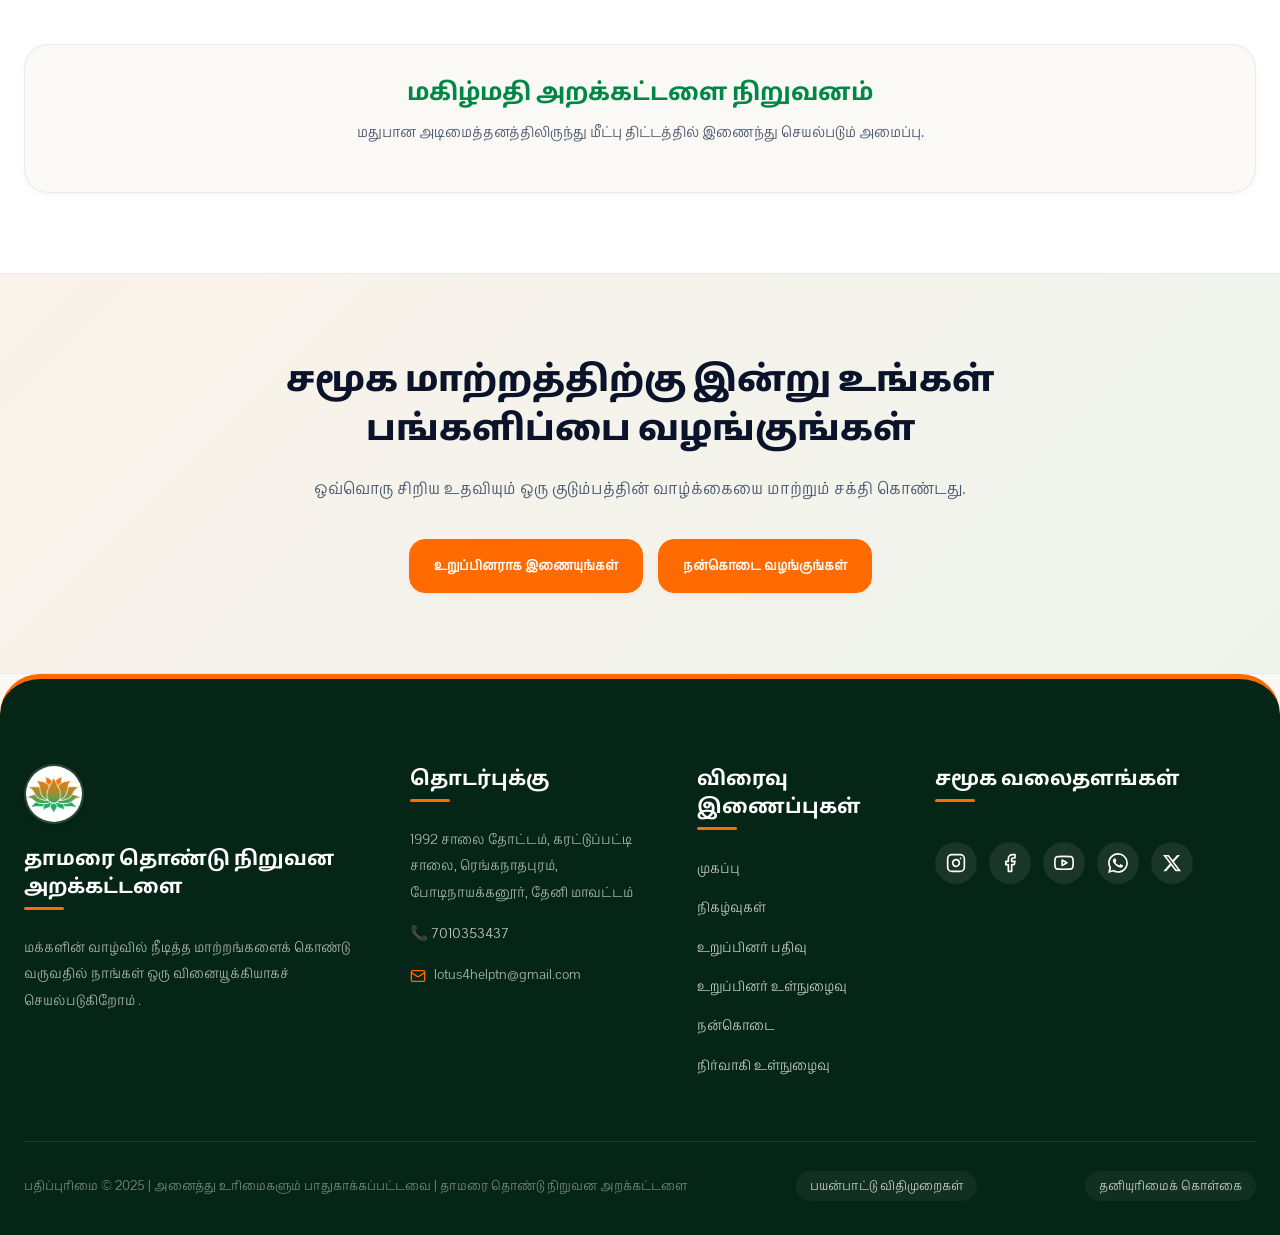
==== commit 78e70651: "Add leader section with details and image" ====
--- a/index.html
+++ b/index.html
@@ -487,6 +487,40 @@
               உருவாக்கப்பட முடியாது. அனைவரின் ஒத்துழைப்பும் பங்களிப்பும்
               அவசியம். நாம் ஒன்றிணைந்து செயல்பட்டால், பலரின் வாழ்க்கையில்
               நம்பிக்கையையும் மாற்றத்தையும் உருவாக்க முடியும்.
+            </p>
+          </div>
+        </div>
+      </div>
+    </section>
+
+    <!-- ======================================== -->
+
+    <!-- LEADER SECTION -->
+
+    <!-- ======================================== -->
+
+    <section id="leader" class="leader-section">
+      <div class="section-title">
+        <h2>தலைவர்</h2>
+      </div>
+
+      <div class="leader container">
+        <div class="leader-image">
+          <img src="images/leader.jpg" alt="Leader" loading="lazy" />
+        </div>
+
+        <div class="leader-details">
+          <h3>திரு. மது பழனிச்சாமி</h3>
+          <h4>தலைவர்</h4>
+
+          <div class="leader-about">
+            <h5>தலைவர் பற்றி</h5>
+
+            <p>
+              தாமரை தொண்டு நிறுவன அறக்கட்டளையின் தலைவராகப் பொறுப்பேற்றுள்ள திரு. பழனிச்சாமி மது அவர்கள், எளிய குடும்பப் பின்னணியிலிருந்து வந்தவர். திரு. பழனிச்சாமி அவர்களின் மகனான இவர், கடந்த 37 ஆண்டுகளில் உழைப்பின் அருமையையும், ஏழ்மையின் வலிகளையும் நேரடியாக உணர்ந்து வளர்ந்தவர்.
+            </p>
+            <p>
+              இவரது பெற்றோர் கூலித் தொழில் செய்து குடும்பத்தை வழிநடத்தியவர்கள். குடும்பச் சூழல் காரணமாக இளமைக்காலம் தொட்டே கடினமான வேலைகளுக்குச் சென்று, வாழ்வின் சவால்களையும் துன்பங்களையும் கடந்து வந்தவர். தான் நேரில் சந்தித்த மற்றும் அனுபவித்த அந்தக் கடினமான வாழ்க்கை அனுபவங்களின் அடிப்படையில், சமூகத்தில் வறுமையிலும் சிரமத்திலும் வாழும் எளிய மக்களுக்குத் தன்னால் இயன்ற உதவிகளைச் செய்ய வேண்டும் என்ற உயர்ந்த லட்சியத்தோடு அறக்கட்டளையின் தலைவர் பொறுப்பை ஏற்றுள்ளார்.
             </p>
           </div>
         </div>
@@ -1303,8 +1337,8 @@
         <p>
           பதிப்புரிமை © 2025 | அனைத்து உரிமைகளும் பாதுகாக்கப்பட்டவை | தாமரை தொண்டு நிறுவன அறக்கட்டளை
         </p>
-        <span><a href="">பயன்பாட்டு விதிமுறைகள்</a></span>
-        <span><a href="">தனியுரிமைக் கொள்கை</a></span>
+        <span><a href="terms-of-use.html">பயன்பாட்டு விதிமுறைகள்</a></span>
+        <span><a href="privacy-policy.html">தனியுரிமைக் கொள்கை</a></span>
       </div>
     </footer>
 
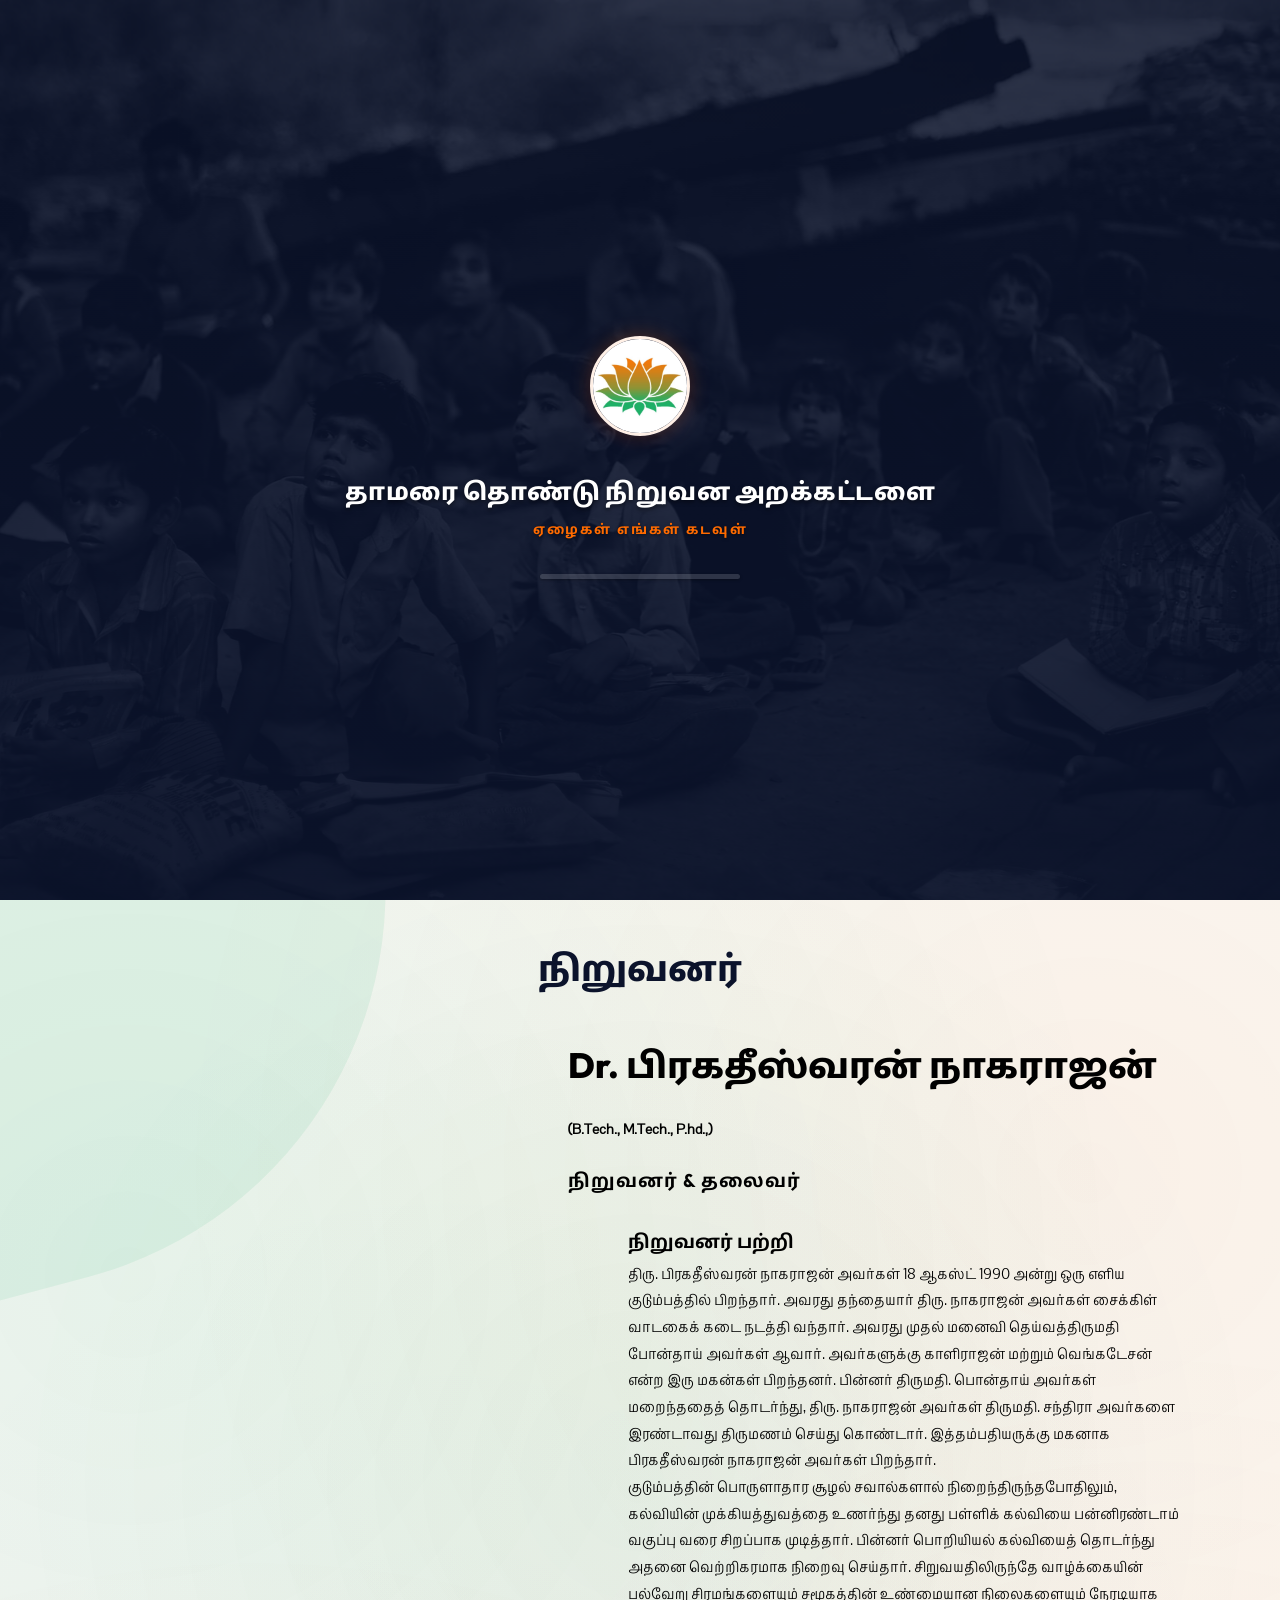
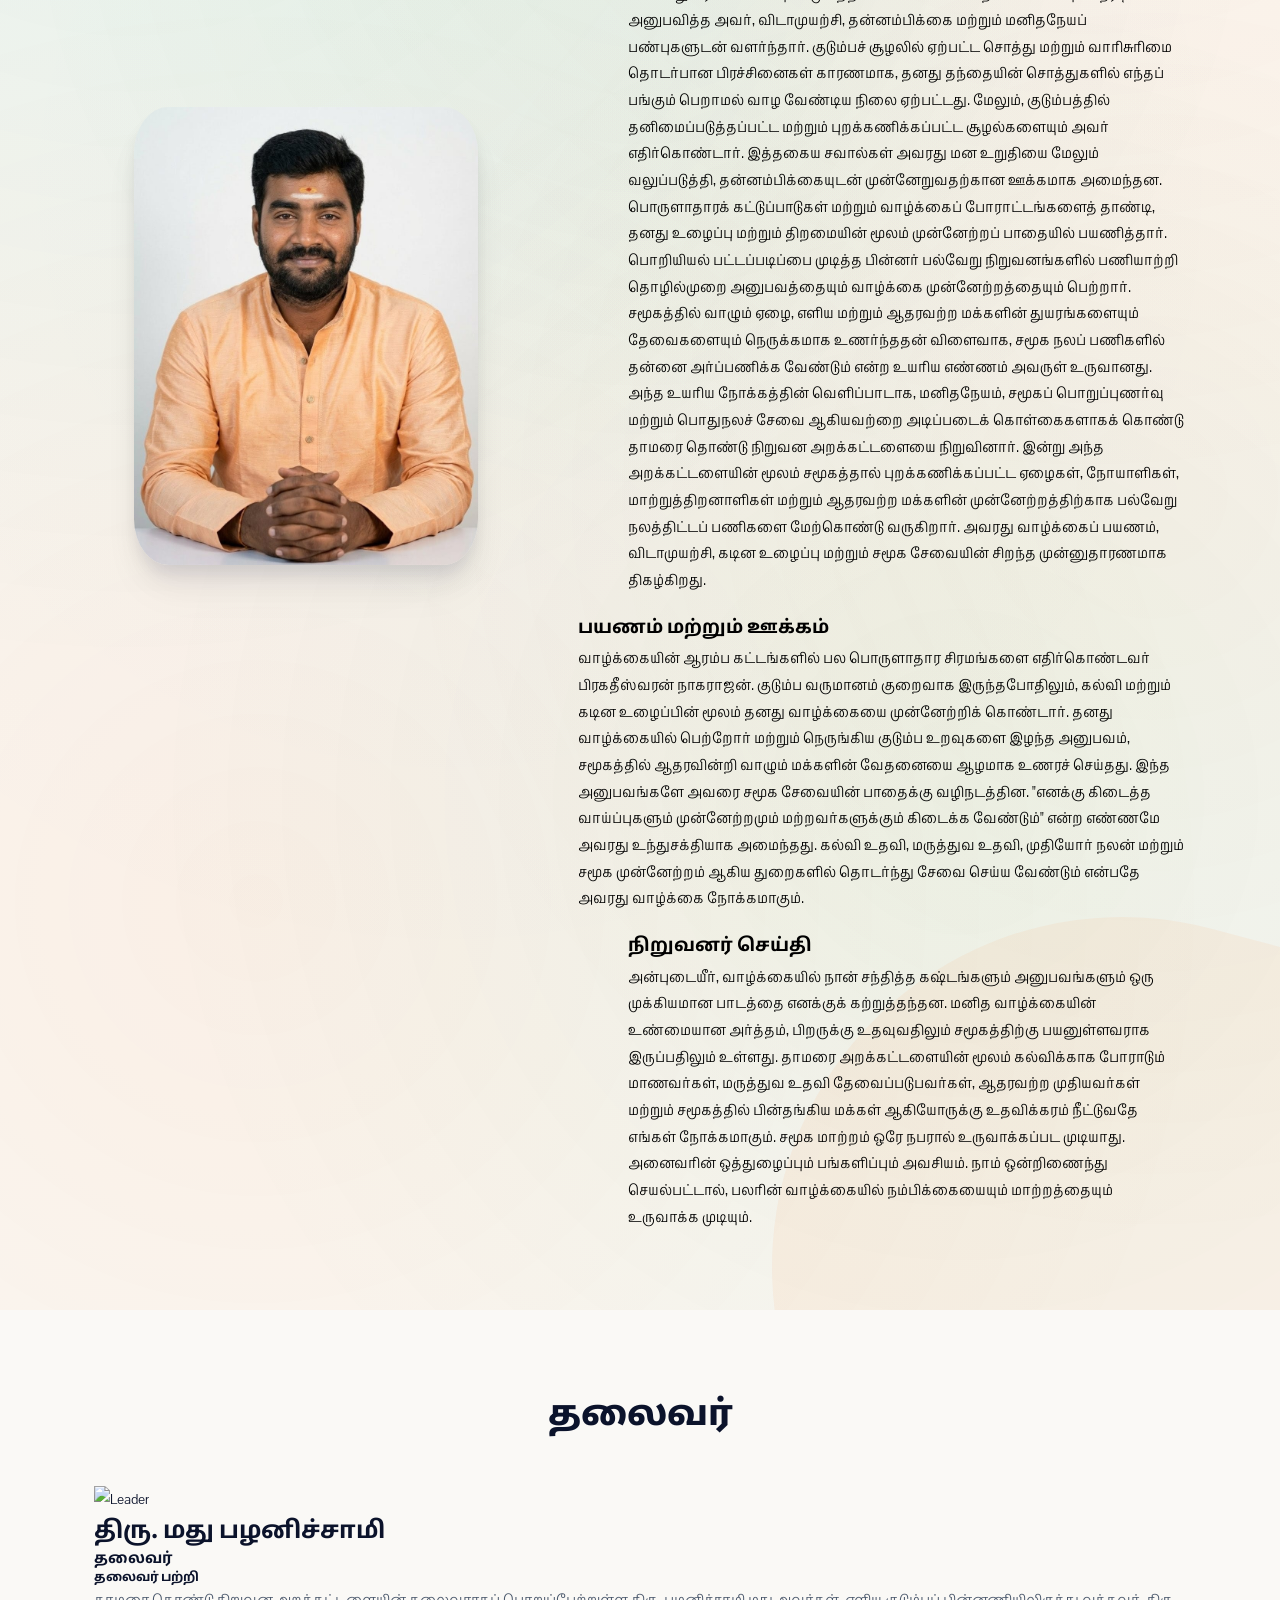
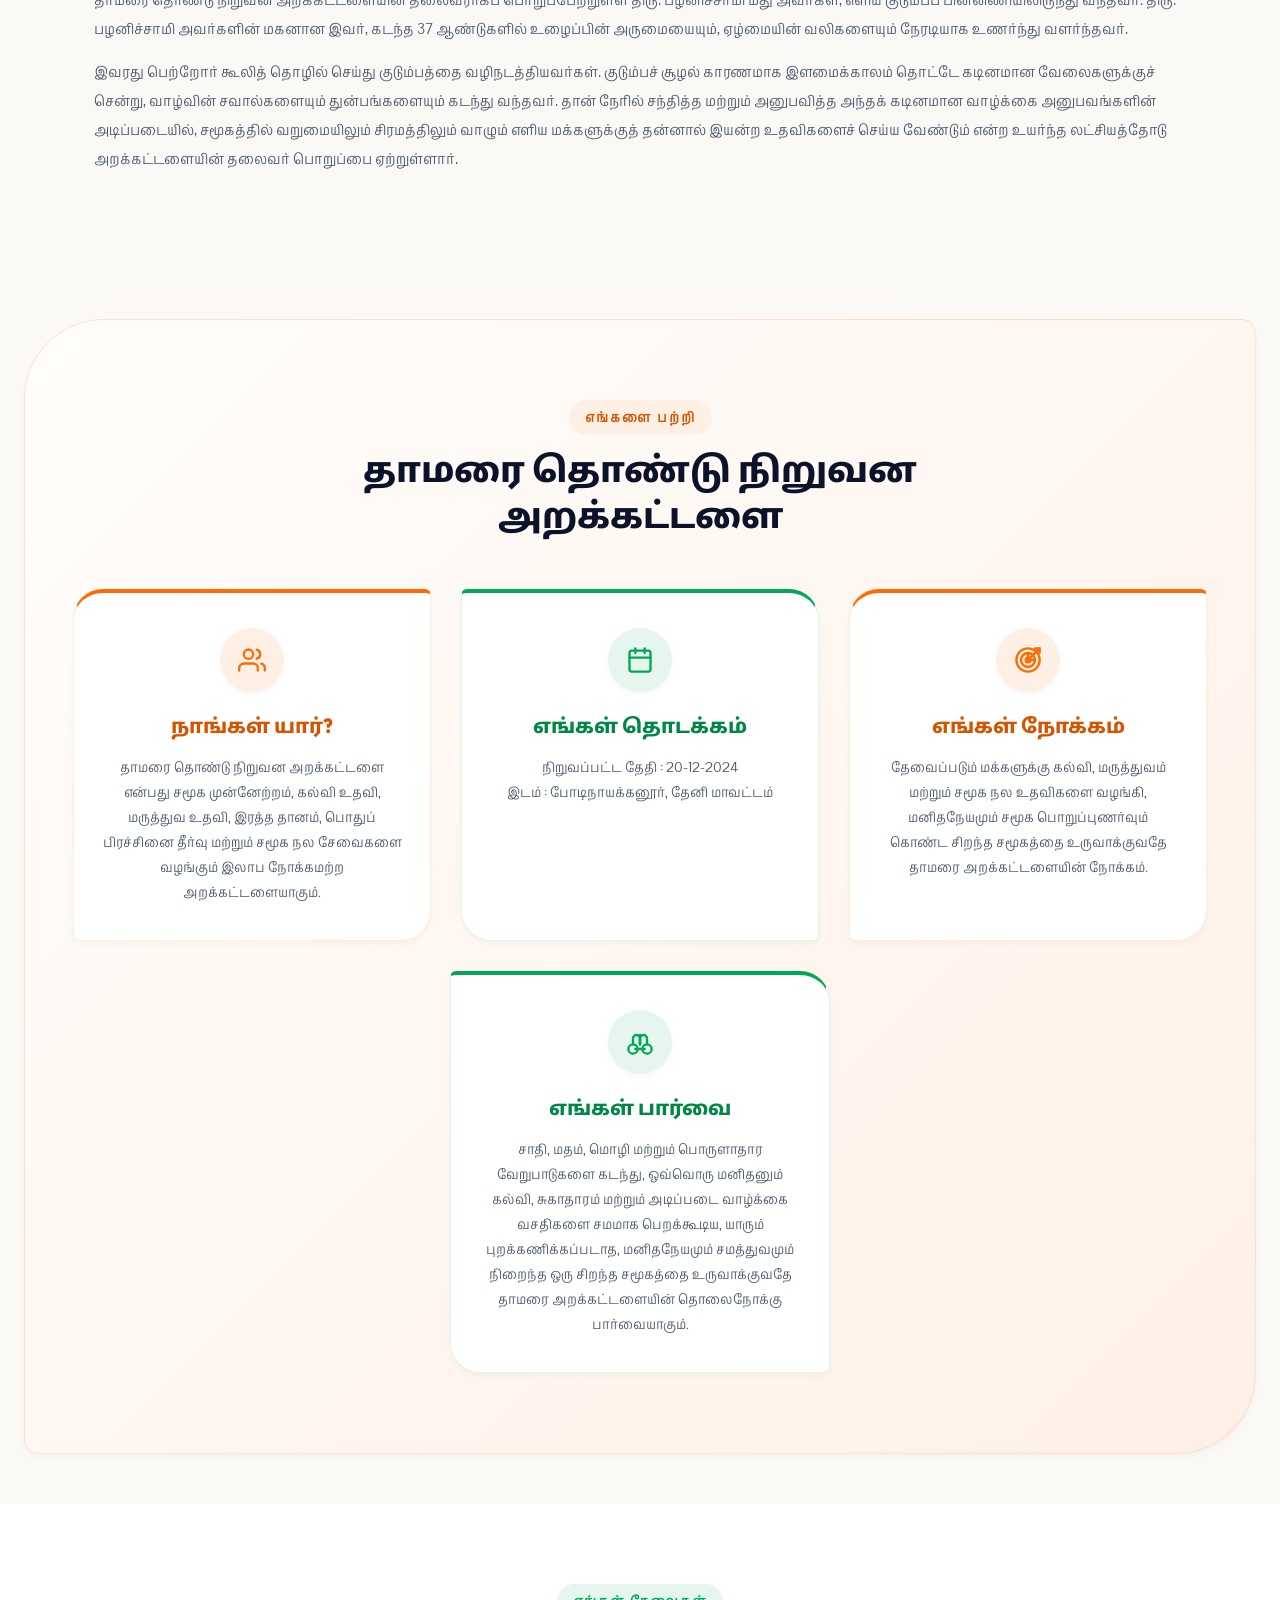
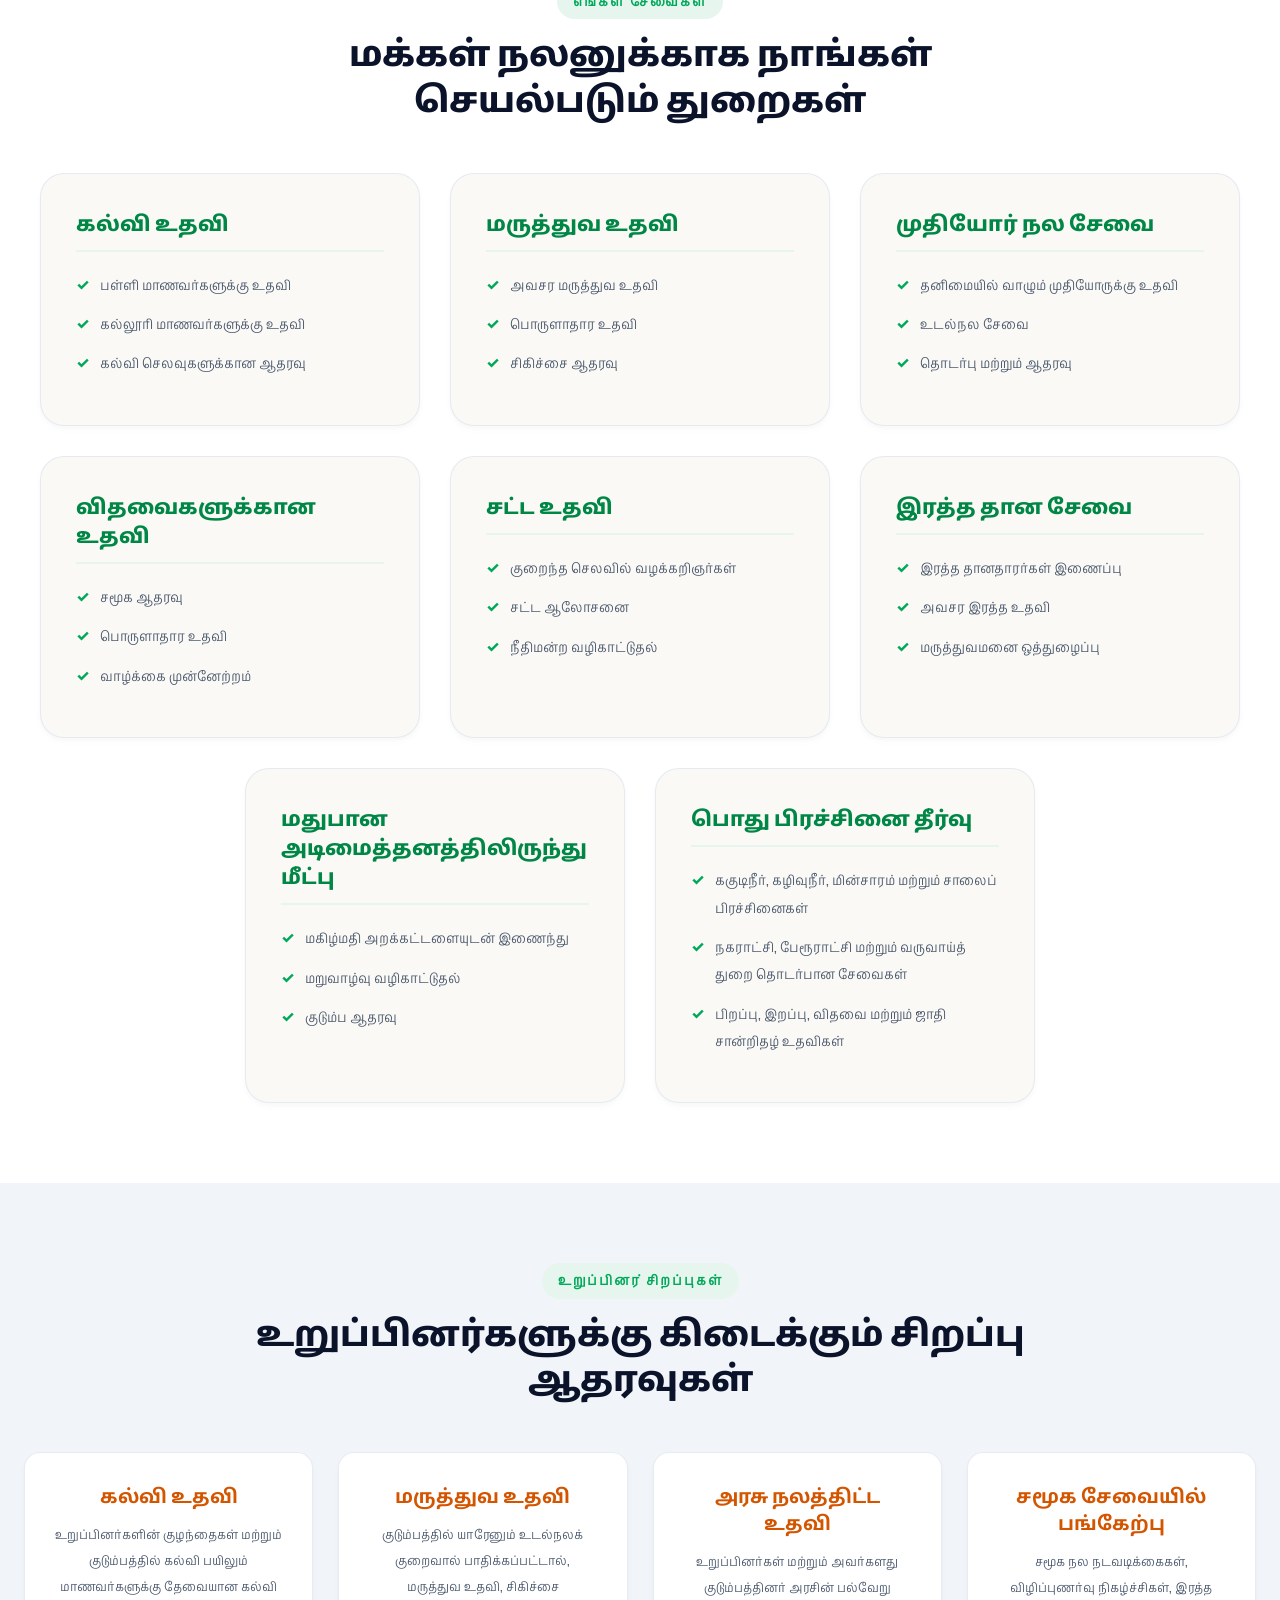
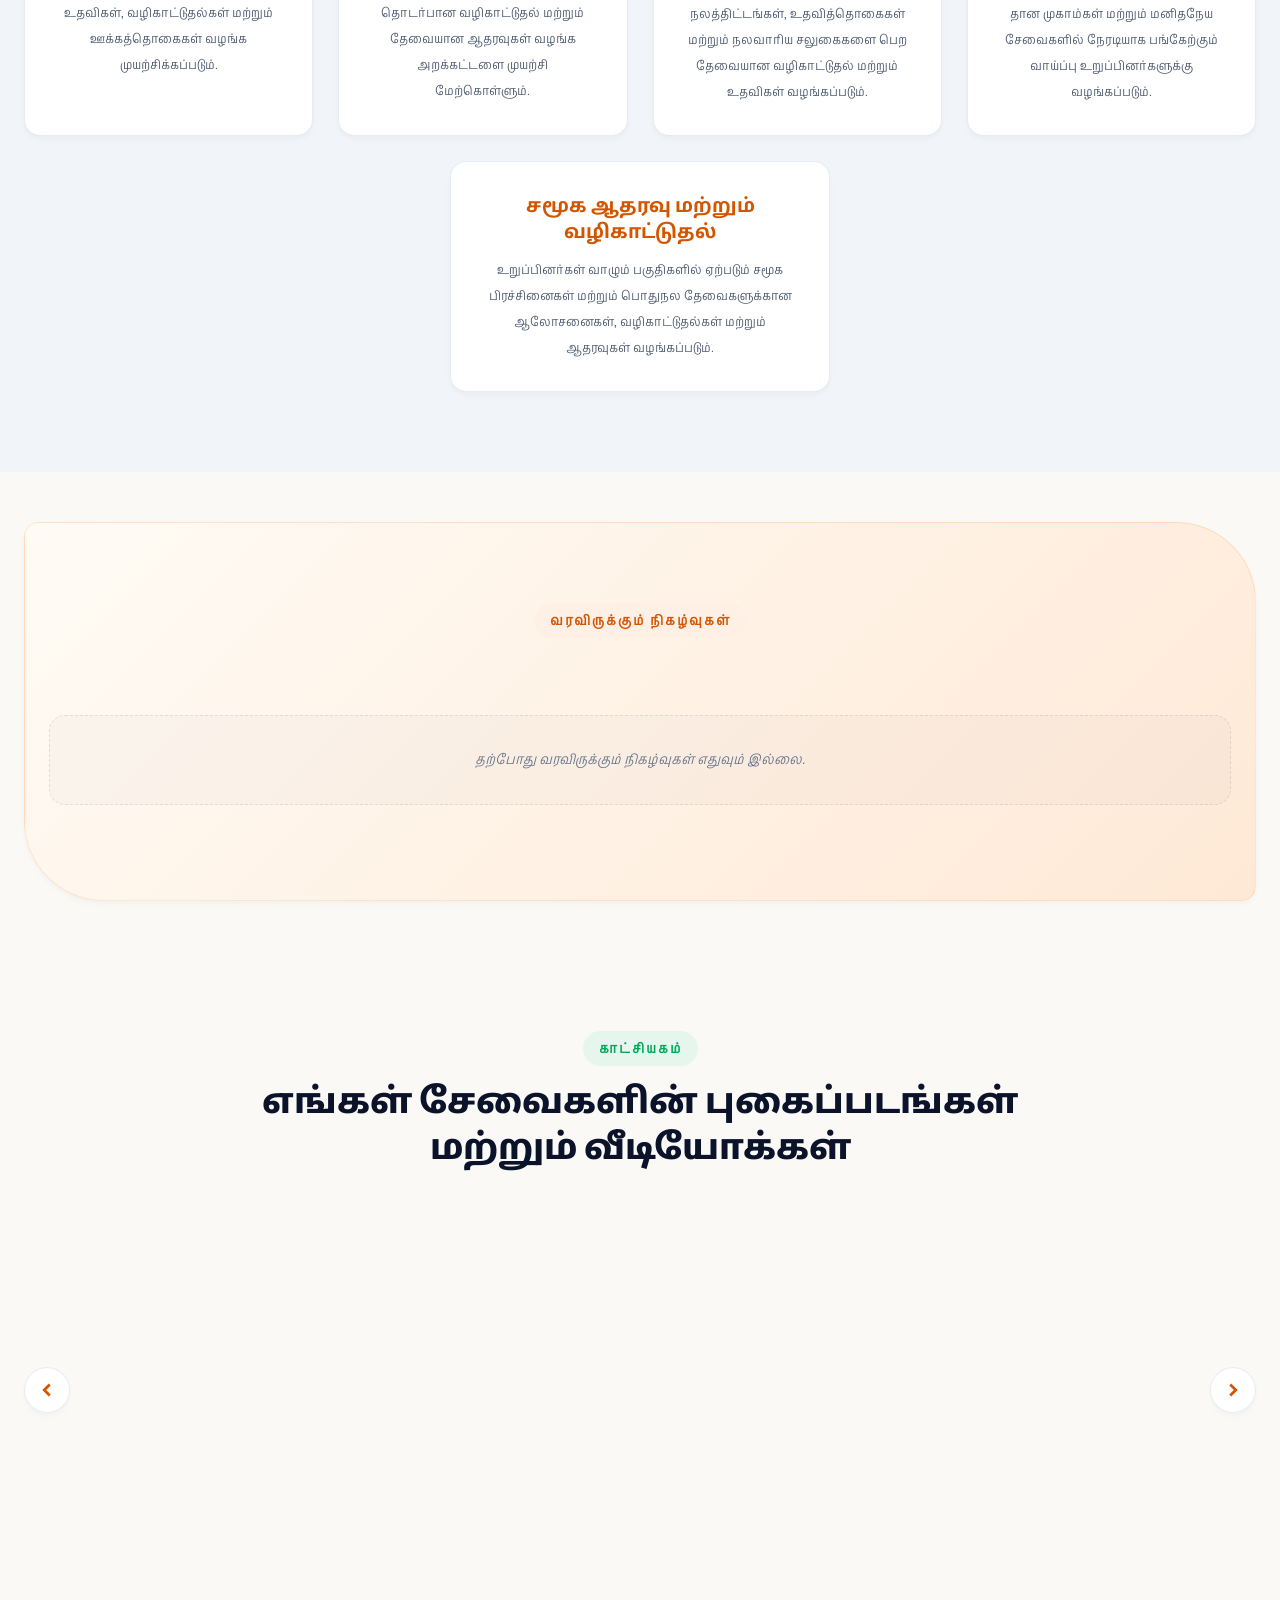
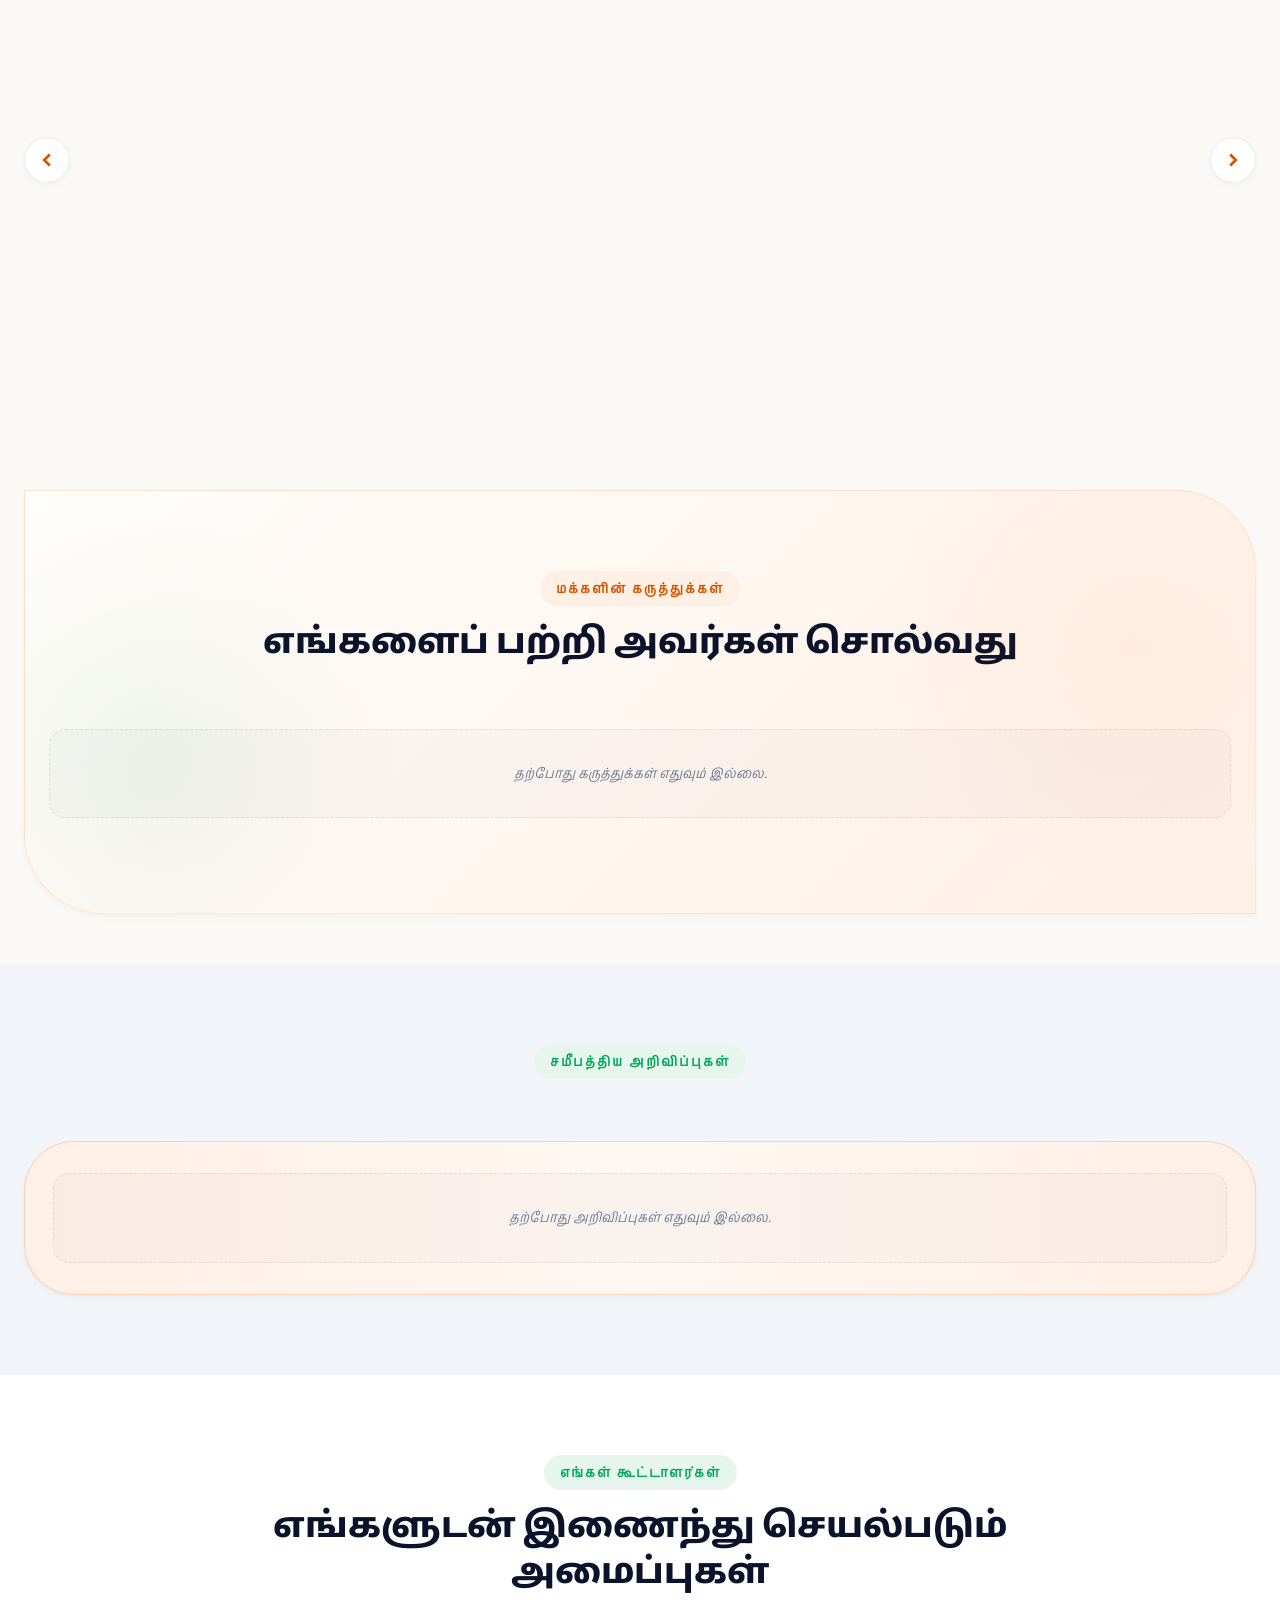
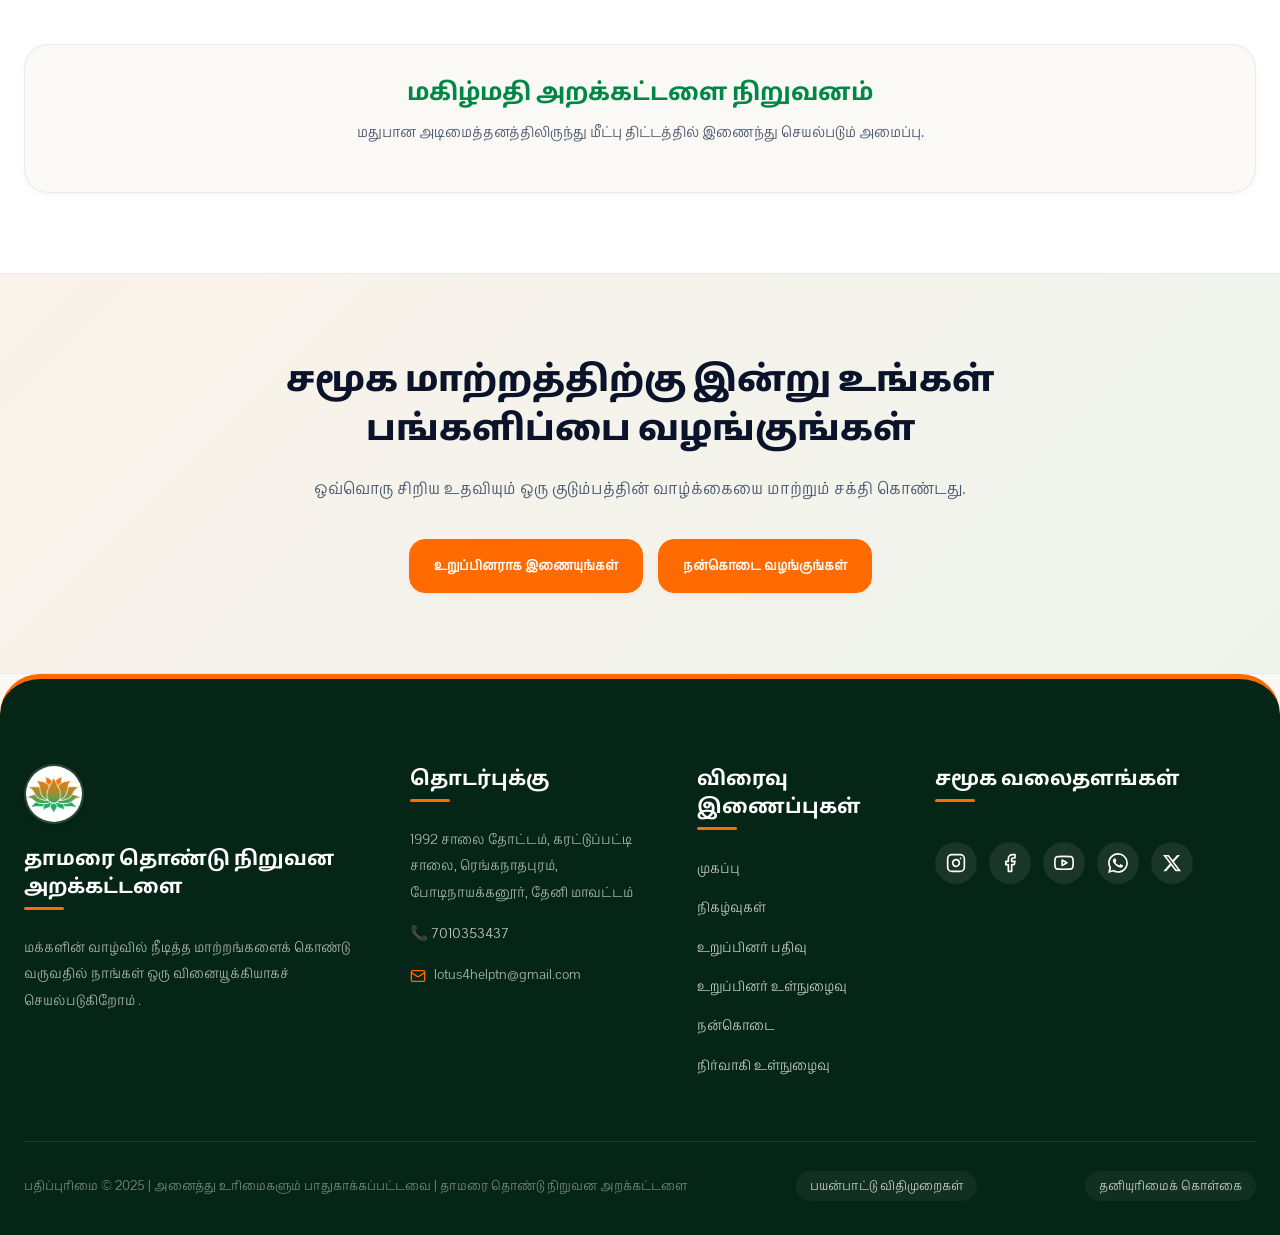
==== commit 79752bc1: "Fix social media links and improve Tamil text Updated social media links and corrected text in Tamil" ====
--- a/index.html
+++ b/index.html
@@ -444,7 +444,7 @@
             <h5>நிறுவனர் பற்றி</h5>
 
             <p>
-              திரு. பிரகதீஸ்வரன் நாகராஜன் அவர்கள் 18 ஆகஸ்ட் 1990 அன்று ஒரு எளிய குடும்பத்தில் பிறந்தார். அவரது தந்தையார் திரு. நாகராஜன் அவர்கள் சைக்கிள் வாடகைக் கடை நடத்தி வந்தார். அவரது முதல் மனைவி திருமதி. பொன்தாய் அவர்கள் ஆவார். அவர்களுக்கு காளிராஜன் மற்றும் வெங்கடேசன் என்ற இரு மகன்கள் பிறந்தனர். பின்னர் திருமதி. பொன்தாய் அவர்கள் மறைந்ததைத் தொடர்ந்து, திரு. நாகராஜன் அவர்கள் திருமதி. சந்திரா அவர்களை இரண்டாவது திருமணம் செய்து கொண்டார். இத்தம்பதியருக்கு மகனாக பிரகதீஸ்வரன் நாகராஜன் அவர்கள் பிறந்தார்.
+              திரு. பிரகதீஸ்வரன் நாகராஜன் அவர்கள் 18 ஆகஸ்ட் 1990 அன்று ஒரு எளிய குடும்பத்தில் பிறந்தார். அவரது தந்தையார் திரு. நாகராஜன் அவர்கள் சைக்கிள் வாடகைக் கடை நடத்தி வந்தார். அவரது முதல் மனைவி தெய்வத்திருமதி போன்தாய் அவர்கள் ஆவார். அவர்களுக்கு காளிராஜன் மற்றும் வெங்கடேசன் என்ற இரு மகன்கள் பிறந்தனர். பின்னர் திருமதி. பொன்தாய் அவர்கள் மறைந்ததைத் தொடர்ந்து, திரு. நாகராஜன் அவர்கள் திருமதி. சந்திரா அவர்களை இரண்டாவது திருமணம் செய்து கொண்டார். இத்தம்பதியருக்கு மகனாக பிரகதீஸ்வரன் நாகராஜன் அவர்கள் பிறந்தார்.
             </p>
             <p>குடும்பத்தின் பொருளாதார சூழல் சவால்களால் நிறைந்திருந்தபோதிலும், கல்வியின் முக்கியத்துவத்தை உணர்ந்து தனது பள்ளிக் கல்வியை பன்னிரண்டாம் வகுப்பு வரை சிறப்பாக முடித்தார். பின்னர் பொறியியல் கல்வியைத் தொடர்ந்து அதனை வெற்றிகரமாக நிறைவு செய்தார்.
 சிறுவயதிலிருந்தே வாழ்க்கையின் பல்வேறு சிரமங்களையும் சமூகத்தின் உண்மையான நிலைகளையும் நேரடியாக அனுபவித்த அவர், விடாமுயற்சி, தன்னம்பிக்கை மற்றும் மனிதநேயப் பண்புகளுடன் வளர்ந்தார். குடும்பச் சூழலில் ஏற்பட்ட சொத்து மற்றும் வாரிசுரிமை தொடர்பான பிரச்சினைகள் காரணமாக, தனது தந்தையின் சொத்துகளில் எந்தப் பங்கும் பெறாமல் வாழ வேண்டிய நிலை ஏற்பட்டது. மேலும், குடும்பத்தில் தனிமைப்படுத்தப்பட்ட மற்றும் புறக்கணிக்கப்பட்ட சூழல்களையும் அவர் எதிர்கொண்டார். இத்தகைய சவால்கள் அவரது மன உறுதியை மேலும் வலுப்படுத்தி, தன்னம்பிக்கையுடன் முன்னேறுவதற்கான ஊக்கமாக அமைந்தன.
@@ -1209,7 +1209,7 @@
           <ul class="social-icons">
             <li>
               <a
-                href="https://www.instagram.com/"
+                href="https://www.instagram.com/thamarai_charitable_trust/?hl=en#"
                 target="_blank"
                 rel="noopener noreferrer"
                 aria-label="Instagram"
@@ -1236,7 +1236,7 @@
             </li>
             <li>
               <a
-                href="https://www.facebook.com/"
+                href="https://www.facebook.com/profile.php?id=61591469482228"
                 target="_blank"
                 rel="noopener noreferrer"
                 aria-label="Facebook"
@@ -1261,7 +1261,7 @@
             </li>
             <li>
               <a
-                href="https://www.youtube.com/"
+                href="https://youtube.com/channel/UCeSnVGHWvSxVoamGbjdilwg?si=eL72SPv-wwQ0HuP_"
                 target="_blank"
                 rel="noopener noreferrer"
                 aria-label="YouTube"
@@ -1310,7 +1310,7 @@
             </li>
             <li>
               <a
-                href="https://x.com/"
+                href="https://x.com/thamarai_trust"
                 target="_blank"
                 rel="noopener noreferrer"
                 aria-label="X"
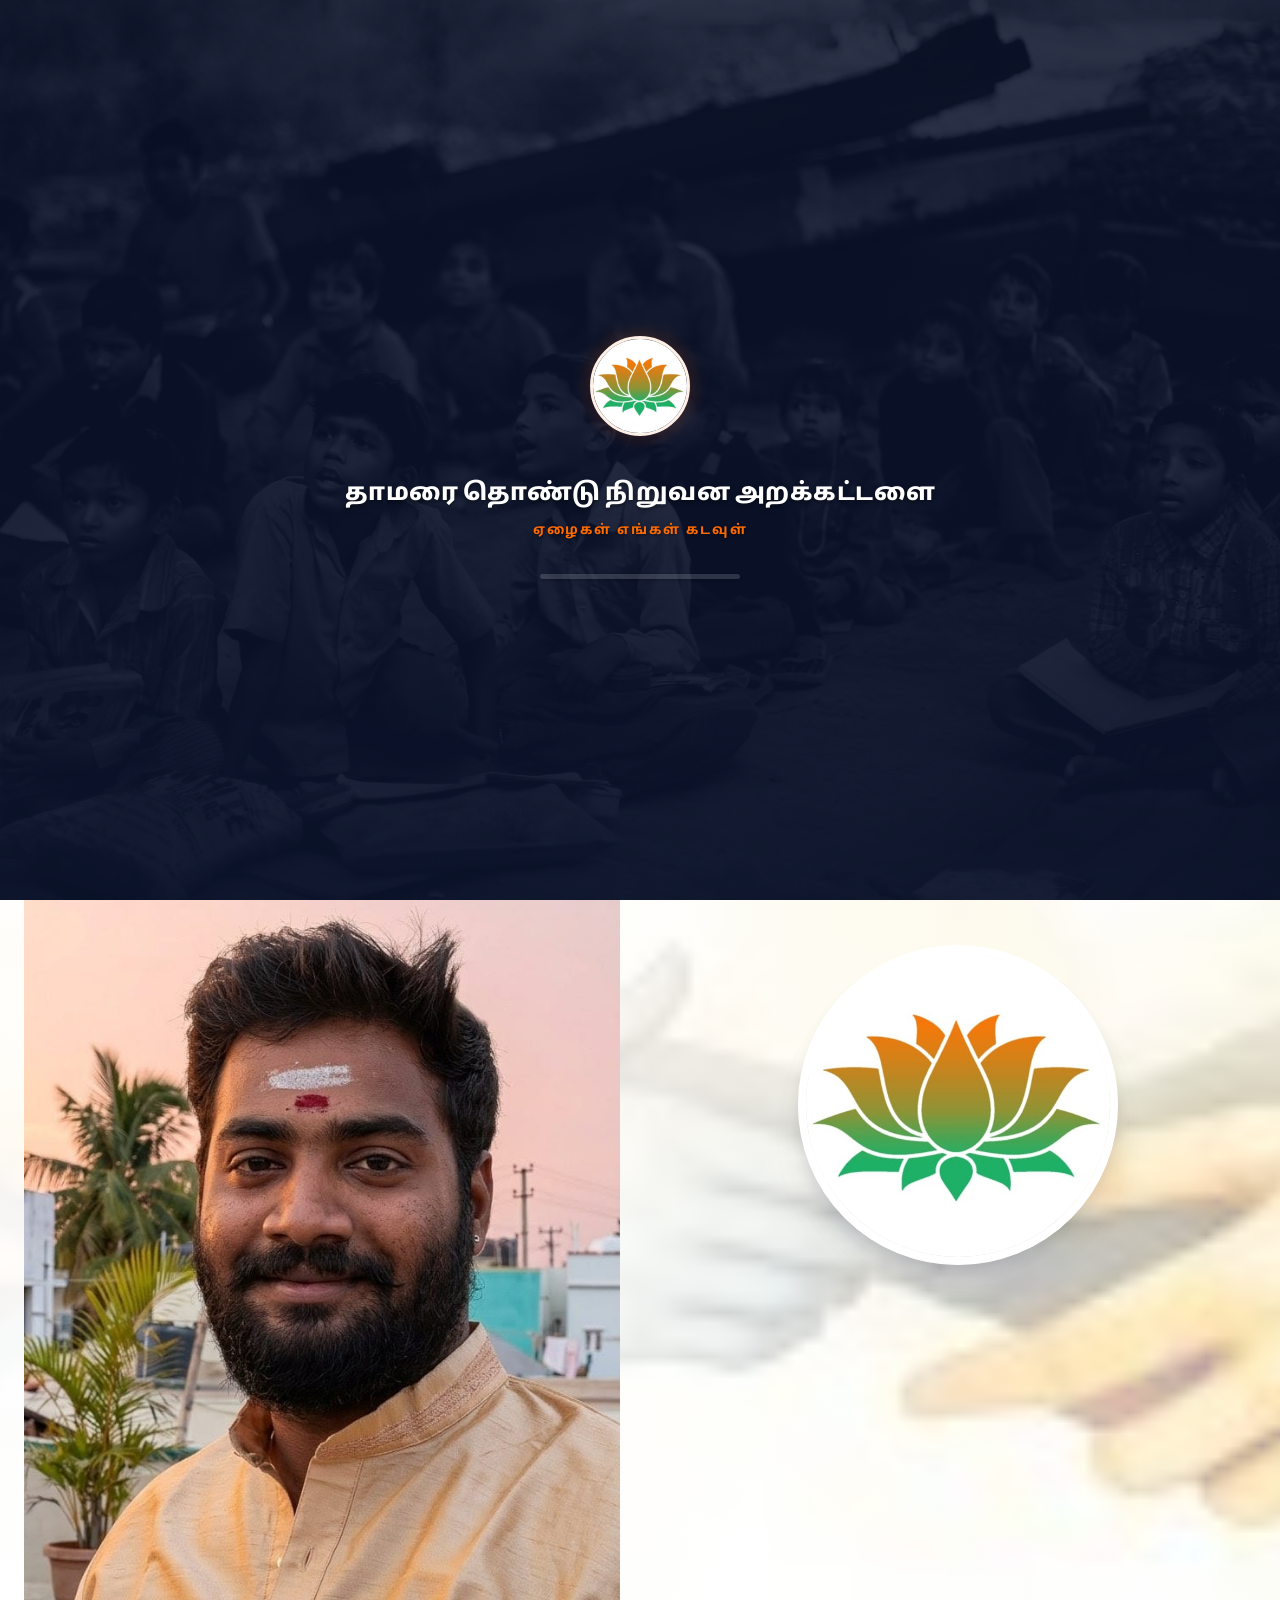
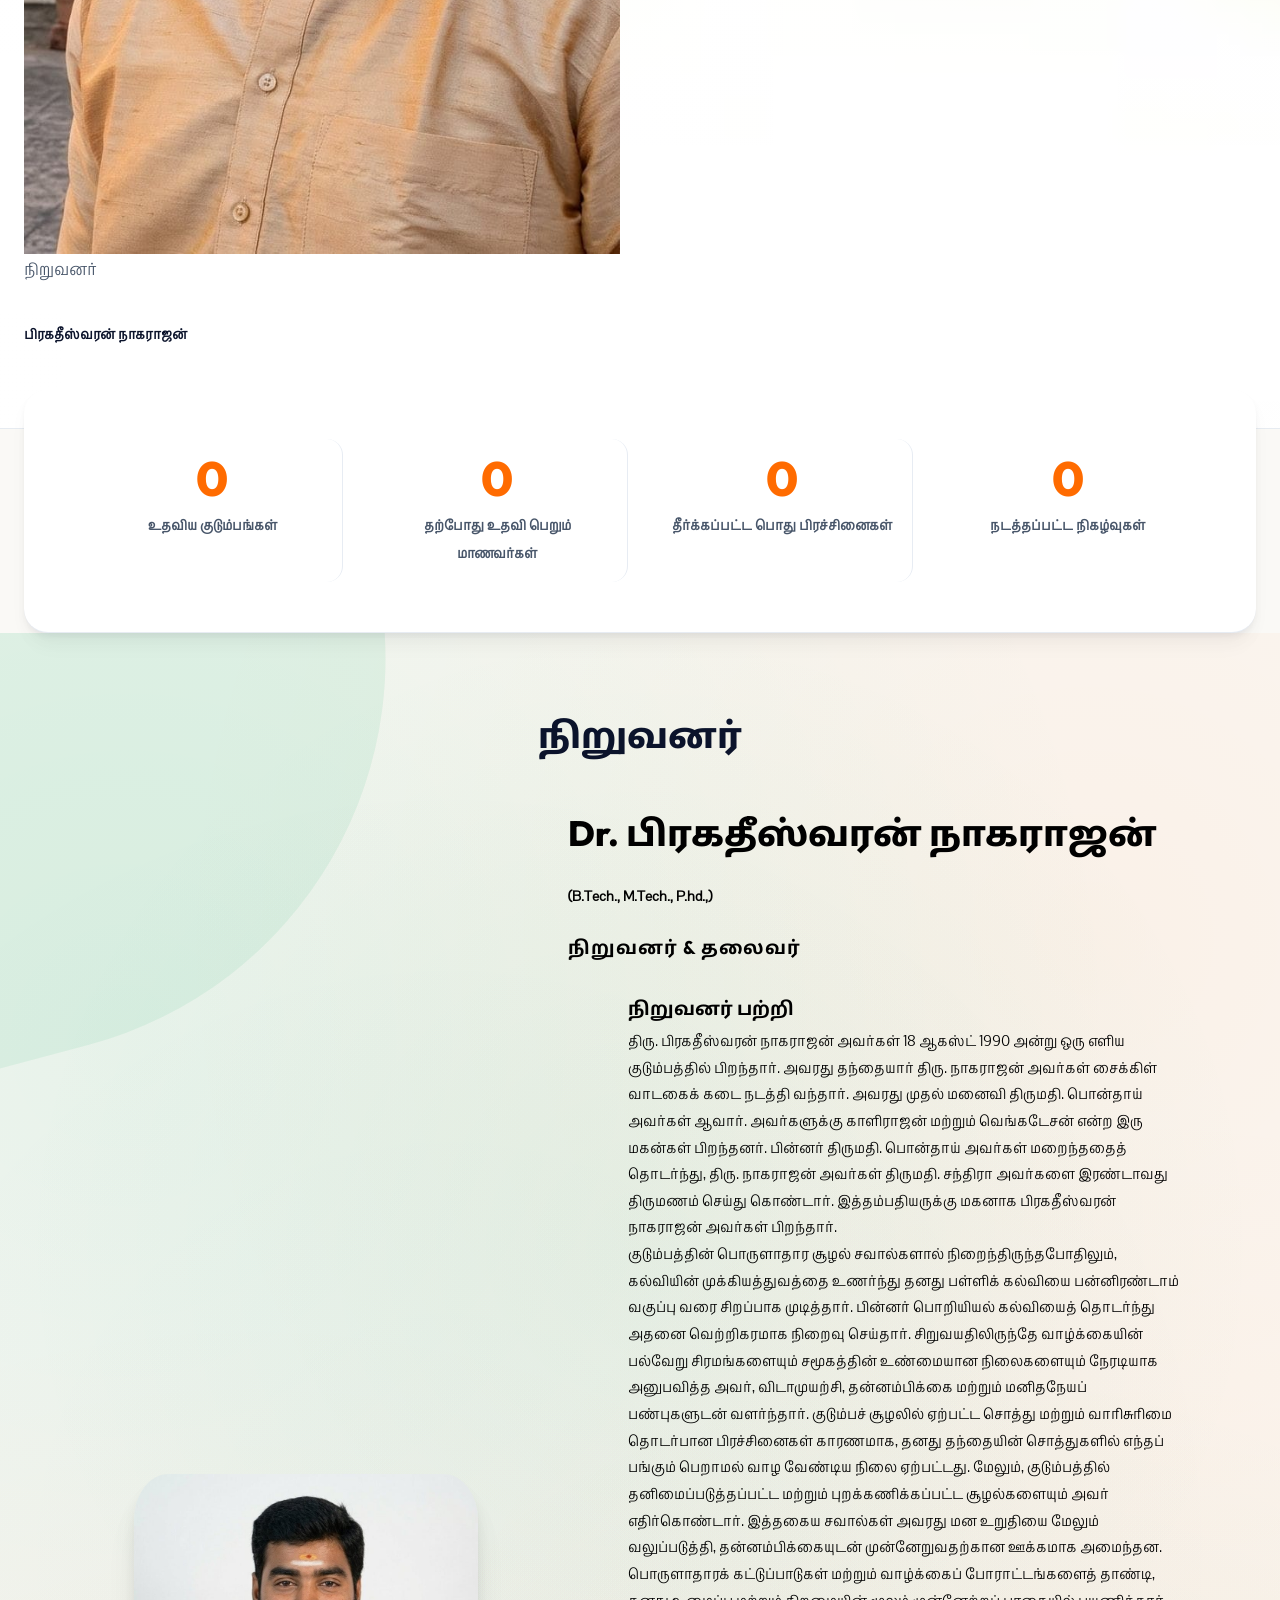
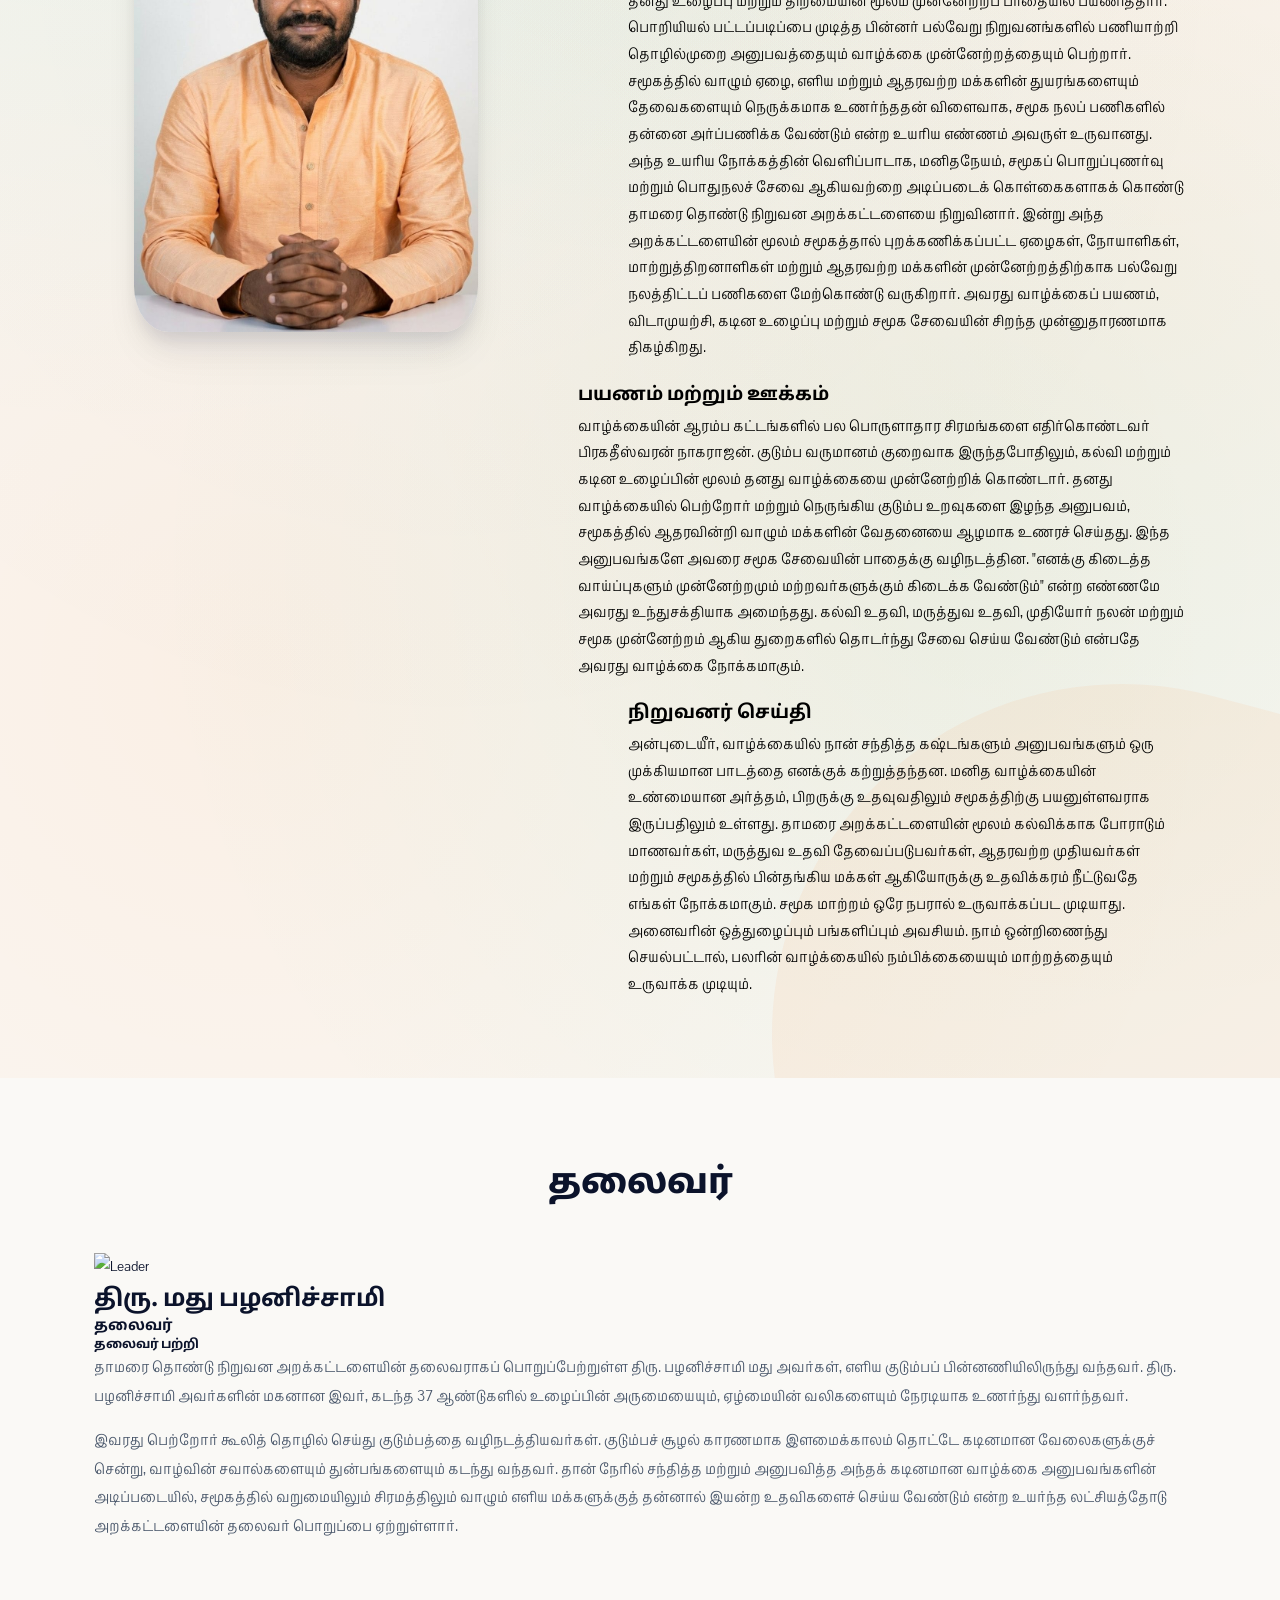
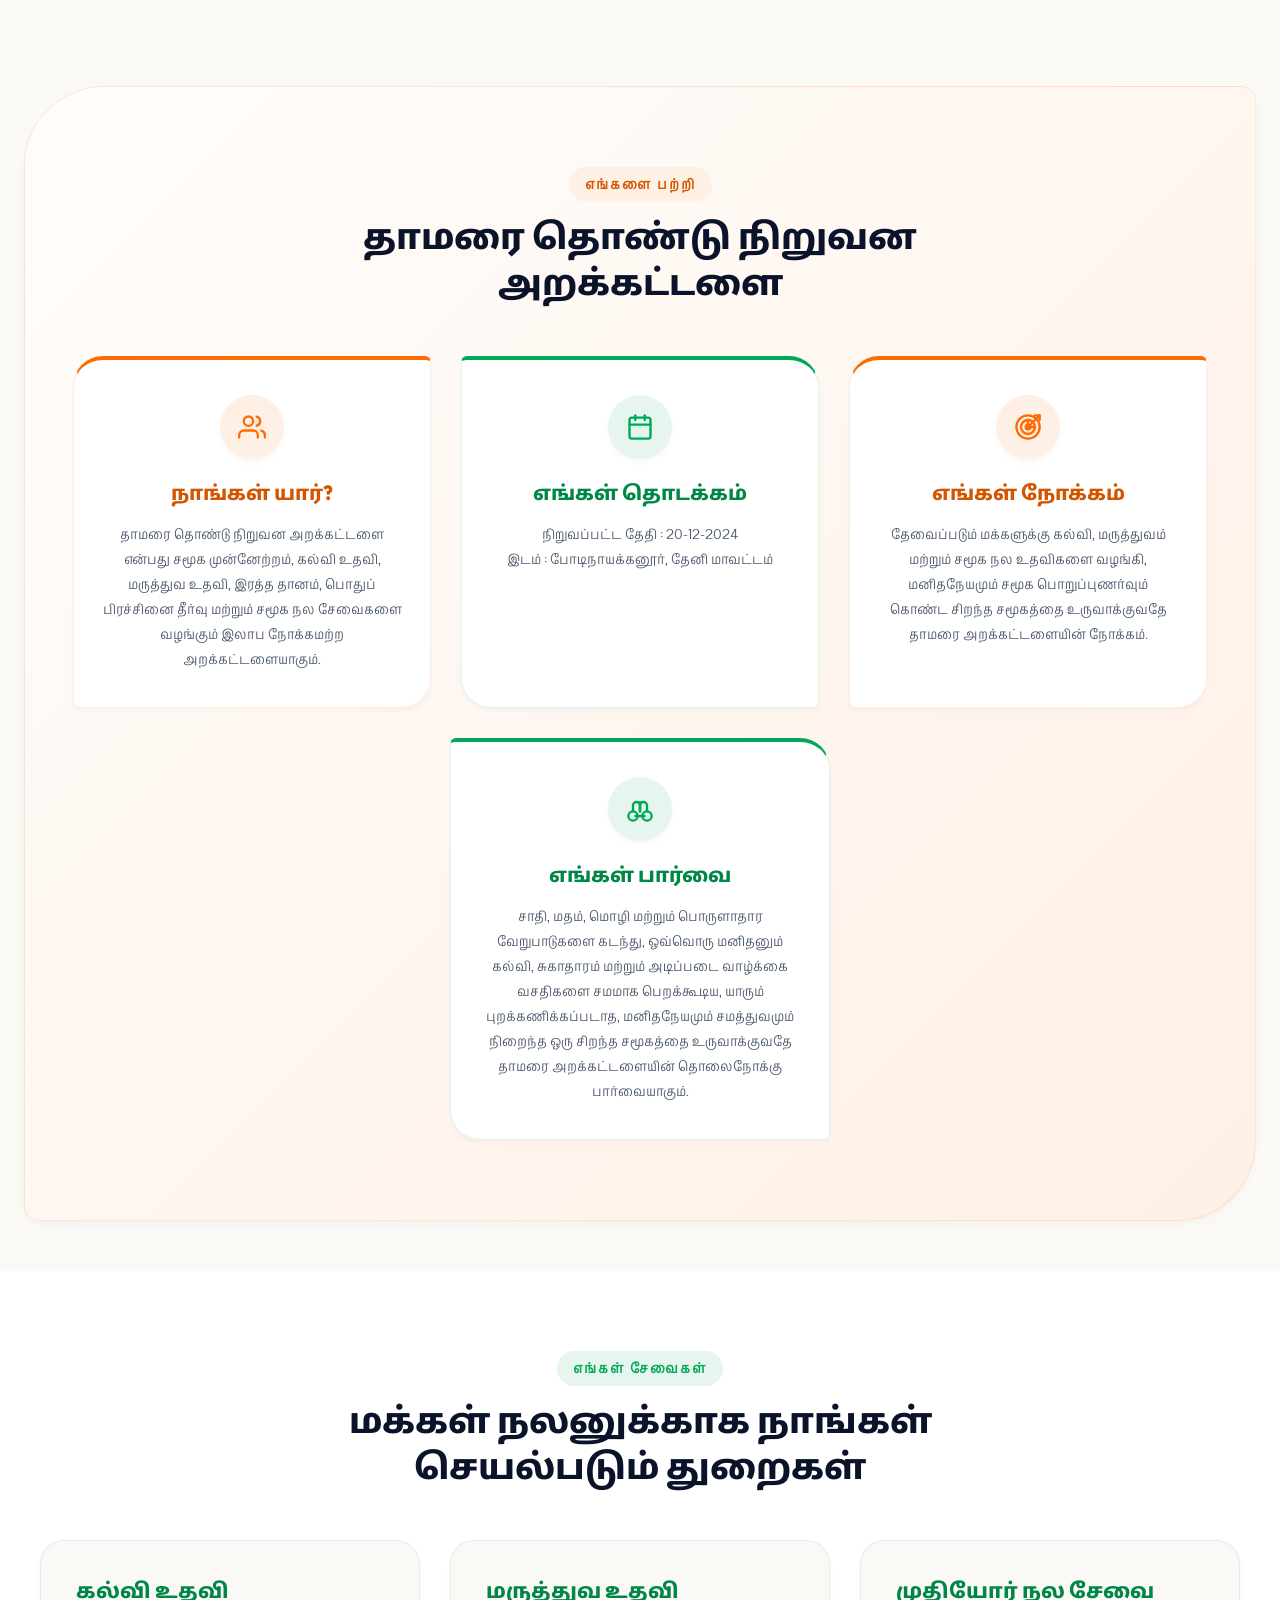
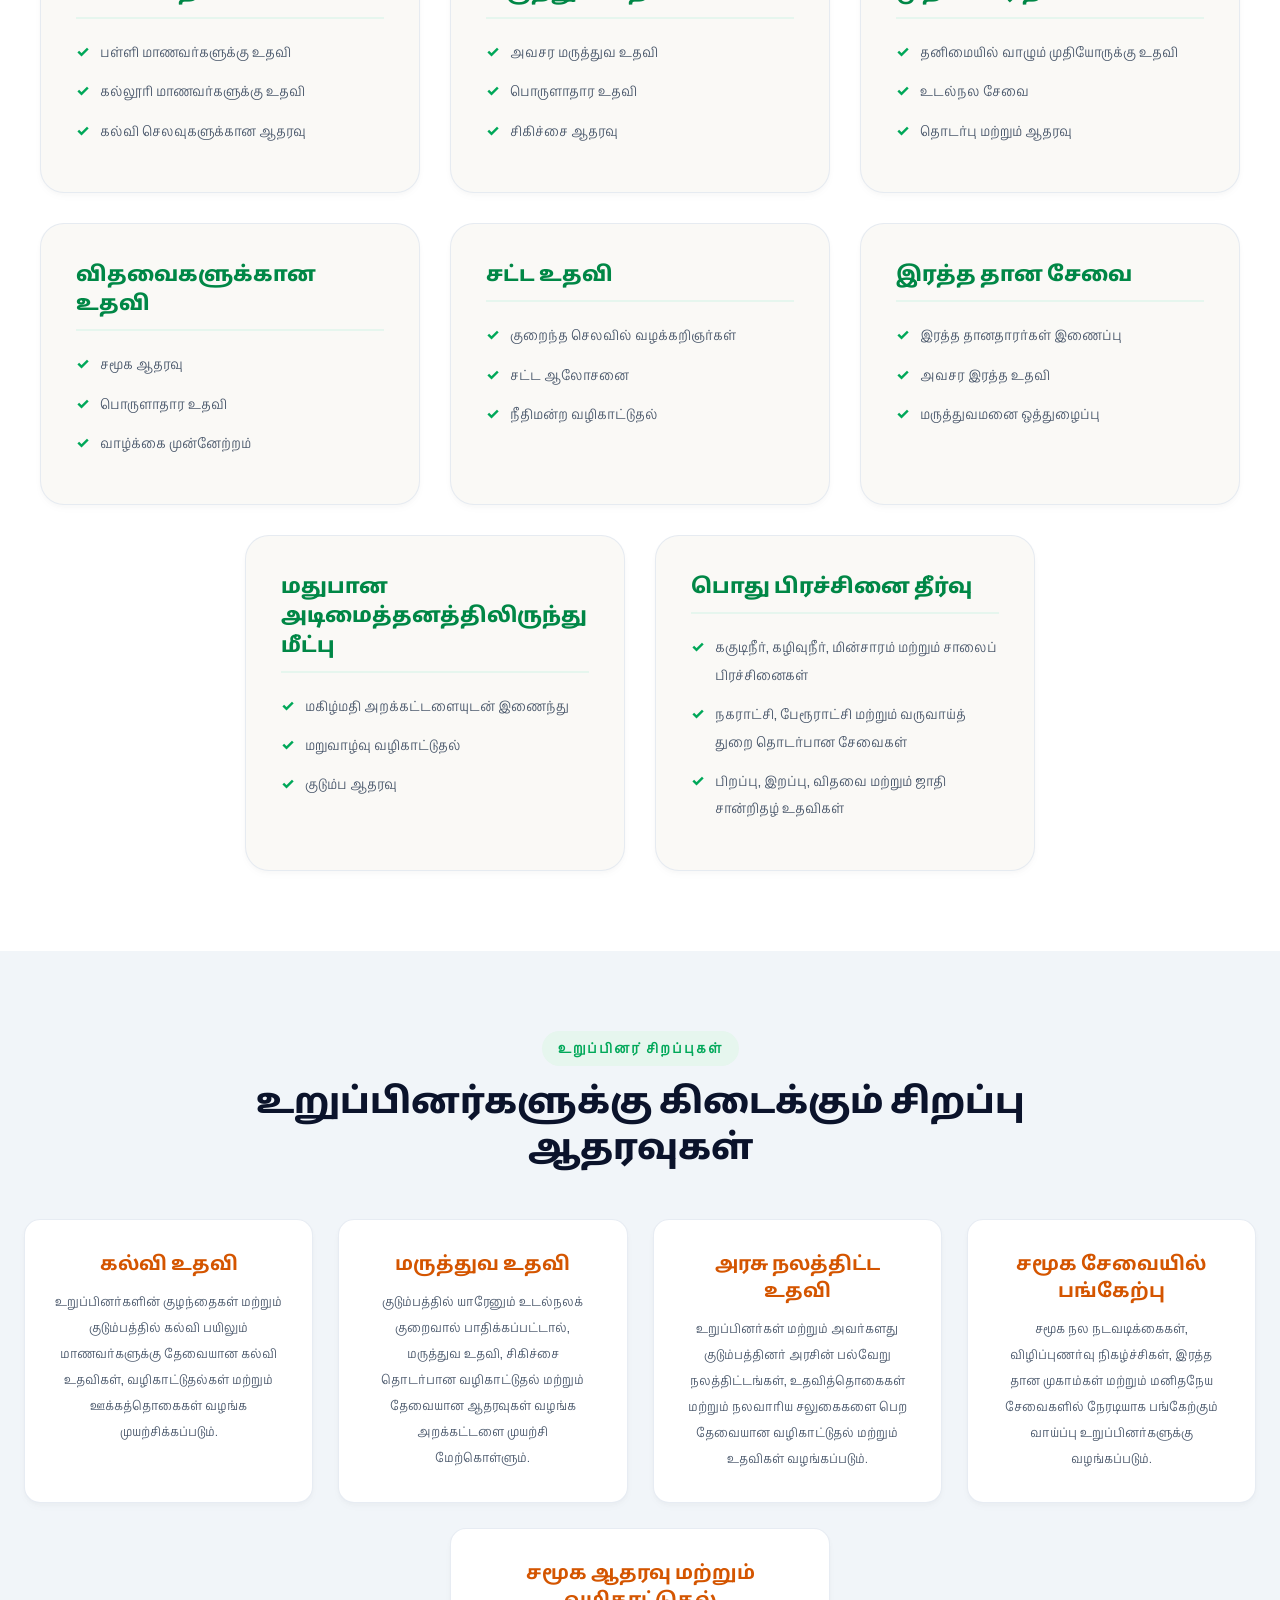
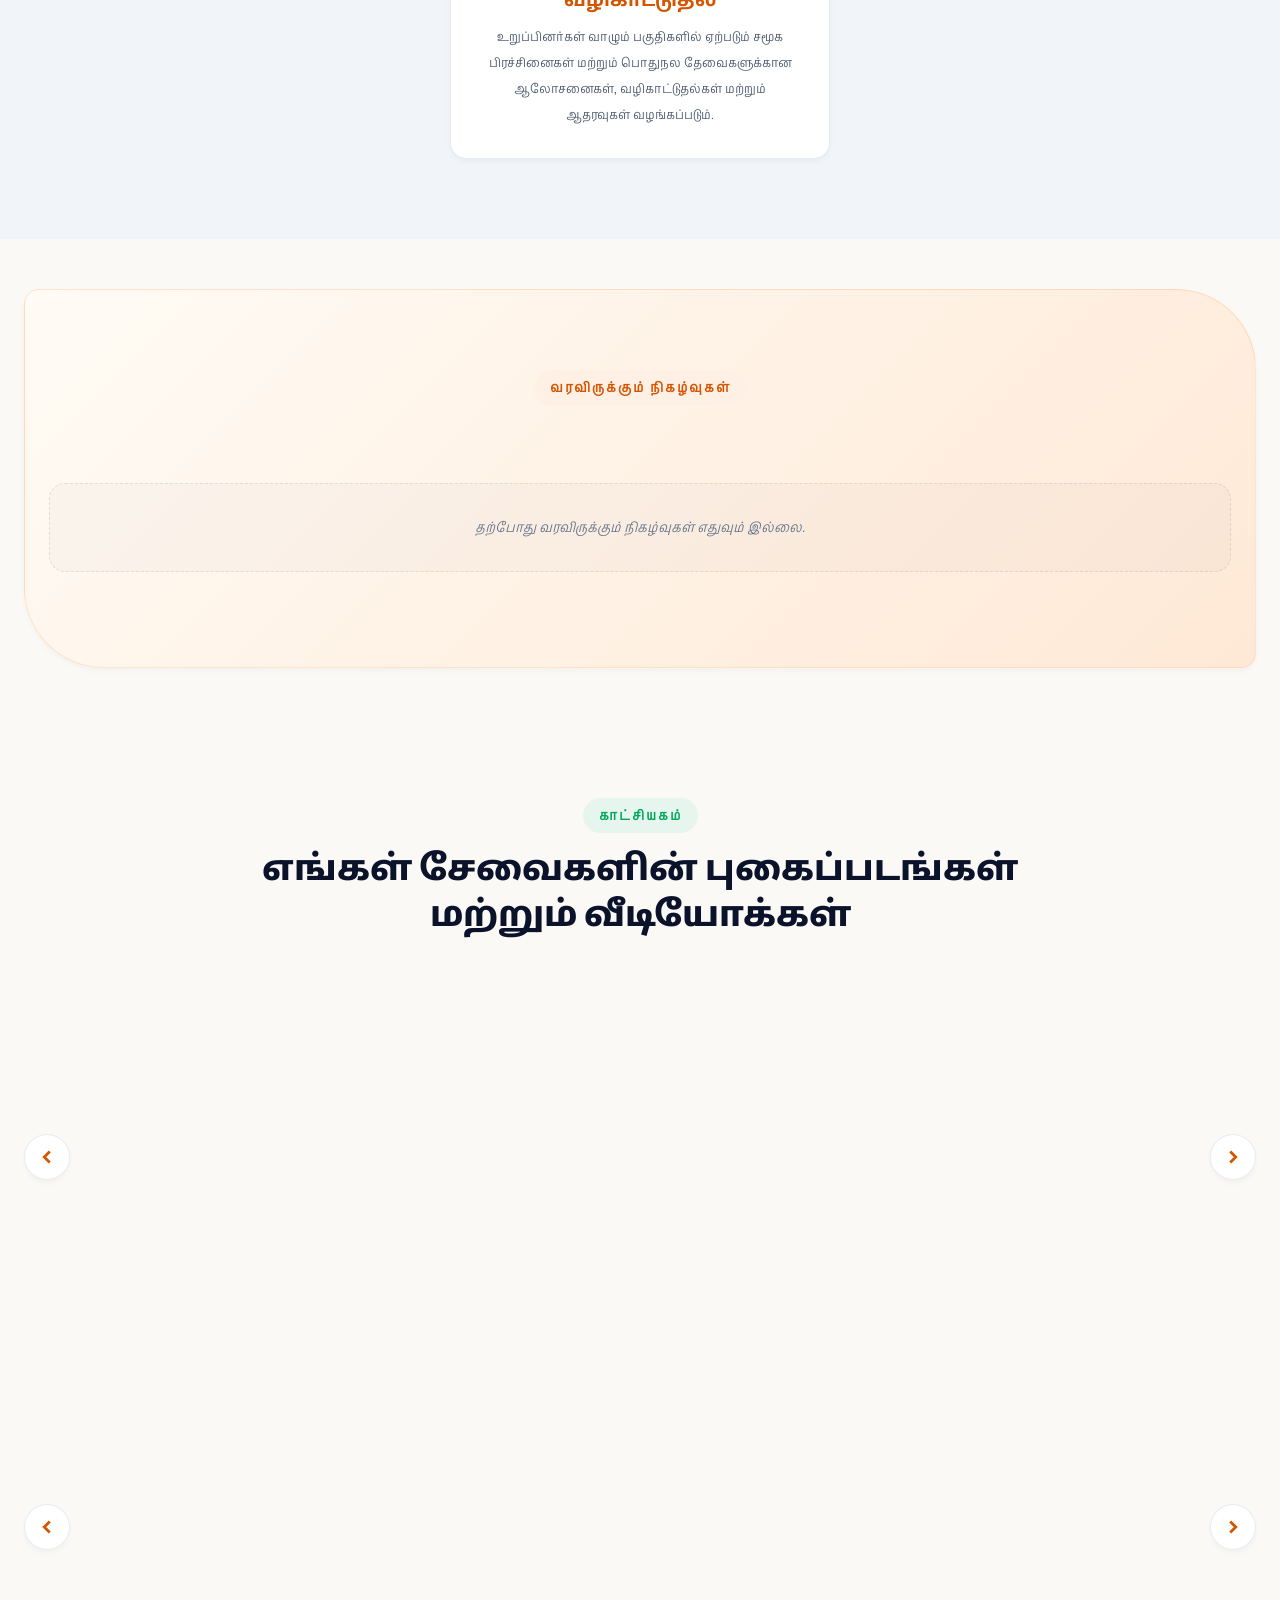
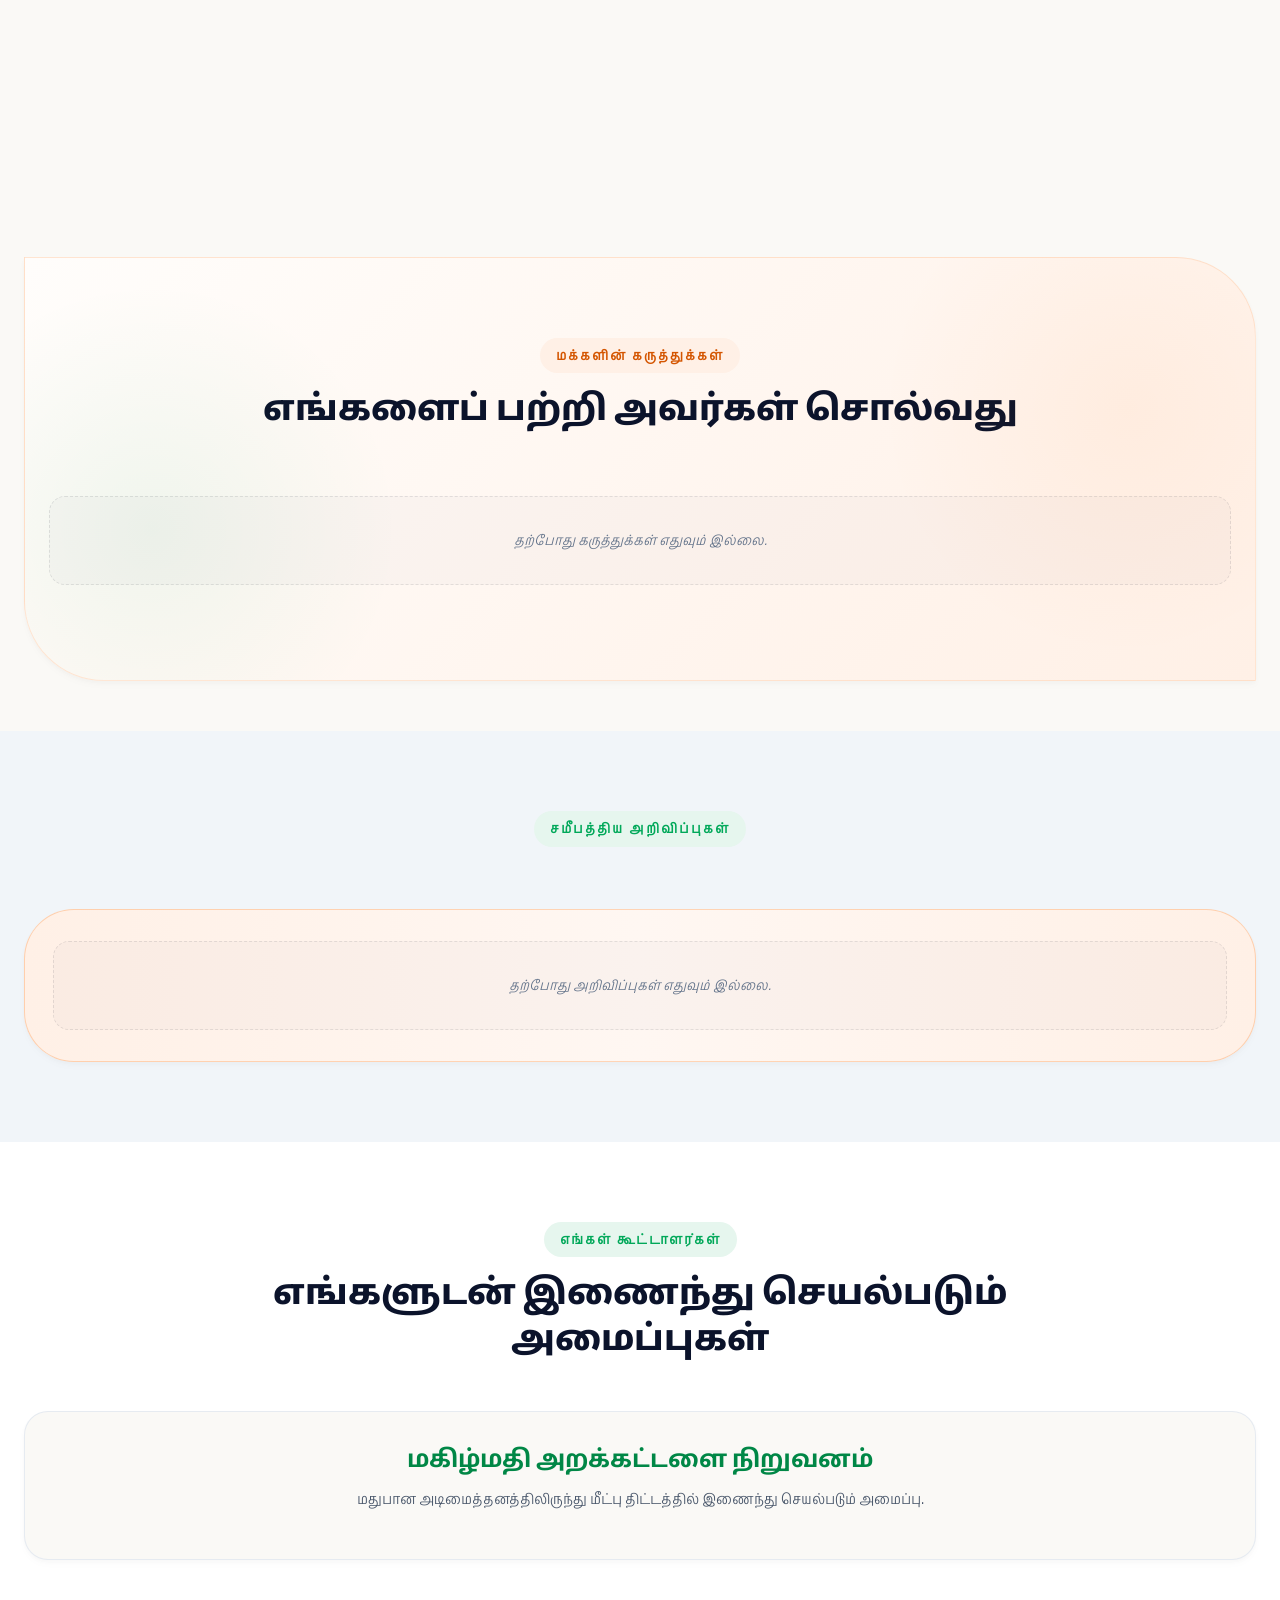
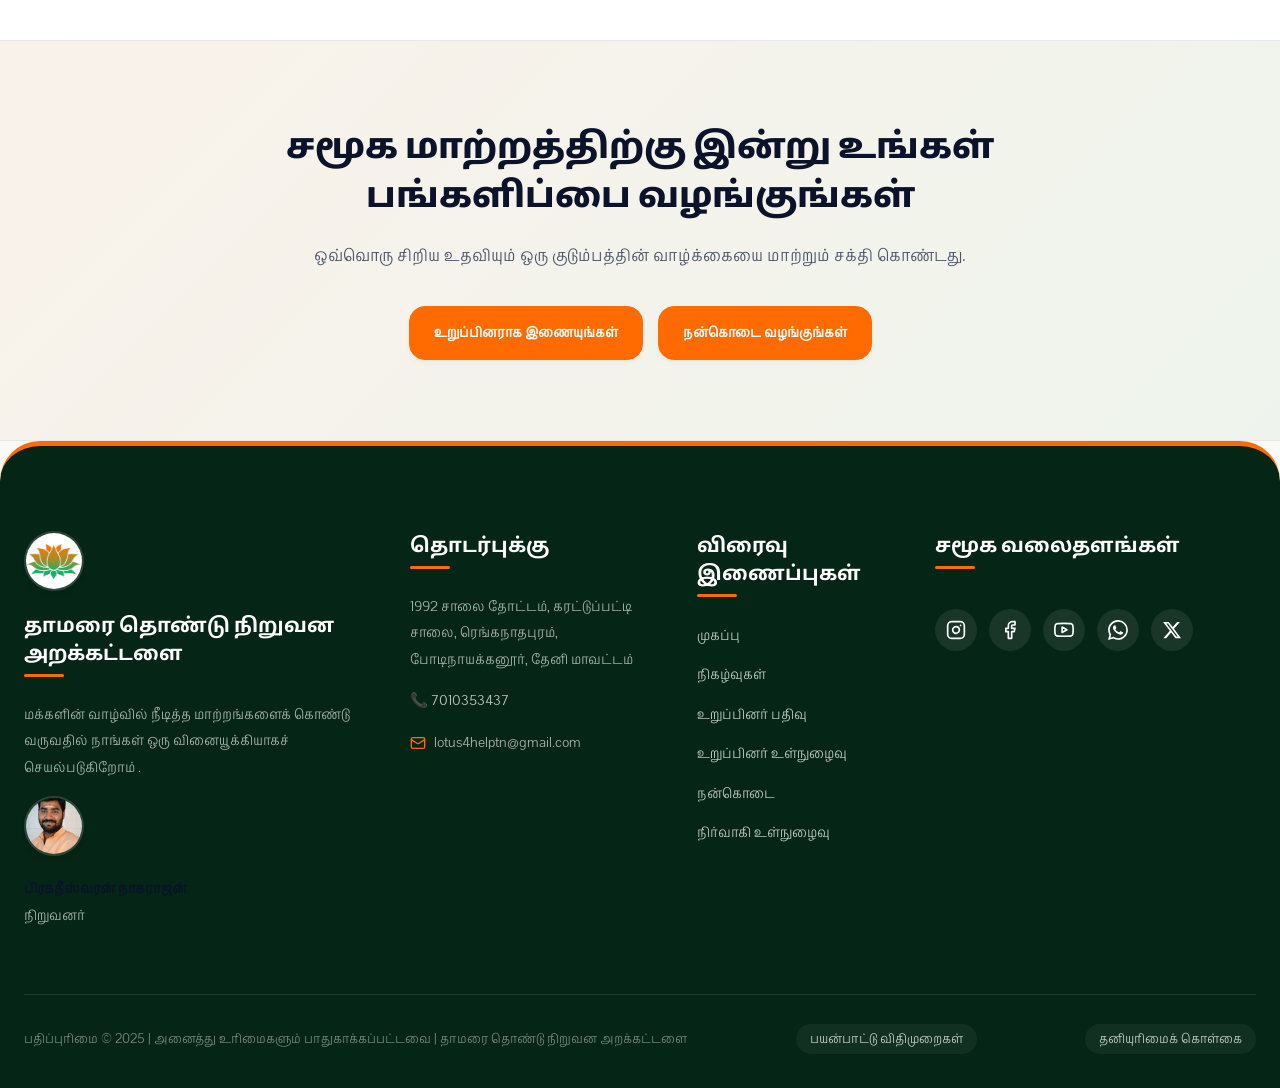
==== commit 6fa9db2e: "Revise founder biography and add footer image Updated founder's biography and added founder image in" ====
--- a/index.html
+++ b/index.html
@@ -379,6 +379,15 @@
         <h1>தாமரை தொண்டு நிறுவன அறக்கட்டளை</h1>
 
         <span class="hero-tag"> ஏழைகள் எங்கள் கடவுள் </span>
+
+        <br>
+        <div class="hero-founder">
+           <img src="images/founder-2.jpg" alt="Founder" class="founder-avatar-circle" loading="lazy" />
+           <div class="hero-founder-info">
+             <p>நிறுவனர்</p>
+             <strong>பிரகதீஸ்வரன் நாகராஜன்</strong>
+           </div>
+        </div>
       </div>
 
       <div class="hero-image">
@@ -444,7 +453,7 @@
             <h5>நிறுவனர் பற்றி</h5>
 
             <p>
-              திரு. பிரகதீஸ்வரன் நாகராஜன் அவர்கள் 18 ஆகஸ்ட் 1990 அன்று ஒரு எளிய குடும்பத்தில் பிறந்தார். அவரது தந்தையார் திரு. நாகராஜன் அவர்கள் சைக்கிள் வாடகைக் கடை நடத்தி வந்தார். அவரது முதல் மனைவி தெய்வத்திருமதி போன்தாய் அவர்கள் ஆவார். அவர்களுக்கு காளிராஜன் மற்றும் வெங்கடேசன் என்ற இரு மகன்கள் பிறந்தனர். பின்னர் திருமதி. பொன்தாய் அவர்கள் மறைந்ததைத் தொடர்ந்து, திரு. நாகராஜன் அவர்கள் திருமதி. சந்திரா அவர்களை இரண்டாவது திருமணம் செய்து கொண்டார். இத்தம்பதியருக்கு மகனாக பிரகதீஸ்வரன் நாகராஜன் அவர்கள் பிறந்தார்.
+              திரு. பிரகதீஸ்வரன் நாகராஜன் அவர்கள் 18 ஆகஸ்ட் 1990 அன்று ஒரு எளிய குடும்பத்தில் பிறந்தார். அவரது தந்தையார் திரு. நாகராஜன் அவர்கள் சைக்கிள் வாடகைக் கடை நடத்தி வந்தார். அவரது முதல் மனைவி திருமதி. பொன்தாய் அவர்கள் ஆவார். அவர்களுக்கு காளிராஜன் மற்றும் வெங்கடேசன் என்ற இரு மகன்கள் பிறந்தனர். பின்னர் திருமதி. பொன்தாய் அவர்கள் மறைந்ததைத் தொடர்ந்து, திரு. நாகராஜன் அவர்கள் திருமதி. சந்திரா அவர்களை இரண்டாவது திருமணம் செய்து கொண்டார். இத்தம்பதியருக்கு மகனாக பிரகதீஸ்வரன் நாகராஜன் அவர்கள் பிறந்தார்.
             </p>
             <p>குடும்பத்தின் பொருளாதார சூழல் சவால்களால் நிறைந்திருந்தபோதிலும், கல்வியின் முக்கியத்துவத்தை உணர்ந்து தனது பள்ளிக் கல்வியை பன்னிரண்டாம் வகுப்பு வரை சிறப்பாக முடித்தார். பின்னர் பொறியியல் கல்வியைத் தொடர்ந்து அதனை வெற்றிகரமாக நிறைவு செய்தார்.
 சிறுவயதிலிருந்தே வாழ்க்கையின் பல்வேறு சிரமங்களையும் சமூகத்தின் உண்மையான நிலைகளையும் நேரடியாக அனுபவித்த அவர், விடாமுயற்சி, தன்னம்பிக்கை மற்றும் மனிதநேயப் பண்புகளுடன் வளர்ந்தார். குடும்பச் சூழலில் ஏற்பட்ட சொத்து மற்றும் வாரிசுரிமை தொடர்பான பிரச்சினைகள் காரணமாக, தனது தந்தையின் சொத்துகளில் எந்தப் பங்கும் பெறாமல் வாழ வேண்டிய நிலை ஏற்பட்டது. மேலும், குடும்பத்தில் தனிமைப்படுத்தப்பட்ட மற்றும் புறக்கணிக்கப்பட்ட சூழல்களையும் அவர் எதிர்கொண்டார். இத்தகைய சவால்கள் அவரது மன உறுதியை மேலும் வலுப்படுத்தி, தன்னம்பிக்கையுடன் முன்னேறுவதற்கான ஊக்கமாக அமைந்தன.
@@ -1129,6 +1138,10 @@
             மக்களின் வாழ்வில் நீடித்த மாற்றங்களைக் கொண்டு வருவதில் நாங்கள் ஒரு
             வினையூக்கியாகச் செயல்படுகிறோம் .
           </p>
+          <div class="footer-founder">
+            <img src="images/founder-1.jpg" alt="Founder" class="founder-avatar-circle" loading="lazy" />
+            <p><strong>பிரகதீஸ்வரன் நாகராஜன்</strong><br>நிறுவனர்</p>
+          </div>
         </div>
 
         <div class="footer-contact">
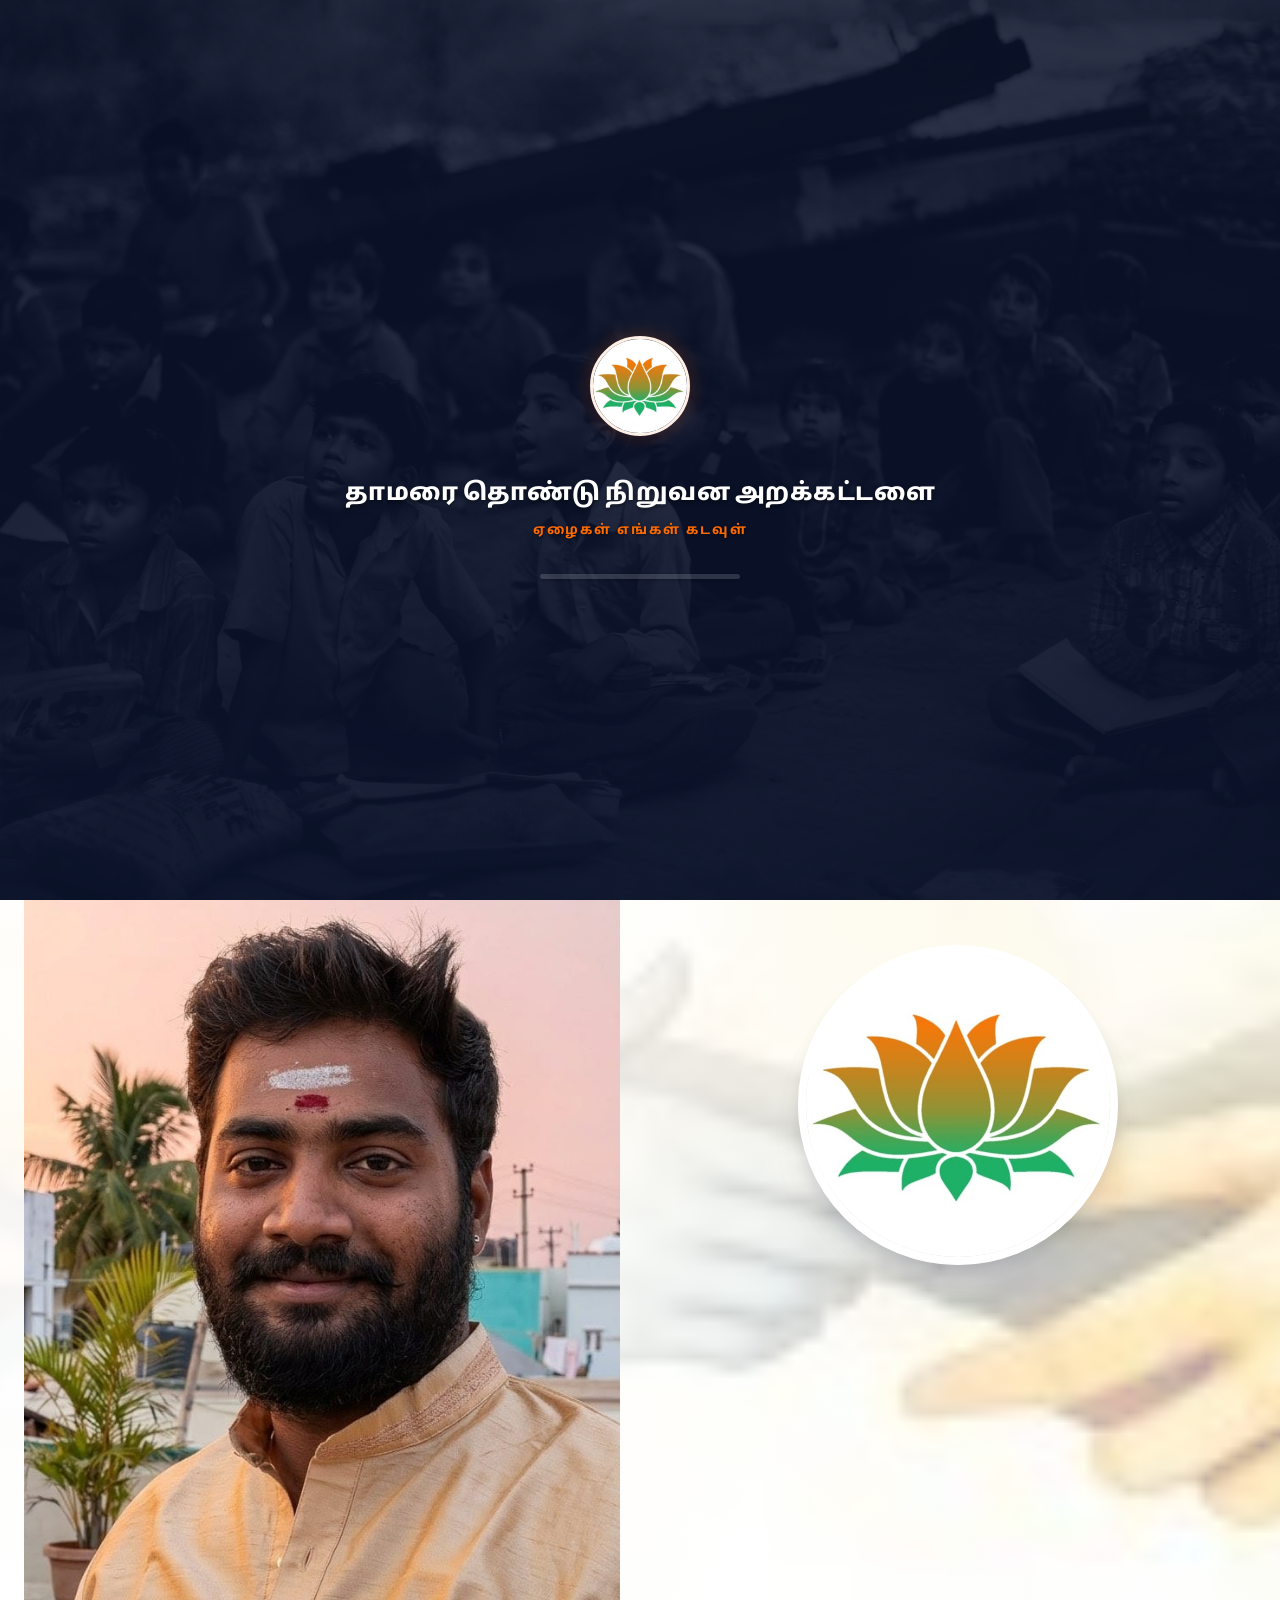
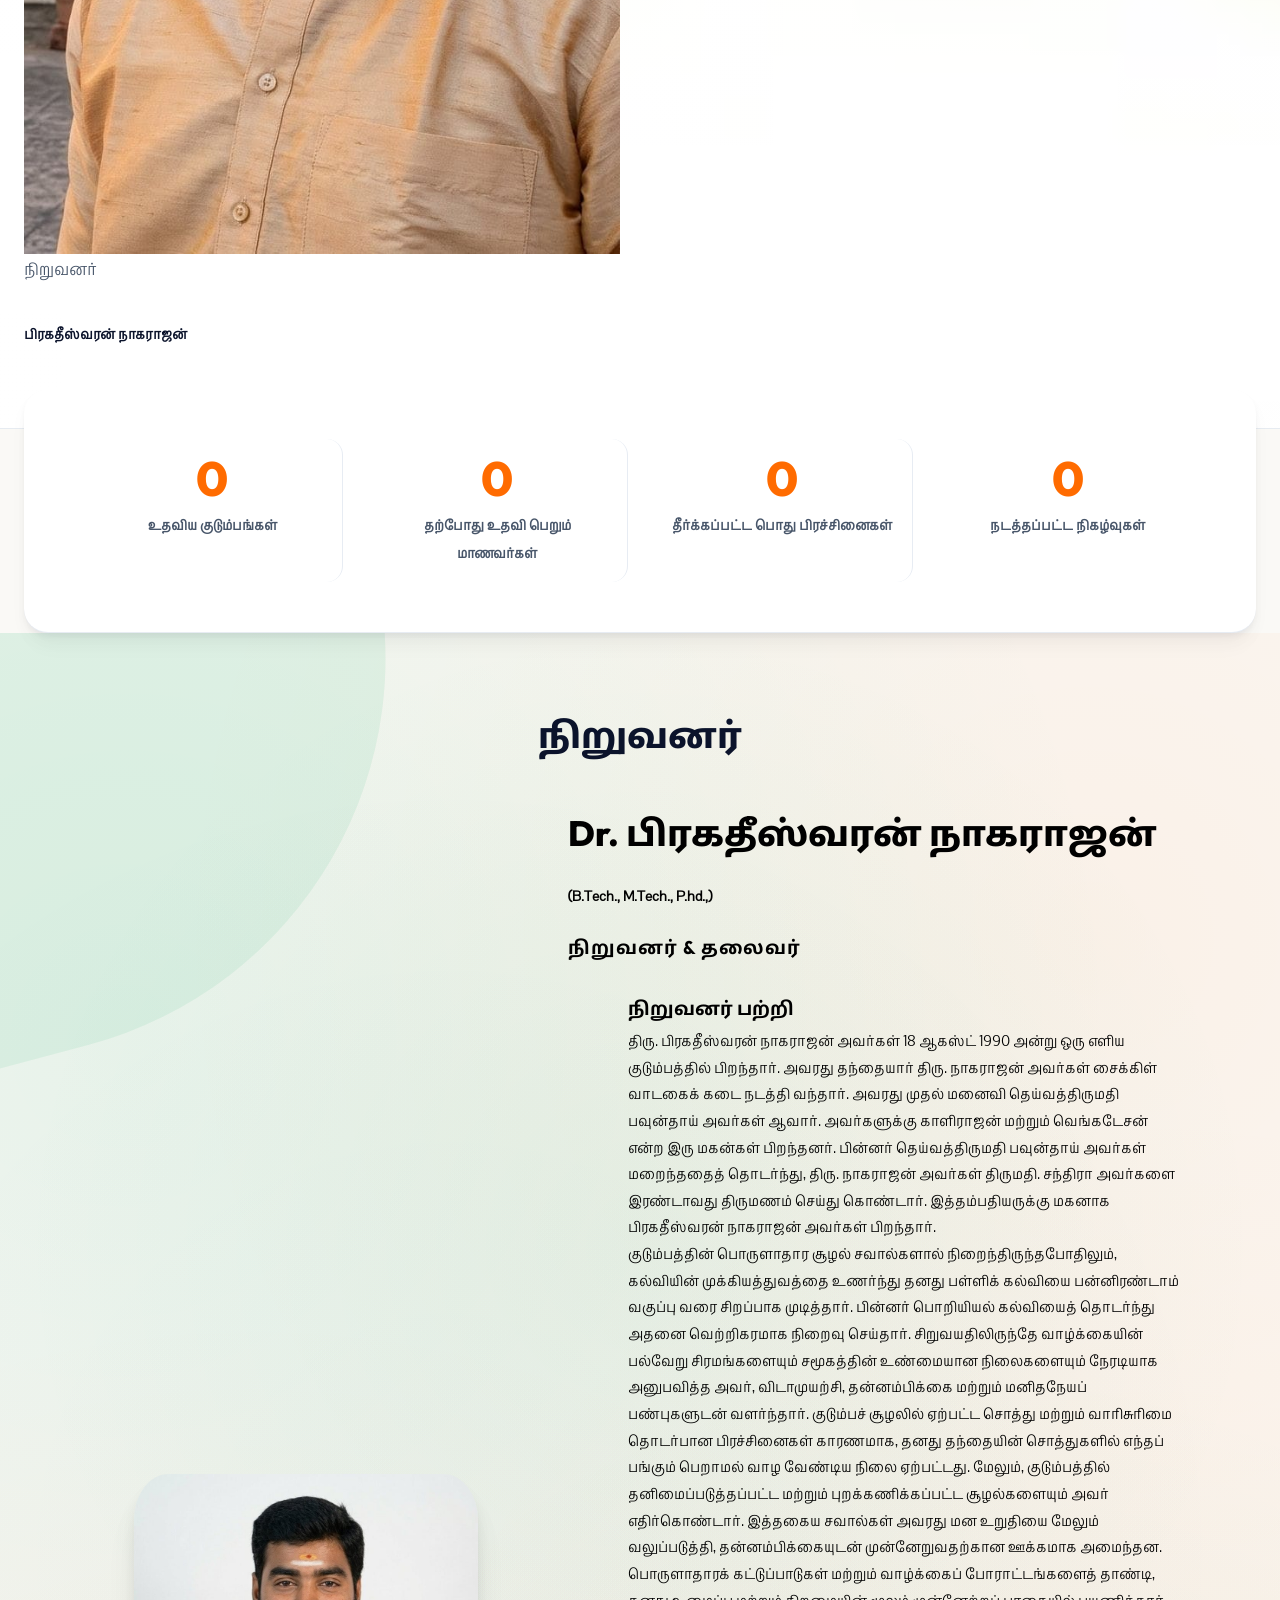
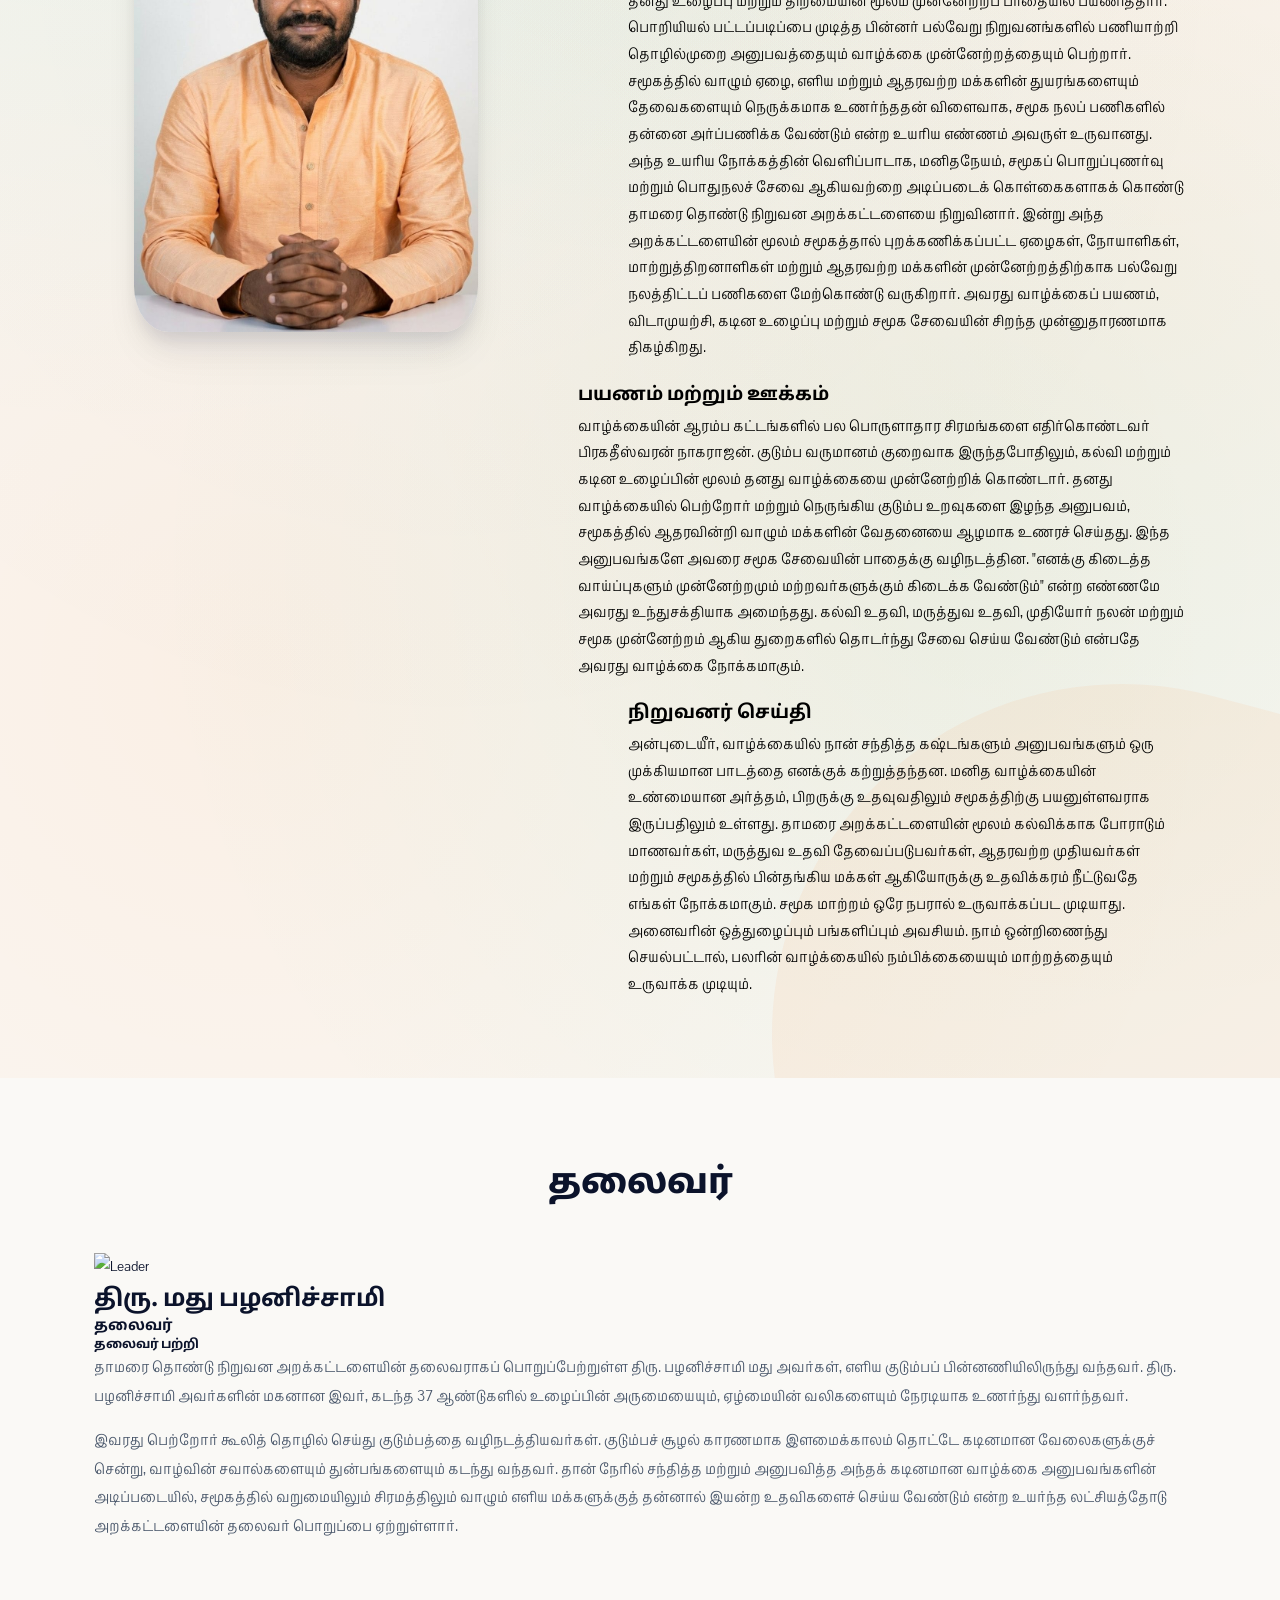
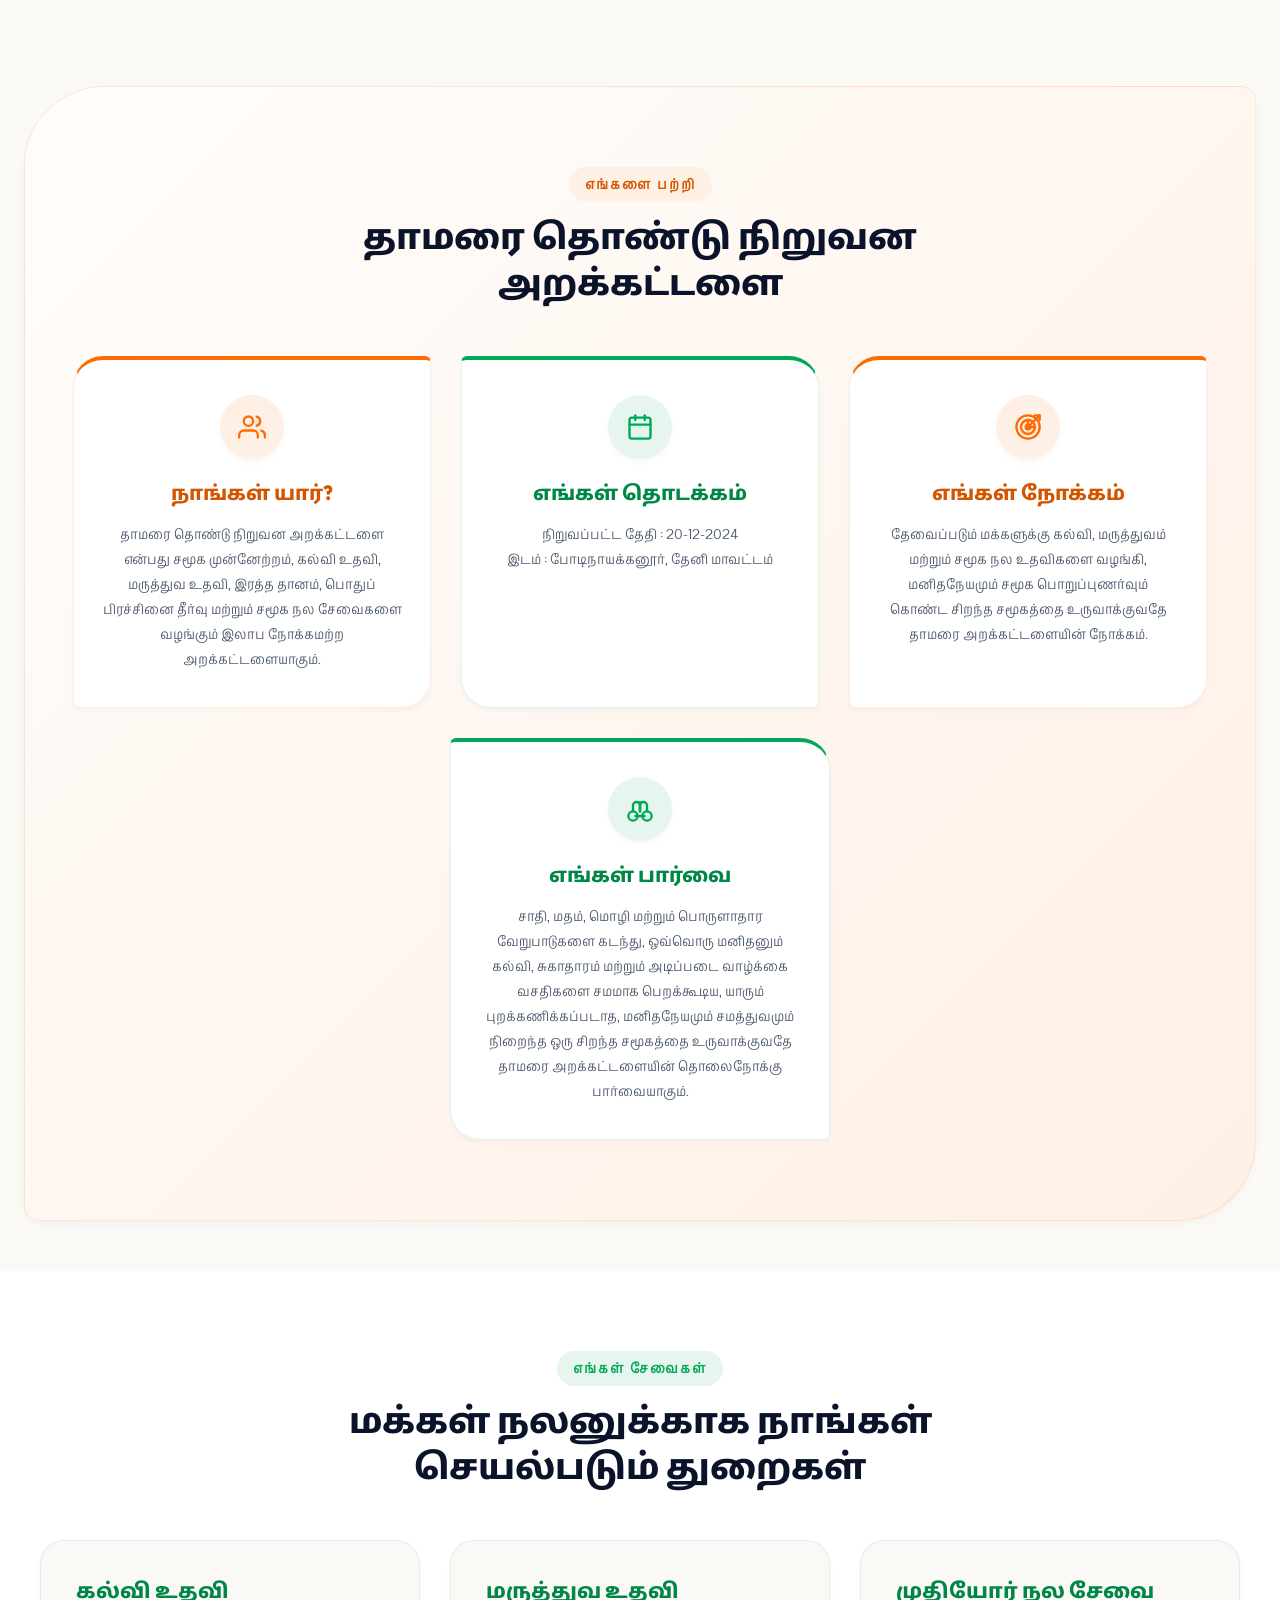
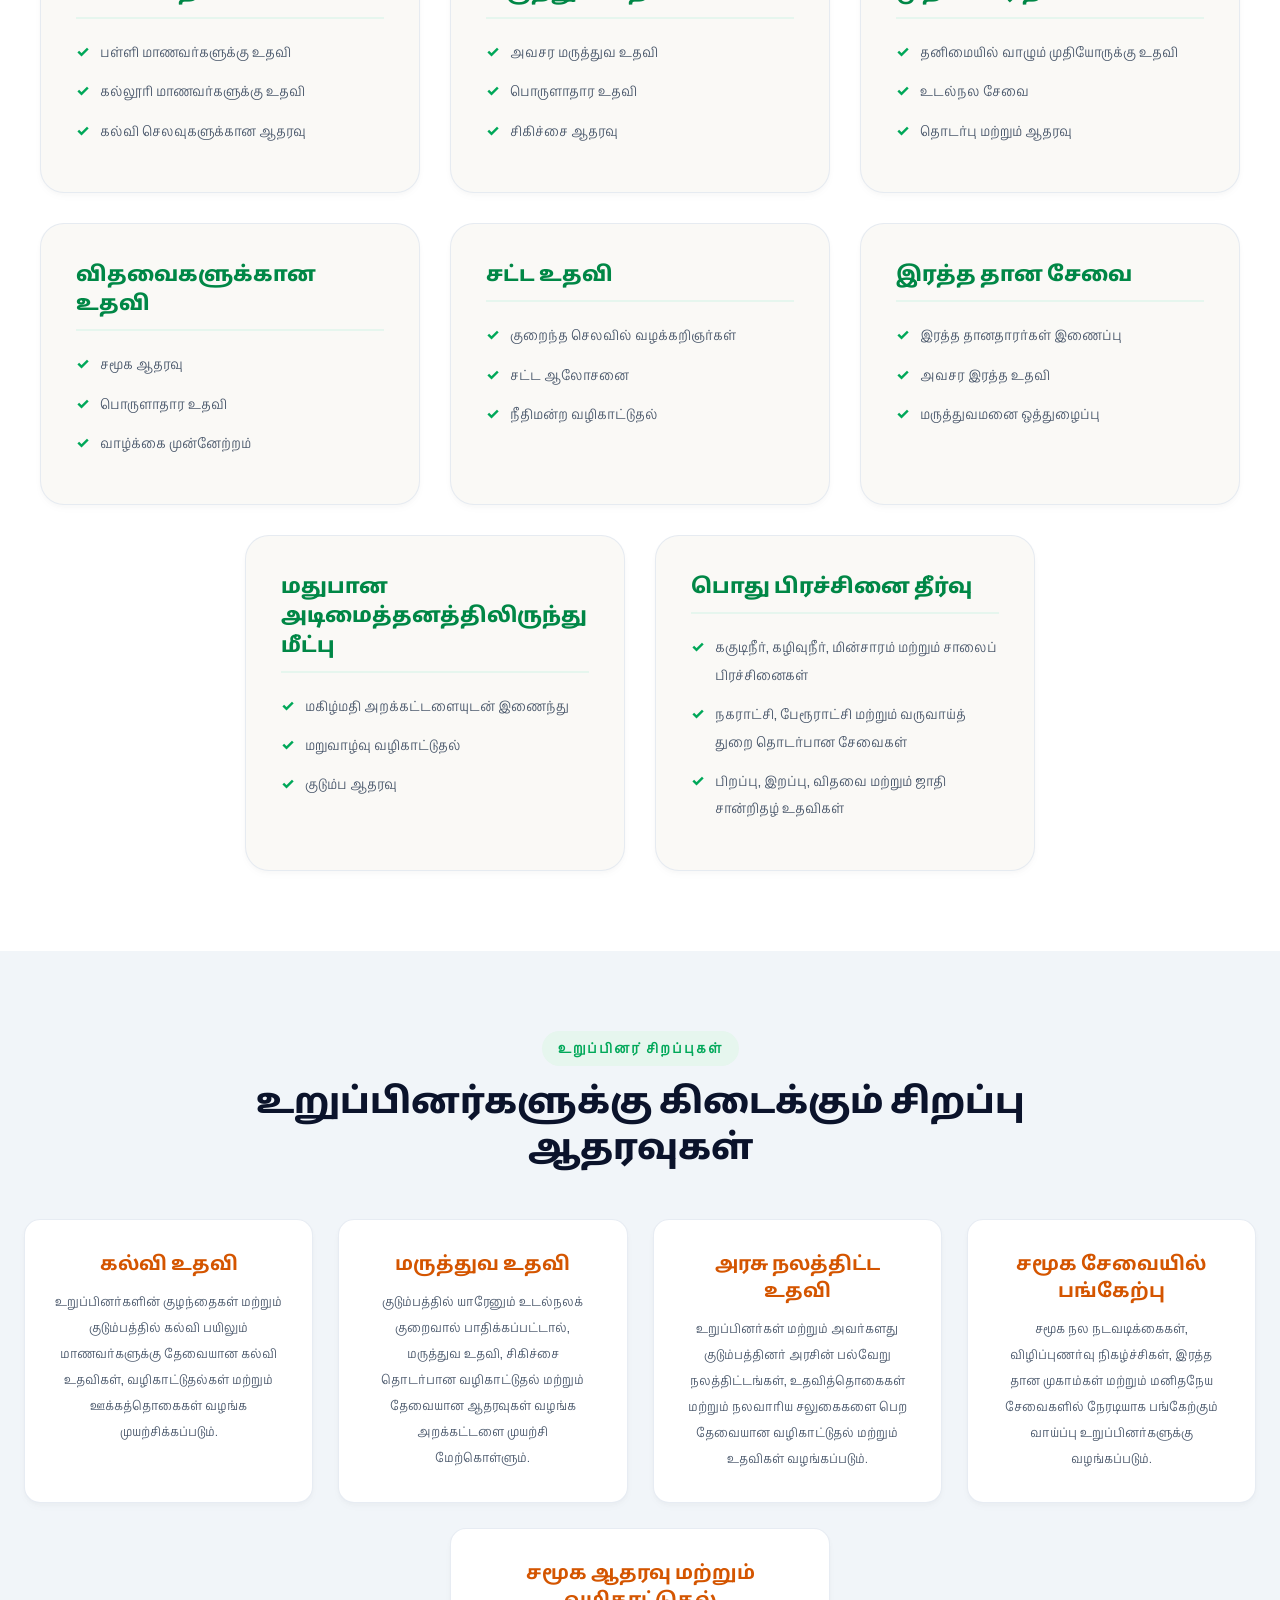
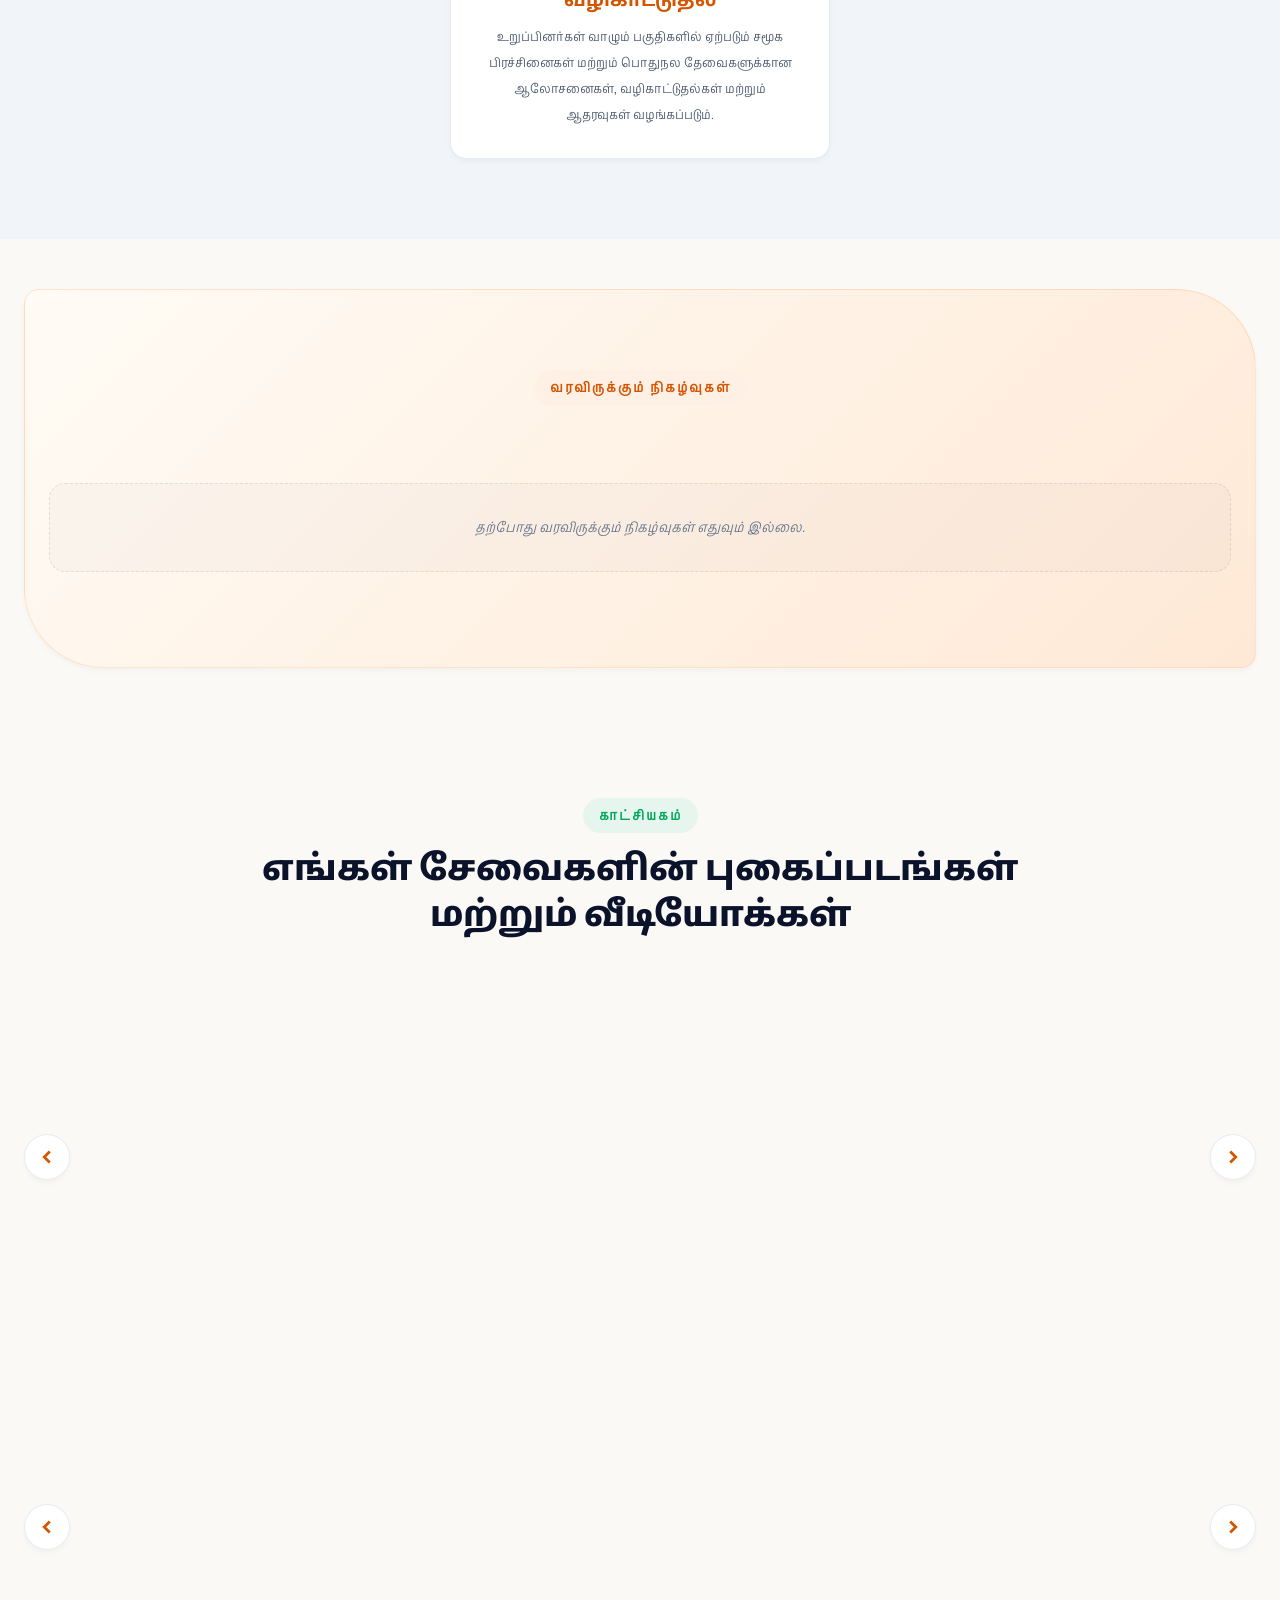
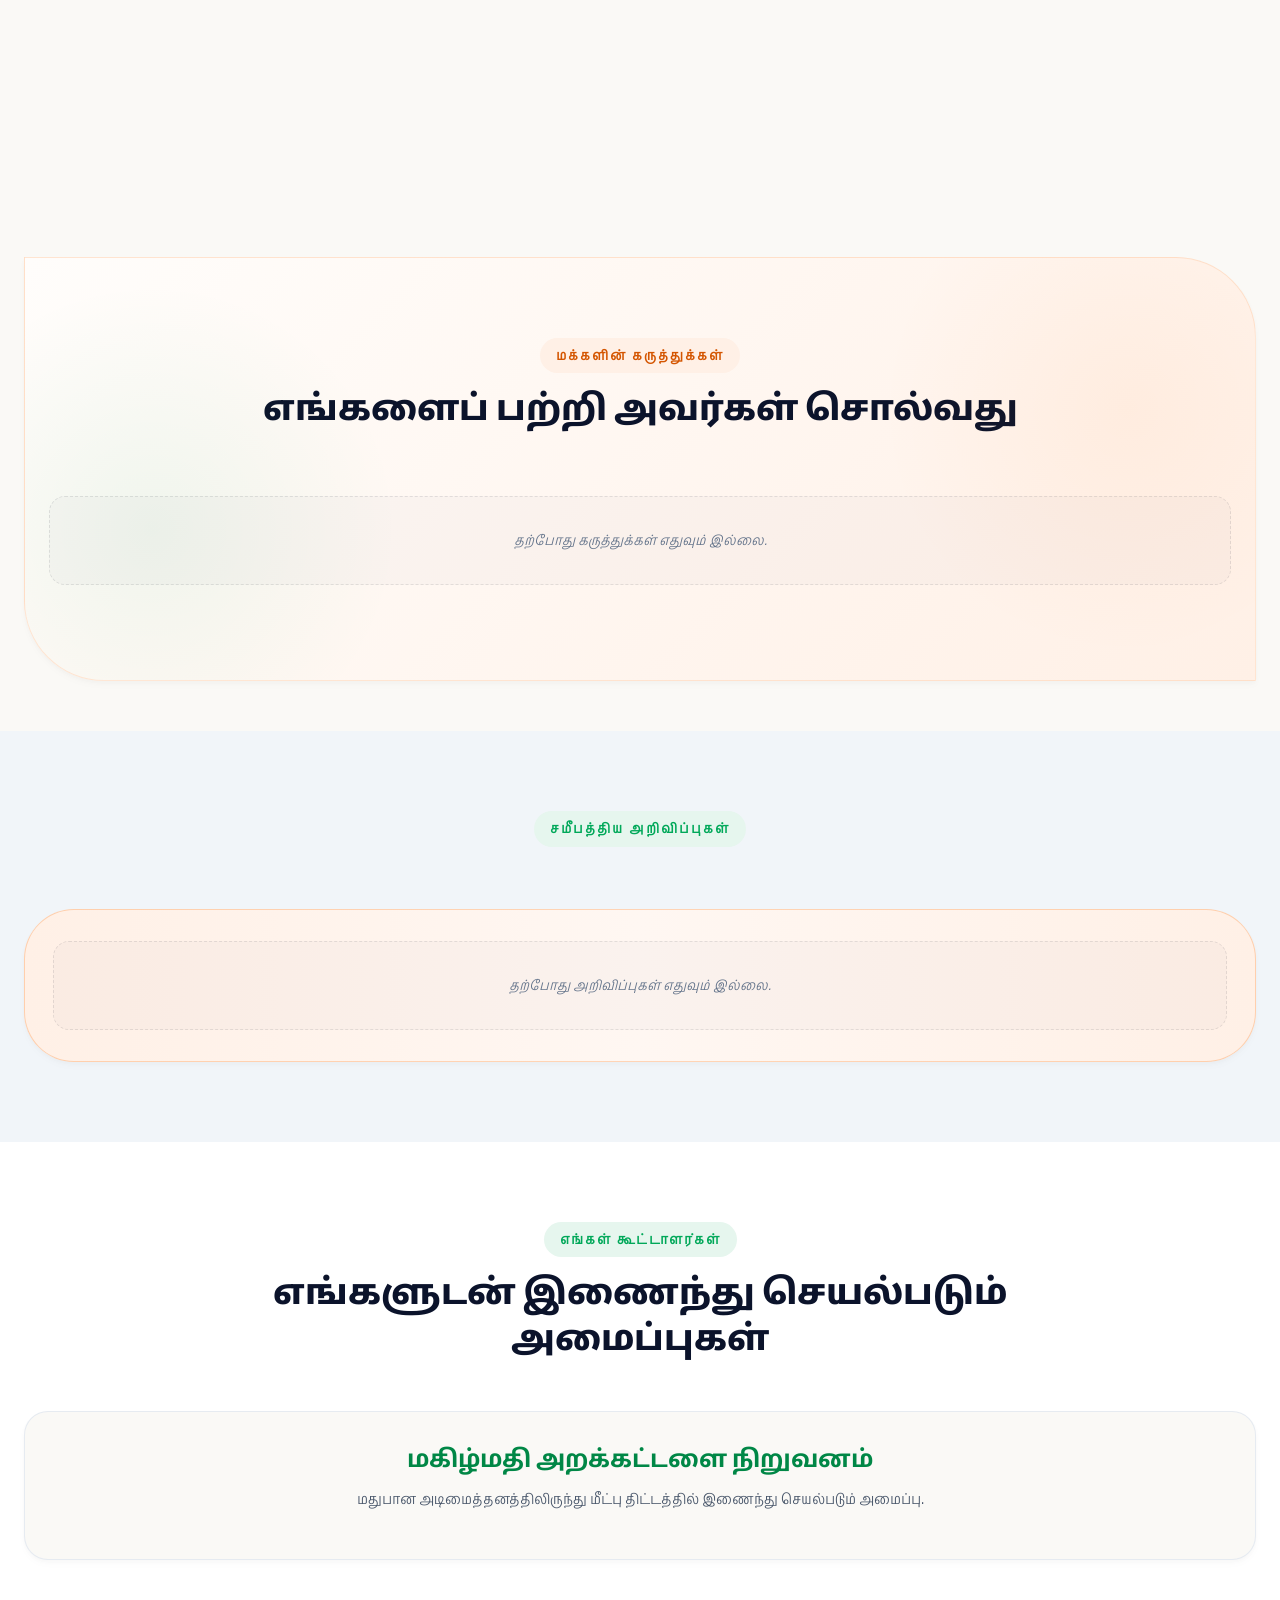
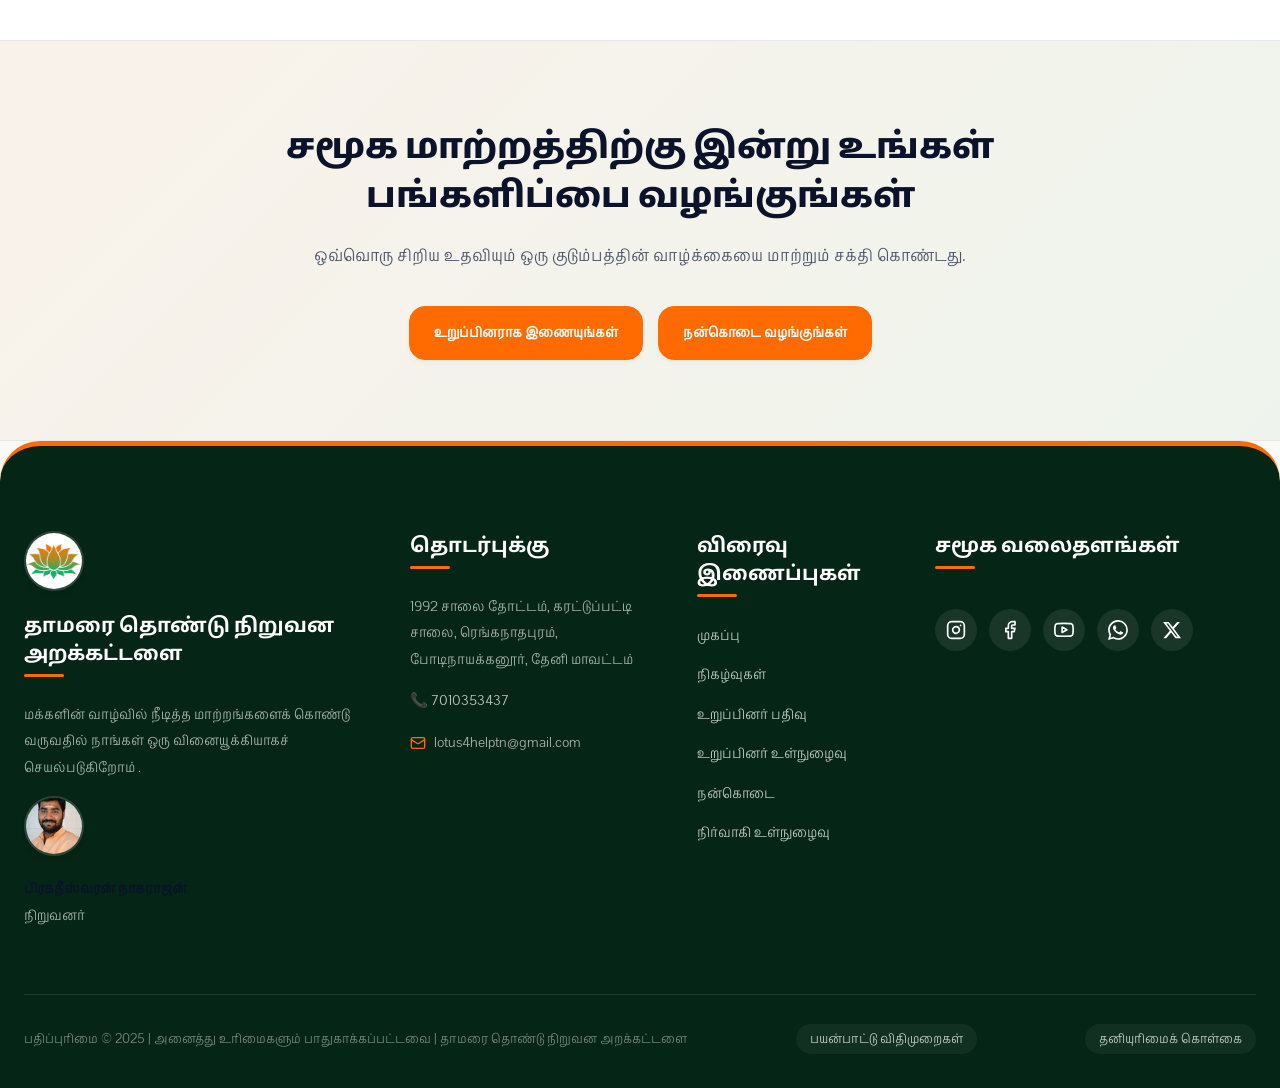
==== commit fcac6b55: "Update biography text for clarity and accuracy" ====
--- a/index.html
+++ b/index.html
@@ -453,7 +453,7 @@
             <h5>நிறுவனர் பற்றி</h5>
 
             <p>
-              திரு. பிரகதீஸ்வரன் நாகராஜன் அவர்கள் 18 ஆகஸ்ட் 1990 அன்று ஒரு எளிய குடும்பத்தில் பிறந்தார். அவரது தந்தையார் திரு. நாகராஜன் அவர்கள் சைக்கிள் வாடகைக் கடை நடத்தி வந்தார். அவரது முதல் மனைவி திருமதி. பொன்தாய் அவர்கள் ஆவார். அவர்களுக்கு காளிராஜன் மற்றும் வெங்கடேசன் என்ற இரு மகன்கள் பிறந்தனர். பின்னர் திருமதி. பொன்தாய் அவர்கள் மறைந்ததைத் தொடர்ந்து, திரு. நாகராஜன் அவர்கள் திருமதி. சந்திரா அவர்களை இரண்டாவது திருமணம் செய்து கொண்டார். இத்தம்பதியருக்கு மகனாக பிரகதீஸ்வரன் நாகராஜன் அவர்கள் பிறந்தார்.
+              திரு. பிரகதீஸ்வரன் நாகராஜன் அவர்கள் 18 ஆகஸ்ட் 1990 அன்று ஒரு எளிய குடும்பத்தில் பிறந்தார். அவரது தந்தையார் திரு. நாகராஜன் அவர்கள் சைக்கிள் வாடகைக் கடை நடத்தி வந்தார். அவரது முதல் மனைவி தெய்வத்திருமதி பவுன்தாய் அவர்கள் ஆவார். அவர்களுக்கு காளிராஜன் மற்றும் வெங்கடேசன் என்ற இரு மகன்கள் பிறந்தனர். பின்னர் தெய்வத்திருமதி பவுன்தாய் அவர்கள் மறைந்ததைத் தொடர்ந்து, திரு. நாகராஜன் அவர்கள் திருமதி. சந்திரா அவர்களை இரண்டாவது திருமணம் செய்து கொண்டார். இத்தம்பதியருக்கு மகனாக பிரகதீஸ்வரன் நாகராஜன் அவர்கள் பிறந்தார்.
             </p>
             <p>குடும்பத்தின் பொருளாதார சூழல் சவால்களால் நிறைந்திருந்தபோதிலும், கல்வியின் முக்கியத்துவத்தை உணர்ந்து தனது பள்ளிக் கல்வியை பன்னிரண்டாம் வகுப்பு வரை சிறப்பாக முடித்தார். பின்னர் பொறியியல் கல்வியைத் தொடர்ந்து அதனை வெற்றிகரமாக நிறைவு செய்தார்.
 சிறுவயதிலிருந்தே வாழ்க்கையின் பல்வேறு சிரமங்களையும் சமூகத்தின் உண்மையான நிலைகளையும் நேரடியாக அனுபவித்த அவர், விடாமுயற்சி, தன்னம்பிக்கை மற்றும் மனிதநேயப் பண்புகளுடன் வளர்ந்தார். குடும்பச் சூழலில் ஏற்பட்ட சொத்து மற்றும் வாரிசுரிமை தொடர்பான பிரச்சினைகள் காரணமாக, தனது தந்தையின் சொத்துகளில் எந்தப் பங்கும் பெறாமல் வாழ வேண்டிய நிலை ஏற்பட்டது. மேலும், குடும்பத்தில் தனிமைப்படுத்தப்பட்ட மற்றும் புறக்கணிக்கப்பட்ட சூழல்களையும் அவர் எதிர்கொண்டார். இத்தகைய சவால்கள் அவரது மன உறுதியை மேலும் வலுப்படுத்தி, தன்னம்பிக்கையுடன் முன்னேறுவதற்கான ஊக்கமாக அமைந்தன.
